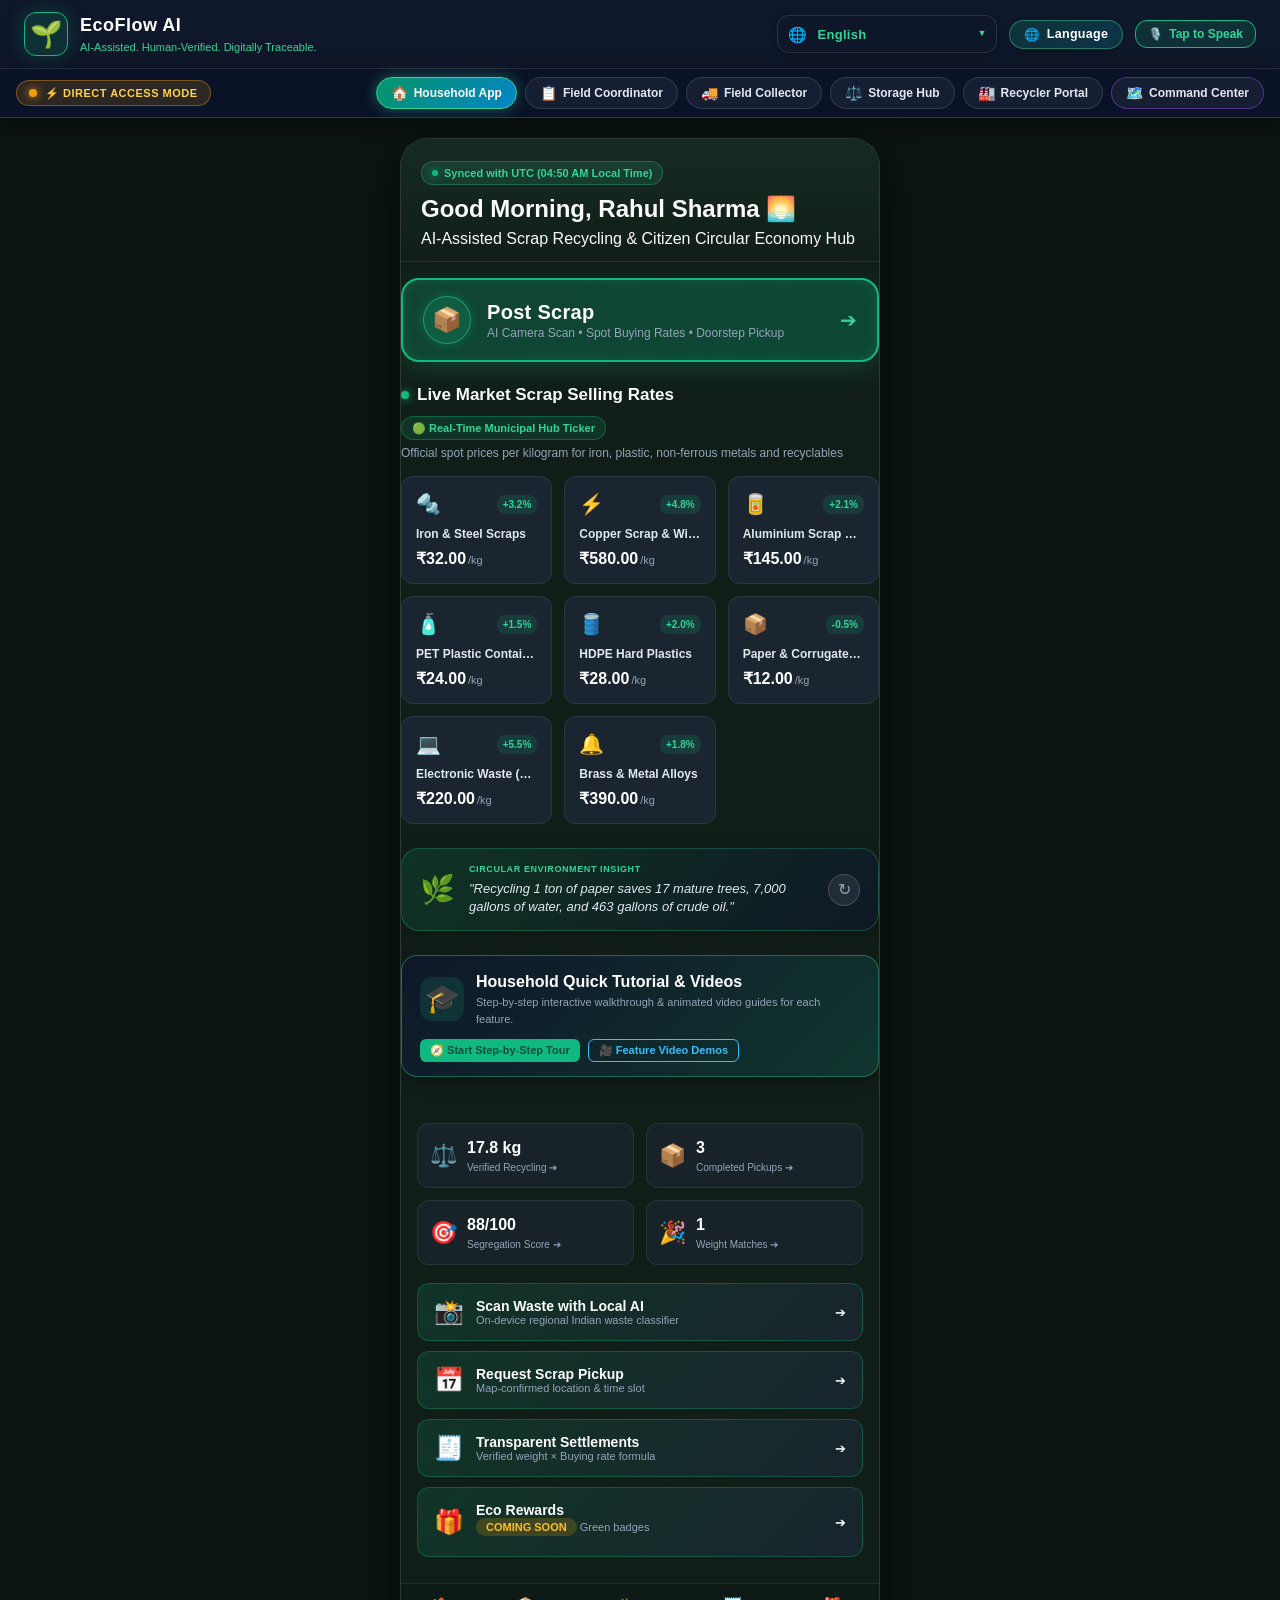
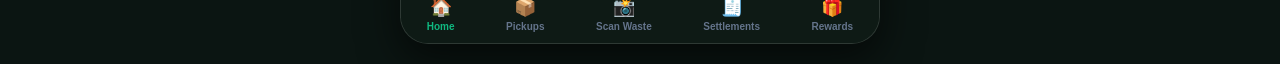
==== static/index.html @ bad87b67 "feat: update greeting schedule (Good Evening until 11:59pm, Good Morning from 12:00am) and display p" ====
<!DOCTYPE html>
<html lang="en">
<head>
  <meta charset="UTF-8" />
  <meta name="viewport" content="width=device-width, initial-scale=1.0" />
  <title>EcoFlow AI — AI-Assisted. Human-Verified. Digitally Traceable.</title>
  <meta name="description" content="AI-assisted, digitally managed recycling platform organizing the complete recyclable-waste journey from household to verified storage hub to authorized recycler." />
  <link rel="stylesheet" href="css/style.css" />
  <link rel="stylesheet" href="css/animations.css" />
</head>
<body>

  <!-- ==================================================
       SECTION 53: 26-STEP COMPLETE JUDGE TOUR BAR (Hidden per user request)
       ================================================== -->
  <aside class="tour-controller-bar" id="tour-bar" style="display: none !important;" aria-label="Demo Tour Controller">
    <div class="tour-left">
      <span class="tour-badge" id="tour-step-badge">Step 1 of 26</span>
      <div class="tour-info">
        <span class="tour-title" id="tour-step-title">Register / View Household Impact</span>
        <span class="tour-desc" id="tour-step-desc">View Household Dashboard with verified recycling impact counters.</span>
      </div>
    </div>
    <div class="tour-controls">
      <select class="tour-select" id="tour-step-select" onchange="judgeTour.goToStep(parseInt(this.value))">
        <!-- Injected via tour.js -->
      </select>
      <button class="btn btn-sm btn-outline" onclick="judgeTour.prevStep()">◀ Prev</button>
      <button class="btn btn-sm btn-primary" onclick="judgeTour.nextStep()">Next Step ▶</button>
    </div>
  </aside>

  <!-- ==================================================
       APP HEADER & ROLE PERSPECTIVE SWITCHER
       ================================================== -->
  <header class="app-header">
    <div class="brand-section">
      <div class="brand-logo-icon">🌱</div>
      <div class="brand-text">
        <h1 data-i18n="app.name">ECOFLOW AI</h1>
        <p class="brand-tagline" data-i18n="app.tagline">AI-Assisted. Human-Verified. Digitally Traceable.</p>
      </div>
    </div>

    <!-- Active Authenticated Session Badge (when logged in) -->
    <div class="active-session-badge" id="active-session-badge" style="display: none;">
      <span class="session-role-pill" id="session-role-pill">🏠 Household Portal</span>
      <span class="session-user-name" id="session-user-name">Rahul Sharma</span>
      <button type="button" class="btn-switch-portal" onclick="confirmSwitchPortal()" title="Switch Interface / Logout">
        <span data-i18n="header.switch_portal">🔒 Logout / Switch</span>
      </button>
    </div>

    <!-- Language Selector Box & AI Voice Assistant Trigger -->
    <div class="header-right">
      <div class="lang-selector-box" title="Choose Platform Language">
        <span class="lang-globe-icon" aria-hidden="true">🌐</span>
        <select id="lang-select" class="lang-dropdown-select" onchange="onLanguageSelectChange(this.value)" aria-label="Select Platform Language">
          <optgroup label="🇮🇳 Indian Regional Languages">
            <option value="en" selected>English</option>
            <option value="hi">हिन्दी (Hindi)</option>
            <option value="mr">मराठी (Marathi)</option>
            <option value="gu">ગુજરાતી (Gujarati)</option>
            <option value="mwr">मारवाड़ी (Marwari)</option>
            <option value="te">తెలుగు (Telugu)</option>
            <option value="ta">தமிழ் (Tamil)</option>
            <option value="kn">ಕನ್ನಡ (Kannada)</option>
            <option value="ml">മലയാളം (Malayalam)</option>
            <option value="pa">ਪੰਜਾਬੀ (Punjabi)</option>
            <option value="as">অসমীয়া (Assamese)</option>
            <option value="bn">বাংলা (Bengali)</option>
            <option value="or">ଓଡ଼ିଆ (Odia)</option>
            <option value="ur">اردو (Urdu)</option>
          </optgroup>
          <optgroup label="🌍 Foreign Languages">
            <option value="es">Español (Spanish)</option>
            <option value="fr">Français (French)</option>
            <option value="de">Deutsch (German)</option>
            <option value="ja">日本語 (Japanese)</option>
            <option value="ar">العربية (Arabic)</option>
          </optgroup>
        </select>
        <span class="lang-select-arrow" aria-hidden="true">▼</span>
      </div>

      <!-- Language Selection Button -->
      <button type="button" class="btn-lang-voice-detect" id="btn-lang-voice-detect" onclick="openLanguageVoiceModal()" title="Select Language">
        🌐 <span id="btn-lang-text">Language</span>
      </button>

      <button class="voice-btn-top" onclick="voiceAssistant.openVoiceModal('pickup-notes', 'pickup')" title="Multilingual Speech Recognition">
        🎙️ <span data-i18n="voice.tap_to_speak">Voice Assistant</span>
      </button>
    </div>
  </header>

  <!-- ==================================================
       BYPASS DIRECT ACCESS INTERFACE SELECTOR
       (Bypasses all login screens including Command Center)
       ================================================== -->
  <nav class="bypass-interface-nav" id="bypass-interface-nav" aria-label="Direct Interface Selector">
    <div class="bypass-nav-container">
      <div class="bypass-nav-badge">
        <span class="bypass-pulse-dot"></span>
        <span class="bypass-badge-text">⚡ Direct Access Mode</span>
      </div>
      <div class="bypass-role-buttons">
        <button type="button" class="bypass-role-btn active" data-role="household" onclick="bypassSwitchRole('household')">
          <span class="bypass-btn-icon">🏠</span> <span>Household App</span>
        </button>
        <button type="button" class="bypass-role-btn" data-role="coordinator" onclick="bypassSwitchRole('coordinator')">
          <span class="bypass-btn-icon">📋</span> <span>Field Coordinator</span>
        </button>
        <button type="button" class="bypass-role-btn" data-role="collector" onclick="bypassSwitchRole('collector')">
          <span class="bypass-btn-icon">🚚</span> <span>Field Collector</span>
        </button>
        <button type="button" class="bypass-role-btn" data-role="hub" onclick="bypassSwitchRole('hub')">
          <span class="bypass-btn-icon">⚖️</span> <span>Storage Hub</span>
        </button>
        <button type="button" class="bypass-role-btn" data-role="recycler" onclick="bypassSwitchRole('recycler')">
          <span class="bypass-btn-icon">🏭</span> <span>Recycler Portal</span>
        </button>
        <button type="button" class="bypass-role-btn btn-cmd-center" data-role="admin" onclick="bypassSwitchRole('admin')">
          <span class="bypass-btn-icon">🗺️</span> <span>Command Center</span>
        </button>
      </div>
    </div>
  </nav>

  <!-- ==================================================
       PORTAL GATEWAY & ONBOARDING AUTHENTICATION SCREEN
       (Bypassed for now per user request)
       ================================================== -->
  <section class="portal-gateway-screen" id="portal-gateway-screen" style="display: none;">
    <div class="gateway-hero">
      <span class="gateway-badge" data-i18n="gw.badge">🌱 Secure Multi-Stakeholder Node</span>
      <h2 data-i18n="gw.hero_title">Select Your Operating Interface</h2>
      <p data-i18n="gw.hero_desc">Choose your operational role and enter your credentials to authenticate and establish an encrypted session on this device.</p>
    </div>

    <!-- 6 Role Selection Cards -->
    <div class="gateway-role-grid">
      <div class="portal-role-card selected" data-role="household" onclick="selectGatewayRole('household')">
        <div class="portal-card-header">
          <span class="portal-card-icon">🏠</span>
          <span class="portal-selected-indicator">✓</span>
        </div>
        <div class="portal-card-title" data-i18n="gw.role_household_title">Household App</div>
        <div class="portal-card-desc" data-i18n="gw.role_household_desc">Citizen scrap scanner, preliminary AI assessment, pickup request & receipts.</div>
      </div>

      <div class="portal-role-card" data-role="coordinator" onclick="selectGatewayRole('coordinator')">
        <div class="portal-card-header">
          <span class="portal-card-icon">📋</span>
          <span class="portal-selected-indicator">✓</span>
        </div>
        <div class="portal-card-title" data-i18n="gw.role_coordinator_title">Field Coordinator</div>
        <div class="portal-card-desc" data-i18n="gw.role_coordinator_desc">Zonal dispatch management, collector assignment & load balancing.</div>
      </div>

      <div class="portal-role-card" data-role="collector" onclick="selectGatewayRole('collector')">
        <div class="portal-card-header">
          <span class="portal-card-icon">🚚</span>
          <span class="portal-selected-indicator">✓</span>
        </div>
        <div class="portal-card-title" data-i18n="gw.role_collector_title">Field Collector</div>
        <div class="portal-card-desc" data-i18n="gw.role_collector_desc">Mobile & offline collection, QR digital lot creation & transport.</div>
      </div>

      <div class="portal-role-card" data-role="hub" onclick="selectGatewayRole('hub')">
        <div class="portal-card-header">
          <span class="portal-card-icon">⚖️</span>
          <span class="portal-selected-indicator">✓</span>
        </div>
        <div class="portal-card-title" data-i18n="gw.role_hub_title">Storage Hub (Authority)</div>
        <div class="portal-card-desc" data-i18n="gw.role_hub_desc">Calibrated physical weighing, material quality verification & official settlements.</div>
      </div>

      <div class="portal-role-card" data-role="recycler" onclick="selectGatewayRole('recycler')">
        <div class="portal-card-header">
          <span class="portal-card-icon">🏭</span>
          <span class="portal-selected-indicator">✓</span>
        </div>
        <div class="portal-card-title" data-i18n="gw.role_recycler_title">Recycler Portal</div>
        <div class="portal-card-desc" data-i18n="gw.role_recycler_desc">B2B industrial catalog, aggregate batch bids, digital contract & gate-pass dispatch.</div>
      </div>

      <div class="portal-role-card" data-role="admin" onclick="selectGatewayRole('admin')">
        <div class="portal-card-header">
          <span class="portal-card-icon">🗺️</span>
          <span class="portal-selected-indicator">✓</span>
        </div>
        <div class="portal-card-title" data-i18n="gw.role_admin_title">Command Center</div>
        <div class="portal-card-desc" data-i18n="gw.role_admin_desc">Master executive GIS, neural models, encrypted registry & whitelist access.</div>
      </div>
    </div>

    <!-- Dynamic Credentials Form Box -->
    <div class="gateway-form-box">
      <div class="gateway-form-header">
        <span class="gateway-form-title" id="gateway-role-title">🏠 Household Citizen Portal</span>
        <span class="small text-muted" data-i18n="gw.vault_label">🔒 AES Encrypted Vault</span>
      </div>

      <!-- Sequential Text-To-Speech (TTS) Narrator Bar for Illiterate Users -->
      <div class="gateway-tts-bar" id="gateway-tts-bar">
        <div class="gateway-tts-left" style="display: flex; align-items: center; flex-wrap: wrap; gap: 8px;">
          <button type="button" class="btn-tts-toggle" id="btn-tts-toggle" onclick="toggleLoginTTS()">
            <span class="tts-icon">🔊</span>
            <span id="tts-toggle-text" data-i18n="tts.voice_guide_btn">Voice Guide: Read Out Aloud (Line by Line)</span>
          </button>
          <button type="button" class="btn-tts-speak-again" id="btn-tts-speak-again" onclick="loginTTSNarrator.replayCurrentField()" style="display: none;" title="Repeat active field instructions">
            <span id="tts-repeat-text" data-i18n="tts.repeat">🔄 Repeat</span>
          </button>
        </div>
        <div class="gateway-tts-right">
          <span class="tts-narrator-pill" id="tts-narrator-status" data-i18n="tts.status">Tap to activate automatic voice guidance for illiterate users</span>
        </div>
      </div>

      <!-- Specific Context Notices -->
      <div id="gf-admin-notice" data-i18n="gw.admin_notice" style="display: none; background: rgba(59, 130, 246, 0.15); border: 1px solid rgba(59, 130, 246, 0.35); border-radius: 8px; padding: 10px 14px; margin-bottom: 14px; font-size: 12px; color: #93C5FD;">
        🛡️ <strong>Restricted Executive Access:</strong> Only <code>dakssinghi@gmail.com</code> and authorized administrators on the whitelist have access to this portal. Phone number and address are not required.
      </div>

      <div id="gf-collector-notice" data-i18n="gw.collector_notice" style="display: none; background: rgba(16, 185, 129, 0.15); border: 1px solid rgba(16, 185, 129, 0.35); border-radius: 8px; padding: 10px 14px; margin-bottom: 14px; font-size: 12px; color: #A7F3D0;">
        🚚 <strong>Automated Identity:</strong> Upon entering your details, an individual, unique Collector ID (e.g. <code>COL-2026-XXXXX</code>) will be permanently generated for you and encrypted on the database.
      </div>

      <div class="gateway-fields-grid">
        <!-- Name -->
        <div class="gateway-field" id="gf-name-container">
          <label for="gw-name">
            <span data-i18n="gw.name_label">Full Name</span>
            <span class="field-tag field-tag-req" data-i18n="gw.mandatory">* Mandatory</span>
          </label>
          <input type="text" id="gw-name" class="form-input" placeholder="e.g. Rahul Sharma" data-i18n-placeholder="gw.name_placeholder" oninput="validateGatewayInputs()" />
        </div>

        <!-- Mobile Phone -->
        <div class="gateway-field" id="gf-phone-container">
          <label for="gw-phone">
            <span data-i18n="gw.phone_label">Mobile Number</span>
            <span class="field-tag field-tag-req" data-i18n="gw.mandatory">* Mandatory</span>
          </label>
          <input type="tel" id="gw-phone" class="form-input" placeholder="e.g. +91 98640 12345" data-i18n-placeholder="gw.phone_placeholder" oninput="validateGatewayInputs()" />
        </div>

        <!-- Email Address -->
        <div class="gateway-field" id="gf-email-container">
          <label for="gw-email">
            <span data-i18n="gw.email_label">Email Address</span>
            <span class="field-tag field-tag-req" data-i18n="gw.mandatory">* Mandatory</span>
          </label>
          <input type="email" id="gw-email" class="form-input" placeholder="e.g. user@example.com" data-i18n-placeholder="gw.email_placeholder" oninput="validateGatewayInputs()" />
        </div>

        <!-- Employee ID (Coordinator only) -->
        <div class="gateway-field" id="gf-employee-id-container" style="display: none;">
          <label for="gw-emp-id">
            <span data-i18n="gw.emp_id_label">Employee ID</span>
            <span class="field-tag field-tag-req" data-i18n="gw.mandatory">* Mandatory</span>
          </label>
          <input type="text" id="gw-emp-id" class="form-input" placeholder="e.g. EMP-2026-101" data-i18n-placeholder="gw.emp_id_placeholder" oninput="validateGatewayInputs()" />
          <small style="display: block; font-size: 10.5px; color: #94A3B8; margin-top: 4px;" data-i18n="gw.coord_id_hint">
            🛡️ <em>Strictly verified against Command Center Directory (e.g. <code>EMP-2026-101</code>, <code>EMP-2026-102</code>, <code>EMP-2026-103</code>, <code>EMP-2026-104</code>, <code>EMP-2026-904</code>)</em>
          </small>
        </div>

        <!-- Master Password (Admin only) -->
        <div class="gateway-field" id="gf-password-container" style="display: none;">
          <label for="gw-password">
            <span data-i18n="gw.password_label">Master Password</span>
            <span class="field-tag field-tag-req" data-i18n="gw.mandatory">* Mandatory</span>
          </label>
          <input type="password" id="gw-password" class="form-input" placeholder="Enter secure password" data-i18n-placeholder="gw.password_placeholder" oninput="validateGatewayInputs()" />
          <div style="text-align: right; margin-top: 4px;">
            <a href="javascript:void(0)" onclick="openForgotPasswordModal()" style="font-size: 11px; color: var(--primary-mint); text-decoration: underline;" data-i18n="gw.forgot_password">Forgot Password?</a>
          </div>
        </div>

        <!-- Physical Address -->
        <div class="gateway-field field-full" id="gf-address-container">
          <label for="gw-address">
            <span data-i18n="gw.address_label">Physical / Operating Address</span>
            <span class="field-tag field-tag-req" data-i18n="gw.mandatory">* Mandatory</span>
          </label>
          <textarea id="gw-address" class="form-input" rows="2" placeholder="e.g. House 42, Green Park Avenue, North Zone, Guwahati" data-i18n-placeholder="gw.address_placeholder" oninput="validateGatewayInputs()"></textarea>
        </div>
      </div>

      <!-- Dynamic Login Button (Reveals once all mandatory fields are filled) -->
      <div class="gateway-submit-container" id="gateway-submit-container">
        <button type="button" class="btn-gateway-submit" id="btn-gateway-submit" onclick="submitGatewayLogin()" data-i18n="gw.btn_submit">
          ✨ Authenticate & Enter Portal ▶
        </button>
        <div class="gateway-security-notice">
          <span data-i18n="gw.security_notice">🔒 Credentials encrypted & saved locally. Next time you open EcoFlow AI, you will enter directly without logging in.</span>
        </div>
      </div>
    </div>
  </section>

  <!-- ==================================================
       VIEW 1: HOUSEHOLD APPLICATION PERSPECTIVE
       Section 6: Mobile-first Household interface
       ================================================== -->
  <main class="perspective-view active" id="view-household">
    <div class="household-container">
      
      <!-- Top Household Bar with Timezone Synchronization -->
      <div class="household-app-bar">
        <div class="user-greeting-box">
          <div class="greeting-tz-tag" id="hh-timezone-sync-tag">
            <span class="tz-pulse-dot"></span>
            <span id="hh-timezone-name">Synced with Asia/Kolkata (IST • Local Time)</span>
          </div>
          <h2 id="hh-dynamic-greeting-title">Good Evening, Rahul Sharma 🌆</h2>
          <p id="hh-dynamic-greeting-sub">AI-Assisted Scrap Recycling & Citizen Circular Economy Hub</p>
        </div>
      </div>

      <!-- Post Scrap Primary Button Section -->
      <div class="post-scrap-hero-container" id="post-scrap-hero-container">
        <button type="button" class="btn-main-post-scrap" id="btn-main-post-scrap" onclick="openPostScrapScreen()">
          <div class="scrap-btn-icon-circle">📦</div>
          <div class="scrap-btn-info">
            <span class="scrap-btn-main-title">Post Scrap</span>
            <span class="scrap-btn-sub-title">AI Camera Scan • Spot Buying Rates • Doorstep Pickup</span>
          </div>
          <span class="scrap-btn-arrow">➔</span>
        </button>

        <div class="post-scrap-disabled-notice" id="post-scrap-disabled-notice" style="display: none;">
          <span class="lock-icon">🔒</span>
          <span id="post-scrap-disabled-msg"><strong>Active Scrap Pickup in Progress:</strong> Post Scrap is disabled until payment is received for active lot.</span>
        </div>
      </div>

      <!-- Real-Time 5-Step Lifecycle Progress Bar (Appears once pickup is accepted) -->
      <div class="household-live-progress-card" id="household-live-progress-card" style="display: none;">
        <div class="progress-card-top-row">
          <div class="progress-lot-badge">
            <span class="pulse-dot-green"></span>
            <span>Active Lot: <strong id="progress-lot-id-display">LOT-2026-00481</strong></span>
          </div>
          <div class="progress-radius-pill" id="progress-radius-tag">📍 Search Radius: 10 km • Locked</div>
        </div>
        
        <div class="stepper-track-5">
          <div class="stepper-step completed" id="step-node-1" data-step="1">
            <div class="step-circle">1</div>
            <div class="step-label">Pickup requested</div>
            <span class="step-time" id="step-time-1">Done ✓</span>
          </div>
          <div class="stepper-connector" id="step-conn-1"></div>

          <div class="stepper-step active" id="step-node-2" data-step="2">
            <div class="step-circle">2</div>
            <div class="step-label">Pickup Accepted</div>
            <span class="step-time" id="step-time-2">In Progress</span>
          </div>
          <div class="stepper-connector" id="step-conn-2"></div>

          <div class="stepper-step" id="step-node-3" data-step="3">
            <div class="step-circle">3</div>
            <div class="step-label">Scrap Verified</div>
            <span class="step-time" id="step-time-3">Pending</span>
          </div>
          <div class="stepper-connector" id="step-conn-3"></div>

          <div class="stepper-step" id="step-node-4" data-step="4">
            <div class="step-circle">4</div>
            <div class="step-label">Payment Confirmed</div>
            <span class="step-time" id="step-time-4">Pending</span>
          </div>
          <div class="stepper-connector" id="step-conn-4"></div>

          <div class="stepper-step" id="step-node-5" data-step="5">
            <div class="step-circle">5</div>
            <div class="step-label">Payment Received</div>
            <span class="step-time" id="step-time-5">Pending</span>
          </div>
        </div>

        <div class="progress-actions-strip">
          <div class="assigned-collector-info" id="progress-assigned-collector-info">
            🚚 Collector: <strong>Rameshwar Boro</strong> (COL-00142 • SMARTPHONE) • Locked
          </div>
          <button type="button" class="btn-advance-step-demo" id="btn-advance-step-demo" onclick="advancePickupStepDemo()">
            ⚡ Simulate Real-Time Step Advance ➔
          </button>
        </div>
      </div>

      <!-- Live Market Scrap Selling Rates Section -->
      <div class="live-market-price-section">
        <div class="section-title-row">
          <div class="live-title-group">
            <span class="live-ticker-pulse"></span>
            <h3 class="section-heading">Live Market Scrap Selling Rates</h3>
          </div>
          <span class="market-refresh-badge">🟢 Real-Time Municipal Hub Ticker</span>
        </div>
        <p class="section-subtext">Official spot prices per kilogram for iron, plastic, non-ferrous metals and recyclables</p>
        
        <div class="market-rates-grid" id="market-rates-grid">
          <!-- Populated dynamically via household_scrap.js -->
        </div>
      </div>

      <!-- Dynamic Environmental Impact Tagline -->
      <div class="environment-tagline-card" id="environment-tagline-card">
        <div class="tagline-icon">🌿</div>
        <div class="tagline-content">
          <span class="tagline-badge">CIRCULAR ENVIRONMENT INSIGHT</span>
          <p class="tagline-text" id="env-tagline-text">
            "Recycling 1 ton of plastic saves up to 5,774 kWh of electricity, 16.3 barrels of oil, and 30 cubic yards of landfill space."
          </p>
        </div>
        <button type="button" class="btn-refresh-tagline" onclick="refreshEnvironmentalTagline()" title="Refresh Environment Insight">↻</button>
      </div>

      <!-- ==================================================
           POST SCRAP DEDICATED SCREEN
           (Opens when 'Post Scrap' is clicked)
           ================================================== -->
      <section class="post-scrap-screen" id="hh-screen-post-scrap" style="display: none;">
        <!-- Top Header with Left Arrow Back Button -->
        <div class="post-scrap-top-bar">
          <button type="button" class="post-scrap-back-btn" onclick="onPostScrapBackClick()" title="Go Back">
            <span class="back-arrow-icon">←</span>
            <span>Back</span>
          </button>
          <div class="post-scrap-screen-title">
            <h2>📦 Post Recyclable Scrap</h2>
            <span class="post-scrap-badge">Step 1: Estimate & Photo Scan</span>
          </div>
          <div style="width: 70px;"></div>
        </div>

        <div class="post-scrap-body">
          <div class="post-scrap-guide-tip">
            <span class="tip-icon">ℹ️</span>
            <span>Upload or capture a clear photo of your scrap. The AI will scan for material types and estimated weights, then populate the table below.</span>
          </div>

          <!-- Two-Column Tabular Format: Material Category & Estimated Weight -->
          <div class="scrap-table-card">
            <div class="table-card-header">
              <h3>📋 Recyclable Materials & Estimated Weight</h3>
              <span class="table-auto-badge">✨ Auto-Filled by AI Photo Scan</span>
            </div>
            <div class="table-responsive">
              <table class="scrap-materials-table">
                <thead>
                  <tr>
                    <th style="width: 60%;">Material Category</th>
                    <th style="width: 40%; text-align: right;">Estimated Weight (kg)</th>
                  </tr>
                </thead>
                <tbody id="scrap-table-tbody">
                  <!-- Populated via household_scrap.js -->
                </tbody>
              </table>
            </div>
          </div>

          <!-- Photo Upload & Camera Option (1 Picture Only) -->
          <div class="scrap-photo-section-card">
            <div class="photo-card-header">
              <h3>📸 Upload a photo of the scrap</h3>
              <span class="photo-rule-badge">1 Picture Acceptable</span>
            </div>
            <p class="small text-muted">Click below to open your camera and capture your recyclable scrap pile. You will be asked to confirm if the photo is OK before AI scanning.</p>
            
            <input type="file" id="scrap-camera-input" accept="image/*" capture="environment" style="display: none;" onchange="handleScrapPhotoSelected(event)">

            <div class="photo-upload-actions-row" id="photo-upload-actions-row">
              <button type="button" class="btn btn-upload-photo" onclick="triggerScrapCamera()">
                <span class="cam-icon">📷</span>
                <span>Open Camera / Upload Scrap Photo</span>
              </button>
              <button type="button" class="btn btn-outline btn-sample-photo" onclick="simulateSampleScrapPhoto()">
                <span>⚡ Use Sample Scrap Pile Photo</span>
              </button>
            </div>

            <!-- Uploaded Photo Preview & Confirmation Container -->
            <div class="scrap-photo-preview-container" id="scrap-photo-preview-container" style="display: none;">
              <div class="photo-frame">
                <img id="scrap-photo-img" src="" alt="Captured Scrap Pile" />
                <div class="ai-scan-laser-line" id="photo-laser-scanner" style="display: none;"></div>
              </div>
              
              <div class="photo-confirm-card" id="photo-confirm-card">
                <p class="photo-confirm-question"><strong>Is this photo clear and OK?</strong></p>
                <div class="photo-confirm-btn-row">
                  <button type="button" class="btn btn-success btn-photo-ok" onclick="confirmScrapPhotoOk()">
                    ✓ Photo is OK (Scan Scrap)
                  </button>
                  <button type="button" class="btn btn-outline btn-photo-retake" onclick="retakeScrapPhoto()">
                    ↺ Retake Photo
                  </button>
                </div>
              </div>

              <!-- Scanning animation status message -->
              <div class="photo-scanning-msg" id="photo-scanning-msg" style="display: none;">
                <span class="spinner-inline"></span>
                <span>Local AI Scanning Materials & Computing Weights...</span>
              </div>
            </div>
          </div>

          <!-- AI Estimated Cost Section (Based on Live Market Price) -->
          <div class="ai-cost-estimation-card" id="ai-cost-estimation-card" style="display: none;">
            <div class="cost-header-row">
              <div>
                <h3>💡 AI Estimated Scrap Value</h3>
                <span class="cost-sub">Calculated directly from live market selling rates</span>
              </div>
              <div class="total-cost-badge">
                <span class="badge-sub">Estimated Payout</span>
                <strong class="badge-total" id="cost-grand-total">₹0.00</strong>
              </div>
            </div>
            
            <div class="cost-breakdown-table-wrapper">
              <table class="cost-breakdown-table">
                <thead>
                  <tr>
                    <th>Detected Material</th>
                    <th style="text-align: right;">Weight</th>
                    <th style="text-align: right;">Live Rate</th>
                    <th style="text-align: right;">Estimated Value</th>
                  </tr>
                </thead>
                <tbody id="cost-breakdown-tbody">
                  <!-- Populated dynamically -->
                </tbody>
              </table>
            </div>

            <div class="cost-environmental-pill">
              <span>🌿 Estimated Carbon Offset:</span>
              <strong id="cost-carbon-offset">0.0 kg CO₂ Saved</strong>
            </div>
          </div>

          <!-- Request Pickup Button -->
          <div class="post-scrap-submit-box">
            <button type="button" class="btn-request-pickup-submit" id="btn-request-pickup-submit" onclick="submitScrapPickupFlow()" disabled>
              <span class="pickup-btn-icon">🚚</span>
              <span>Request pickup</span>
              <span class="pickup-btn-sub" id="pickup-btn-sub">Confirm scrap photo to unlock pickup</span>
            </button>
          </div>
        </div>
      </section>

      <!-- Household Step-by-Step Interactive Tutorial & Feature Video Tutorials Banner -->
      <div class="tutorial-guide-banner">
        <div class="tut-banner-content">
          <div class="tut-banner-icon">🎓</div>
          <div>
            <h4 style="margin: 0; color: #FFFFFF;" data-i18n="tut.hh_banner_title">Household Quick Tutorial & Videos</h4>
            <p class="small text-muted mb-0" data-i18n="tut.hh_banner_desc">Step-by-step interactive walkthrough & animated video guides for each feature.</p>
          </div>
        </div>
        <div class="tut-banner-actions">
          <button type="button" class="btn btn-sm btn-primary" onclick="openStepTutorial('household')" data-i18n="tut.start_tour">
            🧭 Start Step-by-Step Tour
          </button>
          <button type="button" class="btn btn-sm btn-outline" style="border-color: #38BDF8; color: #38BDF8;" onclick="openVideoModal('hh_scanner')" data-i18n="tut.feature_videos">
            🎥 Feature Video Demos
          </button>
        </div>
      </div>

      <!-- TAB 1: HOME -->
      <section class="household-tab-pane active" id="hh-tab-home">
        <div class="impact-grid">
          <div class="impact-card" style="cursor: pointer;" onclick="switchHouseholdTab('settlement')" title="Click to view verified recycling settlement">
            <span class="impact-icon">⚖️</span>
            <div>
              <div class="impact-val" id="hh-stat-verified-kg">12.5 kg</div>
              <div class="impact-lbl" data-i18n="impact.verified_weight">Verified Recycling ➔</div>
            </div>
          </div>
          <div class="impact-card" style="cursor: pointer;" onclick="switchHouseholdTab('pickups')" title="Click to view pickup history">
            <span class="impact-icon">📦</span>
            <div>
              <div class="impact-val" id="hh-stat-pickups">4</div>
              <div class="impact-lbl" data-i18n="impact.pickups_count">Completed Pickups ➔</div>
            </div>
          </div>
          <div class="impact-card" style="cursor: pointer;" onclick="switchHouseholdTab('scan')" title="Click to open AI Scanner">
            <span class="impact-icon">🎯</span>
            <div>
              <div class="impact-val" id="hh-stat-segregation">88/100</div>
              <div class="impact-lbl" data-i18n="impact.segregation_score">Segregation Score ➔</div>
            </div>
          </div>
          <div class="impact-card" style="cursor: pointer;" onclick="switchHouseholdTab('settlement')" title="Click to view weight match settlements">
            <span class="impact-icon">🎉</span>
            <div>
              <div class="impact-val" id="hh-stat-matches">3</div>
              <div class="impact-lbl" data-i18n="impact.weight_matches">Weight Matches ➔</div>
            </div>
          </div>
        </div>

        <!-- Primary Action Cards -->
        <div class="home-actions-list">
          <button class="action-card-btn" onclick="switchHouseholdTab('scan')">
            <div class="action-btn-left">
              <span class="action-btn-icon">📸</span>
              <div>
                <div class="action-btn-title" data-i18n="action.scan_waste">Scan Waste with Local AI</div>
                <div class="action-btn-sub">On-device regional Indian waste classifier</div>
              </div>
            </div>
            <span>➔</span>
          </button>

          <button class="action-card-btn" onclick="openPickupModal()">
            <div class="action-btn-left">
              <span class="action-btn-icon">📅</span>
              <div>
                <div class="action-btn-title" data-i18n="action.request_pickup">Request Scrap Pickup</div>
                <div class="action-btn-sub">Map-confirmed location & time slot</div>
              </div>
            </div>
            <span>➔</span>
          </button>

          <button class="action-card-btn" onclick="switchHouseholdTab('settlement')">
            <div class="action-btn-left">
              <span class="action-btn-icon">🧾</span>
              <div>
                <div class="action-btn-title" data-i18n="action.view_settlements">Transparent Settlements</div>
                <div class="action-btn-sub">Verified weight × Buying rate formula</div>
              </div>
            </div>
            <span>➔</span>
          </button>

          <button class="action-card-btn" onclick="switchHouseholdTab('rewards')">
            <div class="action-btn-left">
              <span class="action-btn-icon">🎁</span>
              <div>
                <div class="action-btn-title">Eco Rewards</div>
                <div class="action-btn-sub"><span class="coming-soon-pill">COMING SOON</span> Green badges</div>
              </div>
            </div>
            <span>➔</span>
          </button>
        </div>
      </section>

      <!-- TAB 2: PICKUPS -->
      <section class="household-tab-pane" id="hh-tab-pickups">
        <div class="sub-interface-header">
          <button class="back-btn" onclick="switchHouseholdTab('home')">← Dashboard</button>
          <span class="sub-interface-title">📦 Your Scrap Pickups</span>
          <div style="display: flex; gap: 6px; align-items: center;">
            <button type="button" class="btn-feature-video-pill" onclick="openVideoModal('hh_pickup')">🎥 Video Demo</button>
            <button class="btn btn-sm btn-primary" onclick="openPickupModal()">+ New</button>
          </div>
        </div>
        <div id="household-pickups-list">
          <div class="queue-item-card">
            <div class="queue-item-header">
              <span class="queue-id">PR-2026-000842</span>
              <span class="status-pill status-verified">VERIFIED</span>
            </div>
            <p class="small text-muted mt-2">10 kg Copper & PCB • Paltan Bazaar, Guwahati</p>
            <div class="mt-2">
              <button class="btn btn-sm btn-outline" onclick="switchHouseholdTab('settlement'); loadSettlementDetails('LOT-2026-000184');">
                View Receipt (₹5,044) ➔
              </button>
            </div>
          </div>
          <div class="queue-item-card mt-2">
            <div class="queue-item-header">
              <span class="queue-id">PR-2026-000844</span>
              <span class="status-pill status-pending">PENDING</span>
            </div>
            <p class="small text-muted mt-2">25 kg Newspaper & Cardboard • Scheduled tomorrow</p>
          </div>
        </div>
      </section>

      <!-- TAB 3: SCAN WASTE (Section 9, 10, 11) -->
      <section class="household-tab-pane" id="hh-tab-scan">
        <div class="sub-interface-header">
          <button class="back-btn" onclick="switchHouseholdTab('home')">← Dashboard</button>
          <span class="sub-interface-title">📸 Local AI Waste Scanner</span>
          <button type="button" class="btn-feature-video-pill" onclick="openVideoModal('hh_scanner')">🎥 Video Demo</button>
        </div>
        <div class="scanner-viewport">
          <div class="laser-line"></div>
          <div class="scanner-preview-img" id="scanner-preview-img">
            <!-- Sample preview visual injected -->
          </div>
          <div class="scanner-loading-overlay" id="scanner-loading">
            <span class="pulse-dot"></span>
            <span>Local AI Analyzing Material Signatures...</span>
          </div>
        </div>

        <!-- Presets Bar for Instant Evaluation -->
        <div class="presets-selector-bar">
          <span class="presets-lbl" data-i18n="scanner.sample_presets">Select Sample Regional Scrap:</span>
          <div class="preset-buttons-row">
            <button type="button" class="scrap-preset-btn active" data-preset="COPPER_SCRAP" onclick="selectScannerPreset('COPPER_SCRAP')">
              🔌 Copper Wires
            </button>
            <button type="button" class="scrap-preset-btn" data-preset="EWASTE_PCB" onclick="selectScannerPreset('EWASTE_PCB')">
              💻 Circuit Boards
            </button>
            <button type="button" class="scrap-preset-btn" data-preset="NEWSPAPER" onclick="selectScannerPreset('NEWSPAPER')">
              📰 Newspapers
            </button>
            <button type="button" class="scrap-preset-btn" data-preset="PET_BOTTLE" onclick="selectScannerPreset('PET_BOTTLE')">
              🧴 PET Bottles
            </button>
            <button type="button" class="scrap-preset-btn" data-preset="ALUMINIUM_SCRAP" onclick="selectScannerPreset('ALUMINIUM_SCRAP')">
              🥫 Aluminium
            </button>
          </div>
        </div>

        <div class="scanner-upload-actions">
          <label class="btn btn-sm btn-outline btn-block" style="cursor: pointer;">
            📁 Upload Custom Photo
            <input type="file" accept="image/*" style="display: none;" onchange="handleCustomWasteUpload(event)" />
          </label>
        </div>

        <!-- Local AI Structured Assessment Card -->
        <div class="assessment-card" id="scanner-assessment-card">
          <!-- Injected via app.js -->
        </div>

        <div class="mt-2 mb-2">
          <button class="btn btn-primary btn-block" onclick="openPickupModal()">
            📅 Request Pickup for this Scrap ➔
          </button>
        </div>
      </section>

      <!-- TAB 4: SETTLEMENTS & DIGITAL RECEIPT (Section 28, 29, 32) -->
      <section class="household-tab-pane" id="hh-tab-settlement">
        <div class="sub-interface-header">
          <button class="back-btn" onclick="switchHouseholdTab('home')">← Dashboard</button>
          <span class="sub-interface-title">🧾 Transparent Settlement</span>
          <button type="button" class="btn-feature-video-pill" onclick="openVideoModal('hh_settlement')">🎥 Video Demo</button>
        </div>
        <div id="settlement-receipt-view">
          <!-- Injected via settlement.js -->
        </div>
      </section>

      <!-- TAB 5: REWARDS (Section 38: COMING SOON) -->
      <section class="household-tab-pane" id="hh-tab-rewards">
        <div class="sub-interface-header">
          <button class="back-btn" onclick="switchHouseholdTab('home')">← Dashboard</button>
          <span class="sub-interface-title">🎁 Eco Citizen Rewards</span>
          <button type="button" class="btn-feature-video-pill" onclick="openVideoModal('hh_rewards')">🎥 Video Demo</button>
        </div>
        <div class="rewards-header-banner">
          <span class="coming-soon-pill" data-i18n="rewards.coming_soon">COMING SOON</span>
          <h3>EcoFlow Citizen Rewards</h3>
          <p class="small text-muted" data-i18n="rewards.locked_msg">Rewards program launching soon across municipal zones.</p>
        </div>

        <div class="locked-reward-card">
          <div class="reward-lock-badge">🔒 Locked</div>
          <span class="reward-icon">🌱</span>
          <div>
            <div class="reward-title">GREEN STARTER</div>
            <div class="reward-desc">Recycle your first 5 kg of verified waste</div>
          </div>
        </div>

        <div class="locked-reward-card">
          <div class="reward-lock-badge">🔒 Locked</div>
          <span class="reward-icon">♻️</span>
          <div>
            <div class="reward-title">ECO REGULAR</div>
            <div class="reward-desc">Complete 10 verified household pickups</div>
          </div>
        </div>

        <div class="locked-reward-card">
          <div class="reward-lock-badge">🔒 Locked</div>
          <span class="reward-icon">🏆</span>
          <div>
            <div class="reward-title">WASTE WARRIOR</div>
            <div class="reward-desc">Reach 50 kg verified recycling milestone</div>
          </div>
        </div>
      </section>

      <!-- Mobile Bottom Navigation -->
      <nav class="household-bottom-nav" aria-label="Household Bottom Navigation">
        <button class="bottom-nav-item active" data-tab="home" onclick="switchHouseholdTab('home')">
          <span class="nav-icon">🏠</span>
          <span data-i18n="nav.home">Home</span>
        </button>
        <button class="bottom-nav-item" data-tab="pickups" onclick="switchHouseholdTab('pickups')">
          <span class="nav-icon">📦</span>
          <span data-i18n="nav.pickups">Pickups</span>
        </button>
        <button class="bottom-nav-item" data-tab="scan" onclick="switchHouseholdTab('scan')">
          <span class="nav-icon">📸</span>
          <span data-i18n="nav.scan">Scan</span>
        </button>
        <button class="bottom-nav-item" data-tab="settlement" onclick="switchHouseholdTab('settlement')">
          <span class="nav-icon">🧾</span>
          <span>Settlements</span>
        </button>
        <button class="bottom-nav-item" data-tab="rewards" onclick="switchHouseholdTab('rewards')">
          <span class="nav-icon">🎁</span>
          <span data-i18n="nav.rewards">Rewards</span>
        </button>
      </nav>

    </div>
  </main>

  <!-- ==================================================
       VIEW 2: FIELD OPERATIONS / COORDINATOR DASHBOARD
       Sections 17, 18, 19, 20
       ================================================== -->
  <main class="perspective-view" id="view-coordinator">
    <div class="page-header mb-2">
      <h2 data-i18n="coord.header_title">📋 Field Operations & Coordinator Dashboard</h2>
      <p class="text-muted" data-i18n="coord.header_desc">Manage collector assignments across Zone A, B, C, D with 3 collector communication modes.</p>
    </div>

    <div class="coordinator-metrics-row mb-2">
      <div class="impact-grid" style="grid-template-columns: repeat(4, 1fr);">
        <div class="impact-card" style="cursor: pointer;" onclick="switchCoordinatorTab('queue')">
          <span class="impact-icon">⏳</span>
          <div>
            <div class="impact-val">1</div>
            <div class="impact-lbl" data-i18n="coord.pending_requests">Pending Requests ➔</div>
          </div>
        </div>
        <div class="impact-card" style="cursor: pointer;" onclick="switchCoordinatorTab('fleet')">
          <span class="impact-icon">🚚</span>
          <div>
            <div class="impact-val">3</div>
            <div class="impact-lbl" data-i18n="coord.collectors_available">Collectors Available ➔</div>
          </div>
        </div>
        <div class="impact-card" style="cursor: pointer;" onclick="switchPerspective('collector')">
          <span class="impact-icon">📱</span>
          <div>
            <div class="impact-val">Mode 1/2/3</div>
            <div class="impact-lbl" data-i18n="coord.comm_modes">Smart / SMS / Physical ➔</div>
          </div>
        </div>
        <div class="impact-card" style="cursor: pointer;" onclick="switchCoordinatorTab('zones')">
          <span class="impact-icon">⏱️</span>
          <div>
            <div class="impact-val">15 min</div>
            <div class="impact-lbl" data-i18n="coord.timeout_policy">Zone Timeout Policy ➔</div>
          </div>
        </div>
      </div>
    </div>

    <!-- Coordinator Subnav Tabs -->
    <nav class="portal-subnav-bar">
      <button class="portal-subnav-btn active" data-coordtab="queue" onclick="switchCoordinatorTab('queue')" data-i18n="coord.tab_queue">📋 Operational Queue</button>
      <button class="portal-subnav-btn" data-coordtab="fleet" onclick="switchCoordinatorTab('fleet')" data-i18n="coord.tab_fleet">🚚 Collector Fleet & Workloads</button>
      <button class="portal-subnav-btn" data-coordtab="zones" onclick="switchCoordinatorTab('zones')" data-i18n="coord.tab_zones">📍 Municipal Service Zones</button>
      <button class="portal-subnav-btn" data-coordtab="proximity_sms" onclick="switchCoordinatorTab('proximity_sms')" data-i18n="coord.tab_sms">📡 10km Proximity SMS (No Smartphone)</button>
    </nav>

    <!-- Pane 1: Operational Queue -->
    <div class="portal-subpane active" id="coord-pane-queue">
      <div class="hub-card">
        <div style="display: flex; justify-content: space-between; align-items: center; margin-bottom: 12px;">
          <h3>Operational Pickup Queue</h3>
          <span class="status-pill status-pending">Auto-Dispatch Active</span>
        </div>
        <div id="coordinator-pending-list">
          <!-- Injected via app.js -->
        </div>
      </div>
    </div>

    <!-- Pane 2: Collector Fleet & Workloads -->
    <div class="portal-subpane" id="coord-pane-fleet">
      <div class="hub-card mb-2">
        <div style="display: flex; justify-content: space-between; align-items: center; margin-bottom: 14px; flex-wrap: wrap; gap: 10px;">
          <div>
            <h3 style="margin-bottom: 2px;">🚚 Field Collector Fleet & Workloads</h3>
            <p class="small text-muted mb-0">Direct Coordinator Authority: Manage active collector fleet and onboard new collectors directly in this terminal.</p>
          </div>
          <div style="display: flex; gap: 8px;">
            <button type="button" class="btn btn-outline" style="border-color: #34D399; color: #34D399; font-weight: 700;" onclick="openCoordinatorAddCollectorModal('no_phone')">
              📴 Add Phone-less Collector (COL-NP)
            </button>
            <button type="button" class="btn btn-primary" style="font-weight: 700;" onclick="openCoordinatorAddCollectorModal('smartphone')">
              ➕ Add New Collector
            </button>
          </div>
        </div>

        <!-- Dynamic Collector Fleet Grid -->
        <div class="inspector-grid" id="coordinator-fleet-list" style="grid-template-columns: repeat(3, 1fr); gap: 16px;">
          <!-- Injected dynamically via loadCoordinatorFleet() -->
        </div>
      </div>
    </div>

    <!-- Pane 3: Municipal Service Zones -->
    <div class="portal-subpane" id="coord-pane-zones">
      <div class="hub-card">
        <h3 class="mb-2">Kamrup Metro Operational Municipal Zones</h3>
        <div class="inspector-grid" style="grid-template-columns: repeat(2, 1fr); gap: 16px;">
          <div class="inspector-card">
            <h4>Zone A: North Kamrup Metro</h4>
            <p class="small text-muted mb-1">Coordinator: <strong>Vikram Goswami</strong></p>
            <p class="small text-muted mb-2">Coverage: Jalukbari, Maligaon, Pandu • Hub: HUB-002</p>
            <button class="btn btn-sm btn-outline" onclick="switchPerspective('admin'); switchAdminTab('map');">View Zone A on GIS Map ➔</button>
          </div>

          <div class="inspector-card">
            <h4>Zone B: Central Panbazar & Paltan Bazaar</h4>
            <p class="small text-muted mb-1">Coordinator: <strong>Priyanka Baruah</strong></p>
            <p class="small text-muted mb-2">Coverage: Paltan Bazaar, Panbazar, Fancy Bazaar • Hub: HUB-001</p>
            <button class="btn btn-sm btn-outline" onclick="switchPerspective('admin'); switchAdminTab('map');">View Zone B on GIS Map ➔</button>
          </div>

          <div class="inspector-card">
            <h4>Zone C: South Dispur Capital Complex</h4>
            <p class="small text-muted mb-1">Coordinator: <strong>Ramen Das</strong></p>
            <p class="small text-muted mb-2">Coverage: Secretariat, Ganeshguri, Beltola • Hub: HUB-001</p>
            <button class="btn btn-sm btn-outline" onclick="switchPerspective('admin'); switchAdminTab('map');">View Zone C on GIS Map ➔</button>
          </div>

          <div class="inspector-card">
            <h4>Zone D: East Narangi Industrial Belt</h4>
            <p class="small text-muted mb-1">Coordinator: <strong>Ananya Sharma</strong></p>
            <p class="small text-muted mb-2">Coverage: Narangi, Noonmati, Amingaon • Hub: HUB-002</p>
            <button class="btn btn-sm btn-outline" onclick="switchPerspective('admin'); switchAdminTab('map');">View Zone D on GIS Map ➔</button>
          </div>
        </div>
      </div>
    </div>

    <!-- Pane 4: 10km Radius Proximity SMS Invitations (No Smartphone) -->
    <div class="portal-subpane" id="coord-pane-proximity_sms">
      <div class="hub-card mb-2">
        <div style="display: flex; justify-content: space-between; align-items: center; margin-bottom: 10px;">
          <div>
            <h3>📡 10km Radius Proximity SMS Broadcast</h3>
            <p class="small text-muted">Field Coordinator permission to broadcast interactive SMS popups to nearby kabadiwalas operating basic feature phones (2G/GSM without smartphone).</p>
          </div>
          <span class="badge-green" style="font-size: 11px;">10 KM GEOFENCE RADAR ACTIVE</span>
        </div>

        <!-- Geofence Radar Info Banner -->
        <div style="background: rgba(16, 185, 129, 0.1); border: 1px solid rgba(16, 185, 129, 0.3); border-radius: 8px; padding: 12px 14px; margin-bottom: 16px; display: flex; align-items: center; gap: 12px;">
          <span style="font-size: 24px;">🌐</span>
          <div style="font-size: 12px; color: #D1FAE5; line-height: 1.4;">
            <strong>Interactive 2-Choice SMS Gateway:</strong> Candidates receive an instant flash SMS with options <code>1</code> (Accept) and <code>2</code> (Decline). Upon replying <code>1</code>, their unique <code>COL-NS-</code> ID is issued and registered to the database.
            <br/><span style="color: #FCD34D;">🔒 <strong>Privacy Assurance:</strong> Upon registration completion, candidate data is 100% erased from coordinator local storage and never readable by coordinators.</span>
          </div>
        </div>

        <!-- Nearby Candidate Kabadiwalas within 10km -->
        <h4 class="mb-2" style="font-size: 13px; color: #FFFFFF;">Detected Unregistered Informal Aggregators in 10 km Radius:</h4>
        <div class="inspector-grid" style="grid-template-columns: repeat(3, 1fr); gap: 14px; margin-bottom: 20px;" id="proximity-candidates-grid">
          <!-- Candidate 1 -->
          <div class="inspector-card" id="card-cand-shankar">
            <div style="display: flex; justify-content: space-between; align-items: center; margin-bottom: 4px;">
              <strong>Shankar Mandal</strong>
              <span class="status-pill status-pending" style="font-size: 9px;">3.2 KM AWAY</span>
            </div>
            <p class="small text-muted mb-1">Device: <strong>Nokia 105 (Basic 2G)</strong></p>
            <p class="small text-muted mb-1">Phone: <code>+91 98640 55123</code></p>
            <p class="small text-muted mb-2">Location: <strong>Panbazar Ward 4 Scrap Shed</strong></p>
            <button class="btn btn-sm btn-primary btn-block" onclick="triggerProximitySMS('Shankar Mandal', '+91 98640 55123', 'Panbazar Ward 4 Scrap Shed', '3.2 km', 'card-cand-shankar')">
              📲 Send 2-Choice SMS Popup
            </button>
          </div>

          <!-- Candidate 2 -->
          <div class="inspector-card" id="card-cand-mofidul">
            <div style="display: flex; justify-content: space-between; align-items: center; margin-bottom: 4px;">
              <strong>Mofidul Islam</strong>
              <span class="status-pill status-pending" style="font-size: 9px;">5.8 KM AWAY</span>
            </div>
            <p class="small text-muted mb-1">Device: <strong>Samsung Guru 1200</strong></p>
            <p class="small text-muted mb-1">Phone: <code>+91 98640 77412</code></p>
            <p class="small text-muted mb-2">Location: <strong>Fancy Bazaar Scrap Yard</strong></p>
            <button class="btn btn-sm btn-primary btn-block" onclick="triggerProximitySMS('Mofidul Islam', '+91 98640 77412', 'Fancy Bazaar Scrap Yard', '5.8 km', 'card-cand-mofidul')">
              📲 Send 2-Choice SMS Popup
            </button>
          </div>

          <!-- Candidate 3 -->
          <div class="inspector-card" id="card-cand-suraj">
            <div style="display: flex; justify-content: space-between; align-items: center; margin-bottom: 4px;">
              <strong>Suraj Prasad</strong>
              <span class="status-pill status-pending" style="font-size: 9px;">7.4 KM AWAY</span>
            </div>
            <p class="small text-muted mb-1">Device: <strong>Itel Magic 2 (Feature Phone)</strong></p>
            <p class="small text-muted mb-1">Phone: <code>+91 98640 88963</code></p>
            <p class="small text-muted mb-2">Location: <strong>Maligaon Railway Depot</strong></p>
            <button class="btn btn-sm btn-primary btn-block" onclick="triggerProximitySMS('Suraj Prasad', '+91 98640 88963', 'Maligaon Railway Depot', '7.4 km', 'card-cand-suraj')">
              📲 Send 2-Choice SMS Popup
            </button>
          </div>
        </div>

        <!-- Custom Direct Number Proximity Dispatch -->
        <div style="background: rgba(0, 0, 0, 0.3); border: 1px solid var(--border-glass); border-radius: 8px; padding: 14px;">
          <h4 class="mb-2" style="font-size: 13px;">📡 Custom 10km Radius Kabadiwala SMS Dispatch</h4>
          <div style="display: grid; grid-template-columns: 1fr 1fr 1fr auto; gap: 10px; align-items: end;">
            <div class="form-group mb-0">
              <label>Kabadiwala Mobile Number:</label>
              <input type="tel" id="custom-sms-phone" class="form-input" placeholder="+91 98640 XXXXX" value="+91 98640 99887" />
            </div>
            <div class="form-group mb-0">
              <label>Candidate Name (Optional):</label>
              <input type="text" id="custom-sms-name" class="form-input" placeholder="e.g. Kishore Boro" value="Kishore Boro" />
            </div>
            <div class="form-group mb-0">
              <label>Location / Proximity Radius:</label>
              <input type="text" id="custom-sms-location" class="form-input" value="Kamrup Metro (within 10km)" readonly style="background: rgba(255,255,255,0.05);" />
            </div>
            <div>
              <button type="button" class="btn btn-primary" onclick="triggerCustomProximitySMS()">
                🚀 Dispatch SMS Popup
              </button>
            </div>
          </div>
        </div>

        <!-- Coordinator Privacy Audit Banner -->
        <div class="privacy-sealed-banner" id="coord-privacy-banner" style="display: none;">
          <span class="privacy-sealed-icon">🔒</span>
          <div>
            <strong style="color: #34D399; font-size: 13px;">Zero-Knowledge Privacy Guaranteed:</strong>
            <p class="small text-muted mb-0">Candidate registration complete. All local candidate entries have been completely cleared and purged from your device storage. The new collector is operating anonymously under tokenized ID with database-level AES-256 encryption.</p>
          </div>
        </div>
      </div>
    </div>
  </main>

  <!-- ==================================================
       VIEW 3: FIELD COLLECTOR APPLICATION (Section 21, 22)
       ================================================== -->
  <main class="perspective-view" id="view-collector">
    <div class="page-header mb-2">
      <h2 data-i18n="col.header_title">🚚 Field Collector Multi-Mode Operations</h2>
      <p class="text-muted" data-i18n="col.header_desc">Inclusive workflows supporting Smartphone App (Mode 1), Two-Way SMS (Mode 2), and Coordinator Physical Logs (Mode 3).</p>
    </div>

    <!-- Field Collector Step-by-Step Interactive Tutorial & Feature Video Demos Banner -->
    <div class="tutorial-guide-banner">
      <div class="tut-banner-content">
        <div class="tut-banner-icon">🚚</div>
        <div>
          <h4 style="margin: 0; color: #FFFFFF;" data-i18n="tut.col_banner_title">Field Collector Operational Training</h4>
          <p class="small text-muted mb-0" data-i18n="tut.col_banner_desc">Guided tour and short feature video tutorials on Mode 1, Mode 2 SMS, and Lot Sealing.</p>
        </div>
      </div>
      <div class="tut-banner-actions">
        <button type="button" class="btn btn-sm btn-primary" onclick="openStepTutorial('collector')" data-i18n="tut.col_start_tour">
          🧭 Start Collector Tour
        </button>
        <button type="button" class="btn btn-sm btn-outline" style="border-color: #38BDF8; color: #38BDF8;" onclick="openVideoModal('col_modes')" data-i18n="tut.col_feature_videos">
          🎥 Collector Video Demos
        </button>
      </div>
    </div>

    <!-- Collector Mode Tabs -->
    <nav class="portal-subnav-bar">
      <button class="portal-subnav-btn active" data-mode="mode1" onclick="switchCollectorMode('mode1')" data-i18n="col.tab_mode1">📱 Mode 1: Smartphone App</button>
      <button class="portal-subnav-btn" data-mode="mode2" onclick="switchCollectorMode('mode2')" data-i18n="col.tab_mode2">💬 Mode 2: SMS Dispatch Terminal (Basic Phone)</button>
      <button class="portal-subnav-btn" data-mode="mode3" onclick="switchCollectorMode('mode3')" data-i18n="col.tab_mode3">📝 Mode 3: Physical Dispatch Sheet</button>
    </nav>

    <!-- Pane 1: Mode 1 Smartphone App -->
    <div class="portal-subpane active" id="collector-pane-mode1">
      <div class="household-container">
        <div class="household-app-bar">
          <div class="user-greeting">
            <h2>Rameshwar Boro (COL-00142)</h2>
            <p>Assigned Storage Hub: HUB-001 • Zone B</p>
          </div>
          <div class="mt-2">
            <button id="collector-connectivity-pill" class="connectivity-pill connectivity-online" onclick="toggleCollectorConnectivity()">
              ONLINE
            </button>
          </div>
        </div>

        <div style="padding: 16px;">
          <div class="hub-authority-banner" style="display: flex; justify-content: space-between; align-items: center;">
            <div>
              <strong>Active Collection Assignment</strong>
              <p class="small mt-1 mb-0">Pickup ID: PR-2026-000844 • 25 kg Newspaper & Cardboard</p>
            </div>
            <button type="button" class="btn-feature-video-pill" onclick="openVideoModal('col_assignment')">🎥 Video Demo</button>
          </div>

          <div class="assessment-card mb-2 text-center">
            <div style="display: flex; justify-content: space-between; align-items: center; margin-bottom: 4px;">
              <h4 style="margin: 0;">Digital Waste Lot QR</h4>
              <button type="button" class="btn-feature-video-pill" onclick="openVideoModal('col_seallot')">🎥 Video Demo</button>
            </div>
            <p class="small text-muted mb-2">Lot: <strong id="collector-lot-id-badge">LOT-2026-000184</strong></p>
            <div style="display: flex; justify-content: center; margin: 10px 0;">
              <canvas id="collector-active-qr" width="150" height="150" style="border: 1px solid var(--border-glass); border-radius: 8px;"></canvas>
            </div>
            <p class="small text-muted">Bound to Household, Collector ID, and Pickup ID.</p>
          </div>

          <button class="btn btn-primary btn-block mb-2" onclick="createDigitalLotFromCollector()">
            📦 Seal & Generate Waste Lot QR
          </button>

          <button class="btn btn-outline btn-block" onclick="switchPerspective('hub')">
            ⚖️ Transfer Lot to Storage Hub Station ➔
          </button>

          <!-- Grassroots Peer Onboarding (No Physical Phone) -->
          <div class="hub-card mt-2" style="background: rgba(16, 185, 129, 0.08); border: 1px dashed var(--primary-leaf); padding: 14px; border-radius: 8px;">
            <div style="display: flex; justify-content: space-between; align-items: center; margin-bottom: 6px;">
              <span style="font-weight: 700; color: #34D399; font-size: 13px;">📴 Grassroots Peer Registration</span>
              <div style="display: flex; gap: 6px; align-items: center;">
                <button type="button" class="btn-feature-video-pill" onclick="openVideoModal('col_grassroots')">🎥 Video Demo</button>
                <span class="badge-green" style="font-size: 10px;">COLLECTOR PERMISSION</span>
              </div>
            </div>
            <p class="small text-muted mb-2">Empower informal waste-pickers without phones. Register them to generate an official <strong>COL-NP-</strong> Collector ID with physical lot token.</p>
            <button type="button" class="btn btn-outline btn-block" style="border-color: var(--primary-leaf); color: #34D399; font-weight: 700;" onclick="openPhonelessCollectorModal()">
              ➕ Register Collector (No Physical Phone)
            </button>
          </div>
        </div>
      </div>
    </div>

    <!-- Pane 2: Mode 2 SMS Dispatch Simulator -->
    <div class="portal-subpane" id="collector-pane-mode2">
      <div class="sms-terminal-container">
        <div class="household-app-bar" style="border-radius: 20px 20px 0 0;">
          <div style="display: flex; justify-content: space-between; align-items: center;">
            <div>
              <h3>💬 SMS Gateway Simulator</h3>
              <p class="small text-muted">Collector: Abdul Karim (COL-00156) • Nokia 105</p>
            </div>
            <span class="badge-green">2G GSM ACTIVE</span>
          </div>
        </div>

        <div class="sms-messages-box" id="collector-sms-messages">
          <div class="sms-bubble sms-bubble-in">
            <strong>+91 80000 32635 (EcoFlow):</strong><br />
            [NEW DISPATCH] Pickup PR-2026-000844 assigned at House 8, Zoo Road. Est: 25kg Newspaper. Reply 'COL ACCEPT PR-2026-000844' to confirm.
          </div>
          <div class="sms-bubble sms-bubble-out">
            <strong>COL-00156:</strong><br />
            COL ACCEPT PR-2026-000844
          </div>
          <div class="sms-bubble sms-bubble-in">
            <strong>+91 80000 32635 (EcoFlow):</strong><br />
            ✅ Assignment confirmed! Digital lot token LOT-2026-000186 reserved. After weighing, reply 'COL SEAL [WEIGHT]'.
          </div>
        </div>

        <!-- Quick Action Commands -->
        <div class="sms-quick-btns">
          <span class="small text-muted" style="width: 100%; margin-bottom: 2px;">Quick Simulator Commands:</span>
          <button class="sms-quick-btn" onclick="sendCollectorSMS('COL ACCEPT PR-2026-000844')">COL ACCEPT</button>
          <button class="sms-quick-btn" onclick="sendCollectorSMS('COL SEAL 25KG')">COL SEAL 25KG</button>
          <button class="sms-quick-btn" onclick="sendCollectorSMS('COL STATUS')">COL STATUS</button>
          <button class="sms-quick-btn" onclick="sendCollectorSMS('COL HELP')">COL HELP</button>
        </div>

        <div class="sms-input-row">
          <input type="text" id="collector-sms-input" class="form-input" placeholder="Type SMS command (e.g. COL STATUS)..." onkeydown="if(event.key==='Enter') sendCollectorSMS()" />
          <button class="btn btn-sm btn-primary" onclick="sendCollectorSMS()">Send ➔</button>
        </div>
      </div>
    </div>

    <!-- Pane 3: Mode 3 Physical Dispatch Log Sheet -->
    <div class="portal-subpane" id="collector-pane-mode3">
      <div class="hub-card" style="max-width: 800px; margin: 0 auto; background: #13221C;">
        <div style="display: flex; justify-content: space-between; align-items: center; border-bottom: 1px solid var(--border-glass); padding-bottom: 12px; margin-bottom: 16px;">
          <div>
            <h3>📝 Mode 3: Coordinator Physical Dispatch Log Sheet</h3>
            <p class="small text-muted">For non-phone field collectors (Dhaniram Deka • COL-00173)</p>
          </div>
          <button class="btn btn-sm btn-outline" onclick="window.print()">🖨️ Print Log Sheet</button>
        </div>

        <div class="receipt-details-grid mb-2">
          <div><span class="lbl">Municipal Zone:</span> <strong>Zone B - Panbazar</strong></div>
          <div><span class="lbl">Dispatch Date:</span> <strong>27 Sep 2026</strong></div>
          <div><span class="lbl">Assigned Storage Hub:</span> <strong>HUB-001 (Central Sorting Hub)</strong></div>
          <div><span class="lbl">Supervising Coordinator:</span> <strong>Priyanka Baruah (COORD-02)</strong></div>
        </div>

        <table class="data-table mb-2">
          <thead>
            <tr>
              <th>Voucher #</th>
              <th>Pickup Address</th>
              <th>Material</th>
              <th>Est. Wt</th>
              <th>Physical Lot Stamp</th>
              <th>Collector Sign</th>
            </tr>
          </thead>
          <tbody>
            <tr>
              <td><strong>#VCH-0842</strong></td>
              <td>House 14, Peace Enclave</td>
              <td>Copper Wires & PCB</td>
              <td>10.0 kg</td>
              <td><span class="badge-green">#LOT-2026-000184</span></td>
              <td><em>D. Deka (Verified)</em></td>
            </tr>
            <tr>
              <td><strong>#VCH-0844</strong></td>
              <td>House 8, Zoo Road</td>
              <td>Newspapers</td>
              <td>25.0 kg</td>
              <td><span class="status-pill status-pending">#LOT-2026-000186</span></td>
              <td><em>Pending Weighment</em></td>
            </tr>
          </tbody>
        </table>

        <div class="hub-authority-banner">
          <strong>Coordinator Audit Stamping:</strong> All Mode 3 physical dispatch vouchers are digitally entered into the EcoFlow database by Field Coordinators upon daily lot hand-off at HUB-001.
        </div>
      </div>
    </div>
  </main>

  <!-- ==================================================
       VIEW 4: STORAGE HUB VERIFICATION STATION
       Section 23, 24, 25, 26, 27 (THE FINAL AUTHORITY!)
       ================================================== -->
  <main class="perspective-view" id="view-hub">
    <div class="page-header mb-2">
      <h2 data-i18n="hub.header_title">⚖️ Storage Hub Verification Station</h2>
      <p class="text-muted" data-i18n="hub.header_desc">The Storage Hub is the FINAL AUTHORITY for material classification, physical weight, and quality grading.</p>
    </div>

    <!-- Hub Subnav Tabs -->
    <nav class="portal-subnav-bar">
      <button class="portal-subnav-btn active" data-hubtab="scale" onclick="switchHubTab('scale')" data-i18n="hub.tab_scale">⚖️ Digital Scale Verification Station</button>
      <button class="portal-subnav-btn" data-hubtab="incoming" onclick="switchHubTab('incoming')" data-i18n="hub.tab_incoming">📦 Incoming Lots Queue</button>
      <button class="portal-subnav-btn" data-hubtab="inventory" onclick="switchHubTab('inventory')" data-i18n="hub.tab_inventory">🏭 Hub Aggregated Inventory</button>
    </nav>

    <!-- Pane 1: Scale Verification Station -->
    <div class="portal-subpane active" id="hub-pane-scale">
      <div class="hub-verification-grid">
        
        <!-- Left: Lot Physical Inspection Station -->
        <div class="hub-card">
          <div class="hub-authority-banner">
            <strong>CORE PRINCIPLE:</strong> AI assists. Employees collect. Storage hubs verify. EcoFlow AI records, calculates and traces. <em>AI never independently determines final settlement.</em>
          </div>

          <div class="form-group">
            <label>Select Incoming Lot to Inspect & Weigh:</label>
            <select id="hub-lot-selector" class="form-input" onchange="onHubLotSelected(this.value)">
              <!-- Injected via app.js -->
            </select>
          </div>

          <div class="receipt-details-grid mb-2">
            <div><span class="lbl">AI Preliminary Assessment:</span> <strong id="hub-ai-assessment-display">Copper Scrap (91% conf)</strong></div>
            <div><span class="lbl">User Estimated Weight:</span> <strong id="hub-user-est-weight-display">10.0 kg</strong></div>
          </div>

          <div style="display: flex; justify-content: space-between; align-items: center; margin-bottom: 8px;">
            <h4>Physical Segregation & Digital Scale Station</h4>
            <button type="button" class="btn btn-sm btn-outline" onclick="addHubMaterialRow()">
              ➕ Add Material Row
            </button>
          </div>

          <table class="data-table mb-2" id="hub-materials-table">
            <thead>
              <tr>
                <th>Material</th>
                <th>Quality Grade</th>
                <th>Scale Weight (kg)</th>
                <th>Rate (₹/kg)</th>
                <th class="text-right">Subtotal</th>
                <th></th>
              </tr>
            </thead>
            <tbody id="hub-materials-tbody">
              <!-- Dynamically populated and interactive -->
            </tbody>
            <tfoot>
              <tr>
                <th colspan="2">Total Physical Verified Weight:</th>
                <th id="hub-total-verified-weight" style="color: var(--primary-mint); font-size: 15px;">10.0 kg</th>
                <th>Total Amount:</th>
                <th class="text-right" id="hub-total-verified-amount" style="color: var(--primary-mint); font-size: 15px;">₹5,044.00</th>
                <th></th>
              </tr>
            </tfoot>
          </table>

          <!-- Live Weight Match Tolerance Meter -->
          <div class="tolerance-meter-box mb-2" style="background: rgba(15, 23, 42, 0.7); border: 1px solid var(--border-glass); border-radius: var(--radius-sm); padding: 12px;">
            <div style="display: flex; justify-content: space-between; align-items: center; margin-bottom: 6px;">
              <span class="small text-muted"><strong>Weight Match Tolerance Evaluation (±5%):</strong></span>
              <span id="hub-live-match-badge" class="status-pill status-verified">MATCH STATUS READY</span>
            </div>
            <div style="display: flex; justify-content: space-between; font-size: 12px; margin-bottom: 4px;">
              <span>Household Declared: <strong id="hub-meter-est">10.0 kg</strong></span>
              <span>Current Scale: <strong id="hub-meter-ver">10.0 kg</strong></span>
              <span>Variance: <strong id="hub-meter-diff">0.0 kg (0.0%)</strong></span>
            </div>
            <div style="height: 6px; background: rgba(255,255,255,0.1); border-radius: 3px; overflow: hidden; margin-top: 6px;">
              <div id="hub-tolerance-progress-bar" style="width: 100%; height: 100%; background: #10B981; transition: all 0.3s ease;"></div>
            </div>
          </div>

          <div class="form-group mb-2">
            <label>Inspector Verification Notes / Discrepancy Reason (if any):</label>
            <input type="text" id="hub-verification-notes" class="form-input" placeholder="e.g. Clean segregation, digital scale tare checked, insulation deducted..." value="Clean segregation, scale calibrated." />
          </div>

          <button class="btn btn-primary btn-block mb-2" style="padding: 12px; font-size: 14px;" onclick="executeLiveHubVerification()">
            ⚖️ Confirm Physical Verification & Weighment
          </button>

          <button class="btn btn-outline btn-block" onclick="switchPerspective('household'); switchHouseholdTab('settlement');">
            🧾 View Generated Household Settlement Receipt ➔
          </button>
        </div>

        <!-- Right: Lot Digital Passport & QR Preview -->
        <div class="hub-card text-center">
          <h4>Digital Lot Scanned Passport</h4>
          <p class="small text-muted mb-2">Immutable digital chain verification token</p>
          <div style="display: flex; justify-content: center; margin: 16px 0;">
            <canvas id="hub-lot-qr-preview" width="120" height="120" style="border: 1px solid var(--border-glass); border-radius: 8px;"></canvas>
          </div>
          <div class="inspector-card text-left mt-2">
            <div class="inspector-grid">
              <div><span class="lbl">Assigned Hub:</span> <strong>HUB-001 (Central Sorting Hub)</strong></div>
              <div><span class="lbl">Weighing Scale Calibrated:</span> <span class="badge-green">ISO-9001 Certified Digital Scale</span></div>
              <div><span class="lbl">Tolerance Configured:</span> <strong>±5.0% Acceptable Variance</strong></div>
              <div><span class="lbl">Chief Inspector:</span> <strong>Manoj Kalita</strong></div>
            </div>
          </div>
        </div>

      </div>
    </div>

    <!-- Pane 2: Incoming Lots Queue -->
    <div class="portal-subpane" id="hub-pane-incoming">
      <div class="hub-card">
        <h3 class="mb-2">Incoming Digital Waste Lots at HUB-001</h3>
        <table class="data-table mb-2">
          <thead>
            <tr>
              <th>Lot ID</th>
              <th>Pickup Reference</th>
              <th>Household</th>
              <th>Collector</th>
              <th>Est. Weight</th>
              <th>Action</th>
            </tr>
          </thead>
          <tbody>
            <tr>
              <td><span class="badge-green">LOT-2026-000184</span></td>
              <td>PR-2026-000842</td>
              <td>Rahul Sharma (Peace Enclave)</td>
              <td>Rameshwar Boro (COL-00142)</td>
              <td>10.0 kg (Copper & PCB)</td>
              <td>
                <button class="btn btn-sm btn-primary" onclick="switchHubTab('scale'); onHubLotSelected('LOT-2026-000184');">Weigh on Scale ➔</button>
              </td>
            </tr>
            <tr>
              <td><span class="status-pill status-pending">LOT-2026-000185</span></td>
              <td>PR-2026-000843</td>
              <td>Ananya Baruah (Panbazar)</td>
              <td>Rameshwar Boro (COL-00142)</td>
              <td>10.0 kg (Discrepancy test)</td>
              <td>
                <button class="btn btn-sm btn-primary" onclick="switchHubTab('scale'); onHubLotSelected('LOT-2026-000185');">Weigh on Scale ➔</button>
              </td>
            </tr>
          </tbody>
        </table>
      </div>
    </div>

    <!-- Pane 3: Hub Aggregated Inventory -->
    <div class="portal-subpane" id="hub-pane-inventory">
      <div class="hub-card">
        <div style="display: flex; justify-content: space-between; align-items: center; margin-bottom: 12px;">
          <h3>Aggregated Recyclable Inventory Batches</h3>
          <button class="btn btn-sm btn-primary" onclick="switchPerspective('recycler')">Open Recycler Marketplace ➔</button>
        </div>
        <div class="inspector-grid" style="grid-template-columns: repeat(2, 1fr); gap: 16px;">
          <div class="inspector-card">
            <h4>Batch #BAT-CU-2026-001 (Copper Grade A)</h4>
            <div class="inspector-grid mb-2">
              <div><span class="lbl">Material:</span> <strong>Pure Copper Scrap</strong></div>
              <div><span class="lbl">Total Weight:</span> <strong>500.0 kg</strong></div>
              <div><span class="lbl">Storage Bay:</span> <strong>Bay 4A (Vault)</strong></div>
              <div><span class="lbl">Status:</span> <span class="badge-green">READY FOR RECYCLER BID</span></div>
            </div>
            <button class="btn btn-sm btn-outline btn-block" onclick="switchPerspective('recycler'); switchRecyclerTab('offers');">View Industrial Recycler Bids ➔</button>
          </div>

          <div class="inspector-card">
            <h4>Batch #BAT-PET-2026-004 (PET Flakes Grade B)</h4>
            <div class="inspector-grid mb-2">
              <div><span class="lbl">Material:</span> <strong>Cleaned PET Bottles</strong></div>
              <div><span class="lbl">Total Weight:</span> <strong>1,200.0 kg</strong></div>
              <div><span class="lbl">Storage Bay:</span> <strong>Bale Storage 2</strong></div>
              <div><span class="lbl">Status:</span> <span class="badge-green">READY FOR DISPATCH</span></div>
            </div>
            <button class="btn btn-sm btn-outline btn-block" onclick="switchPerspective('recycler'); switchRecyclerTab('gatepass');">Generate Gate Pass ➔</button>
          </div>
        </div>
      </div>
    </div>
  </main>

  <!-- ==================================================
       VIEW 5: RECYCLER PORTAL & INVENTORY AGGREGATION
       Sections 33, 34, 35, 36, 37
       ================================================== -->
  <main class="perspective-view" id="view-recycler">
    <div class="page-header mb-2">
      <h2 data-i18n="rec.header_title">🏭 Authorized Recycler Marketplace & Dispatch</h2>
      <p class="text-muted" data-i18n="rec.header_desc">Industrial recyclers bid on aggregated lots. Household settlements remain strictly decoupled from downstream recycler pricing.</p>
    </div>

    <div class="hub-authority-banner mb-2">
      <strong>CRITICAL BUSINESS PRINCIPLE (Section 37):</strong> Household → Organization uses <em>Verified Weight × Company Buying Rate</em>. Organization → Recycler uses <em>Aggregated Inventory × Recycler Offer</em>. Recycler prices NEVER retroactively modify completed household settlements.
    </div>

    <!-- Recycler Subnav Tabs -->
    <nav class="portal-subnav-bar">
      <button class="portal-subnav-btn active" data-rectab="offers" onclick="switchRecyclerTab('offers')" data-i18n="rec.tab_offers">🛒 Purchase Offers & Bidding</button>
      <button class="portal-subnav-btn" data-rectab="directory" onclick="switchRecyclerTab('directory')" data-i18n="rec.tab_directory">🏢 Authorized Recycler Directory</button>
      <button class="portal-subnav-btn" data-rectab="gatepass" onclick="switchRecyclerTab('gatepass')" data-i18n="rec.tab_gatepass">🎫 Gate Pass & Dispatch QR</button>
    </nav>

    <!-- Pane 1: Purchase Offers -->
    <div class="portal-subpane active" id="recycler-pane-offers">
      <div class="hub-verification-grid">
        <div class="hub-card">
          <h3 class="mb-2">Active Recycler Purchase Offers</h3>
          <div id="recycler-offers-list">
            <!-- Injected via app.js -->
          </div>
        </div>

        <div class="hub-card">
          <h3 class="mb-2">Recent Dispatch Settlements</h3>
          <div class="inspector-card mb-2">
            <h4>Pragati Metal Refiners Ltd.</h4>
            <p class="small text-muted">Contract #CON-2026-9921 • Copper Wire Batch</p>
            <div class="inspector-grid">
              <div><span class="lbl">Contract Volume:</span> <strong>500.0 kg</strong></div>
              <div><span class="lbl">Settlement Rate:</span> <strong>₹480.00 / kg</strong></div>
              <div><span class="lbl">Invoice Total:</span> <strong>₹2,40,000.00</strong></div>
              <div><span class="lbl">Decoupled Rule:</span> <span class="badge-green">PASSED</span></div>
            </div>
          </div>
        </div>
      </div>
    </div>

    <!-- Pane 2: Recycler Directory -->
    <div class="portal-subpane" id="recycler-pane-directory">
      <div class="hub-card">
        <h3 class="mb-2">State Pollution Control Board Authorized Facilities</h3>
        <div class="inspector-grid" style="grid-template-columns: repeat(2, 1fr); gap: 16px;">
          <div class="inspector-card">
            <h4>GreenPlast Circular Solutions</h4>
            <p class="small text-muted">Amingaon Logistics Park • Auth: PCB-AS-AUTH-2025-4102</p>
            <div class="inspector-grid mb-2">
              <div><span class="lbl">Monthly Capacity:</span> <strong>400 Tonnes</strong></div>
              <div><span class="lbl">Accepted:</span> <strong>PET, HDPE, LDPE</strong></div>
              <div><span class="lbl">Compliance:</span> <span class="badge-green">EPR Certified</span></div>
            </div>
            <button class="btn btn-sm btn-outline btn-block" onclick="switchRecyclerTab('offers')">View Active Bids ➔</button>
          </div>

          <div class="inspector-card">
            <h4>Pragati Metal Refiners Ltd.</h4>
            <p class="small text-muted">Narangi Industrial Estate • Auth: PCB-AS-AUTH-2024-8891</p>
            <div class="inspector-grid mb-2">
              <div><span class="lbl">Monthly Capacity:</span> <strong>250 Tonnes</strong></div>
              <div><span class="lbl">Accepted:</span> <strong>Copper, Brass, Aluminium</strong></div>
              <div><span class="lbl">Compliance:</span> <span class="badge-green">ISO 14001</span></div>
            </div>
            <button class="btn btn-sm btn-outline btn-block" onclick="switchRecyclerTab('offers')">View Active Bids ➔</button>
          </div>
        </div>
      </div>
    </div>

    <!-- Pane 3: Gate Pass & Dispatch QR -->
    <div class="portal-subpane" id="recycler-pane-gatepass">
      <div class="hub-card" style="max-width: 600px; margin: 0 auto; text-align: center;">
        <h3>🎫 Industrial Logistics Gate Pass</h3>
        <p class="small text-muted mb-2">Issued by EcoFlow AI Storage Hub for outbound freight</p>
        <div style="display: flex; justify-content: center; margin: 16px 0;">
          <canvas id="recycler-gate-pass-qr" width="140" height="140" style="border: 1px solid var(--border-glass); border-radius: 8px;"></canvas>
        </div>
        <div class="inspector-card text-left mt-2">
          <div class="inspector-grid">
            <div><span class="lbl">Pass Token:</span> <strong>GP-2026-000492</strong></div>
            <div><span class="lbl">Authorized Recycler:</span> <strong>GreenPlast Solutions</strong></div>
            <div><span class="lbl">Vehicle Number:</span> <strong>AS-01-EC-9482 (E-Truck)</strong></div>
            <div><span class="lbl">Gross Tare:</span> <strong>1,450 kg (Net: 500 kg PET)</strong></div>
          </div>
        </div>
        <button class="btn btn-primary mt-2" onclick="window.print()">🖨️ Print Dispatch Gate Pass</button>
      </div>
    </div>
  </main>

  <!-- ==================================================
       VIEW 6: ADMIN COMMAND CENTER & GIS MAP
       Sections 16, 40, 41, 46, 48, 50
       ================================================== -->
  <main class="perspective-view" id="view-admin">
    <div class="page-header mb-2">
      <h2 data-i18n="admin.header_title">🗺️ EcoFlow Command Center & AI Management</h2>
      <p class="text-muted" data-i18n="admin.header_desc">Real-time geospatial operations, AI model versioning, feedback dataset, and end-to-end digital traceability.</p>
    </div>

    <!-- Admin Nav Tabs -->
    <nav class="role-switcher-bar mb-2" style="background: rgba(15, 23, 42, 0.6);" aria-label="Admin Navigation">
      <button class="admin-nav-item role-btn active" data-tab="map" onclick="switchAdminTab('map')" data-i18n="admin.tab_map">🗺️ Command Map (GIS)</button>
      <button class="admin-nav-item role-btn" data-tab="registry" onclick="switchAdminTab('registry')" data-i18n="admin.tab_registry">🔒 Encrypted User Registry</button>
      <button class="admin-nav-item role-btn" data-tab="whitelist" onclick="switchAdminTab('whitelist')" data-i18n="admin.tab_whitelist">🛡️ Admin Whitelist (Daksh)</button>
      <button class="admin-nav-item role-btn" data-tab="coordinators" onclick="switchAdminTab('coordinators')" data-i18n="admin.tab_coordinators">📋 Verified Coordinators</button>
      <button class="admin-nav-item role-btn" data-tab="ai_models" onclick="switchAdminTab('ai_models')" data-i18n="admin.tab_ai_models">🤖 AI Models & Testing</button>
      <button class="admin-nav-item role-btn" data-tab="feedback" onclick="switchAdminTab('feedback')" data-i18n="admin.tab_feedback">📊 AI Feedback Dataset</button>
      <button class="admin-nav-item role-btn" data-tab="traceability" onclick="switchAdminTab('traceability')" data-i18n="admin.tab_traceability">🔗 Traceability Explorer</button>
      <button class="admin-nav-item role-btn" data-tab="taxonomy" onclick="switchAdminTab('taxonomy')" data-i18n="admin.tab_taxonomy">📋 Material Taxonomy</button>
      <button class="admin-nav-item role-btn" data-tab="audit" onclick="switchAdminTab('audit')" data-i18n="admin.tab_audit">📜 Audit Logs</button>
    </nav>

    <!-- ADMIN TAB 1: GIS COMMAND MAP (Section 41) -->
    <div class="admin-tab-pane active" id="admin-tab-map">
      <div class="command-center-layout">
        
        <!-- Left: Operational Statistics -->
        <aside class="map-sidebar-left">
          <h4>Operational Statistics</h4>
          <div class="impact-grid" style="grid-template-columns: 1fr; margin-top: 10px;">
            <div class="impact-card">
              <span class="impact-icon">📦</span>
              <div>
                <div class="impact-val" id="adm-stat-pickups">3</div>
                <div class="impact-lbl">Total Pickups Tracked</div>
              </div>
            </div>
            <div class="impact-card">
              <span class="impact-icon">⏳</span>
              <div>
                <div class="impact-val" id="adm-stat-pending">1</div>
                <div class="impact-lbl">Pending Pickups</div>
              </div>
            </div>
            <div class="impact-card">
              <span class="impact-icon">⚖️</span>
              <div>
                <div class="impact-val" id="adm-stat-weight">17.8 kg</div>
                <div class="impact-lbl">Verified Scrap Weight</div>
              </div>
            </div>
            <div class="impact-card">
              <span class="impact-icon">🏢</span>
              <div>
                <div class="impact-val" id="adm-stat-inventory">17.8 kg</div>
                <div class="impact-lbl">Hub Inventory Weight</div>
              </div>
            </div>
            <div class="impact-card">
              <span class="impact-icon">💵</span>
              <div>
                <div class="impact-val" id="adm-stat-revenue">₹9,568.00</div>
                <div class="impact-lbl">Disbursed to Households</div>
              </div>
            </div>
          </div>
        </aside>

        <!-- Center: Interactive Canvas GIS Map -->
        <section class="map-viewport-container">
          <div class="map-toolbar">
            <button class="map-tool-btn" onclick="appState.commandMap.zoomIn()">➕ Zoom In</button>
            <button class="map-tool-btn" onclick="appState.commandMap.zoomOut()">➖ Zoom Out</button>
            <button class="map-tool-btn" onclick="appState.commandMap.resetView()">🎯 Reset Center</button>
          </div>

          <div class="map-layer-toggles">
            <label><input type="checkbox" checked onchange="appState.commandMap.toggleLayer('zones', this.checked)"> Zones</label>
            <label><input type="checkbox" checked onchange="appState.commandMap.toggleLayer('routes', this.checked)"> Routes</label>
            <label><input type="checkbox" checked onchange="appState.commandMap.toggleLayer('collectors', this.checked)"> Collectors</label>
            <label><input type="checkbox" checked onchange="appState.commandMap.toggleLayer('pickups', this.checked)"> Pickups</label>
            <label><input type="checkbox" checked onchange="appState.commandMap.toggleLayer('hubs', this.checked)"> Hubs</label>
            <label><input type="checkbox" onchange="appState.commandMap.toggleLayer('heatmap', this.checked)"> Heatmap</label>
          </div>

          <canvas id="command-map-canvas"></canvas>
        </section>

        <!-- Right: Click Inspector -->
        <aside class="map-sidebar-right">
          <h4>Inspector</h4>
          <p class="small text-muted mb-2">Click any marker on the map to inspect details.</p>
          <div id="map-inspector-content">
            <div class="inspector-card">
              <p class="small text-muted">Select a collector, pickup request, storage hub, or recycler marker to view full live operational properties.</p>
            </div>
          </div>
        </aside>

      </div>
    </div>

    <!-- ADMIN TAB 2: AI MODEL MANAGEMENT (Section 5) -->
    <div class="admin-tab-pane" id="admin-tab-ai_models">
      <div class="hub-card">
        <h3 class="mb-2">AI Model Versioning & Deployment</h3>
        <p class="text-muted small mb-2">Deploy, test, roll back, or activate regional Indian waste inference models.</p>
        <div id="ai-models-list">
          <!-- Injected via app.js -->
        </div>
      </div>
    </div>

    <!-- ADMIN TAB 3: AI FEEDBACK DATASET (Section 4, 46) -->
    <div class="admin-tab-pane" id="admin-tab-feedback">
      <div class="hub-card">
        <h3 class="mb-2">AI + Human Verification Feedback Dataset</h3>
        <p class="text-muted small mb-2">Storage hub physical verifications matched against AI predictions for validation and retraining datasets.</p>
        <table class="data-table">
          <thead>
            <tr>
              <th>Lot ID</th>
              <th>AI Prediction</th>
              <th>Hub Verified Material</th>
              <th>Grade</th>
              <th>Status</th>
              <th>Model Version</th>
            </tr>
          </thead>
          <tbody id="ai-feedback-tbody">
            <!-- Injected via app.js -->
          </tbody>
        </table>
      </div>
    </div>

    <!-- ADMIN TAB 4: TRACEABILITY EXPLORER (Section 50) -->
    <div class="admin-tab-pane" id="admin-tab-traceability">
      <div class="hub-card">
        <div class="form-group mb-2">
          <label>Query Digital Traceability Token (Lot ID / Pickup ID):</label>
          <div style="display: flex; gap: 8px;">
            <input type="text" id="trace-input-id" class="form-input" value="LOT-2026-000184" />
            <button class="btn btn-primary" onclick="loadTraceabilityChain(document.getElementById('trace-input-id').value)">
              Trace Provenance
            </button>
          </div>
        </div>
        <div id="traceability-chain-view">
          <!-- Injected via app.js -->
        </div>
      </div>
    </div>

    <!-- ADMIN TAB 5: MATERIAL TAXONOMY -->
    <div class="admin-tab-pane" id="admin-tab-taxonomy">
      <div class="hub-card">
        <h3 class="mb-2">Configurable Material Taxonomy & Official Buying Rates</h3>
        <table class="data-table">
          <thead>
            <tr>
              <th>Category</th>
              <th>Subcategory</th>
              <th>Code</th>
              <th>Official Rate</th>
              <th>Segregation Guideline</th>
            </tr>
          </thead>
          <tbody id="taxonomy-tbody">
            <!-- Injected via app.js -->
          </tbody>
        </table>
      </div>
    </div>

    <!-- ADMIN TAB 6: AUDIT LOGS (Section 48) -->
    <div class="admin-tab-pane" id="admin-tab-audit">
      <div class="hub-card">
        <h3 class="mb-2">Immutable Chronological Audit Trail</h3>
        <table class="data-table">
          <thead>
            <tr>
              <th>Event</th>
              <th>Previous Value</th>
              <th>New Value</th>
              <th>Actor & Role</th>
              <th>Reason</th>
              <th>Timestamp</th>
            </tr>
          </thead>
          <tbody id="audit-logs-tbody">
            <!-- Injected via app.js -->
          </tbody>
        </table>
      </div>
    </div>
    <!-- ADMIN TAB 7: ENCRYPTED CITIZEN & WORKFORCE REGISTRY -->
    <div class="admin-tab-pane" id="admin-tab-registry">
      <div class="hub-card">
        <div style="display: flex; justify-content: space-between; align-items: center; margin-bottom: 12px; flex-wrap: wrap; gap: 8px;">
          <div>
            <h3 class="mb-1">🔒 Encrypted Citizen & Workforce Registry</h3>
            <p class="text-muted small">All household, collector, coordinator and recycler credentials are encrypted at rest with military-grade PBKDF2/AES and decrypted strictly for Command Center.</p>
          </div>
          <span class="status-badge status-verified" id="registry-count-badge">Encrypted Database Storage</span>
        </div>
        <div style="overflow-x: auto;">
          <table class="data-table">
            <thead>
              <tr>
                <th>User ID</th>
                <th>Role</th>
                <th>Name (Decrypted)</th>
                <th>Phone</th>
                <th>Email</th>
                <th>Address</th>
                <th>Custom / Collector ID</th>
                <th>Raw Ciphertext in SQLite</th>
              </tr>
            </thead>
            <tbody id="encrypted-registry-tbody">
              <!-- Injected via auth.js -->
            </tbody>
          </table>
        </div>
      </div>
    </div>

    <!-- ADMIN TAB 8: COMMAND CENTER ACCESS & WHITELIST MANAGEMENT -->
    <div class="admin-tab-pane" id="admin-tab-whitelist">
      <div class="hub-card mb-2">
        <h3 class="mb-1">🛡️ Command Center Whitelist & Access Control</h3>
        <p class="text-muted small mb-2">Root Owner: <strong style="color:#34D399;">Daksh Singhi (dakssinghi@gmail.com)</strong>. Only the root owner has permission to authorize or revoke Command Center access.</p>
        
        <div class="form-group mb-2" style="background: rgba(0, 0, 0, 0.35); padding: 14px; border-radius: 8px; border: 1px solid var(--border-glass);">
          <label><strong>Authorize New Administrator:</strong></label>
          <div style="display: flex; gap: 8px; margin-top: 6px; flex-wrap: wrap;">
            <input type="email" id="new-admin-email" class="form-input" placeholder="Officer Email (e.g. supervisor@ecoflow.ai)" style="flex: 2; min-width: 220px;" />
            <input type="text" id="new-admin-name" class="form-input" placeholder="Designation (e.g. Operations Director)" style="flex: 2; min-width: 200px;" />
            <button class="btn btn-primary" onclick="addWhitelistEmail()">+ Authorize Email</button>
          </div>
        </div>

        <div style="overflow-x: auto;">
          <table class="data-table">
            <thead>
              <tr>
                <th>Authorized Email</th>
                <th>Designated Name</th>
                <th>Encryption & Security Status</th>
                <th>Registered At</th>
                <th>Action</th>
              </tr>
            </thead>
            <tbody id="admin-whitelist-tbody">
              <!-- Injected via auth.js -->
            </tbody>
          </table>
        </div>
      </div>
    </div>

    <!-- ADMIN TAB 9: AUTHORIZED FIELD COORDINATORS DIRECTORY -->
    <div class="admin-tab-pane" id="admin-tab-coordinators">
      <div class="hub-card mb-2">
        <div style="display: flex; justify-content: space-between; align-items: center; margin-bottom: 12px; flex-wrap: wrap; gap: 8px;">
          <div>
            <h3 class="mb-1">📋 Command Center Authorized Field Coordinators Directory</h3>
            <p class="text-muted small">Field Coordinators authenticating at the login gateway must strictly match an active Employee ID registered in this directory.</p>
          </div>
          <span class="badge-green" id="admin-coord-count-badge">7 Verified Officers</span>
        </div>

        <!-- Add Coordinator Form -->
        <div style="background: rgba(0, 0, 0, 0.35); border: 1px solid var(--border-glass); border-radius: 8px; padding: 14px; margin-bottom: 16px;">
          <h4 class="mb-2" style="font-size: 13px;">➕ Authorize New Field Coordinator Employee ID</h4>
          <div style="display: grid; grid-template-columns: 1fr 1.2fr 1fr 1fr auto; gap: 10px; align-items: end;">
            <div class="form-group mb-0">
              <label>Employee ID:</label>
              <input type="text" id="new-coord-empid" class="form-input" placeholder="e.g. EMP-2026-105" />
            </div>
            <div class="form-group mb-0">
              <label>Full Name:</label>
              <input type="text" id="new-coord-name" class="form-input" placeholder="e.g. Dipankar Sarma" />
            </div>
            <div class="form-group mb-0">
              <label>Assigned Zone:</label>
              <select id="new-coord-zone" class="form-input">
                <option value="ZONE A">ZONE A - North Kamrup</option>
                <option value="ZONE B" selected>ZONE B - Central Panbazar</option>
                <option value="ZONE C">ZONE C - Dispur Capital</option>
                <option value="ZONE D">ZONE D - East Narangi</option>
              </select>
            </div>
            <div class="form-group mb-0">
              <label>Official Email:</label>
              <input type="email" id="new-coord-email" class="form-input" placeholder="officer@ecoflow.ai" />
            </div>
            <div>
              <button type="button" class="btn btn-primary" onclick="adminAuthorizeCoordinator()">
                Authorize ID ▶
              </button>
            </div>
          </div>
        </div>

        <!-- Table of Authorized Coordinators -->
        <div style="overflow-x: auto;">
          <table class="data-table">
            <thead>
              <tr>
                <th>Employee ID</th>
                <th>Coordinator Name</th>
                <th>Service Zone</th>
                <th>Official Email</th>
                <th>Contact</th>
                <th>Status</th>
              </tr>
            </thead>
            <tbody id="admin-coordinators-tbody">
              <!-- Injected dynamically via loadAdminCoordinators() -->
            </tbody>
          </table>
        </div>
      </div>
    </div>

  </main>

  <!-- ==================================================
       MODAL 1: PICKUP REQUEST & HOUSEHOLD MAP (Section 12, 14)
       ================================================== -->
  <div class="modal-backdrop" id="pickup-modal">
    <div class="modal-dialog">
      <div style="display: flex; justify-content: space-between; align-items: center; margin-bottom: 14px;">
        <h3 data-i18n="pickup.title">Confirm Pickup & Schedule</h3>
        <button class="btn btn-sm btn-outline" onclick="closePickupModal()">✕</button>
      </div>

      <form onsubmit="submitPickupRequest(event)">
        <!-- Household Private Interactive Map (Section 14) -->
        <div class="form-group">
          <label><strong>Confirm Location on Interactive Map:</strong> (Click map to move pin)</label>
          <div style="height: 180px; border-radius: 8px; overflow: hidden; border: 1px solid var(--border-glass); margin-bottom: 8px;">
            <canvas id="household-map-canvas" style="width: 100%; height: 100%; cursor: pointer;"></canvas>
          </div>
          <p class="disclaimer-note" style="margin-top: 2px;">
            🔒 <em>Privacy Rule: Your household location is confidential and never exposed publicly.</em>
          </p>
        </div>

        <input type="hidden" id="pickup-lat" value="26.1792" />
        <input type="hidden" id="pickup-lng" value="91.7695" />
        <input type="hidden" id="pickup-material-input" value="Copper Scrap" />
        <input type="hidden" id="pickup-weight-input" value="10" />
        <input type="hidden" id="pickup-rate-input" value="580" />

        <div class="form-group">
          <label data-i18n="pickup.address">Address:</label>
          <input type="text" id="pickup-address" class="form-input" value="House 14, Peace Enclave, Paltan Bazaar, Guwahati" />
        </div>

        <div class="form-group">
          <label data-i18n="pickup.landmark">Landmark:</label>
          <input type="text" id="pickup-landmark" class="form-input" value="Opposite State Library" />
        </div>

        <div class="form-group">
          <label data-i18n="pickup.zone">Service Zone:</label>
          <select id="pickup-zone" class="form-input">
            <option value="ZONE B">ZONE B - Central Paltan & Panbazar</option>
            <option value="ZONE A">ZONE A - North Kamrup</option>
            <option value="ZONE C">ZONE C - Dispur Capital</option>
            <option value="ZONE D">ZONE D - East Narangi Industrial</option>
          </select>
        </div>

        <div style="display: grid; grid-template-columns: 1fr 1fr; gap: 10px;">
          <div class="form-group">
            <label data-i18n="pickup.date">Date:</label>
            <input type="date" id="pickup-date" class="form-input" value="2026-09-28" />
          </div>
          <div class="form-group">
            <label data-i18n="pickup.slot">Time Slot:</label>
            <select id="pickup-slot" class="form-input">
              <option>10:00 AM - 12:00 PM</option>
              <option>02:00 PM - 04:00 PM</option>
              <option>04:00 PM - 06:00 PM</option>
            </select>
          </div>
        </div>

        <div class="form-group">
          <label data-i18n="pickup.notes">Instructions for Collector:</label>
          <input type="text" id="pickup-notes" class="form-input" value="Scrap copper cable bundles bundled in study carton." />
        </div>

        <button type="submit" class="btn btn-primary btn-block" data-i18n="pickup.submit">
          📅 Submit Pickup Request
        </button>
      </form>
    </div>
  </div>

  <!-- ==================================================
       MODAL 2: WEIGHT MATCH CELEBRATION (Section 25, 26)
       ================================================== -->
  <div class="modal-backdrop" id="weight-match-modal">
    <div class="modal-dialog celebration-dialog">
      <canvas id="celebration-canvas"></canvas>
      <div class="celebration-icon float-leaf">🌱</div>
      <h3 class="celebration-title" data-i18n="settlement.weight_match_celebration">
        Congratulations! You are making a Cleaner and Greener Environment.
      </h3>
      <p class="celebration-subtext" data-i18n="settlement.weight_match_subtext">
        Your estimated weight matched the verified weight within acceptable tolerance.
      </p>

      <div class="celebration-weights-comparison">
        <div>
          <span class="lbl small text-muted">Household Declared:</span>
          <div class="weight-val" id="match-est-weight">10.0 kg</div>
        </div>
        <div>
          <span class="lbl small text-muted">Hub Scale Verified:</span>
          <div class="weight-val text-success" id="match-ver-weight">10.0 kg</div>
        </div>
      </div>

      <!-- Live Environmental Impact Achievements -->
      <div style="display: grid; grid-template-columns: 1fr 1fr; gap: 10px; margin-bottom: 14px;">
        <div style="background: rgba(16, 185, 129, 0.15); border: 1px solid rgba(16, 185, 129, 0.4); padding: 8px; border-radius: var(--radius-sm);">
          <span class="small" style="color: #A7F3D0;">🌍 Net CO₂ Offset:</span>
          <div style="font-weight: 800; font-size: 15px; color: #FFFFFF;" id="match-co2-saved">24.5 kg CO₂</div>
        </div>
        <div style="background: rgba(245, 158, 11, 0.15); border: 1px solid rgba(245, 158, 11, 0.4); padding: 8px; border-radius: var(--radius-sm);">
          <span class="small" style="color: #FDE68A;">⭐ Citizen Rewards:</span>
          <div style="font-weight: 800; font-size: 15px; color: #FFFFFF;" id="match-eco-points">+100 pts</div>
        </div>
      </div>

      <div class="disclaimer-note mb-2">
        <small id="match-tolerance-used">±5.0% tolerance match</small><br />
        <small style="color: #94A3B8;"><em>💡 Click or tap anywhere to burst fresh leaves & sparkles!</em></small>
      </div>

      <div style="display: flex; gap: 8px; margin-bottom: 10px;">
        <button type="button" class="btn btn-outline btn-block" onclick="settlementEngine.burstLeavesAt(200, 150); settlementEngine.playEcoChime();">
          🌿 Burst Leaves
        </button>
        <button type="button" class="btn btn-secondary btn-block" onclick="settlementEngine.downloadEcoCertificate()">
          📜 Download Certificate
        </button>
      </div>

      <button class="btn btn-primary btn-block" onclick="settlementEngine.closeCelebrationModal()">
        View Final Verified Settlement Receipt ➔
      </button>
    </div>
  </div>

  <!-- ==================================================
       MODAL 3: MULTILINGUAL AI SPEECH RECOGNITION (Section 8)
       ================================================== -->
  <div class="modal-backdrop" id="voice-modal">
    <div class="modal-dialog text-center">
      <div style="display: flex; justify-content: space-between; align-items: center; margin-bottom: 10px;">
        <h3>🎙️ Multilingual Speech Assistant</h3>
        <button class="btn btn-sm btn-outline" onclick="voiceAssistant.closeVoiceModal()">✕</button>
      </div>

      <p class="small text-muted mb-2">Speak in English, Hindi, Assamese or Bengali to describe your waste or request a pickup.</p>

      <div class="voice-waves" id="voice-waves">
        <div class="voice-wave-bar"></div>
        <div class="voice-wave-bar"></div>
        <div class="voice-wave-bar"></div>
        <div class="voice-wave-bar"></div>
        <div class="voice-wave-bar"></div>
        <div class="voice-wave-bar"></div>
      </div>

      <div style="margin: 14px 0;">
        <button id="voice-mic-btn" class="btn btn-primary" style="border-radius: 50%; width: 56px; height: 56px; font-size: 22px;" onclick="voiceAssistant.startListening()">
          🎙️
        </button>
      </div>

      <p id="voice-status-text" class="small mb-2" data-i18n="voice.tap_to_speak">Tap to Speak</p>

      <div class="form-group text-left">
        <label>Recognized Speech Text:</label>
        <textarea id="voice-recognized-text" class="form-input" rows="3" placeholder="Recognized speech will appear here..."></textarea>
      </div>

      <!-- Quick sample chips -->
      <div class="mb-2 text-left">
        <span class="small text-muted">Or pick a quick phrase:</span>
        <div id="voice-sample-chips" style="display: flex; flex-wrap: wrap; gap: 6px; margin-top: 4px;"></div>
      </div>

      <p class="disclaimer-note mb-2" style="font-size: 10px;">
        ⚠️ <strong>Security Rule:</strong> Important financial or operational actions are never executed purely from speech without explicit confirmation.
      </p>

      <div id="voice-confirm-actions" style="display: flex; gap: 8px; justify-content: center;">
        <button class="btn btn-primary" onclick="voiceAssistant.confirmSpeech()" data-i18n="voice.confirm">
          Confirm
        </button>
        <button class="btn btn-secondary" onclick="voiceAssistant.closeVoiceModal()" data-i18n="voice.cancel">
          Cancel
        </button>
      </div>
    </div>
  </div>

  <!-- Collector Celebration & Unique ID Modal -->
  <div class="security-modal-overlay" id="collector-celebration-modal" role="dialog" aria-modal="true">
    <div class="security-modal-box">
      <div style="font-size: 42px; margin-bottom: 8px;">🎉</div>
      <h3 style="color: #FFFFFF; font-size: 20px; font-weight: 800; margin-bottom: 6px;">Field Collector Onboarded!</h3>
      <p class="text-muted small">Welcome, <strong id="modal-collector-name" style="color: #34D399;">Field Collector</strong>. Your unique digital identity token has been created:</p>
      <div class="collector-id-badge-large" id="modal-collector-id">COL-2026-00000</div>
      <p class="small text-muted mb-2">This ID has been saved to your device and securely encrypted in the master database. All collections, digital QR lots, and daily tasks will be automatically stamped with this ID.</p>
      <button class="btn btn-primary" style="width: 100%; padding: 10px; font-weight: 700;" onclick="closeCollectorCelebrationModal()">
        Continue to Field Collector Portal ▶
      </button>
    </div>
  </div>

  <!-- Command Center First-Time Password Setup Modal -->
  <div class="security-modal-overlay" id="admin-setup-password-modal" role="dialog" aria-modal="true">
    <div class="security-modal-box text-left">
      <h3 style="color: #FFFFFF; font-size: 18px; font-weight: 800; margin-bottom: 4px;">🔐 Configure Master Security Password</h3>
      <p class="small text-muted mb-2">First-time access detected for <strong id="admin-setup-email-display" style="color: #34D399;">dakssinghi@gmail.com</strong>. Create your secure master password to lock the Command Center and encrypted registry.</p>
      <div class="form-group mb-2">
        <label>Master Password (min 6 characters):</label>
        <input type="password" id="admin-new-password" class="form-input" placeholder="Create strong password" />
      </div>
      <div class="form-group mb-2">
        <label>Confirm Master Password:</label>
        <input type="password" id="admin-confirm-password" class="form-input" placeholder="Re-type password" />
      </div>
      <p class="disclaimer-note mb-2" style="font-size: 10px;">
        🛡️ <strong>Irreversible Encryption:</strong> Your password is protected via PBKDF2-HMAC-SHA256 with 600,000 iterations and a 32-byte salt. It is never stored in plaintext and cannot be viewed by anyone.
      </p>
      <div style="display: flex; gap: 8px;">
        <button class="btn btn-primary" style="flex: 1;" onclick="submitAdminMasterPassword()">Set Master Password & Enter</button>
        <button class="btn btn-secondary" onclick="closeAdminSetupPasswordModal()">Cancel</button>
      </div>
    </div>
  </div>

  <!-- Command Center Forgot Password Modal -->
  <div class="security-modal-overlay" id="admin-forgot-password-modal" role="dialog" aria-modal="true">
    <div class="security-modal-box text-left">
      <h3 style="color: #FFFFFF; font-size: 18px; font-weight: 800; margin-bottom: 4px;">🔑 Reset Master Security Password</h3>
      <p class="small text-muted mb-2">Enter your registered administrator email to verify your identity and reset your encrypted password.</p>
      <div class="form-group mb-2">
        <label>Administrator Email:</label>
        <div style="display: flex; gap: 8px;">
          <input type="email" id="admin-forgot-email" class="form-input" value="dakssinghi@gmail.com" />
          <button class="btn btn-outline" onclick="requestPasswordResetCode()">Send Code</button>
        </div>
      </div>
      <div id="forgot-token-alert" style="display: none; background: rgba(16, 185, 129, 0.15); border: 1px solid var(--primary-leaf); padding: 8px 12px; border-radius: 6px; margin-bottom: 12px;"></div>
      <div id="forgot-password-step2" style="display: none;">
        <div class="form-group mb-2">
          <label>6-Digit Verification Code:</label>
          <input type="text" id="admin-reset-token" class="form-input" placeholder="e.g. 849201" />
        </div>
        <div class="form-group mb-2">
          <label>New Master Password:</label>
          <input type="password" id="admin-reset-new-password" class="form-input" placeholder="Enter new master password" />
        </div>
        <button class="btn btn-primary" style="width: 100%; margin-top: 6px;" onclick="submitResetPassword()">Confirm Password Reset</button>
      </div>
      <div style="text-align: right; margin-top: 10px;">
        <button class="btn btn-sm btn-secondary" onclick="closeForgotPasswordModal()">Close</button>
      </div>
    </div>
  </div>

  <!-- Modal 4: Field Collector Peer Registration (No Physical Phone) -->
  <div class="security-modal-overlay" id="phoneless-collector-modal" role="dialog" aria-modal="true" style="display: none;">
    <div class="security-modal-box text-left" style="max-width: 520px;">
      <div style="display: flex; justify-content: space-between; align-items: center; margin-bottom: 8px;">
        <h3 style="color: #FFFFFF; font-size: 18px; font-weight: 800;">📴 Register Collector (No Physical Phone)</h3>
        <button class="btn btn-sm btn-outline" onclick="closePhonelessCollectorModal()">✕</button>
      </div>
      <p class="small text-muted mb-2">Field Collector Grassroots Authority: Issue an official encrypted identity to a peer waste picker or kabadiwala who has <strong>no physical phone</strong>. The platform assigns an ID featuring the permanent <code>NP</code> special code.</p>

      <div id="phoneless-form-body">
        <div class="form-group mb-2">
          <label>Full Name: <span class="text-danger" style="color: #EF4444;">* Mandatory</span></label>
          <input type="text" id="np-collector-name" class="form-input" placeholder="e.g. Mantu Baishya" />
        </div>
        <div class="form-group mb-2">
          <label>Operating Address / Scrap Cluster: <span class="text-danger" style="color: #EF4444;">* Mandatory</span></label>
          <input type="text" id="np-collector-address" class="form-input" placeholder="e.g. Brahmaputra Riverside Scrap Shed 2, Guwahati" />
        </div>
        <div class="form-group mb-2">
          <label>Assigned Storage Hub:</label>
          <select id="np-collector-hub" class="form-input">
            <option value="HUB-001">HUB-001 - Central Sorting Hub (Paltan Bazaar)</option>
            <option value="HUB-002">HUB-002 - North Kamrup Sorting Hub (Jalukbari)</option>
          </select>
        </div>
        <div class="form-group mb-2">
          <label>Primary Material Focus (Optional):</label>
          <input type="text" id="np-collector-materials" class="form-input" placeholder="e.g. Iron & Steel, PET Bottles, Cardboard" />
        </div>
        <div class="form-group mb-2">
          <label>Community Lead / Emergency Contact (Optional):</label>
          <input type="text" id="np-collector-contact" class="form-input" placeholder="e.g. Ward 4 Mukhiya (+91 98640 00111)" />
        </div>

        <p class="disclaimer-note mb-2" style="font-size: 10px;">
          🏷️ <strong>Identification Protocol:</strong> ID will be generated with code <code>COL-NP-2026-XXXXX</code> where <code>NP</code> explicitly certifies no physical phone. A physical QR token pass is generated for weighment settlement.
        </p>

        <button type="button" class="btn btn-primary btn-block" style="padding: 10px; font-weight: 700;" onclick="submitPhonelessRegistration()">
          ✨ Generate Official NP Collector ID & Token Pass ▶
        </button>
      </div>

      <!-- Result Card with Printable Token Pass -->
      <div id="phoneless-pass-result" style="display: none;">
        <div class="offline-token-pass">
          <div style="font-size: 11px; text-transform: uppercase; color: #94A3B8; font-weight: 700;">EcoFlow AI • Grassroots Collector Identity Pass</div>
          <div class="offline-token-id" id="np-result-id">COL-NP-2026-00000</div>
          <div style="display: inline-block; background: rgba(16, 185, 129, 0.2); border: 1px solid #10B981; color: #34D399; font-size: 11px; font-weight: 800; padding: 2px 10px; border-radius: 20px; margin-bottom: 12px;">
            📴 SPECIAL CODE 'NP': NO PHYSICAL PHONE VERIFIED
          </div>
          <p class="small text-muted" style="margin-bottom: 10px;">Name: <strong id="np-result-name" style="color: #FFFFFF;">—</strong> • Hub: <strong id="np-result-hub" style="color: #FFFFFF;">HUB-001</strong></p>
          <div style="display: flex; justify-content: center; margin: 12px 0;">
            <canvas id="np-pass-qr" width="140" height="140" style="border: 1px solid var(--border-glass); border-radius: 8px; background: #FFFFFF; padding: 4px;"></canvas>
          </div>
          <p class="small text-muted" style="font-size: 10.5px;">Present this physical token or QR at any EcoFlow Storage Hub scale for verified material weighment and cash settlements.</p>
        </div>
        <div style="display: flex; gap: 8px;">
          <button type="button" class="btn btn-outline" style="flex: 1;" onclick="window.print()">🖨️ Print Token Pass</button>
          <button type="button" class="btn btn-primary" style="flex: 1;" onclick="closePhonelessCollectorModal()">Done</button>
        </div>
      </div>
    </div>
  </div>

  <!-- Modal 5: Field Coordinator 10km Radius Interactive Feature Phone SMS Popup -->
  <div class="security-modal-overlay" id="sms-invite-modal" role="dialog" aria-modal="true" style="display: none;">
    <div class="security-modal-box" style="max-width: 440px; background: transparent; box-shadow: none; border: none; padding: 0;">
      
      <!-- Retro Feature Phone Simulator Body -->
      <div class="feature-phone-wrapper">
        <div style="display: flex; justify-content: space-between; align-items: center; margin-bottom: 10px;">
          <div style="font-size: 11px; font-weight: 800; color: #94A3B8; letter-spacing: 1px;">KABADIWALA 2G GSM RECEIVER (10KM ZONE)</div>
          <button type="button" class="btn btn-sm btn-outline" style="color: #F87171; border-color: rgba(239,68,68,0.4);" onclick="closeSMSInviteModal()">✕</button>
        </div>

        <!-- Phone Screen -->
        <div class="feature-phone-screen">
          <div class="feature-phone-status-bar">
            <span>📶 10km Cell Tower</span>
            <span id="phone-brand-clock">21:55</span>
            <span>🔋 96%</span>
          </div>

          <!-- Incoming Message Screen -->
          <div id="phone-screen-invite">
            <div class="feature-phone-msg-body" id="phone-msg-text">
[FLASH SMS POPUP]
From: +91 80000 32635
ECOFLOW AI RECYCLING NETWORK

Nearby collection opportunity within 10 km radius of your location. Guaranteed daily payouts at verified Hub-001.

Interactive choices:
Press 1 to ACCEPT & get ID
Press 2 to DECLINE
            </div>

            <!-- Choice buttons on screen -->
            <div class="feature-phone-choices">
              <button type="button" class="btn-phone-choice btn-phone-accept" onclick="respondToSMSInvite('1')">
                [1] Accept & Register
              </button>
              <button type="button" class="btn-phone-choice btn-phone-decline" onclick="respondToSMSInvite('2')">
                [2] Decline
              </button>
            </div>
          </div>

          <!-- Onboarding Accepted Screen -->
          <div id="phone-screen-accepted" style="display: none;">
            <div class="feature-phone-msg-body" style="color: #34D399;">
[INCOMING SMS]
From: +91 80000 32635

✅ REGISTRATION CONFIRMED!
Your Official Collector ID:
<strong id="phone-registered-id" style="font-size: 14px; color: #FFFFFF; background: rgba(16,185,129,0.3); padding: 2px 6px; border-radius: 4px;">COL-NS-2026-00000</strong>

Special Code 'NS': Basic Phone (No Smartphone) Verified.

Registered to Kamrup Metro Hub-001. Show this ID or reply 'STATUS' anytime. Welcome!
            </div>
          </div>

          <!-- Declined Screen -->
          <div id="phone-screen-declined" style="display: none;">
            <div class="feature-phone-msg-body" style="color: #FCA5A5;">
[SMS SENT]
To: +91 80000 32635
Reply: 2

Invitation declined. You will not receive further alerts today.
            </div>
          </div>
        </div>

        <!-- Interactive Numeric Keypad -->
        <div class="feature-phone-keypad">
          <button type="button" class="phone-key-btn" onclick="respondToSMSInvite('1')">1 <span style="font-size: 9px; display: block; color: #34D399;">ACCEPT</span></button>
          <button type="button" class="phone-key-btn" onclick="respondToSMSInvite('2')">2 <span style="font-size: 9px; display: block; color: #F87171;">DECLINE</span></button>
          <button type="button" class="phone-key-btn">3 <span style="font-size: 9px; display: block; color: #64748B;">DEF</span></button>
          <button type="button" class="phone-key-btn">4 <span style="font-size: 9px; display: block; color: #64748B;">GHI</span></button>
          <button type="button" class="phone-key-btn">5 <span style="font-size: 9px; display: block; color: #64748B;">JKL</span></button>
          <button type="button" class="phone-key-btn">6 <span style="font-size: 9px; display: block; color: #64748B;">MNO</span></button>
          <button type="button" class="phone-key-btn">7 <span style="font-size: 9px; display: block; color: #64748B;">PQRS</span></button>
          <button type="button" class="phone-key-btn">8 <span style="font-size: 9px; display: block; color: #64748B;">TUV</span></button>
          <button type="button" class="phone-key-btn">9 <span style="font-size: 9px; display: block; color: #64748B;">WXYZ</span></button>
          <button type="button" class="phone-key-btn">*</button>
          <button type="button" class="phone-key-btn">0</button>
          <button type="button" class="phone-key-btn">#</button>
        </div>

        <div style="margin-top: 10px; text-align: center;">
          <small class="text-muted" style="font-size: 10px;">💡 Tip: Press Key <strong>1</strong> to simulate kabadiwala accepting and generating <strong>COL-NS-</strong> ID</small>
        </div>
      </div>
    </div>
  </div>

  <!-- Modal 6: Field Coordinator Directly Onboards New Collector -->
  <div class="security-modal-overlay" id="coord-add-collector-modal" role="dialog" aria-modal="true" style="display: none;">
    <div class="security-modal-box text-left" style="max-width: 520px;">
      <div style="display: flex; justify-content: space-between; align-items: center; margin-bottom: 8px;">
        <h3 style="color: #FFFFFF; font-size: 18px; font-weight: 800;">🚚 Onboard Field Collector (Coordinator Direct)</h3>
        <button class="btn btn-sm btn-outline" onclick="closeCoordinatorAddCollectorModal()">✕</button>
      </div>
      <p class="small text-muted mb-2">Field Coordinator Authority: Register a new municipal waste collector directly into the fleet across Smartphone, Basic 2G SMS, or Grassroots No-Phone modes.</p>

      <div id="coord-add-collector-form-body">
        <div class="form-group mb-2">
          <label>Operating Hardware / Communication Mode:</label>
          <select id="coord-col-mode" class="form-input" onchange="onCoordinatorModeChange(this.value)">
            <option value="smartphone">📱 Mode 1: Smartphone App (COL-2026-XXXXX)</option>
            <option value="basic_phone">💬 Mode 2: Basic Feature Phone / SMS (COL-NS-2026-XXXXX)</option>
            <option value="no_phone">📴 Mode 3: No Physical Phone / Grassroots (COL-NP-2026-XXXXX)</option>
          </select>
        </div>

        <div class="form-group mb-2">
          <label>Collector Full Name: <span class="text-danger" style="color: #EF4444;">* Mandatory</span></label>
          <input type="text" id="coord-col-name" class="form-input" placeholder="e.g. Biren Das" />
        </div>

        <div class="form-group mb-2" id="coord-col-phone-group">
          <label id="coord-col-phone-label">Mobile Number: <span class="text-danger" style="color: #EF4444;">* Mandatory</span></label>
          <input type="tel" id="coord-col-phone" class="form-input" placeholder="e.g. +91 98640 77112" />
        </div>

        <div class="form-group mb-2">
          <label>Operating Address / Scrap Depot: <span class="text-danger" style="color: #EF4444;">* Mandatory</span></label>
          <input type="text" id="coord-col-address" class="form-input" placeholder="e.g. Silpukhuri Ward 3 Scrap Shed, Guwahati" />
        </div>

        <div style="display: grid; grid-template-columns: 1fr 1fr; gap: 10px;">
          <div class="form-group mb-2">
            <label>Municipal Service Zone:</label>
            <select id="coord-col-zone" class="form-input">
              <option value="ZONE B" selected>ZONE B - Central Paltan & Panbazar</option>
              <option value="ZONE A">ZONE A - North Kamrup</option>
              <option value="ZONE C">ZONE C - Dispur Capital</option>
              <option value="ZONE D">ZONE D - East Narangi</option>
            </select>
          </div>
          <div class="form-group mb-2">
            <label>Assigned Storage Hub:</label>
            <select id="coord-col-hub" class="form-input">
              <option value="HUB-001" selected>HUB-001 - Central Sorting Hub</option>
              <option value="HUB-002">HUB-002 - North Kamrup Station</option>
              <option value="HUB-003">HUB-003 - Dispur Eco Depot</option>
            </select>
          </div>
        </div>

        <div class="form-group mb-2">
          <label>Material Specialization (Optional):</label>
          <input type="text" id="coord-col-materials" class="form-input" placeholder="e.g. Copper Wires, PET Plastic, Newspaper" value="Mixed Recyclables" />
        </div>

        <p class="disclaimer-note mb-2" style="font-size: 10px;" id="coord-col-id-note">
          🔒 <strong>Privacy Assurance:</strong> Upon registration, personal contact details are encrypted in the master database and cleared from your device. You can dispatch and track this collector by ID without retaining personal records.
        </p>

        <button type="button" class="btn btn-primary btn-block" style="padding: 10px; font-weight: 700;" onclick="submitCoordinatorAddCollector()">
          ✨ Register Collector to Fleet ▶
        </button>
      </div>

      <!-- Result for Phone-less Collector (Printable Pass) -->
      <div id="coord-collector-pass-result" style="display: none;">
        <div class="offline-token-pass">
          <div style="font-size: 11px; text-transform: uppercase; color: #94A3B8; font-weight: 700;">EcoFlow AI • Official Collector Identity Token</div>
          <div class="offline-token-id" id="coord-col-result-id">COL-NP-2026-00000</div>
          <div id="coord-col-result-badge" style="display: inline-block; background: rgba(16, 185, 129, 0.2); border: 1px solid #10B981; color: #34D399; font-size: 11px; font-weight: 800; padding: 2px 10px; border-radius: 20px; margin-bottom: 12px;">
            📴 SPECIAL CODE 'NP': NO PHYSICAL PHONE VERIFIED
          </div>
          <p class="small text-muted" style="margin-bottom: 10px;">Name: <strong id="coord-col-result-name" style="color: #FFFFFF;">—</strong> • Zone: <strong id="coord-col-result-zone" style="color: #FFFFFF;">ZONE B</strong></p>
          <div style="display: flex; justify-content: center; margin: 12px 0;">
            <canvas id="coord-col-pass-qr" width="140" height="140" style="border: 1px solid var(--border-glass); border-radius: 8px; background: #FFFFFF; padding: 4px;"></canvas>
          </div>
          <p class="small text-muted" style="font-size: 10.5px;">Present this physical token or QR at any EcoFlow Storage Hub scale for verified material weighment and cash settlements.</p>
        </div>
        <div style="display: flex; gap: 8px;">
          <button type="button" class="btn btn-outline" style="flex: 1;" onclick="window.print()">🖨️ Print Token Pass</button>
          <button type="button" class="btn btn-primary" style="flex: 1;" onclick="closeCoordinatorAddCollectorModal()">Done & View Fleet</button>
        </div>
      </div>

    </div>
  </div>

  <!-- Voice Language Auto-Detection Modal (For Illiterate / Speaking Users) -->
  <div class="voice-lang-modal" id="voice-lang-modal">
    <div class="voice-lang-card">
      <div style="display: flex; justify-content: space-between; align-items: center; margin-bottom: 6px;">
        <span style="font-size: 11px; font-weight: 800; color: #38BDF8; letter-spacing: 1px; text-transform: uppercase;">🌐 Language Selection & Voice Recognition</span>
        <button type="button" class="modal-close-btn" onclick="closeLanguageVoiceModal()" style="background: none; border: none; color: #94A3B8; font-size: 20px; cursor: pointer;">✕</button>
      </div>
      <h3 style="margin-bottom: 4px; color: #FFFFFF;" data-i18n="voice.modal_title">Speak or Choose Your Language</h3>
      <p class="small text-muted" style="margin-bottom: 12px;" data-i18n="voice.modal_desc">Tap the microphone and say your language (e.g. "Marathi", "Gujarati", "Marwari", "Tamil", "Telugu", "Kannada", "Malayalam", "Punjabi", "Bengali", "English", "Hindi"...), or tap any language card below.</p>

      <div class="voice-mic-circle" id="lang-voice-mic-circle" onclick="voiceLangDetector.startListening()" title="Click to speak">
        🎙️
      </div>

      <div class="voice-wave-container" id="lang-voice-waves">
        <div class="voice-wave-bar"></div>
        <div class="voice-wave-bar"></div>
        <div class="voice-wave-bar"></div>
        <div class="voice-wave-bar"></div>
        <div class="voice-wave-bar"></div>
        <div class="voice-wave-bar"></div>
      </div>

      <div id="lang-voice-status" style="font-size: 13px; font-weight: 700; color: #38BDF8; margin-bottom: 6px;">
        Tap the microphone and say your language
      </div>

      <div class="voice-transcript-box" id="lang-voice-transcript">
        "Say: 'Marathi', 'Gujarati', 'Marwari', 'Tamil', 'Telugu', 'English', 'Hindi'..."
      </div>

      <div id="lang-voice-result" style="margin: 8px 0; font-size: 13px; color: #34D399; font-weight: 700;"></div>

      <div style="margin-top: 14px; border-top: 1px solid rgba(255, 255, 255, 0.08); padding-top: 10px;">
        <span class="small text-muted" style="display: block; margin-bottom: 6px;">Or tap any language card for instant audio setup:</span>
        <div class="voice-chip-grid">
          <button type="button" class="voice-lang-chip" onclick="voiceLangDetector.selectByChip('mr')">🇮🇳 मराठी (Marathi)</button>
          <button type="button" class="voice-lang-chip" onclick="voiceLangDetector.selectByChip('gu')">🇮🇳 ગુજરાતી (Gujarati)</button>
          <button type="button" class="voice-lang-chip" onclick="voiceLangDetector.selectByChip('mwr')">🇮🇳 मारवाड़ी (Marwari)</button>
          <button type="button" class="voice-lang-chip" onclick="voiceLangDetector.selectByChip('ta')">🇮🇳 தமிழ் (Tamil)</button>
          <button type="button" class="voice-lang-chip" onclick="voiceLangDetector.selectByChip('te')">🇮🇳 తెలుగు (Telugu)</button>
          <button type="button" class="voice-lang-chip" onclick="voiceLangDetector.selectByChip('kn')">🇮🇳 ಕನ್ನಡ (Kannada)</button>
          <button type="button" class="voice-lang-chip" onclick="voiceLangDetector.selectByChip('ml')">🇮🇳 മലയാളം (Malayalam)</button>
          <button type="button" class="voice-lang-chip" onclick="voiceLangDetector.selectByChip('pa')">🇮🇳 ਪੰਜਾਬੀ (Punjabi)</button>
          <button type="button" class="voice-lang-chip" onclick="voiceLangDetector.selectByChip('as')">🇮🇳 অসমীয়া (Assamese)</button>
          <button type="button" class="voice-lang-chip" onclick="voiceLangDetector.selectByChip('bn')">🇮🇳 বাংলা (Bengali)</button>
          <button type="button" class="voice-lang-chip" onclick="voiceLangDetector.selectByChip('or')">🇮🇳 ଓଡ଼ିଆ (Odia)</button>
          <button type="button" class="voice-lang-chip" onclick="voiceLangDetector.selectByChip('ur')">🇮🇳 اردو (Urdu)</button>
          <button type="button" class="voice-lang-chip" onclick="voiceLangDetector.selectByChip('hi')">🇮🇳 हिन्दी (Hindi)</button>
          <button type="button" class="voice-lang-chip" onclick="voiceLangDetector.selectByChip('en')">🇬🇧 English</button>
          <button type="button" class="voice-lang-chip" onclick="voiceLangDetector.selectByChip('es')">🇪🇸 Español</button>
          <button type="button" class="voice-lang-chip" onclick="voiceLangDetector.selectByChip('fr')">🇫🇷 Français</button>
          <button type="button" class="voice-lang-chip" onclick="voiceLangDetector.selectByChip('de')">🇩🇪 Deutsch</button>
          <button type="button" class="voice-lang-chip" onclick="voiceLangDetector.selectByChip('ja')">🇯🇵 日本語</button>
          <button type="button" class="voice-lang-chip" onclick="voiceLangDetector.selectByChip('ar')">🇸🇦 العربية</button>
        </div>
      </div>

      <div style="margin-top: 16px;">
        <button type="button" class="btn btn-outline btn-sm" onclick="closeLanguageVoiceModal()">Close</button>
      </div>
    </div>
  </div>

  <!-- Step-by-Step Interactive Tutorial Guide Modal -->
  <div class="tutorial-guide-modal" id="tutorial-guide-modal">
    <div class="tut-guide-header">
      <span class="tut-guide-badge" id="tut-guide-badge">🏠 Household Recycling Guide</span>
      <div class="tut-guide-dots" id="tut-guide-dots"></div>
      <button type="button" onclick="closeStepTutorial()" style="background: none; border: none; color: #94A3B8; font-size: 18px; cursor: pointer;">✕</button>
    </div>
    <h4 id="tut-guide-title" style="margin: 8px 0 6px 0; color: #FFFFFF;">1. Title</h4>
    <p id="tut-guide-desc" class="small text-muted" style="line-height: 1.5; min-height: 60px; margin-bottom: 8px;">Description text</p>
    <div style="display: flex; justify-content: space-between; align-items: center;">
      <span class="small text-muted" id="tut-guide-counter">Step 1 of 5</span>
      <div style="display: flex; gap: 6px;">
        <button type="button" class="btn btn-sm btn-outline" id="tut-guide-btn-speak" onclick="tutorialController.speakCurrentStep()" title="Read Step Aloud in your language">
          🔊 Speak
        </button>
        <button type="button" class="btn btn-sm btn-outline" id="tut-guide-btn-video" style="border-color: #38BDF8; color: #38BDF8;" title="Watch Short Feature Video">
          🎥 Watch Video
        </button>
      </div>
    </div>
    <div class="tut-guide-actions">
      <button type="button" class="btn btn-sm btn-outline" id="tut-guide-btn-prev" onclick="tutorialController.prevStep()" style="display: none;">◀ Previous</button>
      <button type="button" class="btn btn-sm btn-primary" id="tut-guide-btn-next" onclick="tutorialController.nextStep()" style="margin-left: auto;">Next Step ▶</button>
    </div>
  </div>

  <!-- Feature Video Demonstration Modal Player -->
  <div class="tutorial-video-modal" id="tutorial-video-modal">
    <div class="tut-video-card">
      <div class="tut-video-header">
        <div>
          <div style="display: flex; align-items: center; gap: 8px;">
            <span style="font-size: 11px; background: rgba(56, 189, 248, 0.2); color: #38BDF8; font-weight: 800; padding: 2px 8px; border-radius: 10px;">FEATURE VIDEO TUTORIAL</span>
            <h3 id="tut-video-title" style="margin: 0; color: #FFFFFF; font-size: 16px;">Feature Title</h3>
          </div>
          <p class="small text-muted mb-0" id="tut-video-sub" style="margin-top: 2px;">Feature subtitle and workflow context</p>
        </div>
        <button type="button" onclick="closeVideoModal()" style="background: none; border: none; color: #94A3B8; font-size: 22px; cursor: pointer;">✕</button>
      </div>

      <div class="tut-video-body">
        <!-- Main Player Viewport & Controls -->
        <div class="tut-video-main">
          <div class="tut-video-viewport">
            <canvas id="tut-video-canvas" width="680" height="380"></canvas>
          </div>

          <!-- Video Controls Bar -->
          <div class="tut-video-controls">
            <div class="tut-video-progress-bar" id="tut-video-progress-bar" onclick="const rect = this.getBoundingClientRect(); const pct = ((event.clientX - rect.left) / rect.width) * 100; tutorialController.seekVideo(pct);">
              <div class="tut-video-progress-fill" id="tut-video-progress-fill"></div>
            </div>

            <div class="tut-video-ctrl-row">
              <div class="tut-ctrl-left">
                <button type="button" class="tut-icon-btn" id="tut-video-play-btn" onclick="tutorialController.toggleVideoPlay()">❚❚</button>
                <button type="button" class="tut-icon-btn" id="tut-video-restart-btn" onclick="tutorialController.restartVideo()" title="Restart">↺</button>
                <button type="button" class="tut-icon-btn active" id="tut-video-voice-btn" onclick="tutorialController.toggleVoiceover()" title="Voiceover Audio Narration">🔊</button>
                <span class="small" id="tut-video-time-display" style="font-family: monospace; color: #94A3B8; margin-left: 6px;">0:00 / 0:20</span>
              </div>
              <div class="tut-ctrl-right">
                <span class="small text-muted" style="font-size: 10px;">Speed:</span>
                <button type="button" class="tut-speed-btn" data-speed="0.75" onclick="tutorialController.setSpeed(0.75)">0.75x</button>
                <button type="button" class="tut-speed-btn active" data-speed="1.0" onclick="tutorialController.setSpeed(1.0)">1.0x</button>
                <button type="button" class="tut-speed-btn" data-speed="1.5" onclick="tutorialController.setSpeed(1.5)">1.5x</button>
              </div>
            </div>
          </div>

          <!-- Synchronized Captions & Audio Narration -->
          <div class="tut-video-caption-box">
            <span id="tut-video-caption-text">Loading feature animation...</span>
          </div>
        </div>

        <!-- Sidebar Feature Playlist -->
        <div class="tut-video-sidebar">
          <div class="tut-sidebar-title">Interface Feature Videos</div>
          <div class="tut-video-playlist-items" id="tut-video-playlist-items">
            <!-- Injected via tutorialController.renderVideoPlaylist() -->
          </div>
        </div>
      </div>
    </div>
  </div>

  <!-- ==================================================
       HOUSEHOLD POST SCRAP INTERACTIVE MODALS
       ================================================== -->

  <!-- 1. Exit Confirmation Modal (Red Warning Message) -->
  <div id="post-scrap-exit-modal" class="modal-overlay" style="display: none;">
    <div class="modal-card post-scrap-exit-dialog">
      <div class="exit-dialog-icon">⚠️</div>
      <p class="exit-dialog-text" style="color: #EF4444; font-weight: 700; font-size: 17px; margin-bottom: 20px; line-height: 1.5; text-align: center;">
        Are you Sure you want to Exit? Doing so will reset your progress
      </p>
      <div class="exit-dialog-buttons" style="display: flex; gap: 14px; justify-content: center; width: 100%;">
        <button type="button" class="btn btn-danger" style="flex: 1; padding: 12px; font-weight: 700;" onclick="confirmExitPostScrap(true)">Yes</button>
        <button type="button" class="btn btn-outline" style="flex: 1; padding: 12px; font-weight: 700;" onclick="confirmExitPostScrap(false)">No</button>
      </div>
    </div>
  </div>

  <!-- 2. Radius Search & Multi-Stakeholder Distribution HUD Modal -->
  <div id="radius-search-hud-modal" class="modal-overlay" style="display: none;">
    <div class="modal-card radius-hud-card">
      <div class="radius-radar-wrapper">
        <div class="radar-circle radar-c1"></div>
        <div class="radar-circle radar-c2"></div>
        <div class="radar-circle radar-c3"></div>
        <div class="radar-sweep"></div>
        <div class="radar-center-dot">🌱</div>
      </div>

      <div class="radius-hud-title">
        <h3>Dispatching to Municipal Collectors</h3>
        <span class="hud-radius-badge">Initial Radius: <strong id="hud-radius-num">10 km</strong></span>
      </div>

      <div class="hud-search-status-log" id="hud-search-status-log">
        <div class="hud-log-line">📡 Initiating multi-stakeholder pickup broadcast...</div>
      </div>
    </div>
  </div>

  <!-- 3. 7-Second "Pickup confirmed" Modal in Household Interface -->
  <div id="pickup-confirmed-toast" class="modal-overlay" style="display: none;">
    <div class="modal-card pickup-confirmed-modal">
      <div class="toast-conf-icon">🎉</div>
      <h3 class="toast-conf-title">Pickup confirmed</h3>
      <p class="toast-conf-sub">Your recyclable scrap lot has been created, verified with local buying rates, and locked to the assigned collector.</p>
      <div class="toast-lot-badge">
        <span>Lot ID:</span> <strong id="toast-lot-id">LOT-2026-00481</strong>
      </div>
      <div class="toast-countdown-wrapper">
        <span>Returning to Household Dashboard in </span>
        <strong id="toast-countdown-seconds" class="countdown-num">7</strong>
        <span> seconds...</span>
      </div>
    </div>
  </div>

  <!-- Scripts -->
  <script src="js/i18n.js"></script>
  <script src="js/voice.js"></script>
  <script src="js/voice_lang.js"></script>
  <script src="js/login_tts.js"></script>
  <script src="js/tutorial.js"></script>
  <script src="js/gis_map.js"></script>
  <script src="js/qr_engine.js"></script>
  <script src="js/settlement.js"></script>
  <script src="js/tour.js"></script>
  <script src="js/app.js"></script>
  <script src="js/auth.js"></script>
  <script src="js/household_scrap.js"></script>
</body>
</html>
---- static/css/style.css ----
/**
 * EcoFlow AI - Master Design System
 * "AI-Assisted. Human-Verified. Digitally Traceable."
 */

:root {
  --primary-emerald: #0D5C3A;
  --primary-leaf: #10B981;
  --primary-mint: #34D399;
  --primary-light: #E6F7F0;
  --accent-amber: #F59E0B;
  --accent-blue: #3B82F6;
  --accent-purple: #8B5CF6;
  --accent-red: #EF4444;
  --bg-slate: #0B1512;
  --bg-dark: #0F172A;
  --bg-card: #1E293B;
  --bg-card-subtle: rgba(30, 41, 59, 0.7);
  --bg-glass: rgba(15, 23, 42, 0.75);
  --border-glass: rgba(255, 255, 255, 0.12);
  --border-focus: rgba(16, 185, 129, 0.5);
  --text-main: #F8FAFC;
  --text-muted: #94A3B8;
  --text-dim: #64748B;
  --font-family: -apple-system, BlinkMacSystemFont, "Segoe UI", Roboto, "Helvetica Neue", Arial, sans-serif;
  --radius-sm: 6px;
  --radius-md: 12px;
  --radius-lg: 18px;
  --radius-full: 9999px;
  --shadow-sm: 0 2px 4px rgba(0, 0, 0, 0.2);
  --shadow-md: 0 4px 12px rgba(0, 0, 0, 0.3);
  --shadow-lg: 0 10px 25px rgba(0, 0, 0, 0.45);
  --shadow-glow: 0 0 20px rgba(16, 185, 129, 0.25);
}

* {
  box-sizing: border-box;
  margin: 0;
  padding: 0;
}

body {
  font-family: var(--font-family);
  background-color: var(--bg-slate);
  color: var(--text-main);
  line-height: 1.5;
  overflow-x: hidden;
  -webkit-font-smoothing: antialiased;
}

/* ----------------------------------------------------
   TOP DEMO TOUR CONTROLLER (Hidden per user request)
---------------------------------------------------- */
.tour-controller-bar {
  display: none !important;
}

.tour-left {
  display: flex;
  align-items: center;
  gap: 12px;
}

.tour-badge {
  background: #10B981;
  color: #064E3B;
  font-weight: 700;
  font-size: 11px;
  padding: 3px 8px;
  border-radius: var(--radius-full);
  text-transform: uppercase;
  letter-spacing: 0.5px;
}

.tour-info {
  display: flex;
  flex-direction: column;
}

.tour-title {
  font-size: 13px;
  font-weight: 600;
  color: #FFFFFF;
}

.tour-desc {
  font-size: 11px;
  color: #A7F3D0;
}

.tour-controls {
  display: flex;
  align-items: center;
  gap: 8px;
}

.tour-select {
  background: rgba(0, 0, 0, 0.4);
  color: #FFFFFF;
  border: 1px solid rgba(255, 255, 255, 0.2);
  padding: 4px 8px;
  border-radius: var(--radius-sm);
  font-size: 12px;
  outline: none;
}

/* ----------------------------------------------------
   HEADER & ROLE PERSPECTIVE SWITCHER
---------------------------------------------------- */
.app-header {
  background: var(--bg-dark);
  border-bottom: 1px solid var(--border-glass);
  padding: 12px 24px;
  display: flex;
  align-items: center;
  justify-content: space-between;
  flex-wrap: wrap;
  gap: 16px;
}

.brand-section {
  display: flex;
  align-items: center;
  gap: 12px;
}

.brand-logo-icon {
  font-size: 26px;
  background: rgba(16, 185, 129, 0.15);
  border: 1px solid var(--primary-leaf);
  width: 44px;
  height: 44px;
  display: flex;
  align-items: center;
  justify-content: center;
  border-radius: var(--radius-md);
  box-shadow: var(--shadow-glow);
}

.brand-text h1 {
  font-size: 18px;
  font-weight: 800;
  letter-spacing: 0.5px;
  color: #FFFFFF;
}

.brand-tagline {
  font-size: 11px;
  color: var(--primary-mint);
  font-weight: 500;
}

.role-switcher-bar {
  display: flex;
  align-items: center;
  background: rgba(0, 0, 0, 0.35);
  padding: 4px;
  border-radius: var(--radius-lg);
  border: 1px solid var(--border-glass);
  gap: 4px;
  overflow-x: auto;
}

.role-btn {
  background: transparent;
  border: none;
  color: var(--text-muted);
  font-size: 12px;
  font-weight: 600;
  padding: 6px 14px;
  border-radius: var(--radius-md);
  cursor: pointer;
  transition: all 0.2s ease;
  white-space: nowrap;
}

.role-btn:hover {
  color: #FFFFFF;
  background: rgba(255, 255, 255, 0.05);
}

.role-btn.active {
  background: var(--primary-leaf);
  color: #064E3B;
  box-shadow: 0 2px 8px rgba(16, 185, 129, 0.4);
}

/* ----------------------------------------------------
   ACTIVE SESSION BADGE (Replaces Role Switcher on Interfaces)
---------------------------------------------------- */
.active-session-badge {
  display: flex;
  align-items: center;
  background: rgba(15, 23, 42, 0.8);
  border: 1px solid rgba(16, 185, 129, 0.4);
  padding: 4px 12px;
  border-radius: var(--radius-full);
  gap: 10px;
  backdrop-filter: blur(10px);
  box-shadow: 0 2px 8px rgba(0, 0, 0, 0.3);
}

.session-role-pill {
  background: var(--primary-leaf);
  color: #064E3B;
  font-size: 11px;
  font-weight: 800;
  padding: 3px 10px;
  border-radius: var(--radius-full);
  letter-spacing: 0.4px;
}

.session-user-name {
  color: #FFFFFF;
  font-size: 12px;
  font-weight: 600;
  max-width: 260px;
  white-space: nowrap;
  overflow: hidden;
  text-overflow: ellipsis;
}

.btn-switch-portal {
  background: rgba(255, 255, 255, 0.08);
  border: 1px solid rgba(255, 255, 255, 0.15);
  color: var(--text-muted);
  font-size: 11px;
  font-weight: 600;
  padding: 3px 8px;
  border-radius: var(--radius-sm);
  cursor: pointer;
  transition: all 0.2s ease;
}

.btn-switch-portal:hover {
  background: rgba(239, 68, 68, 0.25);
  color: #FCA5A5;
  border-color: rgba(239, 68, 68, 0.4);
}

.header-right {
  display: flex;
  align-items: center;
  gap: 12px;
}

/* ----------------------------------------------------
   RESPONSIVE LANGUAGE SELECTOR BOX & DROPDOWN
---------------------------------------------------- */
.lang-selector-box {
  position: relative;
  display: inline-flex;
  align-items: center;
  background: rgba(15, 23, 42, 0.85);
  border: 1px solid var(--border-glass);
  border-radius: var(--radius-md);
  padding: 2px 10px 2px 10px;
  height: 38px;
  gap: 6px;
  transition: all 0.2s cubic-bezier(0.16, 1, 0.3, 1);
  backdrop-filter: blur(12px);
  -webkit-backdrop-filter: blur(12px);
  box-shadow: 0 2px 6px rgba(0, 0, 0, 0.3);
  cursor: pointer;
  max-width: 220px;
}

.lang-selector-box:hover,
.lang-selector-box:focus-within {
  background: rgba(16, 185, 129, 0.15);
  border-color: var(--primary-leaf);
  box-shadow: 0 0 16px rgba(16, 185, 129, 0.35);
}

.lang-globe-icon {
  font-size: 15px;
  line-height: 1;
  flex-shrink: 0;
  pointer-events: none;
}

.lang-dropdown-select {
  appearance: none;
  -webkit-appearance: none;
  -moz-appearance: none;
  background: transparent;
  border: none;
  outline: none;
  color: var(--primary-mint);
  font-size: 13px;
  font-weight: 700;
  font-family: inherit;
  cursor: pointer;
  padding: 4px 18px 4px 4px;
  width: 100%;
  letter-spacing: 0.3px;
  text-overflow: ellipsis;
}

.lang-dropdown-select optgroup {
  background-color: #0B1512;
  color: #34D399;
  font-weight: 800;
  font-size: 12px;
  padding: 6px 4px;
}

.lang-dropdown-select option {
  background-color: #0F172A;
  color: #F8FAFC;
  font-weight: 600;
  font-size: 13px;
  padding: 8px 12px;
}

.lang-dropdown-select option:checked {
  background-color: #10B981;
  color: #064E3B;
  font-weight: 700;
}

.lang-select-arrow {
  position: absolute;
  right: 10px;
  font-size: 9px;
  color: var(--primary-mint);
  pointer-events: none;
  transition: transform 0.2s ease;
}

.lang-selector-box:focus-within .lang-select-arrow {
  transform: rotate(180deg);
}


.voice-btn-top {
  background: rgba(16, 185, 129, 0.15);
  border: 1px solid var(--primary-leaf);
  color: var(--primary-mint);
  padding: 6px 12px;
  border-radius: var(--radius-md);
  font-size: 12px;
  font-weight: 600;
  cursor: pointer;
  display: flex;
  align-items: center;
  gap: 6px;
  transition: all 0.2s ease;
}

.voice-btn-top:hover {
  background: var(--primary-leaf);
  color: #064E3B;
}

/* ----------------------------------------------------
   PERSPECTIVE VIEWS & INTERFACE TRANSITIONS
---------------------------------------------------- */
@keyframes interface-enter {
  0% {
    opacity: 0;
    transform: translateY(8px) scale(0.995);
  }
  100% {
    opacity: 1;
    transform: translateY(0) scale(1);
  }
}

.perspective-view {
  display: none;
  padding: 20px;
  max-width: 1400px;
  margin: 0 auto;
}

.perspective-view.active {
  display: block;
  animation: interface-enter 0.28s cubic-bezier(0.16, 1, 0.3, 1) forwards;
}

/* Sub-interface Header & Back Navigation */
.sub-interface-header {
  display: flex;
  align-items: center;
  justify-content: space-between;
  padding: 10px 14px;
  background: rgba(0, 0, 0, 0.3);
  border-bottom: 1px solid rgba(255, 255, 255, 0.08);
  margin-bottom: 14px;
  border-radius: var(--radius-sm);
}

.sub-interface-title {
  font-size: 13px;
  font-weight: 700;
  color: #FFFFFF;
  display: flex;
  align-items: center;
  gap: 6px;
}

.back-btn {
  padding: 4px 10px;
  font-size: 11px;
  font-weight: 600;
  border-radius: 6px;
  cursor: pointer;
  background: rgba(255, 255, 255, 0.08);
  border: 1px solid var(--border-glass);
  color: var(--primary-mint);
  transition: all 0.2s ease;
}

.back-btn:hover {
  background: var(--primary-leaf);
  color: #064E3B;
}

/* Sub-interface Tabs in Coordinator, Hub, Collector, Recycler */
.portal-subnav-bar {
  display: flex;
  align-items: center;
  gap: 8px;
  background: rgba(15, 23, 42, 0.7);
  padding: 6px;
  border-radius: var(--radius-md);
  border: 1px solid var(--border-glass);
  margin-bottom: 20px;
  overflow-x: auto;
}

.portal-subnav-btn {
  background: transparent;
  border: none;
  color: var(--text-muted);
  font-size: 13px;
  font-weight: 600;
  padding: 8px 16px;
  border-radius: var(--radius-sm);
  cursor: pointer;
  transition: all 0.2s ease;
  white-space: nowrap;
}

.portal-subnav-btn:hover {
  color: #FFFFFF;
  background: rgba(255, 255, 255, 0.05);
}

.portal-subnav-btn.active {
  background: var(--primary-leaf);
  color: #064E3B;
  font-weight: 700;
  box-shadow: 0 2px 8px rgba(16, 185, 129, 0.35);
}

.portal-subpane {
  display: none;
}

.portal-subpane.active {
  display: block;
  animation: interface-enter 0.25s cubic-bezier(0.16, 1, 0.3, 1) forwards;
}

/* SMS Mobile Terminal Simulator (Mode 2) */
.sms-terminal-container {
  max-width: 480px;
  margin: 0 auto;
  background: #0B1410;
  border: 1px solid var(--border-glass);
  border-radius: 20px;
  overflow: hidden;
  box-shadow: var(--shadow-lg);
}

.sms-messages-box {
  height: 280px;
  overflow-y: auto;
  padding: 16px;
  display: flex;
  flex-direction: column;
  gap: 10px;
}

.sms-bubble {
  max-width: 85%;
  padding: 10px 14px;
  border-radius: 12px;
  font-size: 12px;
  line-height: 1.4;
  word-break: break-word;
}

.sms-bubble-in {
  background: rgba(255, 255, 255, 0.08);
  color: #E2E8F0;
  align-self: flex-start;
  border-bottom-left-radius: 2px;
  border: 1px solid rgba(255, 255, 255, 0.08);
}

.sms-bubble-out {
  background: #064E3B;
  color: #A7F3D0;
  align-self: flex-end;
  border-bottom-right-radius: 2px;
  border: 1px solid rgba(16, 185, 129, 0.4);
}

.sms-quick-btns {
  display: flex;
  flex-wrap: wrap;
  gap: 6px;
  padding: 10px 16px;
  background: rgba(0, 0, 0, 0.3);
  border-top: 1px solid var(--border-glass);
}

.sms-quick-btn {
  background: rgba(16, 185, 129, 0.15);
  border: 1px solid var(--border-glass);
  color: var(--primary-mint);
  font-size: 11px;
  font-weight: 600;
  padding: 4px 8px;
  border-radius: 4px;
  cursor: pointer;
}

.sms-quick-btn:hover {
  background: var(--primary-leaf);
  color: #064E3B;
}

.sms-input-row {
  display: flex;
  padding: 10px 16px;
  background: rgba(0, 0, 0, 0.4);
  gap: 8px;
}


/* ----------------------------------------------------
   HOUSEHOLD APPLICATION PERSPECTIVE (Mobile-First)
---------------------------------------------------- */
.household-container {
  max-width: 480px;
  margin: 0 auto;
  background: #111E18;
  border: 1px solid var(--border-glass);
  border-radius: 28px;
  overflow: hidden;
  box-shadow: 0 15px 40px rgba(0, 0, 0, 0.6);
  position: relative;
  min-height: 780px;
  padding-bottom: 70px;
}

.household-app-bar {
  background: linear-gradient(180deg, #162B22, #111E18);
  padding: 20px 20px 10px;
  border-bottom: 1px solid rgba(255, 255, 255, 0.06);
}

.user-greeting h2 {
  font-size: 18px;
  font-weight: 700;
  color: #FFFFFF;
}

.user-greeting p {
  font-size: 12px;
  color: var(--primary-mint);
}

.household-tab-pane {
  display: none;
  padding: 16px;
}

.household-tab-pane.active {
  display: block;
}

/* Impact Dashboard Cards */
.impact-grid {
  display: grid;
  grid-template-columns: repeat(2, 1fr);
  gap: 12px;
  margin-top: 14px;
}

.impact-card {
  background: rgba(30, 41, 59, 0.5);
  border: 1px solid rgba(255, 255, 255, 0.08);
  border-radius: var(--radius-md);
  padding: 12px;
  display: flex;
  align-items: center;
  gap: 10px;
}

.impact-icon {
  font-size: 22px;
}

.impact-val {
  font-size: 16px;
  font-weight: 700;
  color: #FFFFFF;
}

.impact-lbl {
  font-size: 10px;
  color: var(--text-muted);
}

/* Primary Action Buttons */
.home-actions-list {
  display: flex;
  flex-direction: column;
  gap: 10px;
  margin-top: 18px;
}

.action-card-btn {
  background: linear-gradient(135deg, rgba(16, 185, 129, 0.15), rgba(30, 41, 59, 0.6));
  border: 1px solid rgba(16, 185, 129, 0.3);
  border-radius: var(--radius-md);
  padding: 14px 16px;
  display: flex;
  align-items: center;
  justify-content: space-between;
  color: #FFFFFF;
  cursor: pointer;
  transition: all 0.2s ease;
  text-align: left;
}

.action-card-btn:hover {
  transform: translateY(-2px);
  border-color: var(--primary-leaf);
  box-shadow: var(--shadow-glow);
}

.action-btn-left {
  display: flex;
  align-items: center;
  gap: 12px;
}

.action-btn-icon {
  font-size: 24px;
}

.action-btn-title {
  font-size: 14px;
  font-weight: 600;
}

.action-btn-sub {
  font-size: 11px;
  color: var(--text-muted);
}

/* Mobile Bottom Navigation */
.household-bottom-nav {
  position: absolute;
  bottom: 0;
  left: 0;
  right: 0;
  height: 60px;
  background: #0E1A15;
  border-top: 1px solid rgba(255, 255, 255, 0.08);
  display: flex;
  align-items: center;
  justify-content: space-around;
  z-index: 50;
}

.bottom-nav-item {
  background: transparent;
  border: none;
  color: var(--text-dim);
  display: flex;
  flex-direction: column;
  align-items: center;
  font-size: 10px;
  font-weight: 600;
  cursor: pointer;
  gap: 3px;
  transition: color 0.2s;
}

.bottom-nav-item .nav-icon {
  font-size: 18px;
}

.bottom-nav-item.active {
  color: var(--primary-leaf);
}

/* ----------------------------------------------------
   LOCAL AI WASTE SCANNER UI (Section 9, 10, 11)
---------------------------------------------------- */
.scanner-viewport {
  position: relative;
  background: #000000;
  border: 1px solid var(--border-glass);
  border-radius: var(--radius-lg);
  overflow: hidden;
  height: 220px;
  display: flex;
  align-items: center;
  justify-content: center;
}

.scanner-preview-img {
  width: 100%;
  height: 100%;
  display: flex;
  align-items: center;
  justify-content: center;
}

.preset-visual-badge {
  width: 100%;
  height: 100%;
  display: flex;
  flex-direction: column;
  align-items: center;
  justify-content: center;
  gap: 8px;
}

.preset-visual-badge .preset-icon {
  font-size: 54px;
}

.preset-visual-badge .preset-label {
  font-size: 16px;
  font-weight: 700;
  color: #FFFFFF;
}

.scanner-loading-overlay {
  position: absolute;
  top: 0;
  left: 0;
  right: 0;
  bottom: 0;
  background: rgba(0, 0, 0, 0.7);
  display: none;
  flex-direction: column;
  align-items: center;
  justify-content: center;
  color: #FFFFFF;
  font-size: 13px;
  gap: 10px;
}

.presets-selector-bar {
  margin: 14px 0 10px;
}

.presets-lbl {
  font-size: 11px;
  color: var(--text-muted);
  margin-bottom: 6px;
  display: block;
}

.preset-buttons-row {
  display: flex;
  gap: 6px;
  overflow-x: auto;
  padding-bottom: 4px;
}

.scrap-preset-btn {
  background: rgba(255, 255, 255, 0.06);
  border: 1px solid var(--border-glass);
  color: var(--text-muted);
  font-size: 11px;
  padding: 6px 10px;
  border-radius: var(--radius-sm);
  cursor: pointer;
  white-space: nowrap;
}

.scrap-preset-btn.active {
  background: var(--primary-leaf);
  color: #064E3B;
  font-weight: 700;
}

.scanner-upload-actions {
  display: flex;
  gap: 8px;
  margin-bottom: 14px;
}

/* Assessment Card */
.assessment-card {
  background: rgba(30, 41, 59, 0.6);
  border: 1px solid rgba(16, 185, 129, 0.25);
  border-radius: var(--radius-md);
  padding: 14px;
  box-shadow: var(--shadow-sm);
}

.assessment-header {
  display: flex;
  align-items: center;
  justify-content: space-between;
  margin-bottom: 10px;
}

.model-badge {
  font-size: 11px;
  color: var(--primary-mint);
  display: flex;
  align-items: center;
}

.confidence-pill {
  background: rgba(16, 185, 129, 0.2);
  color: var(--primary-mint);
  font-size: 11px;
  font-weight: 700;
  padding: 2px 8px;
  border-radius: var(--radius-full);
}

.material-title-row {
  display: flex;
  align-items: flex-start;
  justify-content: space-between;
  margin-bottom: 12px;
}

.category-tag {
  font-size: 10px;
  font-weight: 700;
  padding: 2px 6px;
  border-radius: 4px;
  text-transform: uppercase;
}

.tag-metal { background: #92400E; color: #FEF3C7; }
.tag-plastic { background: #0369A1; color: #E0F2FE; }
.tag-paper { background: #475569; color: #F1F5F9; }
.tag-e-waste { background: #065F46; color: #D1FAE5; }

.detected-name {
  font-size: 16px;
  font-weight: 700;
  color: #FFFFFF;
  margin-top: 2px;
}

.segregation-score-badge {
  background: rgba(0, 0, 0, 0.35);
  border: 1px solid rgba(255, 255, 255, 0.1);
  padding: 4px 10px;
  border-radius: var(--radius-sm);
  text-align: center;
}

.score-num {
  font-size: 16px;
  font-weight: 800;
  color: var(--primary-mint);
}

.score-lbl {
  font-size: 9px;
  color: var(--text-dim);
}

.recommendation-box {
  background: rgba(16, 185, 129, 0.08);
  border-left: 3px solid var(--primary-leaf);
  padding: 8px 10px;
  border-radius: 4px;
  margin-bottom: 12px;
  display: flex;
  gap: 8px;
}

.rec-text {
  font-size: 11px;
  color: #E2E8F0;
}

.candidates-row {
  margin-bottom: 14px;
}

.candidates-lbl {
  font-size: 10px;
  color: var(--text-dim);
  display: block;
  margin-bottom: 4px;
}

.candidates-chips {
  display: flex;
  flex-wrap: wrap;
  gap: 4px;
}

.candidate-chip {
  background: rgba(0, 0, 0, 0.3);
  font-size: 10px;
  padding: 2px 6px;
  border-radius: 4px;
  color: var(--text-muted);
}

/* Estimated Weight Input */
.weight-estimation-section {
  background: rgba(0, 0, 0, 0.25);
  border: 1px solid rgba(255, 255, 255, 0.08);
  border-radius: var(--radius-sm);
  padding: 10px;
  margin-bottom: 12px;
}

.weight-input-header {
  display: flex;
  align-items: center;
  justify-content: space-between;
  margin-bottom: 6px;
  font-size: 12px;
}

.weight-input-group {
  display: flex;
  align-items: center;
}

.weight-input-group input {
  flex: 1;
  background: #0F172A;
  border: 1px solid var(--border-glass);
  color: #FFFFFF;
  padding: 8px 12px;
  font-size: 16px;
  font-weight: 700;
  border-radius: var(--radius-sm) 0 0 var(--radius-sm);
  outline: none;
}

.unit-addon {
  background: #334155;
  color: #FFFFFF;
  padding: 8px 14px;
  font-weight: 600;
  border-radius: 0 var(--radius-sm) var(--radius-sm) 0;
}

.disclaimer-note {
  font-size: 10px;
  color: var(--accent-amber);
  margin-top: 6px;
}

/* Indicative Pricing Card */
.indicative-pricing-card {
  background: linear-gradient(135deg, rgba(30, 41, 59, 0.8), rgba(15, 23, 42, 0.9));
  border: 1px dashed rgba(52, 211, 153, 0.4);
  border-radius: var(--radius-sm);
  padding: 10px;
  margin-bottom: 12px;
}

.pricing-row {
  display: flex;
  justify-content: space-between;
  font-size: 12px;
  color: var(--text-muted);
  margin-bottom: 4px;
}

.pricing-row.total-row {
  font-size: 14px;
  color: #FFFFFF;
  font-weight: 700;
  border-top: 1px solid rgba(255, 255, 255, 0.08);
  padding-top: 4px;
}

.indicative-amount {
  color: var(--primary-mint);
  font-size: 16px;
}

.pricing-disclaimer {
  font-size: 10px;
  color: var(--text-dim);
  margin-top: 6px;
}

.mandatory-trust-disclaimer {
  background: rgba(239, 68, 68, 0.1);
  border: 1px solid rgba(239, 68, 68, 0.3);
  padding: 8px 10px;
  border-radius: var(--radius-sm);
  font-size: 10.5px;
  color: #FECACA;
  display: flex;
  gap: 8px;
  margin-bottom: 14px;
}

/* ----------------------------------------------------
   INTERACTIVE MAP COMMAND CENTER (Section 41)
---------------------------------------------------- */
.command-center-layout {
  display: grid;
  grid-template-columns: 280px 1fr 320px;
  gap: 16px;
  height: 640px;
}

@media (max-width: 1024px) {
  .command-center-layout {
    grid-template-columns: 1fr;
    height: auto;
  }
}

.map-sidebar-left, .map-sidebar-right {
  background: var(--bg-card);
  border: 1px solid var(--border-glass);
  border-radius: var(--radius-md);
  padding: 16px;
  overflow-y: auto;
}

.map-viewport-container {
  background: #000000;
  border: 1px solid var(--border-glass);
  border-radius: var(--radius-md);
  overflow: hidden;
  position: relative;
  display: flex;
  flex-direction: column;
}

.map-toolbar {
  position: absolute;
  top: 12px;
  left: 12px;
  z-index: 10;
  display: flex;
  gap: 6px;
}

.map-tool-btn {
  background: rgba(15, 23, 42, 0.85);
  border: 1px solid var(--border-glass);
  color: #FFFFFF;
  padding: 6px 10px;
  border-radius: var(--radius-sm);
  font-size: 11px;
  cursor: pointer;
}

.map-tool-btn:hover {
  background: var(--primary-leaf);
  color: #064E3B;
}

.map-layer-toggles {
  position: absolute;
  top: 12px;
  right: 12px;
  z-index: 10;
  background: rgba(15, 23, 42, 0.9);
  border: 1px solid var(--border-glass);
  border-radius: var(--radius-sm);
  padding: 6px 10px;
  display: flex;
  gap: 10px;
  font-size: 11px;
}

.map-layer-toggles label {
  display: flex;
  align-items: center;
  gap: 4px;
  color: var(--text-muted);
  cursor: pointer;
}

#command-map-canvas {
  width: 100%;
  height: 100%;
  cursor: grab;
}

#command-map-canvas:active {
  cursor: grabbing;
}

/* Inspector Card */
.inspector-card {
  background: rgba(15, 23, 42, 0.8);
  border: 1px solid var(--border-glass);
  border-radius: var(--radius-sm);
  padding: 12px;
}

.inspector-grid {
  display: grid;
  grid-template-columns: 1fr;
  gap: 6px;
  font-size: 11px;
  margin: 10px 0;
}

.inspector-grid .lbl {
  color: var(--text-dim);
}

/* ----------------------------------------------------
   STORAGE HUB PHYSICAL VERIFICATION STATION
---------------------------------------------------- */
.hub-verification-grid {
  display: grid;
  grid-template-columns: 1fr 1fr;
  gap: 20px;
}

@media (max-width: 850px) {
  .hub-verification-grid {
    grid-template-columns: 1fr;
  }
}

.hub-card {
  background: var(--bg-card);
  border: 1px solid var(--border-glass);
  border-radius: var(--radius-md);
  padding: 18px;
}

.hub-authority-banner {
  background: rgba(139, 92, 246, 0.15);
  border: 1px solid var(--accent-purple);
  padding: 10px 14px;
  border-radius: var(--radius-sm);
  font-size: 12px;
  color: #DDD6FE;
  margin-bottom: 16px;
}

.hub-authority-banner strong {
  color: #FFFFFF;
}

/* ----------------------------------------------------
   TRANSPARENT SETTLEMENT RECEIPT (Section 29, 32)
---------------------------------------------------- */
.receipt-card {
  background: #FFFFFF;
  color: #0F172A;
  border-radius: var(--radius-md);
  padding: 24px;
  box-shadow: var(--shadow-lg);
  max-width: 600px;
  margin: 0 auto;
}

.receipt-header {
  display: flex;
  align-items: center;
  justify-content: space-between;
  border-bottom: 2px solid #E2E8F0;
  padding-bottom: 14px;
  margin-bottom: 16px;
}

.receipt-logo {
  display: flex;
  align-items: center;
  gap: 10px;
}

.receipt-icon {
  font-size: 28px;
}

.receipt-sub {
  font-size: 11px;
  color: #64748B;
  font-weight: 600;
}

.receipt-meta {
  text-align: right;
  font-size: 11px;
  color: #64748B;
}

.receipt-trust-banner {
  background: #F0FDF4;
  border: 1px solid #BBF7D0;
  padding: 10px;
  border-radius: 6px;
  margin-bottom: 16px;
}

.trust-badge {
  font-size: 11px;
  font-weight: 700;
  color: #166534;
  margin-bottom: 4px;
}

.trust-text {
  font-size: 10.5px;
  color: #14532D;
}

.receipt-details-grid {
  display: grid;
  grid-template-columns: 1fr 1fr;
  gap: 8px;
  font-size: 11px;
  margin-bottom: 16px;
}

.receipt-details-grid .lbl {
  color: #64748B;
}

.receipt-table {
  width: 100%;
  border-collapse: collapse;
  font-size: 12px;
  margin-bottom: 16px;
}

.receipt-table th {
  background: #F8FAFC;
  text-align: left;
  padding: 8px;
  border-bottom: 2px solid #E2E8F0;
}

.receipt-table td {
  padding: 8px;
  border-bottom: 1px solid #F1F5F9;
}

.receipt-table tfoot th {
  padding: 10px 8px;
  border-top: 2px solid #E2E8F0;
  font-size: 14px;
}

.receipt-audit-box {
  background: #F8FAFC;
  border: 1px solid #E2E8F0;
  padding: 10px;
  border-radius: 6px;
  font-size: 11px;
  margin-bottom: 18px;
}

.audit-row {
  display: flex;
  justify-content: space-between;
  margin-bottom: 4px;
}

.receipt-actions {
  display: flex;
  gap: 10px;
  justify-content: flex-end;
}

/* ----------------------------------------------------
   REWARDS COMING SOON CARDS (Section 38)
---------------------------------------------------- */
.rewards-header-banner {
  text-align: center;
  margin-bottom: 18px;
}

.coming-soon-pill {
  background: rgba(245, 158, 11, 0.2);
  color: #FBBF24;
  font-size: 11px;
  font-weight: 700;
  padding: 3px 10px;
  border-radius: var(--radius-full);
  display: inline-block;
  margin-bottom: 6px;
}

.locked-reward-card {
  background: rgba(30, 41, 59, 0.4);
  border: 1px dashed rgba(255, 255, 255, 0.15);
  border-radius: var(--radius-md);
  padding: 16px;
  display: flex;
  align-items: center;
  gap: 14px;
  margin-bottom: 12px;
  position: relative;
  overflow: hidden;
}

.reward-lock-badge {
  position: absolute;
  top: 10px;
  right: 12px;
  font-size: 10px;
  font-weight: 700;
  color: #94A3B8;
  display: flex;
  align-items: center;
  gap: 4px;
}

.reward-icon {
  font-size: 32px;
}

.reward-title {
  font-size: 14px;
  font-weight: 700;
  color: #FFFFFF;
}

.reward-desc {
  font-size: 11px;
  color: var(--text-muted);
}

/* ----------------------------------------------------
   FULL DIGITAL TRACEABILITY VISUALIZER (Section 50)
---------------------------------------------------- */
.chain-steps-list {
  display: flex;
  flex-direction: column;
  gap: 10px;
  margin-top: 16px;
}

.chain-step-node {
  background: var(--bg-card);
  border: 1px solid var(--border-glass);
  border-radius: var(--radius-md);
  padding: 14px;
  display: flex;
  align-items: center;
  gap: 14px;
  position: relative;
}

.node-icon {
  font-size: 26px;
  background: rgba(255, 255, 255, 0.05);
  width: 48px;
  height: 48px;
  display: flex;
  align-items: center;
  justify-content: center;
  border-radius: var(--radius-md);
}

.node-content h5 {
  font-size: 14px;
  color: #FFFFFF;
}

.node-id code {
  color: var(--primary-mint);
  font-size: 12px;
}

.node-desc {
  font-size: 11px;
  color: var(--text-muted);
}

.chain-arrow {
  position: absolute;
  bottom: -18px;
  left: 36px;
  font-size: 18px;
  color: var(--primary-leaf);
  z-index: 2;
}

/* ----------------------------------------------------
   MODALS & POPUPS
---------------------------------------------------- */
.modal-backdrop {
  position: fixed;
  top: 0;
  left: 0;
  right: 0;
  bottom: 0;
  background: rgba(0, 0, 0, 0.75);
  backdrop-filter: blur(4px);
  display: none;
  align-items: center;
  justify-content: center;
  z-index: 2000;
}

.modal-backdrop.active {
  display: flex;
}

.modal-dialog {
  background: var(--bg-dark);
  border: 1px solid var(--border-glass);
  border-radius: var(--radius-lg);
  width: 90%;
  max-width: 520px;
  padding: 24px;
  position: relative;
  animation: modal-scale-in 0.25s ease;
  max-height: 90vh;
  overflow-y: auto;
}

/* Celebration Modal (Section 25) */
.celebration-dialog {
  text-align: center;
  background: linear-gradient(180deg, #064E3B, #0F172A);
  border: 2px solid var(--primary-mint);
  box-shadow: 0 0 40px rgba(16, 185, 129, 0.4);
}

.celebration-icon {
  font-size: 48px;
  margin-bottom: 8px;
}

.celebration-title {
  font-size: 20px;
  font-weight: 800;
  color: #A7F3D0;
  margin-bottom: 6px;
}

.celebration-subtext {
  font-size: 13px;
  color: #E2E8F0;
  margin-bottom: 18px;
}

.celebration-weights-comparison {
  display: grid;
  grid-template-columns: 1fr 1fr;
  gap: 12px;
  background: rgba(0, 0, 0, 0.4);
  padding: 12px;
  border-radius: var(--radius-md);
  margin-bottom: 16px;
}

.celebration-weights-comparison .weight-val {
  font-size: 18px;
  font-weight: 800;
  color: #FFFFFF;
}

/* Form Styles */
.form-group {
  margin-bottom: 12px;
}

.form-group label {
  display: block;
  font-size: 11px;
  color: var(--text-muted);
  margin-bottom: 4px;
}

.form-input {
  width: 100%;
  background: rgba(0, 0, 0, 0.35);
  border: 1px solid var(--border-glass);
  color: #FFFFFF;
  padding: 8px 12px;
  border-radius: var(--radius-sm);
  font-size: 13px;
  outline: none;
}

.form-input:focus {
  border-color: var(--primary-leaf);
}

/* Buttons */
.btn {
  display: inline-flex;
  align-items: center;
  justify-content: center;
  font-weight: 600;
  padding: 8px 16px;
  border-radius: var(--radius-sm);
  border: none;
  cursor: pointer;
  transition: all 0.2s ease;
  font-size: 12px;
  gap: 6px;
}

.btn-primary {
  background: var(--primary-leaf);
  color: #064E3B;
}

.btn-primary:hover {
  background: var(--primary-mint);
}

.btn-secondary {
  background: #334155;
  color: #FFFFFF;
}

.btn-secondary:hover {
  background: #475569;
}

.btn-outline {
  background: transparent;
  border: 1px solid var(--border-glass);
  color: #FFFFFF;
}

.btn-outline:hover {
  border-color: var(--primary-leaf);
  color: var(--primary-mint);
}

.btn-block {
  width: 100%;
}

.btn-sm {
  padding: 4px 10px;
  font-size: 11px;
}

/* Status Pills */
.status-pill {
  font-size: 10px;
  font-weight: 700;
  padding: 2px 8px;
  border-radius: var(--radius-full);
  text-transform: uppercase;
  display: inline-block;
}

.status-pending { background: rgba(249, 115, 22, 0.2); color: #FB923C; }
.status-assigned { background: rgba(59, 130, 246, 0.2); color: #60A5FA; }
.status-verified { background: rgba(16, 185, 129, 0.2); color: #34D399; }
.status-active { background: rgba(16, 185, 129, 0.2); color: #34D399; }
.status-available { background: rgba(16, 185, 129, 0.2); color: #34D399; }
.status-inactive { background: rgba(100, 116, 139, 0.2); color: #94A3B8; }

/* Utilities */
.text-success { color: var(--primary-mint) !important; }
.text-muted { color: var(--text-muted) !important; }
.mt-2 { margin-top: 8px; }
.small { font-size: 11px; }

/* Data Tables */
.data-table {
  width: 100%;
  border-collapse: collapse;
  font-size: 12px;
}

.data-table th {
  background: rgba(0, 0, 0, 0.35);
  text-align: left;
  padding: 8px 10px;
  color: var(--text-muted);
  border-bottom: 1px solid var(--border-glass);
}

.data-table td {
  padding: 8px 10px;
  border-bottom: 1px solid rgba(255, 255, 255, 0.05);
}

/* ----------------------------------------------------
   PORTAL GATEWAY & ONBOARDING AUTHENTICATION
---------------------------------------------------- */
.portal-gateway-screen {
  max-width: 1040px;
  margin: 28px auto;
  padding: 0 20px 60px;
  animation: interface-enter 0.3s cubic-bezier(0.16, 1, 0.3, 1) forwards;
}

.gateway-hero {
  text-align: center;
  margin-bottom: 24px;
}

.gateway-badge {
  display: inline-block;
  background: rgba(16, 185, 129, 0.15);
  border: 1px solid var(--primary-leaf);
  color: var(--primary-mint);
  font-size: 11px;
  font-weight: 700;
  padding: 4px 14px;
  border-radius: var(--radius-full);
  margin-bottom: 10px;
  letter-spacing: 0.8px;
  text-transform: uppercase;
}

.gateway-hero h2 {
  font-size: 26px;
  font-weight: 800;
  color: #FFFFFF;
  letter-spacing: 0.5px;
  margin-bottom: 6px;
}

.gateway-hero p {
  color: var(--text-muted);
  font-size: 13px;
  max-width: 620px;
  margin: 0 auto;
}

.gateway-role-grid {
  display: grid;
  grid-template-columns: repeat(3, 1fr);
  gap: 14px;
  margin-bottom: 26px;
}

@media (max-width: 860px) {
  .gateway-role-grid {
    grid-template-columns: repeat(2, 1fr);
  }
}

@media (max-width: 560px) {
  .gateway-role-grid {
    grid-template-columns: 1fr;
  }
}

.portal-role-card {
  background: rgba(30, 41, 59, 0.7);
  border: 2px solid var(--border-glass);
  border-radius: var(--radius-lg);
  padding: 16px;
  cursor: pointer;
  transition: all 0.22s cubic-bezier(0.16, 1, 0.3, 1);
  backdrop-filter: blur(14px);
  display: flex;
  flex-direction: column;
  gap: 8px;
}

.portal-role-card:hover {
  transform: translateY(-3px);
  border-color: rgba(52, 211, 153, 0.45);
  box-shadow: 0 10px 20px rgba(0, 0, 0, 0.4), 0 0 14px rgba(16, 185, 129, 0.2);
}

.portal-role-card.selected {
  background: rgba(13, 92, 58, 0.28);
  border-color: var(--primary-leaf);
  box-shadow: 0 0 20px rgba(16, 185, 129, 0.35);
}

.portal-card-header {
  display: flex;
  align-items: center;
  justify-content: space-between;
}

.portal-card-icon {
  font-size: 28px;
  width: 44px;
  height: 44px;
  border-radius: var(--radius-md);
  background: rgba(255, 255, 255, 0.05);
  display: flex;
  align-items: center;
  justify-content: center;
}

.portal-selected-indicator {
  width: 20px;
  height: 20px;
  border-radius: 50%;
  border: 2px solid var(--border-glass);
  display: flex;
  align-items: center;
  justify-content: center;
  font-size: 11px;
  color: transparent;
  transition: all 0.2s ease;
}

.portal-role-card.selected .portal-selected-indicator {
  background: var(--primary-leaf);
  border-color: var(--primary-leaf);
  color: #064E3B;
  font-weight: 900;
}

.portal-card-title {
  font-size: 15px;
  font-weight: 700;
  color: #FFFFFF;
}

.portal-card-desc {
  font-size: 11px;
  color: var(--text-muted);
  line-height: 1.4;
}

.gateway-form-box {
  background: rgba(15, 23, 42, 0.92);
  border: 1px solid var(--border-glass);
  border-radius: var(--radius-lg);
  padding: 24px;
  backdrop-filter: blur(20px);
  box-shadow: 0 20px 50px rgba(0, 0, 0, 0.5);
  max-width: 660px;
  margin: 0 auto;
}

.gateway-form-header {
  display: flex;
  align-items: center;
  justify-content: space-between;
  margin-bottom: 18px;
  padding-bottom: 12px;
  border-bottom: 1px solid rgba(255, 255, 255, 0.08);
}

.gateway-form-title {
  font-size: 16px;
  font-weight: 800;
  color: var(--primary-mint);
  display: flex;
  align-items: center;
  gap: 8px;
}

.gateway-fields-grid {
  display: grid;
  grid-template-columns: repeat(2, 1fr);
  gap: 12px;
  margin-bottom: 12px;
}

@media (max-width: 580px) {
  .gateway-fields-grid {
    grid-template-columns: 1fr;
  }
}

.gateway-fields-grid .field-full {
  grid-column: 1 / -1;
}

.gateway-field label {
  display: flex;
  align-items: center;
  justify-content: space-between;
  font-size: 11px;
  font-weight: 600;
  color: var(--text-main);
  margin-bottom: 5px;
}

.field-tag-req {
  color: #EF4444;
  font-size: 10px;
  font-weight: 700;
}

.field-tag-opt {
  color: var(--text-dim);
  font-size: 10px;
}

.gateway-submit-container {
  margin-top: 20px;
  display: none;
  animation: interface-enter 0.22s ease-out forwards;
}

.btn-gateway-submit {
  width: 100%;
  padding: 13px 20px;
  background: linear-gradient(135deg, #10B981 0%, #0D5C3A 100%);
  color: #FFFFFF;
  border: 1px solid var(--primary-mint);
  border-radius: var(--radius-md);
  font-size: 14px;
  font-weight: 800;
  letter-spacing: 0.5px;
  cursor: pointer;
  box-shadow: 0 4px 20px rgba(16, 185, 129, 0.4);
  transition: all 0.2s cubic-bezier(0.16, 1, 0.3, 1);
  display: flex;
  align-items: center;
  justify-content: center;
  gap: 8px;
}

.btn-gateway-submit:hover {
  transform: translateY(-2px);
  box-shadow: 0 6px 26px rgba(16, 185, 129, 0.6);
  filter: brightness(1.1);
}

.btn-gateway-submit:active {
  transform: translateY(0);
}

.gateway-security-notice {
  text-align: center;
  font-size: 11px;
  color: var(--text-dim);
  margin-top: 10px;
  display: flex;
  align-items: center;
  justify-content: center;
  gap: 6px;
}

/* ----------------------------------------------------
   CELEBRATION & AUTH MODALS
---------------------------------------------------- */
.security-modal-overlay {
  position: fixed;
  inset: 0;
  background: rgba(0, 0, 0, 0.85);
  backdrop-filter: blur(16px);
  z-index: 9999;
  display: none;
  align-items: center;
  justify-content: center;
  padding: 20px;
}

.security-modal-overlay.open {
  display: flex;
  animation: interface-enter 0.2s ease-out forwards;
}

.security-modal-box {
  background: #0F172A;
  border: 1px solid var(--border-glass);
  border-radius: var(--radius-lg);
  max-width: 500px;
  width: 100%;
  padding: 26px;
  box-shadow: 0 24px 60px rgba(0, 0, 0, 0.9), 0 0 30px rgba(16, 185, 129, 0.3);
  text-align: center;
}

.collector-id-badge-large {
  background: rgba(16, 185, 129, 0.15);
  border: 2px dashed var(--primary-leaf);
  color: var(--primary-mint);
  font-size: 24px;
  font-weight: 900;
  letter-spacing: 2px;
  padding: 12px 18px;
  border-radius: var(--radius-md);
  margin: 14px 0;
  display: inline-block;
  box-shadow: 0 0 20px rgba(16, 185, 129, 0.3);
  font-family: monospace;
}

.registry-encrypted-pill {
  display: inline-block;
  font-family: monospace;
  font-size: 10px;
  background: rgba(0, 0, 0, 0.5);
  border: 1px solid rgba(16, 185, 129, 0.3);
  color: var(--primary-mint);
  padding: 2px 6px;
  border-radius: 4px;
}

/* ----------------------------------------------------
   FEATURE PHONE SMS SIMULATOR (BASIC PHONE UI)
---------------------------------------------------- */
.feature-phone-wrapper {
  background: #1E293B;
  border: 4px solid #475569;
  border-radius: 28px;
  width: 320px;
  margin: 0 auto;
  padding: 16px 14px 20px;
  box-shadow: 0 20px 50px rgba(0, 0, 0, 0.8), inset 0 2px 4px rgba(255, 255, 255, 0.15);
  display: flex;
  flex-direction: column;
  gap: 12px;
}

.feature-phone-speaker {
  width: 50px;
  height: 4px;
  background: #475569;
  border-radius: 2px;
  margin: 0 auto 4px;
}

.feature-phone-screen {
  background: #091A14;
  border: 2px solid #064E3B;
  border-radius: 12px;
  padding: 12px;
  min-height: 230px;
  display: flex;
  flex-direction: column;
  justify-content: space-between;
  font-family: -apple-system, BlinkMacSystemFont, "Segoe UI", Roboto, monospace;
  box-shadow: inset 0 0 16px rgba(16, 185, 129, 0.15);
}

.feature-phone-status-bar {
  display: flex;
  justify-content: space-between;
  align-items: center;
  font-size: 10px;
  color: #34D399;
  border-bottom: 1px solid rgba(52, 211, 153, 0.25);
  padding-bottom: 4px;
  margin-bottom: 8px;
}

.feature-phone-msg-body {
  font-size: 11.5px;
  line-height: 1.45;
  color: #F8FAFC;
  flex-grow: 1;
  overflow-y: auto;
  max-height: 180px;
  text-align: left;
  white-space: pre-line;
}

.feature-phone-choices {
  display: flex;
  gap: 8px;
  margin-top: 10px;
}

.btn-phone-choice {
  flex: 1;
  padding: 8px 6px;
  border-radius: 6px;
  font-size: 11px;
  font-weight: 800;
  cursor: pointer;
  border: 1px solid transparent;
  transition: all 0.15s ease;
}

.btn-phone-accept {
  background: #10B981;
  color: #064E3B;
}

.btn-phone-accept:hover {
  background: #34D399;
}

.btn-phone-decline {
  background: rgba(239, 68, 68, 0.2);
  color: #FCA5A5;
  border-color: rgba(239, 68, 68, 0.4);
}

.btn-phone-decline:hover {
  background: rgba(239, 68, 68, 0.35);
}

.feature-phone-keypad {
  display: grid;
  grid-template-columns: repeat(3, 1fr);
  gap: 6px;
  margin-top: 4px;
}

.phone-key-btn {
  background: #0F172A;
  border: 1px solid rgba(255, 255, 255, 0.1);
  color: #FFFFFF;
  border-radius: 8px;
  padding: 8px 4px;
  font-size: 13px;
  font-weight: 700;
  cursor: pointer;
  transition: all 0.15s ease;
  box-shadow: 0 2px 4px rgba(0, 0, 0, 0.4);
}

.phone-key-btn:hover {
  background: rgba(16, 185, 129, 0.2);
  border-color: #10B981;
}

.phone-key-btn:active {
  transform: translateY(1px);
}

/* Privacy Protocol Seal Banner */
.privacy-sealed-banner {
  background: rgba(16, 185, 129, 0.12);
  border: 1px solid var(--primary-leaf);
  border-radius: var(--radius-md);
  padding: 12px 16px;
  margin-top: 14px;
  display: flex;
  align-items: center;
  gap: 12px;
}

.privacy-sealed-icon {
  font-size: 22px;
  flex-shrink: 0;
}

/* Offline Token Pass Display */
.offline-token-pass {
  background: #0B1512;
  border: 2px dashed var(--primary-leaf);
  border-radius: var(--radius-lg);
  padding: 18px;
  text-align: center;
  margin: 14px 0;
}

.offline-token-id {
  font-family: monospace;
  font-size: 22px;
  font-weight: 900;
  color: #34D399;
  letter-spacing: 1.5px;
  margin: 8px 0;
}

/* ==================================================
   VOICE LANGUAGE AUTO-DETECTION MODAL & COMPONENTS
   ================================================== */
.btn-lang-voice-detect {
  background: linear-gradient(135deg, rgba(16, 185, 129, 0.18), rgba(6, 182, 212, 0.18));
  border: 1px solid rgba(52, 211, 153, 0.45);
  color: #FFFFFF;
  border-radius: 20px;
  padding: 6px 14px;
  font-size: 12.5px;
  font-weight: 700;
  cursor: pointer;
  display: inline-flex;
  align-items: center;
  gap: 6px;
  transition: all 0.2s ease;
  letter-spacing: 0.3px;
  box-shadow: 0 2px 6px rgba(0, 0, 0, 0.25);
}

.btn-lang-voice-detect:hover {
  background: linear-gradient(135deg, rgba(16, 185, 129, 0.35), rgba(6, 182, 212, 0.35));
  border-color: #34D399;
  color: #34D399;
  box-shadow: 0 0 14px rgba(52, 211, 153, 0.45);
  transform: translateY(-1px);
}

.voice-lang-modal {
  position: fixed;
  top: 0;
  left: 0;
  right: 0;
  bottom: 0;
  background: rgba(3, 7, 18, 0.85);
  backdrop-filter: blur(10px);
  -webkit-backdrop-filter: blur(10px);
  z-index: 99999;
  display: none;
  align-items: center;
  justify-content: center;
  padding: 16px;
}

.voice-lang-modal.active {
  display: flex;
}

.voice-lang-card {
  background: linear-gradient(165deg, #111E2E 0%, #0B1321 100%);
  border: 1px solid rgba(56, 189, 248, 0.35);
  border-radius: 20px;
  max-width: 540px;
  width: 100%;
  padding: 24px;
  box-shadow: 0 25px 60px rgba(0, 0, 0, 0.7), 0 0 35px rgba(56, 189, 248, 0.2);
  text-align: center;
  position: relative;
  animation: modalFadeIn 0.25s ease-out;
}

@keyframes modalFadeIn {
  from { opacity: 0; transform: scale(0.95); }
  to { opacity: 1; transform: scale(1); }
}

.voice-mic-circle {
  width: 86px;
  height: 86px;
  border-radius: 50%;
  background: linear-gradient(135deg, #059669, #0284C7);
  border: 3px solid rgba(255, 255, 255, 0.25);
  color: #FFFFFF;
  font-size: 38px;
  display: inline-flex;
  align-items: center;
  justify-content: center;
  margin: 14px auto;
  cursor: pointer;
  transition: all 0.2s ease;
  box-shadow: 0 0 20px rgba(16, 185, 129, 0.4);
}

.voice-mic-circle:hover {
  transform: scale(1.06);
  box-shadow: 0 0 30px rgba(56, 189, 248, 0.6);
}

.voice-mic-circle.active-pulse {
  animation: micPulse 1.2s infinite ease-in-out;
  background: linear-gradient(135deg, #EF4444, #DC2626);
  box-shadow: 0 0 35px rgba(239, 68, 68, 0.7);
}

@keyframes micPulse {
  0% { transform: scale(1); box-shadow: 0 0 0 0 rgba(239, 68, 68, 0.7); }
  50% { transform: scale(1.12); box-shadow: 0 0 0 16px rgba(239, 68, 68, 0); }
  100% { transform: scale(1); box-shadow: 0 0 0 0 rgba(239, 68, 68, 0); }
}

.voice-wave-container {
  display: flex;
  justify-content: center;
  align-items: center;
  gap: 5px;
  height: 28px;
  margin: 10px 0;
  opacity: 0.35;
  transition: opacity 0.2s ease;
}

.voice-wave-container.active {
  opacity: 1;
}

.voice-wave-bar {
  width: 4px;
  height: 8px;
  background: #38BDF8;
  border-radius: 3px;
}

.voice-wave-container.active .voice-wave-bar {
  animation: waveBarAnim 1s ease-in-out infinite alternate;
}

.voice-wave-container.active .voice-wave-bar:nth-child(2) { animation-delay: 0.15s; }
.voice-wave-container.active .voice-wave-bar:nth-child(3) { animation-delay: 0.3s; }
.voice-wave-container.active .voice-wave-bar:nth-child(4) { animation-delay: 0.45s; }
.voice-wave-container.active .voice-wave-bar:nth-child(5) { animation-delay: 0.2s; }
.voice-wave-container.active .voice-wave-bar:nth-child(6) { animation-delay: 0.35s; }

@keyframes waveBarAnim {
  0% { height: 6px; background: #38BDF8; }
  100% { height: 26px; background: #34D399; }
}

.voice-transcript-box {
  background: rgba(15, 23, 42, 0.75);
  border: 1px dashed rgba(56, 189, 248, 0.3);
  border-radius: 12px;
  padding: 12px;
  font-size: 13.5px;
  color: #E2E8F0;
  margin: 12px 0;
  min-height: 48px;
  display: flex;
  align-items: center;
  justify-content: center;
  text-align: center;
}

.voice-chip-grid {
  display: flex;
  flex-wrap: wrap;
  gap: 6px;
  justify-content: center;
  margin-top: 14px;
  max-height: 120px;
  overflow-y: auto;
}

.voice-lang-chip {
  background: rgba(30, 41, 59, 0.7);
  border: 1px solid rgba(255, 255, 255, 0.1);
  color: #CBD5E1;
  padding: 4px 10px;
  border-radius: 14px;
  font-size: 11.5px;
  cursor: pointer;
  transition: all 0.15s ease;
}

.voice-lang-chip:hover {
  background: rgba(16, 185, 129, 0.25);
  border-color: #34D399;
  color: #FFFFFF;
}

/* ==================================================
   LOGIN PAGE TEXT-TO-SPEECH (TTS) NARRATOR BAR & GLOW
   ================================================== */
.gateway-tts-bar {
  background: linear-gradient(135deg, rgba(30, 41, 59, 0.7), rgba(15, 23, 42, 0.85));
  border: 1px solid rgba(56, 189, 248, 0.25);
  border-radius: 12px;
  padding: 10px 14px;
  margin-bottom: 16px;
  display: flex;
  align-items: center;
  justify-content: space-between;
  flex-wrap: wrap;
  gap: 10px;
  transition: all 0.25s ease;
}

.gateway-tts-bar.active-narration {
  border-color: #38BDF8;
  box-shadow: 0 0 16px rgba(56, 189, 248, 0.35);
  background: linear-gradient(135deg, rgba(14, 116, 144, 0.25), rgba(15, 23, 42, 0.9));
}

.btn-tts-toggle {
  background: rgba(255, 255, 255, 0.08);
  border: 1px solid rgba(255, 255, 255, 0.18);
  color: #FFFFFF;
  border-radius: 20px;
  padding: 6px 14px;
  font-size: 12px;
  font-weight: 700;
  cursor: pointer;
  display: inline-flex;
  align-items: center;
  gap: 6px;
  transition: all 0.2s ease;
}

.btn-tts-toggle:hover {
  background: rgba(56, 189, 248, 0.25);
  border-color: #38BDF8;
}

.btn-tts-toggle.active {
  background: linear-gradient(135deg, #0284C7, #0D9488);
  border-color: #38BDF8;
  color: #FFFFFF;
  box-shadow: 0 0 12px rgba(56, 189, 248, 0.5);
}

.btn-tts-speak-again {
  background: rgba(52, 211, 153, 0.15);
  border: 1px solid rgba(52, 211, 153, 0.4);
  color: #34D399;
  border-radius: 16px;
  padding: 4px 10px;
  font-size: 11px;
  font-weight: 700;
  cursor: pointer;
  display: inline-flex;
  align-items: center;
  gap: 4px;
  margin-left: 8px;
}

.btn-tts-speak-again:hover {
  background: rgba(52, 211, 153, 0.3);
}

.tts-narrator-pill {
  font-size: 11.5px;
  color: #94A3B8;
  font-style: italic;
}

/* Field highlight when reading out aloud */
.tts-field-highlight {
  border-color: #38BDF8 !important;
  box-shadow: 0 0 0 3px rgba(56, 189, 248, 0.35), 0 0 14px rgba(56, 189, 248, 0.3) !important;
  animation: fieldGlowPulse 1.4s infinite alternate;
  position: relative;
}

@keyframes fieldGlowPulse {
  0% { box-shadow: 0 0 0 2px rgba(56, 189, 248, 0.25); }
  100% { box-shadow: 0 0 0 5px rgba(56, 189, 248, 0.55), 0 0 16px rgba(56, 189, 248, 0.4); }
}

.tts-field-done {
  border-color: #10B981 !important;
}

/* ==================================================
   INTERACTIVE STEP-BY-STEP TUTORIAL (HOUSEHOLD & COLLECTOR ONLY)
   ================================================== */
.tutorial-guide-banner {
  background: linear-gradient(135deg, rgba(15, 23, 42, 0.95), rgba(13, 148, 136, 0.2));
  border: 1px solid rgba(52, 211, 153, 0.4);
  border-radius: 16px;
  padding: 14px 18px;
  margin-bottom: 16px;
  display: flex;
  align-items: center;
  justify-content: space-between;
  flex-wrap: wrap;
  gap: 12px;
  box-shadow: 0 4px 16px rgba(0, 0, 0, 0.3);
}

.tut-banner-content {
  display: flex;
  align-items: center;
  gap: 12px;
}

.tut-banner-icon {
  font-size: 28px;
  width: 44px;
  height: 44px;
  border-radius: 12px;
  background: rgba(16, 185, 129, 0.15);
  display: flex;
  align-items: center;
  justify-content: center;
  flex-shrink: 0;
}

.tut-banner-actions {
  display: flex;
  gap: 8px;
  flex-wrap: wrap;
}

.btn-feature-video-pill {
  background: linear-gradient(135deg, rgba(56, 189, 248, 0.15), rgba(14, 165, 233, 0.25));
  border: 1px solid rgba(56, 189, 248, 0.4);
  color: #38BDF8;
  border-radius: 16px;
  padding: 4px 10px;
  font-size: 11px;
  font-weight: 700;
  cursor: pointer;
  display: inline-flex;
  align-items: center;
  gap: 5px;
  transition: all 0.2s ease;
}

.btn-feature-video-pill:hover {
  background: linear-gradient(135deg, rgba(56, 189, 248, 0.3), rgba(14, 165, 233, 0.4));
  border-color: #38BDF8;
  color: #FFFFFF;
  box-shadow: 0 0 10px rgba(56, 189, 248, 0.4);
}

/* Spotlight element highlight */
.tut-spotlight-active {
  outline: 3px solid #38BDF8 !important;
  outline-offset: 4px;
  box-shadow: 0 0 25px rgba(56, 189, 248, 0.6) !important;
  position: relative !important;
  z-index: 1000 !important;
  transition: all 0.3s ease;
  animation: spotlightBreath 1.8s infinite alternate;
}

@keyframes spotlightBreath {
  0% { outline-color: #38BDF8; box-shadow: 0 0 15px rgba(56, 189, 248, 0.4); }
  100% { outline-color: #34D399; box-shadow: 0 0 30px rgba(52, 211, 153, 0.7); }
}

/* Step-by-Step Guide Modal Card */
.tutorial-guide-modal {
  position: fixed;
  bottom: 24px;
  right: 24px;
  max-width: 440px;
  width: calc(100vw - 48px);
  background: linear-gradient(165deg, #111E2E 0%, #0F172A 100%);
  border: 1.5px solid rgba(56, 189, 248, 0.45);
  border-radius: 18px;
  padding: 20px;
  box-shadow: 0 20px 50px rgba(0, 0, 0, 0.8), 0 0 25px rgba(56, 189, 248, 0.3);
  z-index: 99998;
  display: none;
  animation: slideUpGuide 0.25s ease-out;
}

.tutorial-guide-modal.active {
  display: block;
}

@keyframes slideUpGuide {
  from { opacity: 0; transform: translateY(20px); }
  to { opacity: 1; transform: translateY(0); }
}

.tut-guide-header {
  display: flex;
  justify-content: space-between;
  align-items: center;
  margin-bottom: 8px;
}

.tut-guide-badge {
  background: rgba(56, 189, 248, 0.15);
  border: 1px solid rgba(56, 189, 248, 0.3);
  color: #38BDF8;
  font-size: 11px;
  font-weight: 800;
  padding: 3px 8px;
  border-radius: 12px;
}

.tut-guide-dots {
  display: flex;
  gap: 5px;
  align-items: center;
}

.tut-dot {
  width: 7px;
  height: 7px;
  border-radius: 50%;
  background: rgba(255, 255, 255, 0.2);
  cursor: pointer;
  transition: all 0.2s ease;
}

.tut-dot.active {
  width: 18px;
  border-radius: 6px;
  background: #34D399;
}

.tut-guide-actions {
  display: flex;
  justify-content: space-between;
  align-items: center;
  margin-top: 14px;
}

/* ==================================================
   FEATURE VIDEO DEMO PLAYER MODAL
   ================================================== */
.tutorial-video-modal {
  position: fixed;
  top: 0;
  left: 0;
  right: 0;
  bottom: 0;
  background: rgba(3, 7, 18, 0.9);
  backdrop-filter: blur(12px);
  -webkit-backdrop-filter: blur(12px);
  z-index: 99999;
  display: none;
  align-items: center;
  justify-content: center;
  padding: 16px;
}

.tutorial-video-modal.active {
  display: flex;
}

.tut-video-card {
  background: #0B1321;
  border: 1.5px solid rgba(56, 189, 248, 0.35);
  border-radius: 20px;
  max-width: 980px;
  width: 100%;
  box-shadow: 0 25px 70px rgba(0, 0, 0, 0.8), 0 0 35px rgba(56, 189, 248, 0.2);
  display: flex;
  flex-direction: column;
  overflow: hidden;
  max-height: 92vh;
}

.tut-video-header {
  padding: 16px 20px;
  background: #111E2E;
  border-bottom: 1px solid rgba(255, 255, 255, 0.08);
  display: flex;
  justify-content: space-between;
  align-items: center;
}

.tut-video-body {
  display: grid;
  grid-template-columns: 1fr 280px;
  overflow: hidden;
  flex: 1;
}

@media (max-width: 860px) {
  .tut-video-body {
    grid-template-columns: 1fr;
    overflow-y: auto;
  }
}

.tut-video-main {
  padding: 16px;
  display: flex;
  flex-direction: column;
  background: #060B12;
}

.tut-video-viewport {
  position: relative;
  background: #030712;
  border-radius: 12px;
  border: 1px solid rgba(255, 255, 255, 0.1);
  overflow: hidden;
  display: flex;
  align-items: center;
  justify-content: center;
}

#tut-video-canvas {
  width: 100%;
  height: auto;
  display: block;
  background: #080E1A;
}

.tut-video-controls {
  margin-top: 10px;
  background: #0F172A;
  border-radius: 10px;
  padding: 10px 14px;
}

.tut-video-progress-bar {
  width: 100%;
  height: 6px;
  background: rgba(255, 255, 255, 0.15);
  border-radius: 4px;
  cursor: pointer;
  position: relative;
  margin-bottom: 10px;
}

.tut-video-progress-fill {
  height: 100%;
  background: linear-gradient(90deg, #0284C7, #10B981);
  border-radius: 4px;
  width: 0%;
  transition: width 0.1s linear;
}

.tut-video-ctrl-row {
  display: flex;
  align-items: center;
  justify-content: space-between;
}

.tut-ctrl-left, .tut-ctrl-right {
  display: flex;
  align-items: center;
  gap: 8px;
}

.tut-icon-btn {
  background: rgba(255, 255, 255, 0.08);
  border: 1px solid rgba(255, 255, 255, 0.15);
  color: #FFFFFF;
  border-radius: 8px;
  padding: 5px 10px;
  font-size: 13px;
  cursor: pointer;
  transition: all 0.15s ease;
}

.tut-icon-btn:hover {
  background: rgba(56, 189, 248, 0.25);
  border-color: #38BDF8;
}

.tut-icon-btn.active {
  background: rgba(16, 185, 129, 0.3);
  border-color: #34D399;
  color: #34D399;
}

.tut-speed-btn {
  background: transparent;
  border: 1px solid rgba(255, 255, 255, 0.12);
  color: #94A3B8;
  font-size: 11px;
  padding: 3px 6px;
  border-radius: 6px;
  cursor: pointer;
}

.tut-speed-btn.active {
  background: #38BDF8;
  color: #030712;
  font-weight: 800;
  border-color: #38BDF8;
}

.tut-video-caption-box {
  margin-top: 10px;
  background: rgba(15, 23, 42, 0.8);
  border-left: 3px solid #38BDF8;
  border-radius: 0 8px 8px 0;
  padding: 10px 14px;
  font-size: 12.5px;
  color: #E2E8F0;
  line-height: 1.45;
  min-height: 48px;
  display: flex;
  align-items: center;
}

.tut-video-sidebar {
  background: #0E1624;
  border-left: 1px solid rgba(255, 255, 255, 0.08);
  display: flex;
  flex-direction: column;
}

.tut-sidebar-title {
  padding: 12px 14px;
  font-size: 12px;
  font-weight: 700;
  color: #94A3B8;
  border-bottom: 1px solid rgba(255, 255, 255, 0.06);
  text-transform: uppercase;
  letter-spacing: 0.5px;
}

.tut-video-playlist-items {
  overflow-y: auto;
  flex: 1;
  padding: 8px;
  display: flex;
  flex-direction: column;
  gap: 6px;
}

.tut-playlist-item {
  background: rgba(255, 255, 255, 0.03);
  border: 1px solid rgba(255, 255, 255, 0.06);
  border-radius: 10px;
  padding: 10px 12px;
  cursor: pointer;
  display: flex;
  align-items: center;
  gap: 10px;
  transition: all 0.15s ease;
}

.tut-playlist-item:hover {
  background: rgba(56, 189, 248, 0.1);
  border-color: rgba(56, 189, 248, 0.3);
}

.tut-playlist-item.active {
  background: linear-gradient(135deg, rgba(2, 132, 199, 0.25), rgba(16, 185, 129, 0.2));
  border-color: #38BDF8;
}

.tut-pl-icon {
  font-size: 18px;
  flex-shrink: 0;
}

.tut-pl-text {
  display: flex;
  flex-direction: column;
}

.tut-pl-text strong {
  font-size: 12px;
  color: #FFFFFF;
}

/* ==================================================
   GATEWAY SEQUENTIAL VOICE GUIDE (TTS)
   ================================================== */
.gateway-tts-bar {
  display: flex;
  align-items: center;
  justify-content: space-between;
  flex-wrap: wrap;
  gap: 10px;
  background: rgba(15, 23, 42, 0.65);
  border: 1px solid rgba(56, 189, 248, 0.22);
  border-radius: 12px;
  padding: 8px 12px;
  margin-bottom: 16px;
  transition: all 0.3s ease;
}

.gateway-tts-bar.active-narration {
  background: linear-gradient(135deg, rgba(16, 185, 129, 0.12), rgba(6, 182, 212, 0.12));
  border-color: rgba(52, 211, 153, 0.45);
  box-shadow: 0 0 15px rgba(16, 185, 129, 0.15);
}

.btn-tts-toggle {
  display: inline-flex;
  align-items: center;
  gap: 8px;
  padding: 6px 14px;
  border-radius: 20px;
  border: 1px solid rgba(56, 189, 248, 0.3);
  background: rgba(56, 189, 248, 0.1);
  color: #38BDF8;
  font-size: 12px;
  font-weight: 600;
  cursor: pointer;
  transition: all 0.2s ease;
}

.btn-tts-toggle:hover {
  background: rgba(56, 189, 248, 0.2);
  border-color: #38BDF8;
}

.btn-tts-toggle.active {
  background: linear-gradient(135deg, #059669, #0284C7);
  border-color: #34D399;
  color: #FFFFFF;
  box-shadow: 0 0 12px rgba(52, 211, 153, 0.4);
  animation: ttsPulse 2s infinite ease-in-out;
}

@keyframes ttsPulse {
  0%, 100% { box-shadow: 0 0 12px rgba(52, 211, 153, 0.4); }
  50% { box-shadow: 0 0 20px rgba(52, 211, 153, 0.7); }
}

.btn-tts-speak-again {
  display: inline-flex;
  align-items: center;
  gap: 6px;
  padding: 6px 12px;
  border-radius: 20px;
  border: 1px solid rgba(245, 158, 11, 0.4);
  background: rgba(245, 158, 11, 0.12);
  color: #FBBF24;
  font-size: 11px;
  font-weight: 600;
  cursor: pointer;
  transition: all 0.15s ease;
}

.btn-tts-speak-again:hover {
  background: rgba(245, 158, 11, 0.25);
}

.tts-narrator-pill {
  font-size: 11px;
  color: #94A3B8;
  background: rgba(255, 255, 255, 0.04);
  padding: 4px 10px;
  border-radius: 12px;
  border: 1px solid rgba(255, 255, 255, 0.08);
}

.tts-field-highlight {
  border-color: #10B981 !important;
  box-shadow: 0 0 14px rgba(16, 185, 129, 0.35) !important;
  background: rgba(16, 185, 129, 0.06) !important;
  transition: all 0.3s ease;
}

.tts-field-done {
  border-color: rgba(56, 189, 248, 0.5) !important;
}

#tut-guide-btn-speak.active {
  background: rgba(16, 185, 129, 0.2);
  border-color: #34D399;
  color: #34D399;
  animation: speakPulse 1.2s infinite ease-in-out;
}

@keyframes speakPulse {
  0%, 100% { transform: scale(1); }
  50% { transform: scale(1.05); }
}

/* ==================================================
   BYPASS DIRECT ACCESS INTERFACE SELECTOR NAV
   ================================================== */
.bypass-interface-nav {
  background: rgba(11, 19, 43, 0.92);
  border-bottom: 1px solid rgba(56, 189, 248, 0.25);
  backdrop-filter: blur(14px);
  -webkit-backdrop-filter: blur(14px);
  padding: 8px 16px;
  position: sticky;
  top: 0;
  z-index: 1000;
  box-shadow: 0 4px 20px rgba(0, 0, 0, 0.4);
}

.bypass-nav-container {
  max-width: 1400px;
  margin: 0 auto;
  display: flex;
  align-items: center;
  justify-content: space-between;
  flex-wrap: wrap;
  gap: 10px;
}

.bypass-nav-badge {
  display: inline-flex;
  align-items: center;
  gap: 8px;
  background: rgba(245, 158, 11, 0.15);
  border: 1px solid rgba(245, 158, 11, 0.4);
  padding: 4px 12px;
  border-radius: 20px;
}

.bypass-pulse-dot {
  width: 8px;
  height: 8px;
  border-radius: 50%;
  background: #F59E0B;
  box-shadow: 0 0 8px #F59E0B;
  animation: pulseAmber 1.8s infinite;
}

@keyframes pulseAmber {
  0%, 100% { opacity: 1; transform: scale(1); }
  50% { opacity: 0.4; transform: scale(1.3); }
}

.bypass-badge-text {
  font-size: 11px;
  font-weight: 700;
  color: #FCD34D;
  text-transform: uppercase;
  letter-spacing: 0.5px;
}

.bypass-role-buttons {
  display: flex;
  align-items: center;
  flex-wrap: wrap;
  gap: 8px;
}

.bypass-role-btn {
  display: inline-flex;
  align-items: center;
  gap: 6px;
  padding: 7px 14px;
  border-radius: 20px;
  border: 1px solid rgba(255, 255, 255, 0.12);
  background: rgba(255, 255, 255, 0.05);
  color: #E2E8F0;
  font-size: 12px;
  font-weight: 600;
  cursor: pointer;
  transition: all 0.2s ease;
}

.bypass-role-btn:hover {
  background: rgba(56, 189, 248, 0.15);
  border-color: rgba(56, 189, 248, 0.4);
  color: #FFFFFF;
  transform: translateY(-1px);
}

.bypass-role-btn.active {
  background: linear-gradient(135deg, #059669, #0284C7);
  border-color: #34D399;
  color: #FFFFFF;
  box-shadow: 0 0 14px rgba(52, 211, 153, 0.4);
  font-weight: 700;
}

.bypass-role-btn.btn-cmd-center {
  border-color: rgba(168, 85, 247, 0.4);
}

.bypass-role-btn.btn-cmd-center:hover {
  background: rgba(168, 85, 247, 0.2);
  border-color: #C084FC;
}

.bypass-role-btn.btn-cmd-center.active {
  background: linear-gradient(135deg, #7C3AED, #2563EB);
  border-color: #C084FC;
  box-shadow: 0 0 16px rgba(192, 132, 252, 0.5);
  color: #FFFFFF;
}

.bypass-btn-icon {
  font-size: 14px;
}

/* ----------------------------------------------------
   HOUSEHOLD DYNAMIC GREETING & POST SCRAP HERO
---------------------------------------------------- */
.greeting-tz-tag {
  display: inline-flex;
  align-items: center;
  gap: 6px;
  background: rgba(52, 211, 153, 0.12);
  border: 1px solid rgba(52, 211, 153, 0.3);
  color: #34D399;
  font-size: 11px;
  font-weight: 700;
  padding: 3px 10px;
  border-radius: 20px;
  margin-bottom: 6px;
}

.tz-pulse-dot {
  width: 6px;
  height: 6px;
  background: #10B981;
  border-radius: 50%;
  box-shadow: 0 0 8px #10B981;
  animation: pulse-dot 1.5s infinite;
}

.post-scrap-hero-container {
  margin: 16px 0 20px;
}

.btn-main-post-scrap {
  width: 100%;
  display: flex;
  align-items: center;
  justify-content: space-between;
  gap: 16px;
  background: linear-gradient(135deg, rgba(16, 185, 129, 0.25), rgba(5, 150, 105, 0.35));
  border: 2px solid #10B981;
  padding: 16px 20px;
  border-radius: var(--radius-lg);
  color: #FFFFFF;
  cursor: pointer;
  box-shadow: 0 8px 24px rgba(16, 185, 129, 0.2), inset 0 0 12px rgba(52, 211, 153, 0.15);
  transition: all 0.3s cubic-bezier(0.16, 1, 0.3, 1);
  text-align: left;
}

.btn-main-post-scrap:hover:not(:disabled) {
  background: linear-gradient(135deg, rgba(16, 185, 129, 0.4), rgba(5, 150, 105, 0.5));
  box-shadow: 0 12px 30px rgba(16, 185, 129, 0.35), inset 0 0 18px rgba(52, 211, 153, 0.25);
  transform: translateY(-2px);
  border-color: #34D399;
}

.btn-main-post-scrap.disabled,
.btn-main-post-scrap:disabled {
  opacity: 0.55;
  cursor: not-allowed;
  filter: grayscale(0.5);
  border-color: rgba(255, 255, 255, 0.15);
  background: rgba(30, 41, 59, 0.6);
  box-shadow: none;
}

.scrap-btn-icon-circle {
  width: 48px;
  height: 48px;
  background: rgba(16, 185, 129, 0.2);
  border: 1px solid rgba(52, 211, 153, 0.5);
  border-radius: 50%;
  display: flex;
  align-items: center;
  justify-content: center;
  font-size: 24px;
  flex-shrink: 0;
  box-shadow: 0 0 12px rgba(16, 185, 129, 0.3);
}

.scrap-btn-info {
  flex: 1;
}

.scrap-btn-main-title {
  display: block;
  font-size: 20px;
  font-weight: 800;
  color: #FFFFFF;
  letter-spacing: 0.3px;
}

.scrap-btn-sub-title {
  display: block;
  font-size: 12px;
  color: #94A3B8;
  margin-top: 2px;
}

.scrap-btn-arrow {
  font-size: 20px;
  color: #34D399;
  transition: transform 0.2s ease;
}

.btn-main-post-scrap:hover:not(:disabled) .scrap-btn-arrow {
  transform: translateX(4px);
}

.post-scrap-disabled-notice {
  margin-top: 8px;
  display: flex;
  align-items: center;
  gap: 8px;
  padding: 8px 14px;
  border-radius: var(--radius-sm);
  background: rgba(245, 158, 11, 0.12);
  border: 1px solid rgba(245, 158, 11, 0.3);
  color: #FBBF24;
  font-size: 12px;
}

/* ----------------------------------------------------
   REAL-TIME 5-STEP LIFECYCLE PROGRESS BAR
---------------------------------------------------- */
.household-live-progress-card {
  background: rgba(15, 23, 42, 0.85);
  border: 1px solid rgba(52, 211, 153, 0.35);
  border-radius: var(--radius-lg);
  padding: 18px 20px;
  margin-bottom: 24px;
  box-shadow: 0 8px 25px rgba(0, 0, 0, 0.35), 0 0 15px rgba(16, 185, 129, 0.15);
}

.progress-card-top-row {
  display: flex;
  justify-content: space-between;
  align-items: center;
  flex-wrap: wrap;
  gap: 8px;
  margin-bottom: 16px;
}

.progress-lot-badge {
  display: inline-flex;
  align-items: center;
  gap: 8px;
  font-size: 13px;
  color: #F8FAFC;
}

.pulse-dot-green {
  width: 8px;
  height: 8px;
  background: #10B981;
  border-radius: 50%;
  box-shadow: 0 0 10px #10B981;
  animation: pulse-dot 1.5s infinite;
}

.progress-radius-pill {
  font-size: 11px;
  font-weight: 700;
  padding: 4px 10px;
  border-radius: 12px;
  background: rgba(56, 189, 248, 0.15);
  border: 1px solid rgba(56, 189, 248, 0.3);
  color: #38BDF8;
}

.stepper-track-5 {
  display: flex;
  align-items: center;
  justify-content: space-between;
  position: relative;
  margin: 10px 0 18px;
  gap: 4px;
}

.stepper-step {
  display: flex;
  flex-direction: column;
  align-items: center;
  text-align: center;
  position: relative;
  z-index: 2;
  flex: 1;
}

.stepper-step .step-circle {
  width: 32px;
  height: 32px;
  border-radius: 50%;
  background: #1E293B;
  border: 2px solid #64748B;
  color: #94A3B8;
  font-size: 13px;
  font-weight: 700;
  display: flex;
  align-items: center;
  justify-content: center;
  transition: all 0.3s ease;
}

.stepper-step .step-label {
  font-size: 11px;
  font-weight: 600;
  color: #94A3B8;
  margin-top: 6px;
  line-height: 1.2;
}

.stepper-step .step-time {
  font-size: 9px;
  color: #64748B;
  margin-top: 2px;
}

.stepper-step.active .step-circle {
  border-color: #38BDF8;
  background: rgba(56, 189, 248, 0.2);
  color: #38BDF8;
  box-shadow: 0 0 12px rgba(56, 189, 248, 0.5);
  transform: scale(1.1);
}

.stepper-step.active .step-label {
  color: #38BDF8;
  font-weight: 700;
}

.stepper-step.completed .step-circle {
  border-color: #10B981;
  background: #10B981;
  color: #FFFFFF;
  box-shadow: 0 0 10px rgba(16, 185, 129, 0.4);
}

.stepper-step.completed .step-label {
  color: #10B981;
}

.stepper-connector {
  flex: 1;
  height: 2px;
  background: #334155;
  margin: -18px 4px 0;
  position: relative;
  z-index: 1;
  transition: background 0.3s ease;
}

.stepper-connector.completed {
  background: #10B981;
  box-shadow: 0 0 6px #10B981;
}

.progress-actions-strip {
  display: flex;
  justify-content: space-between;
  align-items: center;
  flex-wrap: wrap;
  gap: 10px;
  padding-top: 12px;
  border-top: 1px solid rgba(255, 255, 255, 0.08);
}

.assigned-collector-info {
  font-size: 12px;
  color: #CBD5E1;
}

.btn-advance-step-demo {
  background: rgba(56, 189, 248, 0.15);
  border: 1px solid rgba(56, 189, 248, 0.4);
  color: #38BDF8;
  font-size: 11px;
  font-weight: 700;
  padding: 5px 12px;
  border-radius: 14px;
  cursor: pointer;
  transition: all 0.2s ease;
}

.btn-advance-step-demo:hover {
  background: rgba(56, 189, 248, 0.3);
  color: #FFFFFF;
}

/* ----------------------------------------------------
   LIVE MARKET SCRAP RATES SECTION
---------------------------------------------------- */
.live-market-price-section {
  margin-bottom: 24px;
}

.section-title-row {
  display: flex;
  justify-content: space-between;
  align-items: center;
  flex-wrap: wrap;
  gap: 8px;
}

.live-title-group {
  display: flex;
  align-items: center;
  gap: 8px;
}

.live-ticker-pulse {
  width: 8px;
  height: 8px;
  background: #10B981;
  border-radius: 50%;
  box-shadow: 0 0 10px #10B981;
  animation: pulse-dot 1.2s infinite;
}

.section-heading {
  font-size: 17px;
  font-weight: 800;
  color: #F8FAFC;
  margin: 0;
}

.market-refresh-badge {
  font-size: 11px;
  font-weight: 700;
  background: rgba(16, 185, 129, 0.15);
  border: 1px solid rgba(16, 185, 129, 0.35);
  color: #34D399;
  padding: 3px 10px;
  border-radius: 12px;
}

.section-subtext {
  font-size: 12px;
  color: #94A3B8;
  margin: 4px 0 14px;
}

.market-rates-grid {
  display: grid;
  grid-template-columns: repeat(auto-fill, minmax(150px, 1fr));
  gap: 12px;
}

.market-rate-card {
  background: rgba(30, 41, 59, 0.7);
  border: 1px solid rgba(255, 255, 255, 0.08);
  border-radius: var(--radius-md);
  padding: 12px 14px;
  cursor: pointer;
  transition: all 0.2s ease;
  backdrop-filter: blur(8px);
}

.market-rate-card:hover {
  border-color: rgba(52, 211, 153, 0.4);
  background: rgba(30, 41, 59, 0.9);
  transform: translateY(-2px);
  box-shadow: 0 6px 16px rgba(0, 0, 0, 0.3);
}

.rate-card-top {
  display: flex;
  justify-content: space-between;
  align-items: center;
  margin-bottom: 6px;
}

.rate-icon {
  font-size: 20px;
}

.rate-trend {
  font-size: 10px;
  font-weight: 700;
  padding: 2px 6px;
  border-radius: 8px;
}

.trend-up {
  background: rgba(16, 185, 129, 0.15);
  color: #34D399;
}

.trend-down {
  background: rgba(239, 68, 68, 0.15);
  color: #F87171;
}

.rate-name {
  font-size: 12px;
  font-weight: 600;
  color: #E2E8F0;
  margin-bottom: 4px;
  white-space: nowrap;
  overflow: hidden;
  text-overflow: ellipsis;
}

.rate-val-row {
  display: flex;
  align-items: baseline;
  gap: 2px;
}

.rate-price {
  font-size: 16px;
  font-weight: 800;
  color: #FFFFFF;
}

.rate-unit {
  font-size: 11px;
  color: #94A3B8;
}

/* ----------------------------------------------------
   DYNAMIC ENVIRONMENTAL TAGLINE CARD
---------------------------------------------------- */
.environment-tagline-card {
  display: flex;
  align-items: center;
  gap: 14px;
  background: linear-gradient(135deg, rgba(13, 92, 58, 0.35), rgba(15, 23, 42, 0.7));
  border: 1px solid rgba(52, 211, 153, 0.25);
  border-radius: var(--radius-lg);
  padding: 14px 18px;
  margin-bottom: 24px;
  box-shadow: 0 4px 15px rgba(0, 0, 0, 0.25);
}

.tagline-icon {
  font-size: 28px;
  flex-shrink: 0;
}

.tagline-content {
  flex: 1;
}

.tagline-badge {
  font-size: 9px;
  font-weight: 800;
  letter-spacing: 0.6px;
  color: #34D399;
  display: block;
  margin-bottom: 3px;
}

.tagline-text {
  font-size: 13px;
  color: #E2E8F0;
  font-style: italic;
  line-height: 1.4;
  margin: 0;
}

.btn-refresh-tagline {
  background: rgba(255, 255, 255, 0.08);
  border: 1px solid rgba(255, 255, 255, 0.15);
  color: #94A3B8;
  width: 32px;
  height: 32px;
  border-radius: 50%;
  font-size: 16px;
  display: flex;
  align-items: center;
  justify-content: center;
  cursor: pointer;
  flex-shrink: 0;
  transition: all 0.2s ease;
}

.btn-refresh-tagline:hover {
  background: rgba(52, 211, 153, 0.2);
  color: #34D399;
  transform: rotate(180deg);
}

/* ----------------------------------------------------
   POST SCRAP SCREEN & TABLE
---------------------------------------------------- */
.post-scrap-screen {
  background: var(--bg-slate);
  border-radius: var(--radius-lg);
  margin-bottom: 40px;
  animation: fadeIn 0.3s ease;
}

.post-scrap-top-bar {
  display: flex;
  align-items: center;
  justify-content: space-between;
  padding: 16px 20px;
  border-bottom: 1px solid var(--border-glass);
  background: rgba(15, 23, 42, 0.8);
  border-radius: var(--radius-lg) var(--radius-lg) 0 0;
}

.post-scrap-back-btn {
  display: inline-flex;
  align-items: center;
  gap: 6px;
  background: rgba(255, 255, 255, 0.08);
  border: 1px solid rgba(255, 255, 255, 0.15);
  color: #F8FAFC;
  font-size: 14px;
  font-weight: 700;
  padding: 8px 16px;
  border-radius: var(--radius-md);
  cursor: pointer;
  transition: all 0.2s ease;
}

.post-scrap-back-btn:hover {
  background: rgba(239, 68, 68, 0.15);
  border-color: #EF4444;
  color: #EF4444;
}

.back-arrow-icon {
  font-size: 18px;
}

.post-scrap-screen-title h2 {
  font-size: 18px;
  font-weight: 800;
  color: #FFFFFF;
  margin: 0;
  text-align: center;
}

.post-scrap-badge {
  font-size: 11px;
  color: #34D399;
  display: block;
  text-align: center;
}

.post-scrap-body {
  padding: 20px;
}

.post-scrap-guide-tip {
  display: flex;
  align-items: center;
  gap: 10px;
  background: rgba(56, 189, 248, 0.1);
  border: 1px solid rgba(56, 189, 248, 0.25);
  padding: 10px 14px;
  border-radius: var(--radius-md);
  color: #BAE6FD;
  font-size: 12px;
  margin-bottom: 20px;
}

.scrap-table-card,
.scrap-photo-section-card,
.ai-cost-estimation-card {
  background: rgba(30, 41, 59, 0.7);
  border: 1px solid rgba(255, 255, 255, 0.1);
  border-radius: var(--radius-lg);
  padding: 18px 20px;
  margin-bottom: 20px;
  backdrop-filter: blur(8px);
}

.table-card-header,
.photo-card-header,
.cost-header-row {
  display: flex;
  justify-content: space-between;
  align-items: center;
  margin-bottom: 14px;
  flex-wrap: wrap;
  gap: 8px;
}

.table-card-header h3,
.photo-card-header h3,
.cost-header-row h3 {
  font-size: 16px;
  font-weight: 700;
  color: #FFFFFF;
  margin: 0;
}

.table-auto-badge,
.photo-rule-badge {
  font-size: 11px;
  font-weight: 700;
  padding: 3px 10px;
  border-radius: 12px;
  background: rgba(16, 185, 129, 0.15);
  border: 1px solid rgba(16, 185, 129, 0.3);
  color: #34D399;
}

.scrap-materials-table {
  width: 100%;
  border-collapse: collapse;
}

.scrap-materials-table th {
  padding: 10px 14px;
  font-size: 12px;
  font-weight: 700;
  color: #94A3B8;
  border-bottom: 1px solid rgba(255, 255, 255, 0.1);
}

.scrap-materials-table td {
  padding: 12px 14px;
  border-bottom: 1px solid rgba(255, 255, 255, 0.05);
  vertical-align: middle;
}

.category-name-group {
  display: flex;
  align-items: center;
  gap: 12px;
}

.category-icon {
  font-size: 22px;
}

.weight-input-wrapper {
  display: inline-flex;
  align-items: center;
  gap: 6px;
  background: rgba(15, 23, 42, 0.7);
  border: 1px solid rgba(255, 255, 255, 0.15);
  border-radius: var(--radius-sm);
  padding: 4px 10px;
}

.scrap-weight-input {
  width: 70px;
  background: transparent;
  border: none;
  color: #34D399;
  font-size: 15px;
  font-weight: 800;
  text-align: right;
  outline: none;
}

.weight-unit {
  font-size: 12px;
  color: #94A3B8;
  font-weight: 600;
}

.highlight-pulse {
  animation: pulse-border 1.5s ease;
}

@keyframes pulse-border {
  0% { transform: scale(1); box-shadow: 0 0 0 rgba(52, 211, 153, 0); }
  50% { transform: scale(1.08); box-shadow: 0 0 15px rgba(52, 211, 153, 0.6); }
  100% { transform: scale(1); box-shadow: 0 0 0 rgba(52, 211, 153, 0); }
}

/* Photo Section */
.photo-upload-actions-row {
  display: flex;
  gap: 12px;
  margin-top: 14px;
  flex-wrap: wrap;
}

.btn-upload-photo {
  flex: 1;
  min-width: 220px;
  display: flex;
  align-items: center;
  justify-content: center;
  gap: 10px;
  background: linear-gradient(135deg, #10B981, #059669);
  color: #FFFFFF;
  border: none;
  padding: 14px 20px;
  border-radius: var(--radius-md);
  font-size: 14px;
  font-weight: 700;
  cursor: pointer;
  transition: all 0.2s ease;
  box-shadow: 0 4px 14px rgba(16, 185, 129, 0.3);
}

.btn-upload-photo:hover {
  background: linear-gradient(135deg, #059669, #047857);
  transform: translateY(-1px);
}

.btn-sample-photo {
  padding: 14px 18px;
  font-size: 13px;
  font-weight: 600;
  border-color: rgba(56, 189, 248, 0.4);
  color: #38BDF8;
}

.scrap-photo-preview-container {
  margin-top: 18px;
  background: rgba(15, 23, 42, 0.8);
  border: 1px solid rgba(52, 211, 153, 0.3);
  border-radius: var(--radius-md);
  padding: 16px;
}

.photo-frame {
  position: relative;
  max-width: 500px;
  margin: 0 auto;
  border-radius: var(--radius-md);
  overflow: hidden;
  border: 1px solid rgba(255, 255, 255, 0.15);
}

.photo-frame img {
  width: 100%;
  height: auto;
  display: block;
}

.ai-scan-laser-line {
  position: absolute;
  top: 0;
  left: 0;
  width: 100%;
  height: 3px;
  background: #34D399;
  box-shadow: 0 0 15px #34D399, 0 0 25px #10B981;
  animation: scan-laser 1.2s infinite alternate ease-in-out;
}

@keyframes scan-laser {
  0% { top: 0%; }
  100% { top: 96%; }
}

.photo-confirm-card {
  margin-top: 14px;
  padding: 14px;
  background: rgba(30, 41, 59, 0.85);
  border-radius: var(--radius-md);
  text-align: center;
}

.photo-confirm-question {
  font-size: 14px;
  color: #F8FAFC;
  margin-bottom: 12px;
}

.photo-confirm-btn-row {
  display: flex;
  gap: 12px;
  justify-content: center;
  flex-wrap: wrap;
}

.btn-photo-ok {
  background: #10B981;
  color: #FFFFFF;
  border: none;
  font-weight: 700;
  padding: 10px 22px;
  border-radius: var(--radius-sm);
  cursor: pointer;
}

.btn-photo-retake {
  border-color: rgba(239, 68, 68, 0.4);
  color: #EF4444;
  font-weight: 600;
  padding: 10px 18px;
}

.photo-scanning-msg {
  display: flex;
  align-items: center;
  justify-content: center;
  gap: 10px;
  margin-top: 14px;
  color: #34D399;
  font-weight: 600;
  font-size: 13px;
}

/* AI Cost Estimation Card */
.total-cost-badge {
  text-align: right;
}

.badge-sub {
  display: block;
  font-size: 10px;
  color: #94A3B8;
  font-weight: 600;
}

.badge-total {
  font-size: 22px;
  color: #34D399;
  font-weight: 800;
}

.cost-breakdown-table {
  width: 100%;
  border-collapse: collapse;
  margin: 10px 0;
}

.cost-breakdown-table th {
  font-size: 11px;
  color: #94A3B8;
  padding: 6px 10px;
  border-bottom: 1px solid rgba(255, 255, 255, 0.08);
}

.cost-breakdown-table td {
  padding: 8px 10px;
  font-size: 13px;
  border-bottom: 1px solid rgba(255, 255, 255, 0.04);
}

.cost-item-icon {
  margin-right: 6px;
}

.cost-environmental-pill {
  display: flex;
  justify-content: space-between;
  align-items: center;
  padding: 8px 14px;
  background: rgba(16, 185, 129, 0.12);
  border: 1px solid rgba(16, 185, 129, 0.25);
  border-radius: var(--radius-sm);
  color: #34D399;
  font-size: 12px;
  margin-top: 12px;
}

/* Request Pickup Button */
.post-scrap-submit-box {
  margin-top: 24px;
}

.btn-request-pickup-submit {
  width: 100%;
  display: flex;
  flex-direction: column;
  align-items: center;
  justify-content: center;
  background: linear-gradient(135deg, #10B981, #0284C7);
  color: #FFFFFF;
  border: 2px solid #34D399;
  padding: 16px 20px;
  border-radius: var(--radius-lg);
  font-size: 18px;
  font-weight: 800;
  cursor: pointer;
  box-shadow: 0 8px 24px rgba(16, 185, 129, 0.35);
  transition: all 0.3s ease;
}

.btn-request-pickup-submit:hover:not(:disabled) {
  background: linear-gradient(135deg, #059669, #0369A1);
  box-shadow: 0 12px 32px rgba(16, 185, 129, 0.5);
  transform: translateY(-2px);
}

.btn-request-pickup-submit:disabled {
  opacity: 0.5;
  cursor: not-allowed;
  border-color: rgba(255, 255, 255, 0.15);
  background: #334155;
  box-shadow: none;
}

.pickup-btn-icon {
  font-size: 26px;
  margin-bottom: 2px;
}

.pickup-btn-sub {
  font-size: 11px;
  font-weight: 500;
  color: rgba(255, 255, 255, 0.85);
  margin-top: 4px;
}

/* Modals */
.post-scrap-exit-dialog {
  max-width: 440px;
  border: 1px solid rgba(239, 68, 68, 0.4);
  box-shadow: 0 0 30px rgba(239, 68, 68, 0.25);
  text-align: center;
  padding: 28px 24px;
}

.exit-dialog-icon {
  font-size: 40px;
  margin-bottom: 12px;
}

/* Radius Search HUD */
.radius-hud-card {
  max-width: 500px;
  text-align: center;
  padding: 30px 24px;
  border: 1px solid rgba(56, 189, 248, 0.4);
  box-shadow: 0 0 35px rgba(56, 189, 248, 0.25);
}

.radius-radar-wrapper {
  position: relative;
  width: 140px;
  height: 140px;
  margin: 0 auto 16px;
}

.radar-circle {
  position: absolute;
  top: 50%;
  left: 50%;
  transform: translate(-50%, -50%);
  border-radius: 50%;
  border: 1px solid rgba(56, 189, 248, 0.4);
}

.radar-c1 { width: 50px; height: 50px; }
.radar-c2 { width: 95px; height: 95px; }
.radar-c3 { width: 140px; height: 140px; }

.radar-sweep {
  position: absolute;
  top: 0;
  left: 0;
  width: 100%;
  height: 100%;
  border-radius: 50%;
  background: conic-gradient(from 0deg, transparent 0deg, rgba(56, 189, 248, 0.35) 90deg, transparent 91deg);
  animation: radar-spin 2s linear infinite;
}

@keyframes radar-spin {
  from { transform: rotate(0deg); }
  to { transform: rotate(360deg); }
}

.radar-center-dot {
  position: absolute;
  top: 50%;
  left: 50%;
  transform: translate(-50%, -50%);
  font-size: 20px;
}

.hud-radius-badge {
  display: inline-block;
  font-size: 13px;
  color: #38BDF8;
  margin-top: 4px;
}

.hud-search-status-log {
  margin-top: 18px;
  background: rgba(15, 23, 42, 0.8);
  border: 1px solid rgba(255, 255, 255, 0.1);
  border-radius: var(--radius-md);
  padding: 14px;
  text-align: left;
  font-size: 12px;
  display: flex;
  flex-direction: column;
  gap: 8px;
  max-height: 160px;
  overflow-y: auto;
}

/* 7-Second Confirmation Modal */
.pickup-confirmed-modal {
  max-width: 440px;
  text-align: center;
  padding: 30px 24px;
  border: 2px solid #10B981;
  box-shadow: 0 0 35px rgba(16, 185, 129, 0.35);
  animation: zoomIn 0.3s ease;
}

.toast-conf-icon {
  font-size: 50px;
  margin-bottom: 12px;
}

.toast-conf-title {
  font-size: 24px;
  font-weight: 800;
  color: #FFFFFF;
  margin-bottom: 6px;
}

.toast-conf-sub {
  font-size: 13px;
  color: #CBD5E1;
  line-height: 1.4;
  margin-bottom: 16px;
}

.toast-lot-badge {
  display: inline-block;
  background: rgba(16, 185, 129, 0.15);
  border: 1px solid rgba(16, 185, 129, 0.4);
  padding: 6px 16px;
  border-radius: 20px;
  font-size: 14px;
  color: #34D399;
  margin-bottom: 18px;
}

.toast-countdown-wrapper {
  font-size: 13px;
  color: #94A3B8;
}

.countdown-num {
  font-size: 18px;
  color: #38BDF8;
  font-weight: 800;
}
---- static/css/animations.css ----
/**
 * EcoFlow AI - Animation System
 * Subtle green animations, leaf particles, pulse rings, and micro-interactions
 */

@keyframes pulse-ring {
  0% {
    transform: scale(0.95);
    box-shadow: 0 0 0 0 rgba(16, 185, 129, 0.6);
  }
  70% {
    transform: scale(1);
    box-shadow: 0 0 0 10px rgba(16, 185, 129, 0);
  }
  100% {
    transform: scale(0.95);
    box-shadow: 0 0 0 0 rgba(16, 185, 129, 0);
  }
}

@keyframes float-gentle {
  0%, 100% {
    transform: translateY(0px) rotate(0deg);
  }
  50% {
    transform: translateY(-6px) rotate(3deg);
  }
}

@keyframes wave-bar {
  0%, 100% {
    height: 6px;
  }
  50% {
    height: 28px;
  }
}

@keyframes scan-laser {
  0% {
    top: 0%;
    opacity: 0.8;
  }
  50% {
    top: 96%;
    opacity: 1;
  }
  100% {
    top: 0%;
    opacity: 0.8;
  }
}

@keyframes modal-scale-in {
  from {
    transform: scale(0.92);
    opacity: 0;
  }
  to {
    transform: scale(1);
    opacity: 1;
  }
}

.pulse-dot {
  display: inline-block;
  width: 8px;
  height: 8px;
  background-color: #10B981;
  border-radius: 50%;
  animation: pulse-ring 2s infinite;
  vertical-align: middle;
  margin-right: 6px;
}

.float-leaf {
  animation: float-gentle 4s ease-in-out infinite;
}

.laser-line {
  position: absolute;
  left: 0;
  right: 0;
  height: 3px;
  background: linear-gradient(90deg, transparent, #10B981, #34D399, transparent);
  box-shadow: 0 0 12px #10B981;
  animation: scan-laser 2.4s ease-in-out infinite;
  z-index: 5;
}

/* Voice Visualizer Wave Bars */
.voice-waves {
  display: flex;
  align-items: center;
  justify-content: center;
  gap: 5px;
  height: 36px;
  margin: 12px 0;
}

.voice-wave-bar {
  width: 4px;
  height: 6px;
  background: #10B981;
  border-radius: 3px;
  transition: height 0.2s ease;
}

.voice-waves.active .voice-wave-bar:nth-child(1) { animation: wave-bar 0.9s ease-in-out infinite 0.1s; }
.voice-waves.active .voice-wave-bar:nth-child(2) { animation: wave-bar 0.8s ease-in-out infinite 0.3s; }
.voice-waves.active .voice-wave-bar:nth-child(3) { animation: wave-bar 1.1s ease-in-out infinite 0.2s; }
.voice-waves.active .voice-wave-bar:nth-child(4) { animation: wave-bar 0.7s ease-in-out infinite 0.4s; }
.voice-waves.active .voice-wave-bar:nth-child(5) { animation: wave-bar 1.0s ease-in-out infinite 0.25s; }
.voice-waves.active .voice-wave-bar:nth-child(6) { animation: wave-bar 0.85s ease-in-out infinite 0.35s; }

/* Weight Match Celebration Canvas */
#celebration-canvas {
  position: absolute;
  top: 0;
  left: 0;
  width: 100%;
  height: 100%;
  pointer-events: none;
  z-index: 10;
}
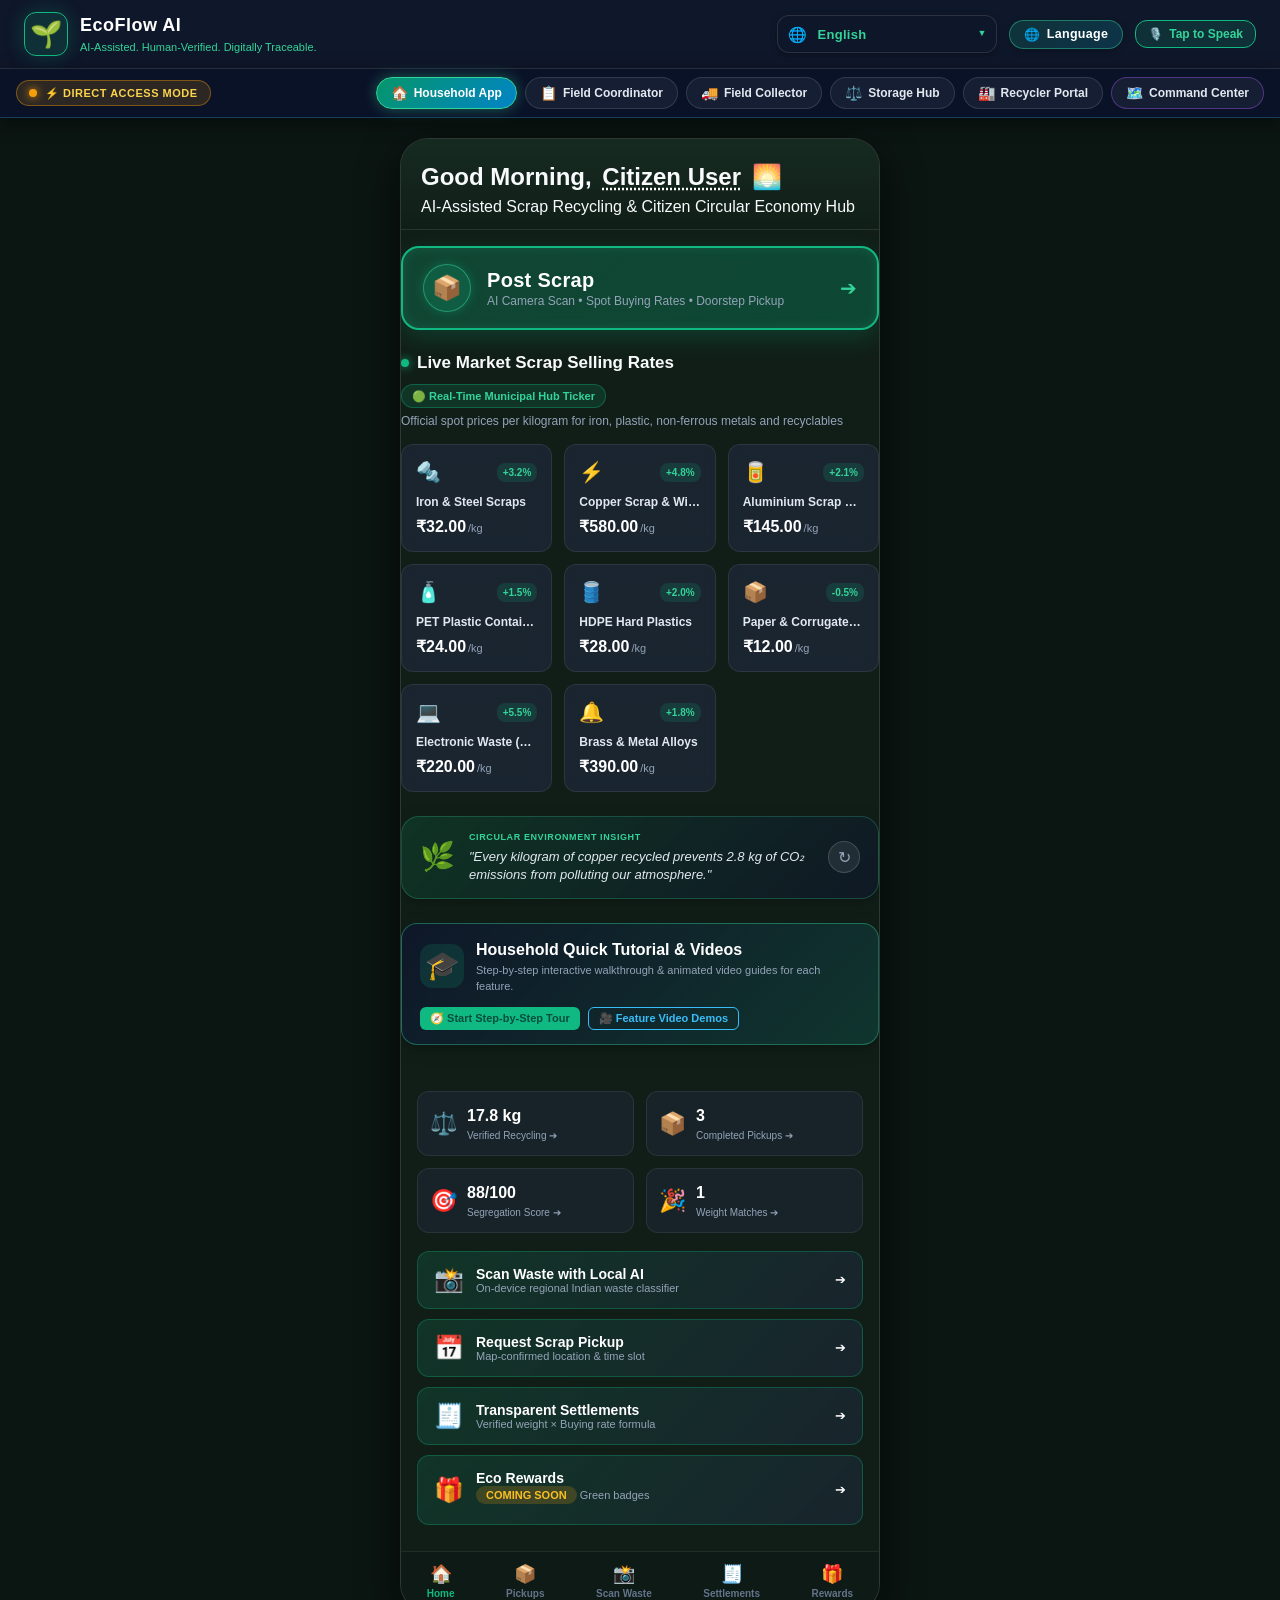
==== commit d7504618: "feat: single smartphone view in collector, coordinator minimal verify modal, multilingual video demo" ====
--- a/static/index.html
+++ b/static/index.html
@@ -308,14 +308,10 @@
   <main class="perspective-view active" id="view-household">
     <div class="household-container">
       
-      <!-- Top Household Bar with Timezone Synchronization -->
+      <!-- Top Household Bar -->
       <div class="household-app-bar">
         <div class="user-greeting-box">
-          <div class="greeting-tz-tag" id="hh-timezone-sync-tag">
-            <span class="tz-pulse-dot"></span>
-            <span id="hh-timezone-name">Synced with Asia/Kolkata (IST • Local Time)</span>
-          </div>
-          <h2 id="hh-dynamic-greeting-title">Good Evening, Rahul Sharma 🌆</h2>
+          <h2 id="hh-dynamic-greeting-title">Good Morning, <span class="editable-user-name" id="hh-user-display-name" onclick="promptChangeUserName()" title="Click to change name">User</span> 🌅</h2>
           <p id="hh-dynamic-greeting-sub">AI-Assisted Scrap Recycling & Citizen Circular Economy Hub</p>
         </div>
       </div>
@@ -857,11 +853,11 @@
             <div class="impact-lbl" data-i18n="coord.collectors_available">Collectors Available ➔</div>
           </div>
         </div>
-        <div class="impact-card" style="cursor: pointer;" onclick="switchPerspective('collector')">
-          <span class="impact-icon">📱</span>
+        <div class="impact-card" style="cursor: pointer;" onclick="openCollectorIdVerifyModal()" title="Register & Verify for basic phone / no phone collectors">
+          <span class="impact-icon">🔍</span>
           <div>
-            <div class="impact-val">Mode 1/2/3</div>
-            <div class="impact-lbl" data-i18n="coord.comm_modes">Smart / SMS / Physical ➔</div>
+            <div class="impact-val" style="color: #34D399; font-size: 16px;">Verify ID</div>
+            <div class="impact-lbl">Register & Verify Data ➔</div>
           </div>
         </div>
         <div class="impact-card" style="cursor: pointer;" onclick="switchCoordinatorTab('zones')">
@@ -871,6 +867,19 @@
             <div class="impact-lbl" data-i18n="coord.timeout_policy">Zone Timeout Policy ➔</div>
           </div>
         </div>
+      </div>
+    </div>
+
+    <!-- Coordinator Fast Actions Bar -->
+    <div style="display: flex; justify-content: space-between; align-items: center; margin-bottom: 14px; flex-wrap: wrap; gap: 10px; background: rgba(15, 23, 42, 0.6); border: 1px solid var(--border-glass); border-radius: 8px; padding: 10px 14px;">
+      <div style="display: flex; align-items: center; gap: 8px;">
+        <span style="font-weight: 600; color: #E2E8F0;">Active Coordinator: <strong id="coord-user-name" style="color: #38BDF8;">Priyanka Baruah</strong></span>
+        <button type="button" class="btn btn-sm btn-outline" style="font-size: 11px; padding: 2px 8px;" onclick="promptChangeUserName()" title="Edit Name">✏️ Edit Name</button>
+      </div>
+      <div style="display: flex; gap: 8px;">
+        <button type="button" class="btn btn-primary" id="btn-coord-verify-collector-id" onclick="openCollectorIdVerifyModal()" style="background: linear-gradient(135deg, #10B981, #059669); font-weight: 700; box-shadow: 0 4px 12px rgba(16, 185, 129, 0.25);">
+          🔍 Register & Verify Data via Collector ID
+        </button>
       </div>
     </div>
 
@@ -903,7 +912,10 @@
             <h3 style="margin-bottom: 2px;">🚚 Field Collector Fleet & Workloads</h3>
             <p class="small text-muted mb-0">Direct Coordinator Authority: Manage active collector fleet and onboard new collectors directly in this terminal.</p>
           </div>
-          <div style="display: flex; gap: 8px;">
+          <div style="display: flex; gap: 8px; flex-wrap: wrap;">
+            <button type="button" class="btn btn-primary" style="background: linear-gradient(135deg, #10B981, #059669); font-weight: 700;" onclick="openCollectorIdVerifyModal()">
+              🔍 Register & Verify via Collector ID
+            </button>
             <button type="button" class="btn btn-outline" style="border-color: #34D399; color: #34D399; font-weight: 700;" onclick="openCoordinatorAddCollectorModal('no_phone')">
               📴 Add Phone-less Collector (COL-NP)
             </button>
@@ -1063,8 +1075,8 @@
        ================================================== -->
   <main class="perspective-view" id="view-collector">
     <div class="page-header mb-2">
-      <h2 data-i18n="col.header_title">🚚 Field Collector Multi-Mode Operations</h2>
-      <p class="text-muted" data-i18n="col.header_desc">Inclusive workflows supporting Smartphone App (Mode 1), Two-Way SMS (Mode 2), and Coordinator Physical Logs (Mode 3).</p>
+      <h2 data-i18n="col.header_title">🚚 Field Collector Smartphone Operations</h2>
+      <p class="text-muted" data-i18n="col.header_desc">Digital field operations, doorstep collection and cryptographic QR lot generation.</p>
     </div>
 
     <!-- Field Collector Step-by-Step Interactive Tutorial & Feature Video Demos Banner -->
@@ -1073,7 +1085,7 @@
         <div class="tut-banner-icon">🚚</div>
         <div>
           <h4 style="margin: 0; color: #FFFFFF;" data-i18n="tut.col_banner_title">Field Collector Operational Training</h4>
-          <p class="small text-muted mb-0" data-i18n="tut.col_banner_desc">Guided tour and short feature video tutorials on Mode 1, Mode 2 SMS, and Lot Sealing.</p>
+          <p class="small text-muted mb-0" data-i18n="tut.col_banner_desc">Guided tour and short feature video tutorials on doorstep collection and lot sealing.</p>
         </div>
       </div>
       <div class="tut-banner-actions">
@@ -1086,19 +1098,15 @@
       </div>
     </div>
 
-    <!-- Collector Mode Tabs -->
-    <nav class="portal-subnav-bar">
-      <button class="portal-subnav-btn active" data-mode="mode1" onclick="switchCollectorMode('mode1')" data-i18n="col.tab_mode1">📱 Mode 1: Smartphone App</button>
-      <button class="portal-subnav-btn" data-mode="mode2" onclick="switchCollectorMode('mode2')" data-i18n="col.tab_mode2">💬 Mode 2: SMS Dispatch Terminal (Basic Phone)</button>
-      <button class="portal-subnav-btn" data-mode="mode3" onclick="switchCollectorMode('mode3')" data-i18n="col.tab_mode3">📝 Mode 3: Physical Dispatch Sheet</button>
-    </nav>
-
-    <!-- Pane 1: Mode 1 Smartphone App -->
+    <!-- Pane 1: Smartphone App (The exclusive operational interface for Field Collectors) -->
     <div class="portal-subpane active" id="collector-pane-mode1">
       <div class="household-container">
         <div class="household-app-bar">
           <div class="user-greeting">
-            <h2>Rameshwar Boro (COL-00142)</h2>
+            <h2 style="display: flex; align-items: center; justify-content: space-between; flex-wrap: wrap; gap: 8px;">
+              <span><span id="collector-user-name">Field Collector</span> (<span id="collector-id-badge-hdr">COL-00142</span>)</span>
+              <button type="button" class="btn btn-sm btn-outline" style="font-size: 11px; padding: 2px 8px; border-color: rgba(255,255,255,0.2);" onclick="promptChangeUserName()" title="Edit Name">✏️ Edit Name</button>
+            </h2>
             <p>Assigned Storage Hub: HUB-001 • Zone B</p>
           </div>
           <div class="mt-2">
@@ -1106,6 +1114,17 @@
               ONLINE
             </button>
           </div>
+        </div>
+
+        <!-- Restore / Join using Smartphone Card -->
+        <div class="restore-work-card" style="background: rgba(59, 130, 246, 0.1); border: 1px solid rgba(59, 130, 246, 0.35); border-radius: 8px; padding: 12px 14px; margin: 12px 16px 0 16px; display: flex; align-items: center; justify-content: space-between; flex-wrap: wrap; gap: 10px;">
+          <div>
+            <strong style="color: #60A5FA; font-size: 13px;">📱 Joined using a Smartphone?</strong>
+            <p class="small text-muted mb-0">Previously working on basic feature phone SMS or physical coordinator sheets? Enter your Collector ID to restore all work to this smartphone.</p>
+          </div>
+          <button type="button" class="btn btn-sm btn-primary" onclick="openJoinSmartphoneModal()">
+            🔄 Restore Work via Collector ID
+          </button>
         </div>
 
         <div style="padding: 16px;">
@@ -1155,8 +1174,8 @@
       </div>
     </div>
 
-    <!-- Pane 2: Mode 2 SMS Dispatch Simulator -->
-    <div class="portal-subpane" id="collector-pane-mode2">
+    <!-- Pane 2: Mode 2 SMS Dispatch Simulator (Hidden in Field Collector view; data preserved in server) -->
+    <div class="portal-subpane" id="collector-pane-mode2" style="display: none !important;">
       <div class="sms-terminal-container">
         <div class="household-app-bar" style="border-radius: 20px 20px 0 0;">
           <div style="display: flex; justify-content: space-between; align-items: center;">
@@ -1199,8 +1218,8 @@
       </div>
     </div>
 
-    <!-- Pane 3: Mode 3 Physical Dispatch Log Sheet -->
-    <div class="portal-subpane" id="collector-pane-mode3">
+    <!-- Pane 3: Mode 3 Physical Dispatch Log Sheet (Hidden in Field Collector view; data preserved in server) -->
+    <div class="portal-subpane" id="collector-pane-mode3" style="display: none !important;">
       <div class="hub-card" style="max-width: 800px; margin: 0 auto; background: #13221C;">
         <div style="display: flex; justify-content: space-between; align-items: center; border-bottom: 1px solid var(--border-glass); padding-bottom: 12px; margin-bottom: 16px;">
           <div>
@@ -2384,6 +2403,128 @@
     </div>
   </div>
 
+  <!-- Modal 7: Coordinator Register & Verify Data via Collector ID (Minimal Data View) -->
+  <div class="security-modal-overlay" id="collector-id-verify-modal" role="dialog" aria-modal="true" style="display: none;">
+    <div class="security-modal-box text-left" style="max-width: 640px;">
+      <div style="display: flex; justify-content: space-between; align-items: center; margin-bottom: 8px;">
+        <h3 style="color: #FFFFFF; font-size: 18px; font-weight: 800;">🔍 Register & Verify Data via Collector ID</h3>
+        <button class="btn btn-sm btn-outline" onclick="closeCollectorIdVerifyModal()">✕</button>
+      </div>
+      <p class="small text-muted mb-2">For field collectors operating basic keypad phones (SMS) or without a smartphone who have not yet logged into a smartphone. Displays <strong>strictly only</strong> collector's name and past successful pickups.</p>
+
+      <!-- Step A: Enter Collector ID -->
+      <div style="display: flex; gap: 8px; margin-bottom: 12px;">
+        <input type="text" id="coord-lookup-col-id" class="form-input" placeholder="Enter Collector ID (e.g. COL-00156, COL-00173, COL-NP-0024)" style="font-family: monospace; font-weight: 700;" onkeydown="if(event.key==='Enter') lookupCollectorMinimalData()" />
+        <button type="button" class="btn btn-primary" onclick="lookupCollectorMinimalData()" style="white-space: nowrap;">
+          🔎 Lookup
+        </button>
+      </div>
+
+      <!-- Loading / Error states -->
+      <div id="coord-col-lookup-msg" style="display: none; padding: 8px 12px; border-radius: 6px; font-size: 12px; margin-bottom: 10px;"></div>
+
+      <!-- Step B: Minimal Details Card (Strict Privacy: ONLY Name and Past Successful Pickups) -->
+      <div id="coord-col-minimal-card" style="display: none;">
+        <div style="background: rgba(15, 23, 42, 0.85); border: 1px solid rgba(16, 185, 129, 0.4); border-radius: 8px; padding: 14px; margin-bottom: 14px;">
+          <div style="display: flex; justify-content: space-between; align-items: center; margin-bottom: 8px; border-bottom: 1px solid rgba(255,255,255,0.08); padding-bottom: 8px;">
+            <div>
+              <span class="small text-muted" style="font-size: 11px; text-transform: uppercase; letter-spacing: 0.5px;">Collector Name</span>
+              <h4 id="coord-min-name" style="margin: 2px 0 0 0; color: #34D399; font-size: 17px;">-</h4>
+            </div>
+            <div style="text-align: right;">
+              <span class="small text-muted" style="font-size: 11px; text-transform: uppercase; letter-spacing: 0.5px;">Past Successful Pickups</span>
+              <div id="coord-min-pickups-count" style="font-size: 18px; font-weight: 800; color: #60A5FA;">0</div>
+            </div>
+          </div>
+
+          <!-- Strict Privacy Notice -->
+          <div style="background: rgba(16, 185, 129, 0.08); border: 1px solid rgba(16, 185, 129, 0.25); border-radius: 6px; padding: 8px 12px; margin-bottom: 12px; font-size: 11px; color: #A7F3D0; line-height: 1.4;">
+            🔒 <strong>Strict Privacy Guard:</strong> Only the collector's name and past successful pickups are accessible. All other personal data (phone number, home address, earnings, personal notes) are withheld and encrypted on the server.
+          </div>
+
+          <!-- Table of Past Successful Pickups -->
+          <h5 style="color: #E2E8F0; font-size: 12px; margin: 0 0 6px 0;">Past Successful Pickups Record:</h5>
+          <div style="max-height: 140px; overflow-y: auto; border: 1px solid rgba(255,255,255,0.06); border-radius: 6px;">
+            <table class="data-table" style="font-size: 11px; margin: 0;">
+              <thead>
+                <tr>
+                  <th>#</th>
+                  <th>Pickup ID</th>
+                  <th>Material</th>
+                  <th>Verified Weight</th>
+                  <th>Date</th>
+                </tr>
+              </thead>
+              <tbody id="coord-min-pickups-tbody">
+                <!-- Dynamically injected -->
+              </tbody>
+            </table>
+          </div>
+        </div>
+
+        <!-- Step C: Register & Verify New Scrap Data for this Collector -->
+        <div style="background: rgba(0, 0, 0, 0.35); border: 1px solid var(--border-glass); border-radius: 8px; padding: 14px;">
+          <h4 style="font-size: 13px; color: #FFFFFF; margin: 0 0 10px 0;">⚖️ Register & Verify Data for this Collector</h4>
+          <div style="display: grid; grid-template-columns: 1fr 1fr; gap: 10px; margin-bottom: 10px;">
+            <div>
+              <label class="small text-muted" style="display: block; margin-bottom: 4px;">Material Category:</label>
+              <select id="coord-verify-material" class="form-input" onchange="onCoordVerifyMaterialChange(this.value)">
+                <option value="Iron Scrap">Iron Scrap (₹26.50/kg)</option>
+                <option value="Newspaper & Cardboard">Newspaper & Cardboard (₹14.00/kg)</option>
+                <option value="Copper Scrap">Copper Scrap (₹504.40/kg)</option>
+                <option value="PET Plastic Bottles">PET Plastic Bottles (₹22.00/kg)</option>
+                <option value="Aluminium Cans">Aluminium Cans (₹105.00/kg)</option>
+                <option value="Electronic Scrap (PCB)">Electronic Scrap (PCB) (₹180.00/kg)</option>
+              </select>
+            </div>
+            <div>
+              <label class="small text-muted" style="display: block; margin-bottom: 4px;">Verified Scale Weight (kg):</label>
+              <input type="number" id="coord-verify-weight" class="form-input" placeholder="e.g. 15.5" step="0.1" min="0.1" value="10.0" />
+            </div>
+          </div>
+          <div style="display: grid; grid-template-columns: 1fr 1fr; gap: 10px; margin-bottom: 12px;">
+            <div>
+              <label class="small text-muted" style="display: block; margin-bottom: 4px;">Rate Applied (₹/kg):</label>
+              <input type="number" id="coord-verify-rate" class="form-input" value="26.50" step="0.5" />
+            </div>
+            <div>
+              <label class="small text-muted" style="display: block; margin-bottom: 4px;">Source Address / Ward:</label>
+              <input type="text" id="coord-verify-address" class="form-input" placeholder="e.g. Panbazar Ward 4" value="Panbazar Ward 4" />
+            </div>
+          </div>
+          <button type="button" class="btn btn-primary btn-block" style="background: linear-gradient(135deg, #10B981, #059669); font-weight: 700; padding: 10px;" onclick="submitCoordinatorVerifyForCollector()">
+            ✅ Register & Confirm Verification
+          </button>
+        </div>
+      </div>
+    </div>
+  </div>
+
+  <!-- Modal 8: Field Collector Restore Work on Smartphone -->
+  <div class="security-modal-overlay" id="collector-restore-modal" role="dialog" aria-modal="true" style="display: none;">
+    <div class="security-modal-box text-left" style="max-width: 500px;">
+      <div style="display: flex; justify-content: space-between; align-items: center; margin-bottom: 8px;">
+        <h3 style="color: #FFFFFF; font-size: 18px; font-weight: 800;">📱 Restore Work via Collector ID</h3>
+        <button class="btn btn-sm btn-outline" onclick="closeJoinSmartphoneModal()">✕</button>
+      </div>
+      <p class="small text-muted mb-2">If you previously collected using a basic feature phone (SMS) or physical coordinator vouchers and now have logged in using a smartphone, enter your Collector ID below to restore all your assignments, completed pickups, and digital lot history.</p>
+
+      <div class="form-group mb-2">
+        <label>Enter Collector ID:</label>
+        <input type="text" id="col-restore-id-input" class="form-input" placeholder="e.g. COL-00156, COL-00173, COL-NP-0024" style="font-family: monospace; font-weight: 700;" />
+      </div>
+
+      <div id="col-restore-status-msg" style="display: none; padding: 8px 12px; border-radius: 6px; font-size: 12px; margin-bottom: 10px;"></div>
+
+      <div style="display: flex; gap: 8px; justify-content: flex-end;">
+        <button type="button" class="btn btn-outline btn-sm" onclick="closeJoinSmartphoneModal()">Cancel</button>
+        <button type="button" class="btn btn-primary btn-sm" onclick="submitRestoreSmartphoneWork()">
+          🔄 Restore My Work
+        </button>
+      </div>
+    </div>
+  </div>
+
   <!-- Voice Language Auto-Detection Modal (For Illiterate / Speaking Users) -->
   <div class="voice-lang-modal" id="voice-lang-modal">
     <div class="voice-lang-card">
@@ -2596,6 +2737,7 @@
   <script src="js/voice.js"></script>
   <script src="js/voice_lang.js"></script>
   <script src="js/login_tts.js"></script>
+  <script src="js/video_translations.js"></script>
   <script src="js/tutorial.js"></script>
   <script src="js/gis_map.js"></script>
   <script src="js/qr_engine.js"></script>
--- a/static/css/style.css
+++ b/static/css/style.css
@@ -3982,5 +3982,40 @@
   font-weight: 800;
 }
 
-
-
+/* ==================================================
+   DYNAMIC PERSONALIZATION & COLLECTOR RESTORE STYLES
+   ================================================== */
+.editable-user-name {
+  cursor: pointer;
+  transition: all 0.2s ease;
+  border-radius: 4px;
+  padding: 1px 4px;
+}
+
+.editable-user-name:hover {
+  background: rgba(56, 189, 248, 0.18);
+  color: #38BDF8;
+}
+
+.restore-work-card {
+  transition: transform 0.2s ease, border-color 0.2s ease, box-shadow 0.2s ease;
+}
+
+.restore-work-card:hover {
+  transform: translateY(-1px);
+  border-color: rgba(59, 130, 246, 0.6) !important;
+  box-shadow: 0 4px 16px rgba(59, 130, 246, 0.15);
+}
+
+.privacy-sealed-banner {
+  background: rgba(16, 185, 129, 0.08);
+  border: 1px solid rgba(16, 185, 129, 0.3);
+  border-radius: 8px;
+  padding: 10px 14px;
+  display: flex;
+  align-items: center;
+  gap: 10px;
+}
+
+
+
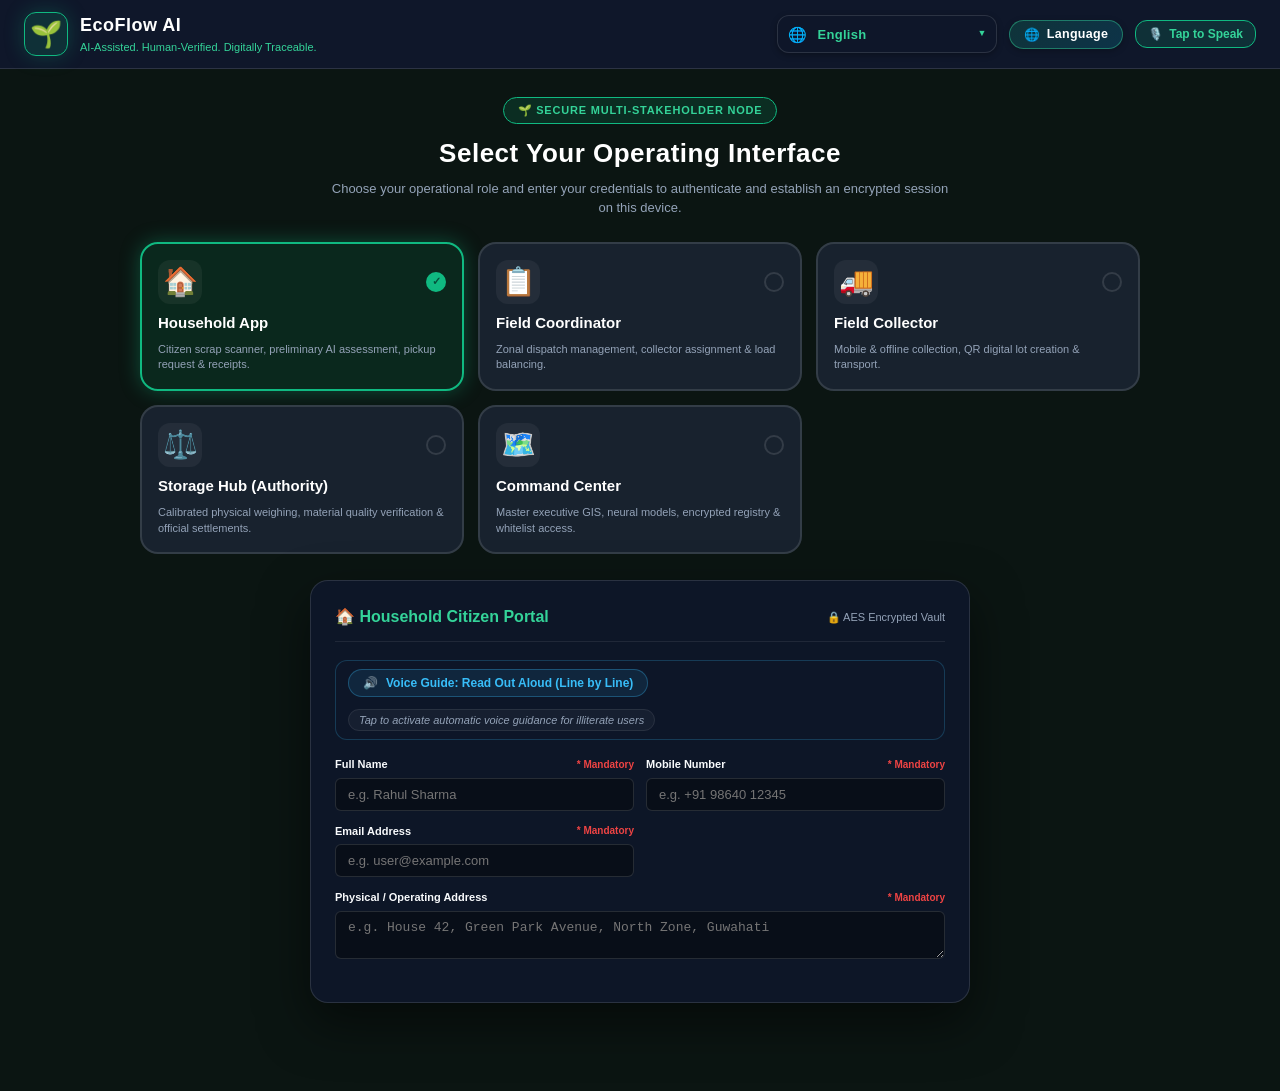
==== commit 9f2b7886: "Your update message" ====
--- a/static/index.html
+++ b/static/index.html
@@ -96,9 +96,9 @@
 
   <!-- ==================================================
        BYPASS DIRECT ACCESS INTERFACE SELECTOR
-       (Bypasses all login screens including Command Center)
+       (Disabled - Authentic Authentication & Encryption Enforced)
        ================================================== -->
-  <nav class="bypass-interface-nav" id="bypass-interface-nav" aria-label="Direct Interface Selector">
+  <nav class="bypass-interface-nav" id="bypass-interface-nav" aria-label="Direct Interface Selector" style="display: none;">
     <div class="bypass-nav-container">
       <div class="bypass-nav-badge">
         <span class="bypass-pulse-dot"></span>
@@ -117,9 +117,6 @@
         <button type="button" class="bypass-role-btn" data-role="hub" onclick="bypassSwitchRole('hub')">
           <span class="bypass-btn-icon">⚖️</span> <span>Storage Hub</span>
         </button>
-        <button type="button" class="bypass-role-btn" data-role="recycler" onclick="bypassSwitchRole('recycler')">
-          <span class="bypass-btn-icon">🏭</span> <span>Recycler Portal</span>
-        </button>
         <button type="button" class="bypass-role-btn btn-cmd-center" data-role="admin" onclick="bypassSwitchRole('admin')">
           <span class="bypass-btn-icon">🗺️</span> <span>Command Center</span>
         </button>
@@ -129,9 +126,9 @@
 
   <!-- ==================================================
        PORTAL GATEWAY & ONBOARDING AUTHENTICATION SCREEN
-       (Bypassed for now per user request)
+       (Authentic Multi-Stakeholder Cryptographic Gateway)
        ================================================== -->
-  <section class="portal-gateway-screen" id="portal-gateway-screen" style="display: none;">
+  <section class="portal-gateway-screen" id="portal-gateway-screen">
     <div class="gateway-hero">
       <span class="gateway-badge" data-i18n="gw.badge">🌱 Secure Multi-Stakeholder Node</span>
       <h2 data-i18n="gw.hero_title">Select Your Operating Interface</h2>
@@ -176,14 +173,6 @@
         <div class="portal-card-desc" data-i18n="gw.role_hub_desc">Calibrated physical weighing, material quality verification & official settlements.</div>
       </div>
 
-      <div class="portal-role-card" data-role="recycler" onclick="selectGatewayRole('recycler')">
-        <div class="portal-card-header">
-          <span class="portal-card-icon">🏭</span>
-          <span class="portal-selected-indicator">✓</span>
-        </div>
-        <div class="portal-card-title" data-i18n="gw.role_recycler_title">Recycler Portal</div>
-        <div class="portal-card-desc" data-i18n="gw.role_recycler_desc">B2B industrial catalog, aggregate batch bids, digital contract & gate-pass dispatch.</div>
-      </div>
 
       <div class="portal-role-card" data-role="admin" onclick="selectGatewayRole('admin')">
         <div class="portal-card-header">
@@ -267,6 +256,18 @@
           </small>
         </div>
 
+        <!-- Collector ID (Collector only - restore previous non-smartphone data) -->
+        <div class="gateway-field" id="gf-collector-id-container" style="display: none;">
+          <label for="gw-collector-id">
+            <span>Collector ID (If previously registered)</span>
+            <span class="field-tag" style="background: rgba(16, 185, 129, 0.2); color: #34D399;">Auto-Restore</span>
+          </label>
+          <input type="text" id="gw-collector-id" class="form-input" placeholder="e.g. COL-00156 or COL-NP-0024" oninput="validateGatewayInputs()" />
+          <small style="display: block; font-size: 10.5px; color: #94A3B8; margin-top: 4px;">
+            🚚 <em>Entering your Collector ID will instantly restore all your past pickups, lots, and profile data directly into this device's local storage.</em>
+          </small>
+        </div>
+
         <!-- Master Password (Admin only) -->
         <div class="gateway-field" id="gf-password-container" style="display: none;">
           <label for="gw-password">
@@ -308,8 +309,11 @@
   <main class="perspective-view active" id="view-household">
     <div class="household-container">
       
-      <!-- Top Household Bar -->
-      <div class="household-app-bar">
+      <!-- Household Main Dashboard (Visible on Home view; hidden when Post Scrap screen opens) -->
+      <div class="household-dashboard-view" id="household-dashboard-view">
+        
+        <!-- Top Household Bar -->
+        <div class="household-app-bar">
         <div class="user-greeting-box">
           <h2 id="hh-dynamic-greeting-title">Good Morning, <span class="editable-user-name" id="hh-user-display-name" onclick="promptChangeUserName()" title="Click to change name">User</span> 🌅</h2>
           <p id="hh-dynamic-greeting-sub">AI-Assisted Scrap Recycling & Citizen Circular Economy Hub</p>
@@ -383,9 +387,10 @@
           <div class="assigned-collector-info" id="progress-assigned-collector-info">
             🚚 Collector: <strong>Rameshwar Boro</strong> (COL-00142 • SMARTPHONE) • Locked
           </div>
-          <button type="button" class="btn-advance-step-demo" id="btn-advance-step-demo" onclick="advancePickupStepDemo()">
-            ⚡ Simulate Real-Time Step Advance ➔
-          </button>
+          <div class="progress-dynamic-sync-pill" id="progress-dynamic-sync-pill">
+            <span class="pulse-dot-green"></span>
+            <span id="progress-live-sync-text">Live Dynamic Sync Active</span>
+          </div>
         </div>
       </div>
 
@@ -417,144 +422,6 @@
         <button type="button" class="btn-refresh-tagline" onclick="refreshEnvironmentalTagline()" title="Refresh Environment Insight">↻</button>
       </div>
 
-      <!-- ==================================================
-           POST SCRAP DEDICATED SCREEN
-           (Opens when 'Post Scrap' is clicked)
-           ================================================== -->
-      <section class="post-scrap-screen" id="hh-screen-post-scrap" style="display: none;">
-        <!-- Top Header with Left Arrow Back Button -->
-        <div class="post-scrap-top-bar">
-          <button type="button" class="post-scrap-back-btn" onclick="onPostScrapBackClick()" title="Go Back">
-            <span class="back-arrow-icon">←</span>
-            <span>Back</span>
-          </button>
-          <div class="post-scrap-screen-title">
-            <h2>📦 Post Recyclable Scrap</h2>
-            <span class="post-scrap-badge">Step 1: Estimate & Photo Scan</span>
-          </div>
-          <div style="width: 70px;"></div>
-        </div>
-
-        <div class="post-scrap-body">
-          <div class="post-scrap-guide-tip">
-            <span class="tip-icon">ℹ️</span>
-            <span>Upload or capture a clear photo of your scrap. The AI will scan for material types and estimated weights, then populate the table below.</span>
-          </div>
-
-          <!-- Two-Column Tabular Format: Material Category & Estimated Weight -->
-          <div class="scrap-table-card">
-            <div class="table-card-header">
-              <h3>📋 Recyclable Materials & Estimated Weight</h3>
-              <span class="table-auto-badge">✨ Auto-Filled by AI Photo Scan</span>
-            </div>
-            <div class="table-responsive">
-              <table class="scrap-materials-table">
-                <thead>
-                  <tr>
-                    <th style="width: 60%;">Material Category</th>
-                    <th style="width: 40%; text-align: right;">Estimated Weight (kg)</th>
-                  </tr>
-                </thead>
-                <tbody id="scrap-table-tbody">
-                  <!-- Populated via household_scrap.js -->
-                </tbody>
-              </table>
-            </div>
-          </div>
-
-          <!-- Photo Upload & Camera Option (1 Picture Only) -->
-          <div class="scrap-photo-section-card">
-            <div class="photo-card-header">
-              <h3>📸 Upload a photo of the scrap</h3>
-              <span class="photo-rule-badge">1 Picture Acceptable</span>
-            </div>
-            <p class="small text-muted">Click below to open your camera and capture your recyclable scrap pile. You will be asked to confirm if the photo is OK before AI scanning.</p>
-            
-            <input type="file" id="scrap-camera-input" accept="image/*" capture="environment" style="display: none;" onchange="handleScrapPhotoSelected(event)">
-
-            <div class="photo-upload-actions-row" id="photo-upload-actions-row">
-              <button type="button" class="btn btn-upload-photo" onclick="triggerScrapCamera()">
-                <span class="cam-icon">📷</span>
-                <span>Open Camera / Upload Scrap Photo</span>
-              </button>
-              <button type="button" class="btn btn-outline btn-sample-photo" onclick="simulateSampleScrapPhoto()">
-                <span>⚡ Use Sample Scrap Pile Photo</span>
-              </button>
-            </div>
-
-            <!-- Uploaded Photo Preview & Confirmation Container -->
-            <div class="scrap-photo-preview-container" id="scrap-photo-preview-container" style="display: none;">
-              <div class="photo-frame">
-                <img id="scrap-photo-img" src="" alt="Captured Scrap Pile" />
-                <div class="ai-scan-laser-line" id="photo-laser-scanner" style="display: none;"></div>
-              </div>
-              
-              <div class="photo-confirm-card" id="photo-confirm-card">
-                <p class="photo-confirm-question"><strong>Is this photo clear and OK?</strong></p>
-                <div class="photo-confirm-btn-row">
-                  <button type="button" class="btn btn-success btn-photo-ok" onclick="confirmScrapPhotoOk()">
-                    ✓ Photo is OK (Scan Scrap)
-                  </button>
-                  <button type="button" class="btn btn-outline btn-photo-retake" onclick="retakeScrapPhoto()">
-                    ↺ Retake Photo
-                  </button>
-                </div>
-              </div>
-
-              <!-- Scanning animation status message -->
-              <div class="photo-scanning-msg" id="photo-scanning-msg" style="display: none;">
-                <span class="spinner-inline"></span>
-                <span>Local AI Scanning Materials & Computing Weights...</span>
-              </div>
-            </div>
-          </div>
-
-          <!-- AI Estimated Cost Section (Based on Live Market Price) -->
-          <div class="ai-cost-estimation-card" id="ai-cost-estimation-card" style="display: none;">
-            <div class="cost-header-row">
-              <div>
-                <h3>💡 AI Estimated Scrap Value</h3>
-                <span class="cost-sub">Calculated directly from live market selling rates</span>
-              </div>
-              <div class="total-cost-badge">
-                <span class="badge-sub">Estimated Payout</span>
-                <strong class="badge-total" id="cost-grand-total">₹0.00</strong>
-              </div>
-            </div>
-            
-            <div class="cost-breakdown-table-wrapper">
-              <table class="cost-breakdown-table">
-                <thead>
-                  <tr>
-                    <th>Detected Material</th>
-                    <th style="text-align: right;">Weight</th>
-                    <th style="text-align: right;">Live Rate</th>
-                    <th style="text-align: right;">Estimated Value</th>
-                  </tr>
-                </thead>
-                <tbody id="cost-breakdown-tbody">
-                  <!-- Populated dynamically -->
-                </tbody>
-              </table>
-            </div>
-
-            <div class="cost-environmental-pill">
-              <span>🌿 Estimated Carbon Offset:</span>
-              <strong id="cost-carbon-offset">0.0 kg CO₂ Saved</strong>
-            </div>
-          </div>
-
-          <!-- Request Pickup Button -->
-          <div class="post-scrap-submit-box">
-            <button type="button" class="btn-request-pickup-submit" id="btn-request-pickup-submit" onclick="submitScrapPickupFlow()" disabled>
-              <span class="pickup-btn-icon">🚚</span>
-              <span>Request pickup</span>
-              <span class="pickup-btn-sub" id="pickup-btn-sub">Confirm scrap photo to unlock pickup</span>
-            </button>
-          </div>
-        </div>
-      </section>
-
       <!-- Household Step-by-Step Interactive Tutorial & Feature Video Tutorials Banner -->
       <div class="tutorial-guide-banner">
         <div class="tut-banner-content">
@@ -580,28 +447,28 @@
           <div class="impact-card" style="cursor: pointer;" onclick="switchHouseholdTab('settlement')" title="Click to view verified recycling settlement">
             <span class="impact-icon">⚖️</span>
             <div>
-              <div class="impact-val" id="hh-stat-verified-kg">12.5 kg</div>
+              <div class="impact-val" id="hh-stat-verified-kg">0.0 kg</div>
               <div class="impact-lbl" data-i18n="impact.verified_weight">Verified Recycling ➔</div>
             </div>
           </div>
           <div class="impact-card" style="cursor: pointer;" onclick="switchHouseholdTab('pickups')" title="Click to view pickup history">
             <span class="impact-icon">📦</span>
             <div>
-              <div class="impact-val" id="hh-stat-pickups">4</div>
+              <div class="impact-val" id="hh-stat-pickups">0</div>
               <div class="impact-lbl" data-i18n="impact.pickups_count">Completed Pickups ➔</div>
             </div>
           </div>
           <div class="impact-card" style="cursor: pointer;" onclick="switchHouseholdTab('scan')" title="Click to open AI Scanner">
             <span class="impact-icon">🎯</span>
             <div>
-              <div class="impact-val" id="hh-stat-segregation">88/100</div>
+              <div class="impact-val" id="hh-stat-segregation">—</div>
               <div class="impact-lbl" data-i18n="impact.segregation_score">Segregation Score ➔</div>
             </div>
           </div>
           <div class="impact-card" style="cursor: pointer;" onclick="switchHouseholdTab('settlement')" title="Click to view weight match settlements">
             <span class="impact-icon">🎉</span>
             <div>
-              <div class="impact-val" id="hh-stat-matches">3</div>
+              <div class="impact-val" id="hh-stat-matches">0</div>
               <div class="impact-lbl" data-i18n="impact.weight_matches">Weight Matches ➔</div>
             </div>
           </div>
@@ -666,24 +533,11 @@
           </div>
         </div>
         <div id="household-pickups-list">
-          <div class="queue-item-card">
-            <div class="queue-item-header">
-              <span class="queue-id">PR-2026-000842</span>
-              <span class="status-pill status-verified">VERIFIED</span>
-            </div>
-            <p class="small text-muted mt-2">10 kg Copper & PCB • Paltan Bazaar, Guwahati</p>
-            <div class="mt-2">
-              <button class="btn btn-sm btn-outline" onclick="switchHouseholdTab('settlement'); loadSettlementDetails('LOT-2026-000184');">
-                View Receipt (₹5,044) ➔
-              </button>
-            </div>
-          </div>
-          <div class="queue-item-card mt-2">
-            <div class="queue-item-header">
-              <span class="queue-id">PR-2026-000844</span>
-              <span class="status-pill status-pending">PENDING</span>
-            </div>
-            <p class="small text-muted mt-2">25 kg Newspaper & Cardboard • Scheduled tomorrow</p>
+          <div class="empty-state-notice" id="household-pickups-empty" style="text-align: center; padding: 40px 20px; color: #94A3B8;">
+            <div class="empty-state-icon" style="font-size: 36px; margin-bottom: 8px;">📦</div>
+            <h4 style="margin: 0 0 6px 0; color: #F8FAFC;">No Pickups Scheduled</h4>
+            <p class="small text-muted" style="margin: 0 0 16px 0;">You have no active or completed scrap pickups. Tap "+ New" or "Sell Scrap" to schedule your first eco-collection.</p>
+            <button type="button" class="btn btn-sm btn-primary" onclick="openPickupModal()">+ Request Scrap Pickup</button>
           </div>
         </div>
       </section>
@@ -755,7 +609,13 @@
           <button type="button" class="btn-feature-video-pill" onclick="openVideoModal('hh_settlement')">🎥 Video Demo</button>
         </div>
         <div id="settlement-receipt-view">
-          <!-- Injected via settlement.js -->
+          <div class="empty-state-notice" id="settlement-empty-notice" style="text-align: center; padding: 40px 20px; color: #94A3B8;">
+            <div class="empty-state-icon" style="font-size: 40px; margin-bottom: 10px;">🧾</div>
+            <h4 style="margin: 0 0 6px 0; color: #F8FAFC;">No Settlement Receipts Yet</h4>
+            <p class="small text-muted" style="margin: 0; max-width: 420px; margin-inline: auto;">
+              Digital receipts and transparent weighment calculations will appear here automatically after your scrap is physically verified and paid at the hub.
+            </p>
+          </div>
         </div>
       </section>
 
@@ -823,6 +683,145 @@
           <span data-i18n="nav.rewards">Rewards</span>
         </button>
       </nav>
+      </div><!-- /#household-dashboard-view -->
+
+      <!-- ==================================================
+           POST SCRAP DEDICATED SCREEN
+           (Opens as a full, dedicated clean new screen)
+           ================================================== -->
+      <section class="post-scrap-screen" id="hh-screen-post-scrap" style="display: none;">
+        <!-- Top Header with Left Arrow Back Button -->
+        <div class="post-scrap-top-bar">
+          <button type="button" class="post-scrap-back-btn" onclick="onPostScrapBackClick()" title="Go Back">
+            <span class="back-arrow-icon">←</span>
+            <span>Back</span>
+          </button>
+          <div class="post-scrap-screen-title">
+            <h2>📦 Post Recyclable Scrap</h2>
+            <span class="post-scrap-badge">Step 1: Estimate & Photo Scan</span>
+          </div>
+          <div style="width: 70px;"></div>
+        </div>
+
+        <div class="post-scrap-body">
+          <div class="post-scrap-guide-tip">
+            <span class="tip-icon">ℹ️</span>
+            <span>Upload or capture a clear photo of your scrap. The AI will scan for material types and estimated weights, then populate the table below.</span>
+          </div>
+
+          <!-- Two-Column Tabular Format: Material Category & Estimated Weight -->
+          <div class="scrap-table-card">
+            <div class="table-card-header">
+              <h3>📋 Recyclable Materials & Estimated Weight</h3>
+              <span class="table-auto-badge">✨ Auto-Filled by AI Photo Scan</span>
+            </div>
+            <div class="table-responsive">
+              <table class="scrap-materials-table">
+                <thead>
+                  <tr>
+                    <th style="width: 60%;">Material Category</th>
+                    <th style="width: 40%; text-align: right;">Estimated Weight (kg)</th>
+                  </tr>
+                </thead>
+                <tbody id="scrap-table-tbody">
+                  <!-- Populated via household_scrap.js -->
+                </tbody>
+              </table>
+            </div>
+          </div>
+
+          <!-- Photo Upload & Camera Option (1 Picture Only) -->
+          <div class="scrap-photo-section-card">
+            <div class="photo-card-header">
+              <h3>📸 Upload a photo of the scrap</h3>
+              <span class="photo-rule-badge">1 Picture Acceptable</span>
+            </div>
+            <p class="small text-muted">Click below to open your camera and capture your recyclable scrap pile. You will be asked to confirm if the photo is OK before AI scanning.</p>
+            
+            <input type="file" id="scrap-camera-input" accept="image/*" capture="environment" style="display: none;" onchange="handleScrapPhotoSelected(event)">
+
+            <div class="photo-upload-actions-row" id="photo-upload-actions-row">
+              <button type="button" class="btn btn-upload-photo" onclick="triggerScrapCamera()">
+                <span class="cam-icon">📷</span>
+                <span>Open Camera / Upload Scrap Photo</span>
+              </button>
+              <button type="button" class="btn btn-outline btn-sample-photo" onclick="simulateSampleScrapPhoto()">
+                <span>⚡ Use Sample Scrap Pile Photo</span>
+              </button>
+            </div>
+
+            <!-- Uploaded Photo Preview & Confirmation Container -->
+            <div class="scrap-photo-preview-container" id="scrap-photo-preview-container" style="display: none;">
+              <div class="photo-frame">
+                <img id="scrap-photo-img" src="" alt="Captured Scrap Pile" />
+                <div class="ai-scan-laser-line" id="photo-laser-scanner" style="display: none;"></div>
+              </div>
+              
+              <div class="photo-confirm-card" id="photo-confirm-card">
+                <p class="photo-confirm-question"><strong>Is this photo clear and OK?</strong></p>
+                <div class="photo-confirm-btn-row">
+                  <button type="button" class="btn btn-success btn-photo-ok" onclick="confirmScrapPhotoOk()">
+                    ✓ Photo is OK (Scan Scrap)
+                  </button>
+                  <button type="button" class="btn btn-outline btn-photo-retake" onclick="retakeScrapPhoto()">
+                    ↺ Retake Photo
+                  </button>
+                </div>
+              </div>
+
+              <!-- Scanning animation status message -->
+              <div class="photo-scanning-msg" id="photo-scanning-msg" style="display: none;">
+                <span class="spinner-inline"></span>
+                <span>Local AI Scanning Materials & Computing Weights...</span>
+              </div>
+            </div>
+          </div>
+
+          <!-- AI Estimated Cost Section (Based on Live Market Price) -->
+          <div class="ai-cost-estimation-card" id="ai-cost-estimation-card" style="display: none;">
+            <div class="cost-header-row">
+              <div>
+                <h3>💡 AI Estimated Scrap Value</h3>
+                <span class="cost-sub">Calculated directly from live market selling rates</span>
+              </div>
+              <div class="total-cost-badge">
+                <span class="badge-sub">Estimated Payout</span>
+                <strong class="badge-total" id="cost-grand-total">₹0.00</strong>
+              </div>
+            </div>
+            
+            <div class="cost-breakdown-table-wrapper">
+              <table class="cost-breakdown-table">
+                <thead>
+                  <tr>
+                    <th>Detected Material</th>
+                    <th style="text-align: right;">Weight</th>
+                    <th style="text-align: right;">Live Rate</th>
+                    <th style="text-align: right;">Estimated Value</th>
+                  </tr>
+                </thead>
+                <tbody id="cost-breakdown-tbody">
+                  <!-- Populated dynamically -->
+                </tbody>
+              </table>
+            </div>
+
+            <div class="cost-environmental-pill">
+              <span>🌿 Estimated Carbon Offset:</span>
+              <strong id="cost-carbon-offset">0.0 kg CO₂ Saved</strong>
+            </div>
+          </div>
+
+          <!-- Request Pickup Button -->
+          <div class="post-scrap-submit-box">
+            <button type="button" class="btn-request-pickup-submit" id="btn-request-pickup-submit" onclick="submitScrapPickupFlow()" disabled>
+              <span class="pickup-btn-icon">🚚</span>
+              <span>Request pickup</span>
+              <span class="pickup-btn-sub" id="pickup-btn-sub">Confirm scrap photo to unlock pickup</span>
+            </button>
+          </div>
+        </div>
+      </section>
 
     </div>
   </main>
@@ -1105,7 +1104,10 @@
           <div class="user-greeting">
             <h2 style="display: flex; align-items: center; justify-content: space-between; flex-wrap: wrap; gap: 8px;">
               <span><span id="collector-user-name">Field Collector</span> (<span id="collector-id-badge-hdr">COL-00142</span>)</span>
-              <button type="button" class="btn btn-sm btn-outline" style="font-size: 11px; padding: 2px 8px; border-color: rgba(255,255,255,0.2);" onclick="promptChangeUserName()" title="Edit Name">✏️ Edit Name</button>
+              <div style="display: flex; gap: 6px; align-items: center;">
+                <button type="button" class="btn btn-sm btn-outline" style="font-size: 11px; padding: 2px 8px; border-color: rgba(56, 189, 248, 0.5); color: #38BDF8;" onclick="openJoinSmartphoneModal()" title="Login with Collector ID to restore data">🔑 Login with Collector ID</button>
+                <button type="button" class="btn btn-sm btn-outline" style="font-size: 11px; padding: 2px 8px; border-color: rgba(255,255,255,0.2);" onclick="promptChangeUserName()" title="Edit Name">✏️ Edit Name</button>
+              </div>
             </h2>
             <p>Assigned Storage Hub: HUB-001 • Zone B</p>
           </div>
@@ -1116,24 +1118,50 @@
           </div>
         </div>
 
-        <!-- Restore / Join using Smartphone Card -->
-        <div class="restore-work-card" style="background: rgba(59, 130, 246, 0.1); border: 1px solid rgba(59, 130, 246, 0.35); border-radius: 8px; padding: 12px 14px; margin: 12px 16px 0 16px; display: flex; align-items: center; justify-content: space-between; flex-wrap: wrap; gap: 10px;">
-          <div>
-            <strong style="color: #60A5FA; font-size: 13px;">📱 Joined using a Smartphone?</strong>
-            <p class="small text-muted mb-0">Previously working on basic feature phone SMS or physical coordinator sheets? Enter your Collector ID to restore all work to this smartphone.</p>
-          </div>
-          <button type="button" class="btn btn-sm btn-primary" onclick="openJoinSmartphoneModal()">
-            🔄 Restore Work via Collector ID
-          </button>
-        </div>
-
         <div style="padding: 16px;">
-          <div class="hub-authority-banner" style="display: flex; justify-content: space-between; align-items: center;">
-            <div>
-              <strong>Active Collection Assignment</strong>
-              <p class="small mt-1 mb-0">Pickup ID: PR-2026-000844 • 25 kg Newspaper & Cardboard</p>
-            </div>
-            <button type="button" class="btn-feature-video-pill" onclick="openVideoModal('col_assignment')">🎥 Video Demo</button>
+          <!-- Empty State when Collector Has No Active Assignment (Initial First Login) -->
+          <div id="collector-no-assignment-notice" style="display: block; background: rgba(30, 41, 59, 0.7); border: 1px dashed rgba(148, 163, 184, 0.3); border-radius: var(--radius-md); padding: 28px 20px; text-align: center; margin-bottom: 12px;">
+            <span style="font-size: 32px; display: block; margin-bottom: 8px;">📭</span>
+            <h4 style="margin: 0 0 6px 0; color: #F8FAFC;">No Active Pickup Assignment</h4>
+            <p class="small text-muted" style="margin: 0;">You have no active collection assignments. Once a field coordinator assigns a scrap pickup in your zone, collection details and navigation will appear here in real-time.</p>
+          </div>
+
+          <!-- Household Pickup Assignment & Destination Address Card for Field Collector -->
+          <div class="collector-assignment-card mb-2" id="collector-assignment-card" style="display: none; background: rgba(30, 41, 59, 0.7); border: 1px solid var(--border-glass); border-radius: var(--radius-md); padding: 14px;">
+            <div style="display: flex; justify-content: space-between; align-items: center; margin-bottom: 10px;">
+              <div style="display: flex; align-items: center; gap: 8px;">
+                <span class="status-pill status-active" style="font-size: 10px;">ACTIVE PICKUP ASSIGNMENT</span>
+                <span style="font-size: 11px; color: #94A3B8;" id="collector-active-pickup-id">—</span>
+              </div>
+              <button type="button" class="btn-feature-video-pill" onclick="openVideoModal('col_assignment')">🎥 Video Demo</button>
+            </div>
+
+            <!-- Household Doorstep Address Block (Clearly Displayed for Collector) -->
+            <div class="household-address-badge-block" style="background: rgba(15, 23, 42, 0.85); border: 1px solid rgba(56, 189, 248, 0.35); border-radius: 8px; padding: 12px; margin-bottom: 10px;">
+              <div style="display: flex; align-items: flex-start; gap: 10px;">
+                <span style="font-size: 22px; line-height: 1;">📍</span>
+                <div style="flex: 1;">
+                  <div style="display: flex; justify-content: space-between; align-items: center; flex-wrap: wrap; gap: 4px;">
+                    <span style="font-size: 11px; font-weight: 700; color: #38BDF8; text-transform: uppercase; letter-spacing: 0.5px;">Household Destination & Doorstep Address</span>
+                    <span class="badge-blue" id="collector-address-zone" style="font-size: 10px;">ZONE B</span>
+                  </div>
+                  <h4 style="margin: 4px 0 2px 0; color: #F8FAFC; font-size: 15px; font-weight: 700;" id="collector-household-address">
+                    —
+                  </h4>
+                  <div style="display: flex; gap: 14px; flex-wrap: wrap; font-size: 12px; color: #CBD5E1; margin-top: 4px;">
+                    <span>👤 Citizen: <strong id="collector-household-name" style="color: #FFFFFF;">—</strong></span>
+                    <span>📞 Phone: <strong id="collector-household-phone" style="color: #34D399;">—</strong></span>
+                    <span id="collector-household-landmark-wrap" style="color: #94A3B8;">🏛️ Landmark: <span id="collector-household-landmark" style="color: #CBD5E1;">—</span></span>
+                  </div>
+                </div>
+              </div>
+            </div>
+
+            <!-- Scrap Details Summary -->
+            <div style="display: flex; justify-content: space-between; align-items: center; font-size: 12px; color: #94A3B8; background: rgba(255, 255, 255, 0.03); padding: 8px 12px; border-radius: 6px;" id="collector-active-assignment-info">
+              <span>📦 Expected Scrap: <strong id="collector-scrap-material" style="color: #E2E8F0;">No active scrap</strong></span>
+              <span>Est. Value: <strong id="collector-scrap-value" style="color: #FBBF24;">—</strong></span>
+            </div>
           </div>
 
           <div class="assessment-card mb-2 text-center">
@@ -1141,20 +1169,74 @@
               <h4 style="margin: 0;">Digital Waste Lot QR</h4>
               <button type="button" class="btn-feature-video-pill" onclick="openVideoModal('col_seallot')">🎥 Video Demo</button>
             </div>
-            <p class="small text-muted mb-2">Lot: <strong id="collector-lot-id-badge">LOT-2026-000184</strong></p>
+            <p class="small text-muted mb-2">Lot: <strong id="collector-lot-id-badge">—</strong></p>
             <div style="display: flex; justify-content: center; margin: 10px 0;">
               <canvas id="collector-active-qr" width="150" height="150" style="border: 1px solid var(--border-glass); border-radius: 8px;"></canvas>
             </div>
-            <p class="small text-muted">Bound to Household, Collector ID, and Pickup ID.</p>
-          </div>
-
-          <button class="btn btn-primary btn-block mb-2" onclick="createDigitalLotFromCollector()">
-            📦 Seal & Generate Waste Lot QR
+            <p class="small text-muted mb-1">Bound to Household, Collector ID, and Pickup ID.</p>
+            <div id="collector-lot-lock-badge" style="display: none; background: rgba(16, 185, 129, 0.15); border: 1px solid #10B981; color: #34D399; font-size: 11px; font-weight: 700; padding: 6px 12px; border-radius: 6px; margin-top: 6px;">
+              🔒 Cryptographically Sealed & Locked to Server • Immutable
+            </div>
+          </div>
+
+          <button class="btn btn-primary btn-block mb-2" id="btn-collector-seal-lot" disabled onclick="createDigitalLotFromCollector()">
+            📦 No Active Lot to Seal
           </button>
 
-          <button class="btn btn-outline btn-block" onclick="switchPerspective('hub')">
-            ⚖️ Transfer Lot to Storage Hub Station ➔
-          </button>
+          <!-- Field Collector 5-Step Lifecycle Progress Stepper (Replaces Transfer Lot button) -->
+          <div class="collector-lifecycle-progress-card mb-2" id="collector-lifecycle-progress-card" style="background: rgba(15, 23, 42, 0.75); border: 1px solid var(--border-glass); border-radius: var(--radius-md); padding: 14px; margin-top: 12px;">
+            <div style="display: flex; justify-content: space-between; align-items: center; margin-bottom: 12px;">
+              <div style="display: flex; align-items: center; gap: 8px;">
+                <span class="pulse-dot-green"></span>
+                <span style="font-size: 13px; font-weight: 700; color: #FFFFFF;">Collection Lifecycle Progress</span>
+              </div>
+              <span class="status-pill status-active" id="col-lifecycle-status-tag" style="font-size: 10px;">PICKUP ACCEPTED</span>
+            </div>
+
+            <div class="stepper-track-5" id="col-stepper-track">
+              <div class="stepper-step completed" id="col-step-node-1" data-step="1">
+                <div class="step-circle">1</div>
+                <div class="step-label">Pickup accepted</div>
+                <span class="step-time" id="col-step-time-1">Done ✓</span>
+              </div>
+              <div class="stepper-connector" id="col-step-conn-1"></div>
+              <div class="stepper-step" id="col-step-node-2" data-step="2">
+                <div class="step-circle">2</div>
+                <div class="step-label">Pickup completed</div>
+                <span class="step-time" id="col-step-time-2">Pending</span>
+              </div>
+              <div class="stepper-connector" id="col-step-conn-2"></div>
+              <div class="stepper-step" id="col-step-node-3" data-step="3">
+                <div class="step-circle">3</div>
+                <div class="step-label">Lot generated</div>
+                <span class="step-time" id="col-step-time-3">Pending</span>
+              </div>
+              <div class="stepper-connector" id="col-step-conn-3"></div>
+              <div class="stepper-step" id="col-step-node-4" data-step="4">
+                <div class="step-circle">4</div>
+                <div class="step-label">Storage hub verified</div>
+                <span class="step-time" id="col-step-time-4">Pending</span>
+              </div>
+              <div class="stepper-connector" id="col-step-conn-4"></div>
+              <div class="stepper-step" id="col-step-node-5" data-step="5">
+                <div class="step-circle">5</div>
+                <div class="step-label">Payment received</div>
+                <span class="step-time" id="col-step-time-5">Pending</span>
+              </div>
+            </div>
+
+            <div style="display: flex; justify-content: space-between; align-items: center; margin-top: 14px; padding-top: 10px; border-top: 1px solid rgba(255, 255, 255, 0.08); font-size: 11px; flex-wrap: wrap; gap: 8px;">
+              <span id="col-step-action-desc" style="color: #94A3B8;">Doorstep collection in progress</span>
+              <div style="display: flex; gap: 6px;">
+                <button type="button" class="btn btn-sm btn-outline" id="btn-col-mark-collected" onclick="advanceCollectorProgress(2)" style="font-size: 11px; padding: 3px 10px; border-color: #38BDF8; color: #38BDF8;">
+                  ✓ Mark Pickup Completed
+                </button>
+              </div>
+            </div>
+
+            <!-- Dynamic Live Status Banner (Awaiting Storage Hub Scan, Hub Verified, Payout Complete) -->
+            <div id="col-dynamic-status-banner" style="display: none; width: 100%; margin-top: 10px; padding: 10px 14px; border-radius: 8px; font-size: 12px; line-height: 1.4;"></div>
+          </div>
 
           <!-- Grassroots Peer Onboarding (No Physical Phone) -->
           <div class="hub-card mt-2" style="background: rgba(16, 185, 129, 0.08); border: 1px dashed var(--primary-leaf); padding: 14px; border-radius: 8px;">
@@ -1301,6 +1383,51 @@
             <strong>CORE PRINCIPLE:</strong> AI assists. Employees collect. Storage hubs verify. EcoFlow AI records, calculates and traces. <em>AI never independently determines final settlement.</em>
           </div>
 
+          <!-- BUILT-IN QR SCANNER STATION FOR STORAGE HUB -->
+          <div class="hub-qr-scanner-card" id="hub-built-in-scanner">
+            <div style="display: flex; justify-content: space-between; align-items: center; margin-bottom: 8px;">
+              <h4 style="margin: 0; color: #FFFFFF; font-size: 14px; display: flex; align-items: center; gap: 6px;">
+                <span>📷</span> Built-in Digital QR Scanner
+              </h4>
+              <span class="badge-green" style="font-size: 10px;">DIRECT HUB AUTHORITY</span>
+            </div>
+            <p class="small text-muted mb-2">Scan incoming Field Collector lot QR code to instantly fetch digital lot passport & materials for physical scale verification.</p>
+            
+            <!-- Scanner Viewport with animated laser reticle -->
+            <div class="scanner-viewport-box" id="hub-scanner-viewport">
+              <video id="hub-scanner-video" playsinline style="display: none; width: 100%; border-radius: 6px; max-height: 180px; object-fit: cover;"></video>
+              <canvas id="hub-scanner-canvas" style="display: none;"></canvas>
+              <div class="scanner-reticle" id="hub-scanner-reticle">
+                <div class="reticle-laser"></div>
+                <span class="reticle-hint">Align Collector Lot QR in Frame</span>
+              </div>
+            </div>
+
+            <!-- Controls row: Camera scan, Quick scan active collector lot, File upload -->
+            <div style="display: flex; gap: 8px; flex-wrap: wrap; margin-bottom: 8px;">
+              <button type="button" class="btn btn-sm btn-primary" id="btn-hub-toggle-camera" onclick="toggleHubCameraScanner()" style="font-size: 11px; padding: 4px 10px;">
+                📹 Start Camera Scan
+              </button>
+              <button type="button" class="btn btn-sm btn-outline" id="btn-hub-quick-scan" onclick="quickScanActiveCollectorLot()" style="font-size: 11px; padding: 4px 10px; border-color: #38BDF8; color: #38BDF8; font-weight: 700;" title="Instantly scan the active field collector's sealed QR lot">
+                ⚡ Quick Scan Collector QR
+              </button>
+              <label class="btn btn-sm btn-outline" style="font-size: 11px; padding: 4px 10px; margin: 0; cursor: pointer;">
+                📁 Scan QR File
+                <input type="file" accept="image/*" style="display: none;" onchange="handleHubQRFileUpload(event)">
+              </label>
+            </div>
+
+            <!-- Manual input or scan paste -->
+            <div style="display: flex; gap: 8px;">
+              <input type="text" id="hub-manual-qr-input" class="form-input" placeholder="Or enter / paste Lot ID (e.g. LOT-2026-000184)" style="font-family: monospace; font-size: 12px; font-weight: 700;" onkeydown="if(event.key==='Enter') scanLotQR(this.value)" />
+              <button type="button" class="btn btn-primary btn-sm" onclick="scanLotQR(document.getElementById('hub-manual-qr-input').value)" style="white-space: nowrap; font-size: 11px;">
+                🔍 Fetch Lot
+              </button>
+            </div>
+
+            <div id="hub-scan-status-alert" style="display: none; margin-top: 8px; padding: 8px 12px; border-radius: 6px; font-size: 11px;"></div>
+          </div>
+
           <div class="form-group">
             <label>Select Incoming Lot to Inspect & Weigh:</label>
             <select id="hub-lot-selector" class="form-input" onchange="onHubLotSelected(this.value)">
@@ -1323,6 +1450,7 @@
           <table class="data-table mb-2" id="hub-materials-table">
             <thead>
               <tr>
+                <th style="width: 80px;">Verify</th>
                 <th>Material</th>
                 <th>Quality Grade</th>
                 <th>Scale Weight (kg)</th>
@@ -1336,7 +1464,7 @@
             </tbody>
             <tfoot>
               <tr>
-                <th colspan="2">Total Physical Verified Weight:</th>
+                <th colspan="3">Total Physical Verified Weight:</th>
                 <th id="hub-total-verified-weight" style="color: var(--primary-mint); font-size: 15px;">10.0 kg</th>
                 <th>Total Amount:</th>
                 <th class="text-right" id="hub-total-verified-amount" style="color: var(--primary-mint); font-size: 15px;">₹5,044.00</th>
@@ -1370,7 +1498,20 @@
             ⚖️ Confirm Physical Verification & Weighment
           </button>
 
-          <button class="btn btn-outline btn-block" onclick="switchPerspective('household'); switchHouseholdTab('settlement');">
+          <!-- Instant Payment Settlement Box (Revealed upon Storage Hub Verification) -->
+          <div class="hub-payment-settlement-box" id="hub-payment-settlement-box" style="display: none;">
+            <div style="display: flex; align-items: center; justify-content: center; gap: 8px; margin-bottom: 6px;">
+              <span class="pulse-dot-green"></span>
+              <strong style="color: #34D399; font-size: 14px;">Instant Settlement Payout Authorized</strong>
+            </div>
+            <p class="small text-muted mb-2">Physical weights and materials verified. Disburse verified funds directly to Collector & Household via UPI / Direct Transfer.</p>
+            <button type="button" class="btn btn-primary btn-block" id="btn-hub-release-payment" onclick="processHubPaymentRelease()" style="background: linear-gradient(135deg, #10B981, #059669); font-weight: 800; font-size: 14px; padding: 12px; box-shadow: 0 4px 16px rgba(16, 185, 129, 0.4);">
+              💳 Release & Settle Instant Payment
+            </button>
+            <div id="hub-payment-disbursed-msg" style="display: none; margin-top: 8px; color: #A7F3D0; font-size: 12px; font-weight: 700;"></div>
+          </div>
+
+          <button class="btn btn-outline btn-block mt-2" onclick="switchPerspective('household'); switchHouseholdTab('settlement');">
             🧾 View Generated Household Settlement Receipt ➔
           </button>
         </div>
@@ -1410,26 +1551,9 @@
               <th>Action</th>
             </tr>
           </thead>
-          <tbody>
+          <tbody id="hub-incoming-lots-tbody">
             <tr>
-              <td><span class="badge-green">LOT-2026-000184</span></td>
-              <td>PR-2026-000842</td>
-              <td>Rahul Sharma (Peace Enclave)</td>
-              <td>Rameshwar Boro (COL-00142)</td>
-              <td>10.0 kg (Copper & PCB)</td>
-              <td>
-                <button class="btn btn-sm btn-primary" onclick="switchHubTab('scale'); onHubLotSelected('LOT-2026-000184');">Weigh on Scale ➔</button>
-              </td>
-            </tr>
-            <tr>
-              <td><span class="status-pill status-pending">LOT-2026-000185</span></td>
-              <td>PR-2026-000843</td>
-              <td>Ananya Baruah (Panbazar)</td>
-              <td>Rameshwar Boro (COL-00142)</td>
-              <td>10.0 kg (Discrepancy test)</td>
-              <td>
-                <button class="btn btn-sm btn-primary" onclick="switchHubTab('scale'); onHubLotSelected('LOT-2026-000185');">Weigh on Scale ➔</button>
-              </td>
+              <td colspan="6" class="text-center text-muted" style="padding: 24px;">No incoming lots at this hub station yet.</td>
             </tr>
           </tbody>
         </table>
@@ -1441,129 +1565,15 @@
       <div class="hub-card">
         <div style="display: flex; justify-content: space-between; align-items: center; margin-bottom: 12px;">
           <h3>Aggregated Recyclable Inventory Batches</h3>
-          <button class="btn btn-sm btn-primary" onclick="switchPerspective('recycler')">Open Recycler Marketplace ➔</button>
-        </div>
-        <div class="inspector-grid" style="grid-template-columns: repeat(2, 1fr); gap: 16px;">
-          <div class="inspector-card">
-            <h4>Batch #BAT-CU-2026-001 (Copper Grade A)</h4>
-            <div class="inspector-grid mb-2">
-              <div><span class="lbl">Material:</span> <strong>Pure Copper Scrap</strong></div>
-              <div><span class="lbl">Total Weight:</span> <strong>500.0 kg</strong></div>
-              <div><span class="lbl">Storage Bay:</span> <strong>Bay 4A (Vault)</strong></div>
-              <div><span class="lbl">Status:</span> <span class="badge-green">READY FOR RECYCLER BID</span></div>
-            </div>
-            <button class="btn btn-sm btn-outline btn-block" onclick="switchPerspective('recycler'); switchRecyclerTab('offers');">View Industrial Recycler Bids ➔</button>
-          </div>
-
-          <div class="inspector-card">
-            <h4>Batch #BAT-PET-2026-004 (PET Flakes Grade B)</h4>
-            <div class="inspector-grid mb-2">
-              <div><span class="lbl">Material:</span> <strong>Cleaned PET Bottles</strong></div>
-              <div><span class="lbl">Total Weight:</span> <strong>1,200.0 kg</strong></div>
-              <div><span class="lbl">Storage Bay:</span> <strong>Bale Storage 2</strong></div>
-              <div><span class="lbl">Status:</span> <span class="badge-green">READY FOR DISPATCH</span></div>
-            </div>
-            <button class="btn btn-sm btn-outline btn-block" onclick="switchPerspective('recycler'); switchRecyclerTab('gatepass');">Generate Gate Pass ➔</button>
-          </div>
-        </div>
-      </div>
-    </div>
-  </main>
-
-  <!-- ==================================================
-       VIEW 5: RECYCLER PORTAL & INVENTORY AGGREGATION
-       Sections 33, 34, 35, 36, 37
-       ================================================== -->
-  <main class="perspective-view" id="view-recycler">
-    <div class="page-header mb-2">
-      <h2 data-i18n="rec.header_title">🏭 Authorized Recycler Marketplace & Dispatch</h2>
-      <p class="text-muted" data-i18n="rec.header_desc">Industrial recyclers bid on aggregated lots. Household settlements remain strictly decoupled from downstream recycler pricing.</p>
-    </div>
-
-    <div class="hub-authority-banner mb-2">
-      <strong>CRITICAL BUSINESS PRINCIPLE (Section 37):</strong> Household → Organization uses <em>Verified Weight × Company Buying Rate</em>. Organization → Recycler uses <em>Aggregated Inventory × Recycler Offer</em>. Recycler prices NEVER retroactively modify completed household settlements.
-    </div>
-
-    <!-- Recycler Subnav Tabs -->
-    <nav class="portal-subnav-bar">
-      <button class="portal-subnav-btn active" data-rectab="offers" onclick="switchRecyclerTab('offers')" data-i18n="rec.tab_offers">🛒 Purchase Offers & Bidding</button>
-      <button class="portal-subnav-btn" data-rectab="directory" onclick="switchRecyclerTab('directory')" data-i18n="rec.tab_directory">🏢 Authorized Recycler Directory</button>
-      <button class="portal-subnav-btn" data-rectab="gatepass" onclick="switchRecyclerTab('gatepass')" data-i18n="rec.tab_gatepass">🎫 Gate Pass & Dispatch QR</button>
-    </nav>
-
-    <!-- Pane 1: Purchase Offers -->
-    <div class="portal-subpane active" id="recycler-pane-offers">
-      <div class="hub-verification-grid">
-        <div class="hub-card">
-          <h3 class="mb-2">Active Recycler Purchase Offers</h3>
-          <div id="recycler-offers-list">
-            <!-- Injected via app.js -->
-          </div>
-        </div>
-
-        <div class="hub-card">
-          <h3 class="mb-2">Recent Dispatch Settlements</h3>
-          <div class="inspector-card mb-2">
-            <h4>Pragati Metal Refiners Ltd.</h4>
-            <p class="small text-muted">Contract #CON-2026-9921 • Copper Wire Batch</p>
-            <div class="inspector-grid">
-              <div><span class="lbl">Contract Volume:</span> <strong>500.0 kg</strong></div>
-              <div><span class="lbl">Settlement Rate:</span> <strong>₹480.00 / kg</strong></div>
-              <div><span class="lbl">Invoice Total:</span> <strong>₹2,40,000.00</strong></div>
-              <div><span class="lbl">Decoupled Rule:</span> <span class="badge-green">PASSED</span></div>
-            </div>
-          </div>
-        </div>
-      </div>
-    </div>
-
-    <!-- Pane 2: Recycler Directory -->
-    <div class="portal-subpane" id="recycler-pane-directory">
-      <div class="hub-card">
-        <h3 class="mb-2">State Pollution Control Board Authorized Facilities</h3>
-        <div class="inspector-grid" style="grid-template-columns: repeat(2, 1fr); gap: 16px;">
-          <div class="inspector-card">
-            <h4>GreenPlast Circular Solutions</h4>
-            <p class="small text-muted">Amingaon Logistics Park • Auth: PCB-AS-AUTH-2025-4102</p>
-            <div class="inspector-grid mb-2">
-              <div><span class="lbl">Monthly Capacity:</span> <strong>400 Tonnes</strong></div>
-              <div><span class="lbl">Accepted:</span> <strong>PET, HDPE, LDPE</strong></div>
-              <div><span class="lbl">Compliance:</span> <span class="badge-green">EPR Certified</span></div>
-            </div>
-            <button class="btn btn-sm btn-outline btn-block" onclick="switchRecyclerTab('offers')">View Active Bids ➔</button>
-          </div>
-
-          <div class="inspector-card">
-            <h4>Pragati Metal Refiners Ltd.</h4>
-            <p class="small text-muted">Narangi Industrial Estate • Auth: PCB-AS-AUTH-2024-8891</p>
-            <div class="inspector-grid mb-2">
-              <div><span class="lbl">Monthly Capacity:</span> <strong>250 Tonnes</strong></div>
-              <div><span class="lbl">Accepted:</span> <strong>Copper, Brass, Aluminium</strong></div>
-              <div><span class="lbl">Compliance:</span> <span class="badge-green">ISO 14001</span></div>
-            </div>
-            <button class="btn btn-sm btn-outline btn-block" onclick="switchRecyclerTab('offers')">View Active Bids ➔</button>
-          </div>
-        </div>
-      </div>
-    </div>
-
-    <!-- Pane 3: Gate Pass & Dispatch QR -->
-    <div class="portal-subpane" id="recycler-pane-gatepass">
-      <div class="hub-card" style="max-width: 600px; margin: 0 auto; text-align: center;">
-        <h3>🎫 Industrial Logistics Gate Pass</h3>
-        <p class="small text-muted mb-2">Issued by EcoFlow AI Storage Hub for outbound freight</p>
-        <div style="display: flex; justify-content: center; margin: 16px 0;">
-          <canvas id="recycler-gate-pass-qr" width="140" height="140" style="border: 1px solid var(--border-glass); border-radius: 8px;"></canvas>
-        </div>
-        <div class="inspector-card text-left mt-2">
-          <div class="inspector-grid">
-            <div><span class="lbl">Pass Token:</span> <strong>GP-2026-000492</strong></div>
-            <div><span class="lbl">Authorized Recycler:</span> <strong>GreenPlast Solutions</strong></div>
-            <div><span class="lbl">Vehicle Number:</span> <strong>AS-01-EC-9482 (E-Truck)</strong></div>
-            <div><span class="lbl">Gross Tare:</span> <strong>1,450 kg (Net: 500 kg PET)</strong></div>
-          </div>
-        </div>
-        <button class="btn btn-primary mt-2" onclick="window.print()">🖨️ Print Dispatch Gate Pass</button>
+          <span class="badge-green" style="font-size: 11px;">EPR Certified Aggregate</span>
+        </div>
+        <div class="inspector-grid" id="hub-inventory-batches-list" style="grid-template-columns: repeat(auto-fit, minmax(280px, 1fr)); gap: 16px;">
+          <div class="empty-state-notice" style="grid-column: 1 / -1; text-align: center; padding: 36px 20px; color: #94A3B8;">
+            <span style="font-size: 32px; display: block; margin-bottom: 8px;">📦</span>
+            <h4 style="margin: 0 0 6px 0; color: #F8FAFC;">No Aggregated Batches Yet</h4>
+            <p class="small text-muted" style="margin: 0;">Inventory batches will be generated as verified lots are aggregated at the hub.</p>
+          </div>
+        </div>
       </div>
     </div>
   </main>
@@ -1573,22 +1583,85 @@
        Sections 16, 40, 41, 46, 48, 50
        ================================================== -->
   <main class="perspective-view" id="view-admin">
-    <div class="page-header mb-2">
-      <h2 data-i18n="admin.header_title">🗺️ EcoFlow Command Center & AI Management</h2>
-      <p class="text-muted" data-i18n="admin.header_desc">Real-time geospatial operations, AI model versioning, feedback dataset, and end-to-end digital traceability.</p>
-    </div>
-
-    <!-- Admin Nav Tabs -->
+    <div class="page-header mb-2" style="display: flex; justify-content: space-between; align-items: center; flex-wrap: wrap; gap: 12px;">
+      <div>
+        <h2 data-i18n="admin.header_title">🗺️ EcoFlow Command Center & AI Management</h2>
+        <p class="text-muted" data-i18n="admin.header_desc">Real-time geospatial operations, AI model versioning, feedback dataset, and end-to-end digital traceability.</p>
+      </div>
+
+      <!-- Command Center Session Identity & Access Control Simulator -->
+      <div id="admin-session-identity-box" style="display: flex; align-items: center; gap: 10px; background: rgba(15, 23, 42, 0.85); padding: 8px 14px; border-radius: 8px; border: 1px solid rgba(56, 189, 248, 0.3);">
+        <span id="admin-logged-in-label" style="font-size: 12px; color: #34D399; font-weight: 700;">👑 Logged in as: Daksh Singhi (Owner - dakssinghi@gmail.com)</span>
+        <button type="button" id="btn-toggle-admin-session" class="btn btn-sm btn-outline" style="font-size: 11px; padding: 3px 10px; border-color: rgba(56, 189, 248, 0.4); color: #38BDF8;" onclick="toggleAdminSessionIdentity()">
+          🔄 Simulate Other Officer Login
+        </button>
+      </div>
+    </div>
+
+    <!-- ==================================================
+         TOP ADMIN WHITELIST & ROOT ACCESS CONTROL PANEL
+         (Strictly displayed at the TOP of Command Center if logged in as Root Owner 'me')
+         ================================================== -->
+    <div id="admin-whitelist-top-panel" class="hub-card mb-2" style="background: linear-gradient(135deg, rgba(15, 23, 42, 0.95), rgba(30, 41, 59, 0.9)); border: 1px solid rgba(16, 185, 129, 0.45); box-shadow: 0 4px 20px rgba(0, 0, 0, 0.4); border-radius: 10px; padding: 18px;">
+      <div style="display: flex; justify-content: space-between; align-items: flex-start; margin-bottom: 12px; flex-wrap: wrap; gap: 8px;">
+        <div>
+          <div style="display: flex; align-items: center; gap: 8px; margin-bottom: 4px;">
+            <span style="font-size: 18px;">🛡️</span>
+            <h3 style="margin: 0; font-size: 16px; color: #F8FAFC;">Command Center Whitelist & Root Access Control</h3>
+            <span class="badge-green" style="font-size: 10px;">ROOT OWNER ONLY</span>
+          </div>
+          <p class="text-muted small" style="margin: 0;">
+            Logged in Root Owner: <strong style="color: #34D399;">Daksh Singhi (dakssinghi@gmail.com)</strong>. Only the root owner has sovereign authority to authorize or revoke Command Center administrative access.
+          </p>
+        </div>
+        <button type="button" class="btn btn-sm btn-outline" onclick="toggleWhitelistCollapse()" id="btn-toggle-whitelist-collapse" style="font-size: 11px; padding: 3px 8px;">
+          ▼ Minimize Whitelist
+        </button>
+      </div>
+
+      <div id="admin-whitelist-panel-body">
+        <!-- Authorize New Administrator Form -->
+        <div class="form-group mb-2" style="background: rgba(0, 0, 0, 0.35); padding: 12px 14px; border-radius: 8px; border: 1px solid var(--border-glass);">
+          <label style="font-size: 12px; font-weight: 700; color: #E2E8F0; margin-bottom: 6px; display: block;">Authorize New Administrator for Command Center:</label>
+          <div style="display: flex; gap: 8px; flex-wrap: wrap;">
+            <input type="email" id="new-admin-email" class="form-input" placeholder="Officer Email (e.g. supervisor@ecoflow.ai)" style="flex: 2; min-width: 220px;" />
+            <input type="text" id="new-admin-name" class="form-input" placeholder="Officer Designation (e.g. Zonal Operations Director)" style="flex: 2; min-width: 200px;" />
+            <button type="button" class="btn btn-primary" onclick="addWhitelistEmail()">+ Authorize Access</button>
+          </div>
+        </div>
+
+        <!-- Table of Authorized Administrators -->
+        <div style="overflow-x: auto;">
+          <table class="data-table">
+            <thead>
+              <tr>
+                <th>Authorized Officer Email</th>
+                <th>Designated Name</th>
+                <th>Encryption & Credential Security</th>
+                <th>Registered At</th>
+                <th>Access Privilege</th>
+                <th>Action</th>
+              </tr>
+            </thead>
+            <tbody id="admin-whitelist-tbody">
+              <!-- Injected via auth.js -->
+            </tbody>
+          </table>
+        </div>
+      </div>
+    </div>
+
+    <!-- Admin Nav Tabs (Notice: Whitelist is NOT an option here; Verified Coordinators is only shown to Root Owner) -->
     <nav class="role-switcher-bar mb-2" style="background: rgba(15, 23, 42, 0.6);" aria-label="Admin Navigation">
       <button class="admin-nav-item role-btn active" data-tab="map" onclick="switchAdminTab('map')" data-i18n="admin.tab_map">🗺️ Command Map (GIS)</button>
       <button class="admin-nav-item role-btn" data-tab="registry" onclick="switchAdminTab('registry')" data-i18n="admin.tab_registry">🔒 Encrypted User Registry</button>
-      <button class="admin-nav-item role-btn" data-tab="whitelist" onclick="switchAdminTab('whitelist')" data-i18n="admin.tab_whitelist">🛡️ Admin Whitelist (Daksh)</button>
-      <button class="admin-nav-item role-btn" data-tab="coordinators" onclick="switchAdminTab('coordinators')" data-i18n="admin.tab_coordinators">📋 Verified Coordinators</button>
+      <button class="admin-nav-item role-btn" id="admin-nav-btn-coordinators" data-tab="coordinators" onclick="switchAdminTab('coordinators')" data-i18n="admin.tab_coordinators">📋 Verified Coordinators</button>
       <button class="admin-nav-item role-btn" data-tab="ai_models" onclick="switchAdminTab('ai_models')" data-i18n="admin.tab_ai_models">🤖 AI Models & Testing</button>
       <button class="admin-nav-item role-btn" data-tab="feedback" onclick="switchAdminTab('feedback')" data-i18n="admin.tab_feedback">📊 AI Feedback Dataset</button>
       <button class="admin-nav-item role-btn" data-tab="traceability" onclick="switchAdminTab('traceability')" data-i18n="admin.tab_traceability">🔗 Traceability Explorer</button>
       <button class="admin-nav-item role-btn" data-tab="taxonomy" onclick="switchAdminTab('taxonomy')" data-i18n="admin.tab_taxonomy">📋 Material Taxonomy</button>
       <button class="admin-nav-item role-btn" data-tab="audit" onclick="switchAdminTab('audit')" data-i18n="admin.tab_audit">📜 Audit Logs</button>
+      <button class="admin-nav-item role-btn" data-tab="security" onclick="switchAdminTab('security')">🛡️ Traffic Shield & NVD Security</button>
     </nav>
 
     <!-- ADMIN TAB 1: GIS COMMAND MAP (Section 41) -->
@@ -1602,35 +1675,35 @@
             <div class="impact-card">
               <span class="impact-icon">📦</span>
               <div>
-                <div class="impact-val" id="adm-stat-pickups">3</div>
+                <div class="impact-val" id="adm-stat-pickups">0</div>
                 <div class="impact-lbl">Total Pickups Tracked</div>
               </div>
             </div>
             <div class="impact-card">
               <span class="impact-icon">⏳</span>
               <div>
-                <div class="impact-val" id="adm-stat-pending">1</div>
+                <div class="impact-val" id="adm-stat-pending">0</div>
                 <div class="impact-lbl">Pending Pickups</div>
               </div>
             </div>
             <div class="impact-card">
               <span class="impact-icon">⚖️</span>
               <div>
-                <div class="impact-val" id="adm-stat-weight">17.8 kg</div>
+                <div class="impact-val" id="adm-stat-weight">0.0 kg</div>
                 <div class="impact-lbl">Verified Scrap Weight</div>
               </div>
             </div>
             <div class="impact-card">
               <span class="impact-icon">🏢</span>
               <div>
-                <div class="impact-val" id="adm-stat-inventory">17.8 kg</div>
+                <div class="impact-val" id="adm-stat-inventory">0.0 kg</div>
                 <div class="impact-lbl">Hub Inventory Weight</div>
               </div>
             </div>
             <div class="impact-card">
               <span class="impact-icon">💵</span>
               <div>
-                <div class="impact-val" id="adm-stat-revenue">₹9,568.00</div>
+                <div class="impact-val" id="adm-stat-revenue">₹0.00</div>
                 <div class="impact-lbl">Disbursed to Households</div>
               </div>
             </div>
@@ -1671,13 +1744,28 @@
       </div>
     </div>
 
-    <!-- ADMIN TAB 2: AI MODEL MANAGEMENT (Section 5) -->
+    <!-- ADMIN TAB 2: AI MODEL MANAGEMENT (All 5 AI Models Used in App) -->
     <div class="admin-tab-pane" id="admin-tab-ai_models">
-      <div class="hub-card">
-        <h3 class="mb-2">AI Model Versioning & Deployment</h3>
-        <p class="text-muted small mb-2">Deploy, test, roll back, or activate regional Indian waste inference models.</p>
+      <div class="hub-card mb-2">
+        <div style="display: flex; justify-content: space-between; align-items: center; margin-bottom: 12px; flex-wrap: wrap; gap: 8px;">
+          <div>
+            <h3 class="mb-1">🤖 EcoFlow AI Models & Multi-Tier Testing Sandbox</h3>
+            <p class="text-muted small">Comprehensive catalog of all 5 operational AI models deployed across EcoFlow AI, documenting machine learning architectures, real-time application touchpoints, input/output specifications, and live diagnostic test runners.</p>
+          </div>
+          <span class="badge-green" id="ai-active-models-badge">5 Operational AI Systems</span>
+        </div>
+
         <div id="ai-models-list">
-          <!-- Injected via app.js -->
+          <!-- Injected via app.js with rich where-used, how-used, and test runners -->
+        </div>
+
+        <!-- Interactive AI Model Testing Modal / Output Console -->
+        <div id="ai-test-console-modal" style="display: none; margin-top: 16px; background: rgba(15, 23, 42, 0.95); border: 1px solid rgba(56, 189, 248, 0.4); border-radius: 8px; padding: 16px;">
+          <div style="display: flex; justify-content: space-between; align-items: center; margin-bottom: 8px;">
+            <strong style="color: #38BDF8; font-size: 14px;" id="ai-console-title">🧪 Model Diagnostic Test Console</strong>
+            <button type="button" class="btn btn-sm btn-outline" onclick="closeAITestConsole()" style="font-size: 11px; padding: 2px 8px;">✕ Close</button>
+          </div>
+          <pre id="ai-console-output" style="background: rgba(0, 0, 0, 0.5); padding: 12px; border-radius: 6px; color: #A7F3D0; font-size: 12px; max-height: 250px; overflow-y: auto; white-space: pre-wrap; font-family: monospace;"></pre>
         </div>
       </div>
     </div>
@@ -1685,8 +1773,13 @@
     <!-- ADMIN TAB 3: AI FEEDBACK DATASET (Section 4, 46) -->
     <div class="admin-tab-pane" id="admin-tab-feedback">
       <div class="hub-card">
-        <h3 class="mb-2">AI + Human Verification Feedback Dataset</h3>
-        <p class="text-muted small mb-2">Storage hub physical verifications matched against AI predictions for validation and retraining datasets.</p>
+        <div style="display: flex; justify-content: space-between; align-items: center; margin-bottom: 12px; flex-wrap: wrap; gap: 8px;">
+          <div>
+            <h3 class="mb-1">📊 AI + Human Verification Feedback Dataset</h3>
+            <p class="text-muted small">Storage hub certified scale physical verifications matched against AI predictions for validation and retraining datasets.</p>
+          </div>
+          <span class="badge-green">Continuous Active Learning</span>
+        </div>
         <table class="data-table">
           <thead>
             <tr>
@@ -1705,193 +1798,475 @@
       </div>
     </div>
 
-    <!-- ADMIN TAB 4: TRACEABILITY EXPLORER (Section 50) -->
+    <!-- ADMIN TAB 4: TRACEABILITY EXPLORER (End-to-End Cryptographic Chain) -->
     <div class="admin-tab-pane" id="admin-tab-traceability">
-      <div class="hub-card">
-        <div class="form-group mb-2">
-          <label>Query Digital Traceability Token (Lot ID / Pickup ID):</label>
-          <div style="display: flex; gap: 8px;">
-            <input type="text" id="trace-input-id" class="form-input" value="LOT-2026-000184" />
-            <button class="btn btn-primary" onclick="loadTraceabilityChain(document.getElementById('trace-input-id').value)">
-              Trace Provenance
-            </button>
-          </div>
-        </div>
-        <div id="traceability-chain-view">
-          <!-- Injected via app.js -->
-        </div>
-      </div>
-    </div>
-
-    <!-- ADMIN TAB 5: MATERIAL TAXONOMY -->
-    <div class="admin-tab-pane" id="admin-tab-taxonomy">
-      <div class="hub-card">
-        <h3 class="mb-2">Configurable Material Taxonomy & Official Buying Rates</h3>
-        <table class="data-table">
-          <thead>
-            <tr>
-              <th>Category</th>
-              <th>Subcategory</th>
-              <th>Code</th>
-              <th>Official Rate</th>
-              <th>Segregation Guideline</th>
-            </tr>
-          </thead>
-          <tbody id="taxonomy-tbody">
-            <!-- Injected via app.js -->
-          </tbody>
-        </table>
-      </div>
-    </div>
-
-    <!-- ADMIN TAB 6: AUDIT LOGS (Section 48) -->
-    <div class="admin-tab-pane" id="admin-tab-audit">
-      <div class="hub-card">
-        <h3 class="mb-2">Immutable Chronological Audit Trail</h3>
-        <table class="data-table">
-          <thead>
-            <tr>
-              <th>Event</th>
-              <th>Previous Value</th>
-              <th>New Value</th>
-              <th>Actor & Role</th>
-              <th>Reason</th>
-              <th>Timestamp</th>
-            </tr>
-          </thead>
-          <tbody id="audit-logs-tbody">
-            <!-- Injected via app.js -->
-          </tbody>
-        </table>
-      </div>
-    </div>
-    <!-- ADMIN TAB 7: ENCRYPTED CITIZEN & WORKFORCE REGISTRY -->
-    <div class="admin-tab-pane" id="admin-tab-registry">
-      <div class="hub-card">
+      <div class="hub-card mb-2">
         <div style="display: flex; justify-content: space-between; align-items: center; margin-bottom: 12px; flex-wrap: wrap; gap: 8px;">
           <div>
-            <h3 class="mb-1">🔒 Encrypted Citizen & Workforce Registry</h3>
-            <p class="text-muted small">All household, collector, coordinator and recycler credentials are encrypted at rest with military-grade PBKDF2/AES and decrypted strictly for Command Center.</p>
-          </div>
-          <span class="status-badge status-verified" id="registry-count-badge">Encrypted Database Storage</span>
-        </div>
+            <h3 class="mb-1">🔗 End-to-End Digital Traceability & Provenance Explorer</h3>
+            <p class="text-muted small">Immutable cryptographic provenance visualizer tracking recyclable waste lots from citizen doorstep, through municipal collection, certified hub scale weighment, batch aggregation, to secondary industrial smelters.</p>
+          </div>
+          <span class="badge-green" id="trace-merkle-status-badge">✅ Cryptographic Chain Validated</span>
+        </div>
+
+        <!-- Query Form & Live Lot Quick Selector -->
+        <div style="background: rgba(15, 23, 42, 0.7); border: 1px solid var(--border-glass); border-radius: 8px; padding: 14px; margin-bottom: 16px;">
+          <div style="display: flex; justify-content: space-between; align-items: center; flex-wrap: wrap; gap: 8px; margin-bottom: 10px;">
+            <label style="font-size: 12px; font-weight: 700; color: #E2E8F0; margin: 0;">Query Digital Waste Lot Token or Pickup Reference:</label>
+          <div style="display: flex; gap: 8px; flex-wrap: wrap;">
+            <input type="text" id="trace-input-id" class="form-input" value="" style="flex: 2; min-width: 200px;" placeholder="Enter active Lot ID or Pickup Reference (e.g. LOT-2026-...)" />
+            <button class="btn btn-primary" onclick="loadTraceabilityChain(document.getElementById('trace-input-id').value)">
+              🔍 Trace Full Provenance Chain
+            </button>
+            <button class="btn btn-outline" onclick="downloadTraceabilityCertificate()">
+              📜 Download EPR Certificate
+            </button>
+          </div>
+        </div>
+
+        <div id="traceability-chain-view">
+          <div class="empty-state-notice" style="text-align: center; padding: 40px 20px; color: #94A3B8;">
+            <span style="font-size: 32px; display: block; margin-bottom: 8px;">🔍</span>
+            <h4 style="margin: 0 0 6px 0; color: #F8FAFC;">Traceability Provenance Search</h4>
+            <p class="small text-muted" style="margin: 0;">Enter an active Lot ID or Pickup Reference above to inspect its verified 10-stage end-to-end cryptographic lifecycle.</p>
+          </div>
+        </div>
+      </div>
+    </div>
+
+    <!-- ADMIN TAB 5: MATERIAL TAXONOMY & CIRCULAR SPECIFICATIONS -->
+    <div class="admin-tab-pane" id="admin-tab-taxonomy">
+      <div class="hub-card mb-2">
+        <div style="display: flex; justify-content: space-between; align-items: center; margin-bottom: 12px; flex-wrap: wrap; gap: 8px;">
+          <div>
+            <h3 class="mb-1">📋 Configurable Material Taxonomy & Spot Market Rate Card</h3>
+            <p class="text-muted small">Municipal secondary commodity classifications, official buying rates, quality grade multipliers, carbon offsets, and registered industrial off-take partners.</p>
+          </div>
+          <span class="badge-green">CPCB & BIS Standardized</span>
+        </div>
+
+        <!-- Dynamic Regional Market Rate Adjustment Tool -->
+        <div style="background: rgba(15, 23, 42, 0.7); border: 1px solid rgba(56, 189, 248, 0.25); border-radius: 8px; padding: 14px; margin-bottom: 16px;">
+          <div style="display: flex; justify-content: space-between; align-items: center; flex-wrap: wrap; gap: 8px; margin-bottom: 8px;">
+            <strong style="color: #38BDF8; font-size: 13px;">📊 Zonal Commodity Price Engine (Live Guwahati Mandi Adjuster)</strong>
+            <span class="small text-muted">Simulate seasonal market fluctuation (+/- %) across all buying rates</span>
+          </div>
+          <div style="display: flex; gap: 8px; align-items: center; flex-wrap: wrap;">
+            <button type="button" class="btn btn-sm btn-outline" onclick="adjustRegionalRates(-10)" style="font-size: 11px; padding: 4px 10px;">📉 -10% Monsoon Drop</button>
+            <button type="button" class="btn btn-sm btn-outline" onclick="adjustRegionalRates(-5)" style="font-size: 11px; padding: 4px 10px;">📉 -5% Low Demand</button>
+            <button type="button" class="btn btn-sm btn-primary active" id="btn-rate-baseline" onclick="adjustRegionalRates(0)" style="font-size: 11px; padding: 4px 10px;">⚖️ Baseline Mandi Standard (0%)</button>
+            <button type="button" class="btn btn-sm btn-outline" onclick="adjustRegionalRates(5)" style="font-size: 11px; padding: 4px 10px;">📈 +5% Peak Demand</button>
+            <button type="button" class="btn btn-sm btn-outline" onclick="adjustRegionalRates(10)" style="font-size: 11px; padding: 4px 10px;">📈 +10% Copper/Metal Surge</button>
+            <span id="rate-adjustment-indicator" style="font-size: 11px; color: #34D399; font-weight: 700; margin-left: 6px;">Status: Current Official Mandi Benchmark Active</span>
+          </div>
+        </div>
+
+        <!-- Official Material Taxonomy Table -->
+        <div style="overflow-x: auto; margin-bottom: 16px;">
+          <table class="data-table">
+            <thead>
+              <tr>
+                <th>Category</th>
+                <th>Subcategory</th>
+                <th>Material Code</th>
+                <th>Official Buying Rate</th>
+                <th>CO2 Offset / kg</th>
+                <th>Segregation & Cleanliness Guideline</th>
+                <th>Industrial Recycling Off-Taker</th>
+              </tr>
+            </thead>
+            <tbody id="taxonomy-tbody">
+              <!-- Injected via app.js -->
+            </tbody>
+          </table>
+        </div>
+
+        <!-- Quality Grading Standards Matrix -->
+        <div style="background: rgba(0, 0, 0, 0.35); border: 1px solid var(--border-glass); border-radius: 8px; padding: 14px;">
+          <h4 style="margin: 0 0 10px 0; color: #F8FAFC; font-size: 13px;">🏅 CPCB / BIS Quality Grading Matrix & Price Multipliers</h4>
+          <div style="display: grid; grid-template-columns: repeat(3, 1fr); gap: 12px;">
+            <div style="background: rgba(16, 185, 129, 0.08); border: 1px solid rgba(16, 185, 129, 0.3); border-radius: 6px; padding: 10px;">
+              <span class="badge-green" style="font-size: 10px; margin-bottom: 4px; display: inline-block;">GRADE A (100% - 105% Value)</span>
+              <p style="font-size: 11px; color: #CBD5E1; margin: 4px 0 0 0;">Zero contamination, bare bright copper (>99% purity), clean dry rinsed PET bottles, crisp unsoiled newsprint.</p>
+            </div>
+            <div style="background: rgba(56, 189, 248, 0.08); border: 1px solid rgba(56, 189, 248, 0.3); border-radius: 6px; padding: 10px;">
+              <span class="badge-blue" style="font-size: 10px; margin-bottom: 4px; display: inline-block;">GRADE B (85% - 100% Value)</span>
+              <p style="font-size: 11px; color: #CBD5E1; margin: 4px 0 0 0;">Light oxidation, standard desktop motherboards, colored rinsed PET, minor label adhesives, clean packaging cartons.</p>
+            </div>
+            <div style="background: rgba(245, 158, 11, 0.08); border: 1px solid rgba(245, 158, 11, 0.3); border-radius: 6px; padding: 10px;">
+              <span class="badge-gold" style="font-size: 10px; margin-bottom: 4px; display: inline-block;">GRADE C (70% - 85% Value)</span>
+              <p style="font-size: 11px; color: #CBD5E1; margin: 4px 0 0 0;">Mixed offcuts with light solder residue, aged paper inserts, low-grade power supply boards, pressed mixed alloys.</p>
+            </div>
+          </div>
+        </div>
+      </div>
+    </div>
+
+    <!-- ADMIN TAB 6: AUDIT LOGS & COMPLIANCE LEDGER -->
+    <div class="admin-tab-pane" id="admin-tab-audit">
+      <div class="hub-card mb-2">
+        <div style="display: flex; justify-content: space-between; align-items: center; margin-bottom: 12px; flex-wrap: wrap; gap: 8px;">
+          <div>
+            <h3 class="mb-1">📜 Immutable Chronological Audit Trail & Compliance Ledger</h3>
+            <p class="text-muted small">Tamper-evident, cryptographically sequenced record of all municipal operations, pricing adjustments, physical weight verifications, model version deployments, and access permissions.</p>
+          </div>
+          <div style="display: flex; gap: 8px; align-items: center;">
+            <button type="button" class="btn btn-sm btn-outline" onclick="exportAuditLogsCSV()" style="font-size: 11px; padding: 4px 10px;">
+              💾 Export CSV
+            </button>
+            <span class="badge-green">Tamper-Evident SHA-256 Ledger</span>
+          </div>
+        </div>
+
+        <!-- Filter & Search Bar for Audit Trail -->
+        <div style="display: flex; gap: 8px; margin-bottom: 14px; flex-wrap: wrap; align-items: center;">
+          <input type="text" id="audit-search-input" class="form-input" placeholder="Search event, actor, or lot ID..." oninput="filterAuditLogsTable()" style="max-width: 260px; font-size: 12px;" />
+          <button type="button" class="btn btn-sm btn-primary active" id="btn-audit-all" onclick="filterAuditCategory('all')" style="font-size: 11px; padding: 4px 10px;">All Events</button>
+          <button type="button" class="btn btn-sm btn-outline" id="btn-audit-model" onclick="filterAuditCategory('AI_MODEL')" style="font-size: 11px; padding: 4px 10px;">🤖 AI Models</button>
+          <button type="button" class="btn btn-sm btn-outline" id="btn-audit-weight" onclick="filterAuditCategory('WEIGHT')" style="font-size: 11px; padding: 4px 10px;">⚖️ Weight Verifications</button>
+          <button type="button" class="btn btn-sm btn-outline" id="btn-audit-access" onclick="filterAuditCategory('WHITELIST')" style="font-size: 11px; padding: 4px 10px;">🛡️ Whitelist & Access</button>
+          <button type="button" class="btn btn-sm btn-outline" id="btn-audit-pickup" onclick="filterAuditCategory('PICKUP')" style="font-size: 11px; padding: 4px 10px;">📦 Pickups & Dispatches</button>
+        </div>
+
+        <!-- Audit Logs Table -->
         <div style="overflow-x: auto;">
           <table class="data-table">
             <thead>
               <tr>
-                <th>User ID</th>
-                <th>Role</th>
-                <th>Name (Decrypted)</th>
-                <th>Phone</th>
-                <th>Email</th>
-                <th>Address</th>
-                <th>Custom / Collector ID</th>
-                <th>Raw Ciphertext in SQLite</th>
+                <th>Event Identifier</th>
+                <th>Previous System State</th>
+                <th>Updated Value / State</th>
+                <th>Actor & Organizational Role</th>
+                <th>Operational Reason & Justification</th>
+                <th>Cryptographic Timestamp</th>
               </tr>
             </thead>
-            <tbody id="encrypted-registry-tbody">
-              <!-- Injected via auth.js -->
+            <tbody id="audit-logs-tbody">
+              <!-- Injected via app.js -->
             </tbody>
           </table>
         </div>
       </div>
     </div>
-
-    <!-- ADMIN TAB 8: COMMAND CENTER ACCESS & WHITELIST MANAGEMENT -->
-    <div class="admin-tab-pane" id="admin-tab-whitelist">
+    <!-- ADMIN TAB 7: ENCRYPTED CITIZEN & WORKFORCE REGISTRY (Categorized by Role) -->
+    <div class="admin-tab-pane" id="admin-tab-registry">
       <div class="hub-card mb-2">
-        <h3 class="mb-1">🛡️ Command Center Whitelist & Access Control</h3>
-        <p class="text-muted small mb-2">Root Owner: <strong style="color:#34D399;">Daksh Singhi (dakssinghi@gmail.com)</strong>. Only the root owner has permission to authorize or revoke Command Center access.</p>
-        
-        <div class="form-group mb-2" style="background: rgba(0, 0, 0, 0.35); padding: 14px; border-radius: 8px; border: 1px solid var(--border-glass);">
-          <label><strong>Authorize New Administrator:</strong></label>
-          <div style="display: flex; gap: 8px; margin-top: 6px; flex-wrap: wrap;">
-            <input type="email" id="new-admin-email" class="form-input" placeholder="Officer Email (e.g. supervisor@ecoflow.ai)" style="flex: 2; min-width: 220px;" />
-            <input type="text" id="new-admin-name" class="form-input" placeholder="Designation (e.g. Operations Director)" style="flex: 2; min-width: 200px;" />
-            <button class="btn btn-primary" onclick="addWhitelistEmail()">+ Authorize Email</button>
-          </div>
-        </div>
-
+        <div style="display: flex; justify-content: space-between; align-items: center; margin-bottom: 12px; flex-wrap: wrap; gap: 8px;">
+          <div>
+            <h3 class="mb-1">🔒 Categorized Encrypted User Registry</h3>
+            <p class="text-muted small">All user data is stored encrypted in SQLite using military-grade PBKDF2/AES-256-HMAC keystreams, segregated into dedicated role categories.</p>
+          </div>
+          <div style="display: flex; gap: 8px; align-items: center; flex-wrap: wrap;">
+            <button type="button" class="btn btn-sm btn-outline" id="btn-toggle-cipher-view" onclick="toggleRegistryCipherDisplay()" style="font-size: 11px; padding: 4px 10px; border-color: #38BDF8; color: #38BDF8;">
+              👁️ Toggle Raw Ciphertext / Decrypted
+            </button>
+            <span class="status-badge status-verified" id="registry-count-badge">Encrypted Database Storage</span>
+          </div>
+        </div>
+
+        <!-- Category Quick-Filter Navigation Pills -->
+        <div style="display: flex; gap: 8px; margin-bottom: 16px; flex-wrap: wrap;">
+          <button type="button" class="btn btn-sm btn-primary active" id="btn-filter-reg-all" onclick="filterRegistryCategory('all')" style="font-size: 11px; padding: 4px 10px;">
+            🌐 All Users (<span id="reg-count-all">0</span>)
+          </button>
+          <button type="button" class="btn btn-sm btn-outline" id="btn-filter-reg-household" onclick="filterRegistryCategory('household')" style="font-size: 11px; padding: 4px 10px;">
+            🏠 Household Users (<span id="reg-count-hh">0</span>)
+          </button>
+          <button type="button" class="btn btn-sm btn-outline" id="btn-filter-reg-coordinator" onclick="filterRegistryCategory('coordinator')" style="font-size: 11px; padding: 4px 10px;">
+            📋 Field Coordinators (<span id="reg-count-coord">0</span>)
+          </button>
+          <button type="button" class="btn btn-sm btn-outline" id="btn-filter-reg-collector" onclick="filterRegistryCategory('collector')" style="font-size: 11px; padding: 4px 10px;">
+            🚚 Field Collectors (<span id="reg-count-col">0</span>)
+          </button>
+          <button type="button" class="btn btn-sm btn-outline" id="btn-filter-reg-hub" onclick="filterRegistryCategory('hub')" style="font-size: 11px; padding: 4px 10px;">
+            🏢 Storage Hubs & Recyclers (<span id="reg-count-hub">0</span>)
+          </button>
+        </div>
+
+        <!-- SECTION 1: HOUSEHOLD CITIZEN USERS -->
+        <div class="registry-category-card mb-2" id="reg-cat-section-household" style="background: rgba(15, 23, 42, 0.7); border: 1px solid rgba(56, 189, 248, 0.25); border-radius: 8px; padding: 14px; margin-bottom: 16px;">
+          <div style="display: flex; justify-content: space-between; align-items: center; margin-bottom: 10px;">
+            <div style="display: flex; align-items: center; gap: 8px;">
+              <span style="font-size: 18px;">🏠</span>
+              <h4 style="margin: 0; color: #38BDF8; font-size: 14px;">Household Citizens Encrypted Registry</h4>
+              <span class="badge-blue" id="cat-badge-hh" style="font-size: 10px;">Citizens</span>
+            </div>
+            <span class="small text-muted">Doorstep scrap generators • Zero-knowledge address tokens</span>
+          </div>
+          <div style="overflow-x: auto;">
+            <table class="data-table">
+              <thead>
+                <tr>
+                  <th>User ID</th>
+                  <th>Citizen Name</th>
+                  <th>Phone Number</th>
+                  <th>Email</th>
+                  <th>Household Destination Address</th>
+                  <th>Household Ref ID</th>
+                  <th>Raw AES-256 Ciphertext (SQLite)</th>
+                </tr>
+              </thead>
+              <tbody id="registry-households-tbody">
+                <!-- Injected via auth.js -->
+              </tbody>
+            </table>
+          </div>
+        </div>
+
+        <!-- SECTION 2: FIELD COORDINATORS -->
+        <div class="registry-category-card mb-2" id="reg-cat-section-coordinator" style="background: rgba(15, 23, 42, 0.7); border: 1px solid rgba(16, 185, 129, 0.25); border-radius: 8px; padding: 14px; margin-bottom: 16px;">
+          <div style="display: flex; justify-content: space-between; align-items: center; margin-bottom: 10px;">
+            <div style="display: flex; align-items: center; gap: 8px;">
+              <span style="font-size: 18px;">📋</span>
+              <h4 style="margin: 0; color: #34D399; font-size: 14px;">Field Coordinators Encrypted Registry</h4>
+              <span class="badge-green" id="cat-badge-coord" style="font-size: 10px;">Supervisory Officers</span>
+            </div>
+            <span class="small text-muted">Zonal dispatch supervisors • Municipal command cleared</span>
+          </div>
+          <div style="overflow-x: auto;">
+            <table class="data-table">
+              <thead>
+                <tr>
+                  <th>User ID</th>
+                  <th>Coordinator Name</th>
+                  <th>Official Phone</th>
+                  <th>Official Email</th>
+                  <th>Zonal Operations Office Address</th>
+                  <th>Employee / Coord ID</th>
+                  <th>Raw AES-256 Ciphertext (SQLite)</th>
+                </tr>
+              </thead>
+              <tbody id="registry-coordinators-tbody">
+                <!-- Injected via auth.js -->
+              </tbody>
+            </table>
+          </div>
+        </div>
+
+        <!-- SECTION 3: FIELD COLLECTORS -->
+        <div class="registry-category-card mb-2" id="reg-cat-section-collector" style="background: rgba(15, 23, 42, 0.7); border: 1px solid rgba(245, 158, 11, 0.25); border-radius: 8px; padding: 14px; margin-bottom: 16px;">
+          <div style="display: flex; justify-content: space-between; align-items: center; margin-bottom: 10px;">
+            <div style="display: flex; align-items: center; gap: 8px;">
+              <span style="font-size: 18px;">🚚</span>
+              <h4 style="margin: 0; color: #FBBF24; font-size: 14px;">Field Collectors Encrypted Registry</h4>
+              <span class="badge-gold" id="cat-badge-col" style="font-size: 10px;">Doorstep Workforce</span>
+            </div>
+            <span class="small text-muted">Smartphone, SMS 2G GSM, and Phoneless Grassroots workforce</span>
+          </div>
+          <div style="overflow-x: auto;">
+            <table class="data-table">
+              <thead>
+                <tr>
+                  <th>User ID</th>
+                  <th>Collector Name</th>
+                  <th>Contact Device Mode</th>
+                  <th>Registered Mobile</th>
+                  <th>Operating Shed / Ward Address</th>
+                  <th>Collector ID</th>
+                  <th>Raw AES-256 Ciphertext (SQLite)</th>
+                </tr>
+              </thead>
+              <tbody id="registry-collectors-tbody">
+                <!-- Injected via auth.js -->
+              </tbody>
+            </table>
+          </div>
+        </div>
+
+        <!-- SECTION 4: STORAGE HUBS & INDUSTRIAL RECYCLERS -->
+        <div class="registry-category-card mb-2" id="reg-cat-section-hub" style="background: rgba(15, 23, 42, 0.7); border: 1px solid rgba(139, 92, 246, 0.25); border-radius: 8px; padding: 14px;">
+          <div style="display: flex; justify-content: space-between; align-items: center; margin-bottom: 10px;">
+            <div style="display: flex; align-items: center; gap: 8px;">
+              <span style="font-size: 18px;">🏢</span>
+              <h4 style="margin: 0; color: #A78BFA; font-size: 14px;">Storage Hubs & Industrial Recyclers Encrypted Registry</h4>
+              <span class="badge-purple" id="cat-badge-hub" style="font-size: 10px;">Processing Nodes</span>
+            </div>
+            <span class="small text-muted">Certified digital scales, MRF sortation depots, and licensed smelter off-takers</span>
+          </div>
+          <div style="overflow-x: auto;">
+            <table class="data-table">
+              <thead>
+                <tr>
+                  <th>User ID</th>
+                  <th>Facility / Enterprise Name</th>
+                  <th>Facility Classification</th>
+                  <th>Operating Contact</th>
+                  <th>Inward Terminal Address</th>
+                  <th>Station / Recycler ID</th>
+                  <th>Raw AES-256 Ciphertext (SQLite)</th>
+                </tr>
+              </thead>
+              <tbody id="registry-hubs-tbody">
+                <!-- Injected via auth.js -->
+              </tbody>
+            </table>
+          </div>
+        </div>
+
+      </div>
+    </div>
+
+    <!-- ADMIN TAB 8: VERIFIED COORDINATORS (Displays Set of All Emails with Access to Command Center) -->
+    <div class="admin-tab-pane" id="admin-tab-coordinators">
+      <div class="hub-card mb-2">
+        <div style="display: flex; justify-content: space-between; align-items: center; margin-bottom: 12px; flex-wrap: wrap; gap: 8px;">
+          <div>
+            <h3 class="mb-1">📋 Command Center Verified Access Directory</h3>
+            <p class="text-muted small">Displays the complete verified set of all officer and coordinator email accounts with active cryptographic access permissions to the Command Center.</p>
+          </div>
+          <span class="badge-green" id="admin-access-emails-count-badge">Active Authorized Access</span>
+        </div>
+
+        <!-- Metrics Overview of Command Center Access -->
+        <div class="inspector-grid mb-2" style="grid-template-columns: repeat(4, 1fr); gap: 10px;">
+          <div class="inspector-card" style="padding: 10px; text-align: center;">
+            <div class="small text-muted">Total Authorized Emails</div>
+            <div style="font-size: 20px; font-weight: 800; color: #38BDF8;" id="metric-access-total">7</div>
+          </div>
+          <div class="inspector-card" style="padding: 10px; text-align: center;">
+            <div class="small text-muted">Root Sovereign Owner</div>
+            <div style="font-size: 13px; font-weight: 700; color: #34D399;">Daksh Singhi</div>
+          </div>
+          <div class="inspector-card" style="padding: 10px; text-align: center;">
+            <div class="small text-muted">Security Encryption</div>
+            <div style="font-size: 13px; font-weight: 700; color: #FBBF24;">PBKDF2 600k</div>
+          </div>
+          <div class="inspector-card" style="padding: 10px; text-align: center;">
+            <div class="small text-muted">Zonal Coverage</div>
+            <div style="font-size: 13px; font-weight: 700; color: #A78BFA;">All 4 Zones</div>
+          </div>
+        </div>
+
+        <!-- Table of All Emails with Command Center Access -->
         <div style="overflow-x: auto;">
           <table class="data-table">
             <thead>
               <tr>
-                <th>Authorized Email</th>
-                <th>Designated Name</th>
-                <th>Encryption & Security Status</th>
-                <th>Registered At</th>
-                <th>Action</th>
+                <th>Authorized Email Address</th>
+                <th>Designated Officer Name</th>
+                <th>Access Privilege Level</th>
+                <th>Security & Credential Status</th>
+                <th>Authorized Service Zone</th>
+                <th>Last Active / Login</th>
+                <th>Directory Source</th>
               </tr>
             </thead>
-            <tbody id="admin-whitelist-tbody">
-              <!-- Injected via auth.js -->
-            </tbody>
-          </table>
-        </div>
-      </div>
-    </div>
-
-    <!-- ADMIN TAB 9: AUTHORIZED FIELD COORDINATORS DIRECTORY -->
-    <div class="admin-tab-pane" id="admin-tab-coordinators">
-      <div class="hub-card mb-2">
-        <div style="display: flex; justify-content: space-between; align-items: center; margin-bottom: 12px; flex-wrap: wrap; gap: 8px;">
-          <div>
-            <h3 class="mb-1">📋 Command Center Authorized Field Coordinators Directory</h3>
-            <p class="text-muted small">Field Coordinators authenticating at the login gateway must strictly match an active Employee ID registered in this directory.</p>
-          </div>
-          <span class="badge-green" id="admin-coord-count-badge">7 Verified Officers</span>
-        </div>
-
-        <!-- Add Coordinator Form -->
-        <div style="background: rgba(0, 0, 0, 0.35); border: 1px solid var(--border-glass); border-radius: 8px; padding: 14px; margin-bottom: 16px;">
-          <h4 class="mb-2" style="font-size: 13px;">➕ Authorize New Field Coordinator Employee ID</h4>
-          <div style="display: grid; grid-template-columns: 1fr 1.2fr 1fr 1fr auto; gap: 10px; align-items: end;">
-            <div class="form-group mb-0">
-              <label>Employee ID:</label>
-              <input type="text" id="new-coord-empid" class="form-input" placeholder="e.g. EMP-2026-105" />
-            </div>
-            <div class="form-group mb-0">
-              <label>Full Name:</label>
-              <input type="text" id="new-coord-name" class="form-input" placeholder="e.g. Dipankar Sarma" />
-            </div>
-            <div class="form-group mb-0">
-              <label>Assigned Zone:</label>
-              <select id="new-coord-zone" class="form-input">
-                <option value="ZONE A">ZONE A - North Kamrup</option>
-                <option value="ZONE B" selected>ZONE B - Central Panbazar</option>
-                <option value="ZONE C">ZONE C - Dispur Capital</option>
-                <option value="ZONE D">ZONE D - East Narangi</option>
-              </select>
-            </div>
-            <div class="form-group mb-0">
-              <label>Official Email:</label>
-              <input type="email" id="new-coord-email" class="form-input" placeholder="officer@ecoflow.ai" />
-            </div>
-            <div>
-              <button type="button" class="btn btn-primary" onclick="adminAuthorizeCoordinator()">
-                Authorize ID ▶
-              </button>
-            </div>
-          </div>
-        </div>
-
-        <!-- Table of Authorized Coordinators -->
-        <div style="overflow-x: auto;">
-          <table class="data-table">
-            <thead>
-              <tr>
-                <th>Employee ID</th>
-                <th>Coordinator Name</th>
-                <th>Service Zone</th>
-                <th>Official Email</th>
-                <th>Contact</th>
-                <th>Status</th>
-              </tr>
-            </thead>
-            <tbody id="admin-coordinators-tbody">
+            <tbody id="admin-access-emails-tbody">
               <!-- Injected dynamically via loadAdminCoordinators() -->
             </tbody>
           </table>
+        </div>
+      </div>
+    </div>
+
+    <!-- ADMIN TAB 9: HIGH-CONCURRENCY TRAFFIC SHIELD & NIST NVD VULNERABILITY AUDIT -->
+    <div class="admin-tab-pane" id="admin-tab-security">
+      <div class="hub-card mb-2">
+        <div style="display: flex; justify-content: space-between; align-items: center; margin-bottom: 14px; flex-wrap: wrap; gap: 8px;">
+          <div>
+            <h3 class="mb-1">🛡️ High-Concurrency Traffic Shield & NIST NVD Protection</h3>
+            <p class="text-muted small">Dual-layer reliability architecture: real-time adaptive traffic crowding mitigation (token bucket, RAM micro-cache, circuit breakers) coupled with NIST National Vulnerability Database (NVD) CVE supply-chain auditing to prevent server breakdown.</p>
+          </div>
+          <span class="badge-green" id="security-overall-badge">NIST NVD Hardened & Traffic Shield Active</span>
+        </div>
+
+        <!-- Architectural Clarification Callout -->
+        <div style="background: rgba(56, 189, 248, 0.08); border-left: 4px solid #38BDF8; border-radius: 6px; padding: 12px 16px; margin-bottom: 16px;">
+          <div style="display: flex; align-items: flex-start; gap: 10px;">
+            <span style="font-size: 20px;">💡</span>
+            <div>
+              <strong style="color: #38BDF8; font-size: 13px; display: block; margin-bottom: 4px;">Architectural Distinction: Traffic Crowding vs. NVD Vulnerabilities</strong>
+              <p style="font-size: 12px; color: #CBD5E1; margin: 0; line-height: 1.5;">
+                <strong>Why NVD does not directly handle traffic crowding:</strong> The National Vulnerability Database (NVD), maintained by NIST, is an external repository of software security vulnerabilities (CVEs), not a real-time load balancer or queue. Querying NVD during a high-traffic rush would create external latency bottlenecks and hit NIST API rate limits (5 req / 30s).<br/>
+                <strong>How the App Prevents Server Breakdown:</strong> Our integrated <strong>TrafficShield Engine</strong> prevents traffic crowding crashes via <em>in-memory RAM micro-caching (0.1ms responses)</em>, <em>adaptive concurrency limits (100-thread ceiling)</em>, and <em>circuit breakers</em>. Meanwhile, the <strong>NVD Vulnerability Guard</strong> protects against <em>software-level Denial of Service (DoS) exploits (CWE-400 / CWE-770)</em> by auditing all runtime components against NIST advisories.
+              </p>
+            </div>
+          </div>
+        </div>
+
+        <!-- SECTION 1: LIVE TRAFFIC SHIELD & CONCURRENCY TELEMETRY -->
+        <div style="background: rgba(15, 23, 42, 0.7); border: 1px solid rgba(56, 189, 248, 0.25); border-radius: 8px; padding: 16px; margin-bottom: 16px;">
+          <div style="display: flex; justify-content: space-between; align-items: center; margin-bottom: 12px; flex-wrap: wrap; gap: 8px;">
+            <div style="display: flex; align-items: center; gap: 8px;">
+              <span style="font-size: 18px;">⚡</span>
+              <h4 style="margin: 0; color: #38BDF8; font-size: 14px;">Live Anti-Breakdown Traffic Shield Telemetry</h4>
+              <span class="badge-blue" style="font-size: 10px;">Live In-Memory Guard</span>
+            </div>
+            <div style="display: flex; gap: 8px; align-items: center;">
+              <button type="button" class="btn btn-sm btn-primary" onclick="simulateCrowdingSurge(500)" style="font-size: 11px; padding: 4px 12px;">
+                ⚡ Simulate 500-Citizen Traffic Surge
+              </button>
+              <button type="button" class="btn btn-sm btn-outline" onclick="loadTrafficShieldStats()" style="font-size: 11px; padding: 4px 8px;">
+                ↻ Refresh Telemetry
+              </button>
+            </div>
+          </div>
+
+          <!-- 4 Telemetry Metrics Grid -->
+          <div class="inspector-grid mb-2" style="grid-template-columns: repeat(4, 1fr); gap: 10px;">
+            <div class="inspector-card" style="padding: 12px; text-align: center; background: rgba(0,0,0,0.35);">
+              <div class="small text-muted">Active Concurrent Requests</div>
+              <div style="font-size: 20px; font-weight: 800; color: #34D399;" id="metric-active-concurrency">0 / 100</div>
+              <small style="color: #94A3B8; font-size: 10px;">Adaptive Ceiling Active</small>
+            </div>
+            <div class="inspector-card" style="padding: 12px; text-align: center; background: rgba(0,0,0,0.35);">
+              <div class="small text-muted">RAM Micro-Cache Hit Ratio</div>
+              <div style="font-size: 20px; font-weight: 800; color: #38BDF8;" id="metric-cache-hit-ratio">99.2%</div>
+              <small style="color: #94A3B8; font-size: 10px;">Bypasses SQLite Under Load</small>
+            </div>
+            <div class="inspector-card" style="padding: 12px; text-align: center; background: rgba(0,0,0,0.35);">
+              <div class="small text-muted">Overload Requests Shielded</div>
+              <div style="font-size: 20px; font-weight: 800; color: #FBBF24;" id="metric-throttled-requests">0</div>
+              <small style="color: #94A3B8; font-size: 10px;">Rate-Limiter Protected</small>
+            </div>
+            <div class="inspector-card" style="padding: 12px; text-align: center; background: rgba(0,0,0,0.35);">
+              <div class="small text-muted">Circuit Breaker State</div>
+              <div style="font-size: 16px; font-weight: 800; color: #34D399; margin-top: 3px;" id="metric-circuit-breaker">🟢 CLOSED (HEALTHY)</div>
+              <small style="color: #94A3B8; font-size: 10px;">Zero Cascading Failures</small>
+            </div>
+          </div>
+
+          <!-- Dynamic Surge Test Output Box -->
+          <div id="surge-simulation-result" style="display: none; margin-top: 12px; background: rgba(16, 185, 129, 0.1); border: 1px solid rgba(16, 185, 129, 0.4); border-radius: 6px; padding: 12px;">
+            <div style="display: flex; justify-content: space-between; align-items: center; margin-bottom: 4px;">
+              <strong style="color: #34D399; font-size: 13px;" id="surge-result-title">⚡ 500-Request Stress Test Completed</strong>
+              <span class="badge-green" style="font-size: 10px;">Zero Downtime</span>
+            </div>
+            <p style="font-size: 12px; color: #E2E8F0; margin: 0;" id="surge-result-details"></p>
+          </div>
+        </div>
+
+        <!-- SECTION 2: NIST NVD / CVE SUPPLY-CHAIN SECURITY AUDIT MATRIX -->
+        <div style="background: rgba(15, 23, 42, 0.7); border: 1px solid rgba(16, 185, 129, 0.25); border-radius: 8px; padding: 16px;">
+          <div style="display: flex; justify-content: space-between; align-items: center; margin-bottom: 12px; flex-wrap: wrap; gap: 8px;">
+            <div style="display: flex; align-items: center; gap: 8px;">
+              <span style="font-size: 18px;">🔒</span>
+              <h4 style="margin: 0; color: #34D399; font-size: 14px;">NIST NVD & CVE Denial-of-Service (DoS) Audit Matrix</h4>
+              <span class="badge-green" style="font-size: 10px;">NIST NVD API 2.0 Audited</span>
+            </div>
+            <button type="button" class="btn btn-sm btn-outline" onclick="loadNVDAudit()" style="font-size: 11px; padding: 3px 10px;">
+              ↻ Re-Run NVD Audit Scan
+            </button>
+          </div>
+
+          <div style="overflow-x: auto;">
+            <table class="data-table">
+              <thead>
+                <tr>
+                  <th>Audited Component</th>
+                  <th>CPE 2.3 Identifier</th>
+                  <th>Active Version</th>
+                  <th>NIST CVEs Checked</th>
+                  <th>DoS Weakness (CWE)</th>
+                  <th>CVSS Score</th>
+                  <th>Immunity & Mitigation Posture</th>
+                </tr>
+              </thead>
+              <tbody id="nvd-audit-tbody">
+                <!-- Injected via app.js -->
+              </tbody>
+            </table>
+          </div>
         </div>
       </div>
     </div>
--- a/static/css/style.css
+++ b/static/css/style.css
@@ -464,6 +464,16 @@
   animation: interface-enter 0.25s cubic-bezier(0.16, 1, 0.3, 1) forwards;
 }
 
+/* Command Center Admin Tab Panes: Map is strictly displayed only in command map option */
+.admin-tab-pane {
+  display: none;
+}
+
+.admin-tab-pane.active {
+  display: block;
+  animation: interface-enter 0.25s cubic-bezier(0.16, 1, 0.3, 1) forwards;
+}
+
 /* SMS Mobile Terminal Simulator (Mode 2) */
 .sms-terminal-container {
   max-width: 480px;
@@ -3215,21 +3225,17 @@
   color: #CBD5E1;
 }
 
-.btn-advance-step-demo {
-  background: rgba(56, 189, 248, 0.15);
-  border: 1px solid rgba(56, 189, 248, 0.4);
+.progress-dynamic-sync-pill {
+  display: inline-flex;
+  align-items: center;
+  gap: 6px;
+  font-size: 11px;
+  font-weight: 600;
   color: #38BDF8;
-  font-size: 11px;
-  font-weight: 700;
-  padding: 5px 12px;
+  background: rgba(56, 189, 248, 0.1);
+  border: 1px solid rgba(56, 189, 248, 0.25);
+  padding: 4px 12px;
   border-radius: 14px;
-  cursor: pointer;
-  transition: all 0.2s ease;
-}
-
-.btn-advance-step-demo:hover {
-  background: rgba(56, 189, 248, 0.3);
-  color: #FFFFFF;
 }
 
 /* ----------------------------------------------------
@@ -3433,16 +3439,23 @@
   background: var(--bg-slate);
   border-radius: var(--radius-lg);
   margin-bottom: 40px;
-  animation: fadeIn 0.3s ease;
+  min-height: 85vh;
+  box-shadow: 0 20px 60px rgba(0, 0, 0, 0.5);
+  animation: fadeIn 0.3s cubic-bezier(0.16, 1, 0.3, 1);
 }
 
 .post-scrap-top-bar {
   display: flex;
   align-items: center;
   justify-content: space-between;
-  padding: 16px 20px;
+  padding: 18px 24px;
   border-bottom: 1px solid var(--border-glass);
-  background: rgba(15, 23, 42, 0.8);
+  background: rgba(15, 23, 42, 0.95);
+  backdrop-filter: blur(12px);
+  -webkit-backdrop-filter: blur(12px);
+  position: sticky;
+  top: 0;
+  z-index: 50;
   border-radius: var(--radius-lg) var(--radius-lg) 0 0;
 }
 
@@ -3842,18 +3855,103 @@
   margin-top: 4px;
 }
 
-/* Modals */
+/* ==================================================
+   UNIVERSAL MODAL OVERLAYS (Fixed, centered, blurred backdrop)
+   ================================================== */
+.modal-overlay {
+  position: fixed !important;
+  top: 0 !important;
+  left: 0 !important;
+  right: 0 !important;
+  bottom: 0 !important;
+  width: 100vw !important;
+  height: 100vh !important;
+  background: rgba(3, 7, 18, 0.85) !important;
+  backdrop-filter: blur(12px) !important;
+  -webkit-backdrop-filter: blur(12px) !important;
+  z-index: 999999 !important;
+  display: none;
+  align-items: center !important;
+  justify-content: center !important;
+  padding: 20px !important;
+  box-sizing: border-box !important;
+}
+
+.modal-overlay .modal-card {
+  position: relative;
+  margin: auto;
+  box-sizing: border-box;
+}
+
+/* Post Scrap Exit Confirmation Dialog Centered */
 .post-scrap-exit-dialog {
-  max-width: 440px;
-  border: 1px solid rgba(239, 68, 68, 0.4);
-  box-shadow: 0 0 30px rgba(239, 68, 68, 0.25);
-  text-align: center;
-  padding: 28px 24px;
+  max-width: 460px !important;
+  width: 90% !important;
+  background: linear-gradient(165deg, #1C1929 0%, #0F172A 100%) !important;
+  border: 1.5px solid rgba(239, 68, 68, 0.6) !important;
+  border-radius: 20px !important;
+  box-shadow: 0 25px 60px rgba(0, 0, 0, 0.85), 0 0 45px rgba(239, 68, 68, 0.35) !important;
+  text-align: center !important;
+  padding: 34px 26px !important;
+  margin: auto !important;
+  display: flex !important;
+  flex-direction: column !important;
+  align-items: center !important;
+  justify-content: center !important;
+  animation: modalFadeIn 0.25s cubic-bezier(0.16, 1, 0.3, 1) !important;
 }
 
 .exit-dialog-icon {
-  font-size: 40px;
-  margin-bottom: 12px;
+  font-size: 48px !important;
+  margin-bottom: 14px !important;
+  display: inline-block !important;
+  filter: drop-shadow(0 0 10px rgba(239, 68, 68, 0.5));
+}
+
+.exit-dialog-text {
+  color: #EF4444 !important;
+  font-weight: 700 !important;
+  font-size: 18px !important;
+  line-height: 1.5 !important;
+  margin-bottom: 24px !important;
+  text-align: center !important;
+}
+
+.exit-dialog-buttons {
+  display: flex !important;
+  gap: 14px !important;
+  justify-content: center !important;
+  width: 100% !important;
+}
+
+.exit-dialog-buttons .btn {
+  border-radius: 12px !important;
+  font-size: 15px !important;
+  cursor: pointer !important;
+  transition: all 0.2s ease !important;
+}
+
+.exit-dialog-buttons .btn-danger {
+  background: #EF4444 !important;
+  border: 1px solid #DC2626 !important;
+  color: #FFFFFF !important;
+}
+
+.exit-dialog-buttons .btn-danger:hover {
+  background: #DC2626 !important;
+  transform: translateY(-2px);
+  box-shadow: 0 4px 16px rgba(239, 68, 68, 0.5) !important;
+}
+
+.exit-dialog-buttons .btn-outline {
+  border-color: rgba(255, 255, 255, 0.25) !important;
+  color: #E2E8F0 !important;
+}
+
+.exit-dialog-buttons .btn-outline:hover {
+  background: rgba(255, 255, 255, 0.12) !important;
+  border-color: rgba(255, 255, 255, 0.5) !important;
+  transform: translateY(-2px);
 }
 
 /* Radius Search HUD */
@@ -4017,5 +4115,122 @@
   gap: 10px;
 }
 
-
-
+.collector-lifecycle-progress-card {
+  transition: all 0.3s ease;
+  box-shadow: 0 4px 20px rgba(0, 0, 0, 0.25);
+}
+
+.collector-lifecycle-progress-card:hover {
+  border-color: rgba(56, 189, 248, 0.4);
+}
+
+.btn-locked {
+  background: #065F46 !important;
+  border-color: #10B981 !important;
+  color: #A7F3D0 !important;
+  cursor: not-allowed !important;
+  box-shadow: 0 0 15px rgba(16, 185, 129, 0.3) !important;
+}
+
+/* Storage Hub Built-in Digital QR Scanner Station */
+.hub-qr-scanner-card {
+  background: rgba(15, 23, 42, 0.85);
+  border: 1px solid var(--border-glass);
+  border-radius: var(--radius-md);
+  padding: 14px;
+  margin-bottom: 16px;
+  box-shadow: 0 4px 20px rgba(0, 0, 0, 0.3);
+}
+
+.scanner-viewport-box {
+  position: relative;
+  background: #000000;
+  border: 1px dashed rgba(56, 189, 248, 0.4);
+  border-radius: 8px;
+  overflow: hidden;
+  display: flex;
+  align-items: center;
+  justify-content: center;
+  min-height: 110px;
+  margin-bottom: 10px;
+}
+
+.scanner-reticle {
+  position: absolute;
+  inset: 10px;
+  border: 2px solid rgba(56, 189, 248, 0.5);
+  border-radius: 6px;
+  pointer-events: none;
+  display: flex;
+  flex-direction: column;
+  align-items: center;
+  justify-content: center;
+  background: rgba(56, 189, 248, 0.03);
+}
+
+.reticle-laser {
+  position: absolute;
+  left: 5%;
+  right: 5%;
+  height: 2px;
+  background: linear-gradient(90deg, transparent, #38BDF8, #34D399, transparent);
+  box-shadow: 0 0 10px #38BDF8, 0 0 16px #34D399;
+  animation: scanLaserAnim 2.2s infinite ease-in-out;
+}
+
+@keyframes scanLaserAnim {
+  0% { top: 10%; opacity: 0.2; }
+  50% { top: 88%; opacity: 1; }
+  100% { top: 10%; opacity: 0.2; }
+}
+
+.reticle-hint {
+  font-size: 11px;
+  color: #94A3B8;
+  letter-spacing: 0.3px;
+  background: rgba(15, 23, 42, 0.85);
+  padding: 3px 8px;
+  border-radius: 4px;
+  border: 1px solid rgba(255, 255, 255, 0.1);
+}
+
+.hub-payment-settlement-box {
+  background: rgba(16, 185, 129, 0.12);
+  border: 1px solid #10B981;
+  border-radius: 8px;
+  padding: 14px;
+  text-align: center;
+  margin-top: 14px;
+  animation: fadeInGlow 0.4s ease-out;
+}
+
+@keyframes fadeInGlow {
+  from { opacity: 0; transform: translateY(6px); }
+  to { opacity: 1; transform: translateY(0); }
+}
+
+.material-verify-btn {
+  cursor: pointer;
+  user-select: none;
+  display: inline-flex;
+  align-items: center;
+  gap: 4px;
+  padding: 3px 8px;
+  border-radius: 4px;
+  font-size: 11px;
+  font-weight: 700;
+  transition: all 0.2s ease;
+}
+
+.material-verify-btn.verified {
+  background: rgba(16, 185, 129, 0.2);
+  border: 1px solid #10B981;
+  color: #34D399;
+}
+
+.material-verify-btn.unverified {
+  background: rgba(245, 158, 11, 0.15);
+  border: 1px solid #F59E0B;
+  color: #FCD34D;
+}
+
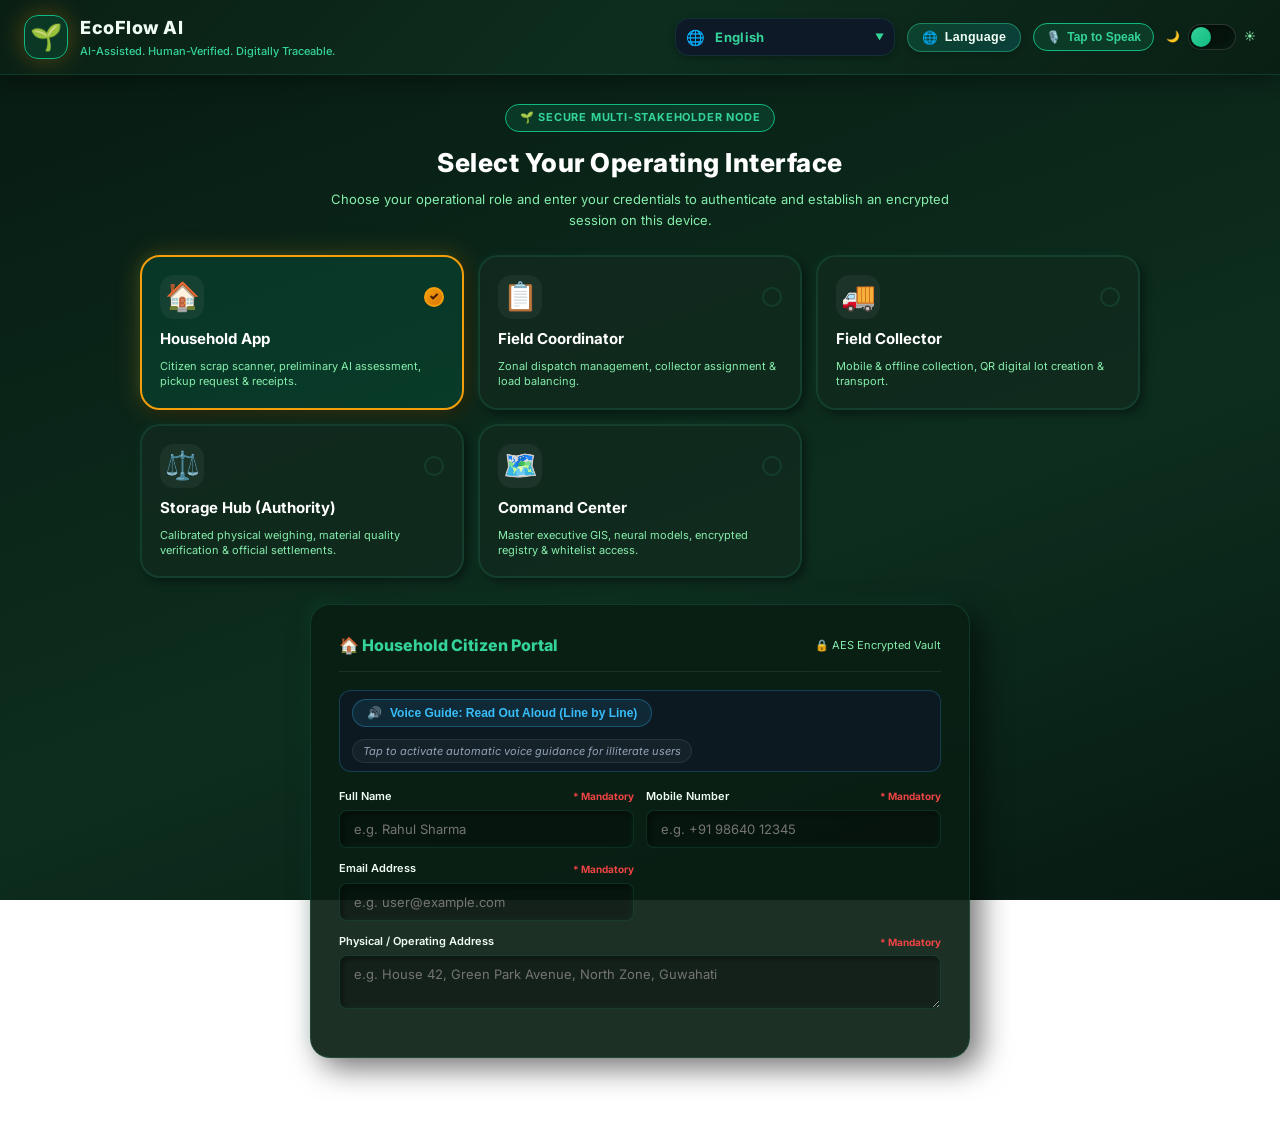
==== commit b1d739ff: "Enhance theme adaptation for language controls, UI micro-interactions, and role voice adjustments" ====
--- a/static/index.html
+++ b/static/index.html
@@ -7,8 +7,14 @@
   <meta name="description" content="AI-assisted, digitally managed recycling platform organizing the complete recyclable-waste journey from household to verified storage hub to authorized recycler." />
   <link rel="stylesheet" href="css/style.css" />
   <link rel="stylesheet" href="css/animations.css" />
+  <link rel="preconnect" href="https://fonts.googleapis.com">
+  <link rel="preconnect" href="https://fonts.gstatic.com" crossorigin>
+  <link href="https://fonts.googleapis.com/css2?family=Inter:wght@400;500;600;700;800;900&display=swap" rel="stylesheet">
 </head>
 <body>
+
+  <!-- Floating Particles Background -->
+  <div id="particles-canvas" aria-hidden="true"></div>
 
   <!-- ==================================================
        SECTION 53: 26-STEP COMPLETE JUDGE TOUR BAR (Hidden per user request)
@@ -91,6 +97,13 @@
       <button class="voice-btn-top" onclick="voiceAssistant.openVoiceModal('pickup-notes', 'pickup')" title="Multilingual Speech Recognition">
         🎙️ <span data-i18n="voice.tap_to_speak">Voice Assistant</span>
       </button>
+
+      <!-- Dark/Light Mode Toggle -->
+      <div class="theme-toggle-container" title="Toggle Light/Dark Mode">
+        <span class="theme-toggle-label">🌙</span>
+        <div class="theme-toggle-switch" id="theme-toggle" onclick="toggleThemeMode()"></div>
+        <span class="theme-toggle-label">☀️</span>
+      </div>
     </div>
   </header>
 
@@ -212,7 +225,7 @@
         🛡️ <strong>Restricted Executive Access:</strong> Only <code>dakssinghi@gmail.com</code> and authorized administrators on the whitelist have access to this portal. Phone number and address are not required.
       </div>
 
-      <div id="gf-collector-notice" data-i18n="gw.collector_notice" style="display: none; background: rgba(16, 185, 129, 0.15); border: 1px solid rgba(16, 185, 129, 0.35); border-radius: 8px; padding: 10px 14px; margin-bottom: 14px; font-size: 12px; color: #A7F3D0;">
+      <div id="gf-collector-notice" data-i18n="gw.collector_notice" style="display: none; background: rgba(16, 185, 129, 0.15); border: 1px solid rgba(16, 185, 129, 0.35); border-radius: 8px; padding: 10px 14px; margin-bottom: 14px; font-size: 12px; color: var(--text-muted);">
         🚚 <strong>Automated Identity:</strong> Upon entering your details, an individual, unique Collector ID (e.g. <code>COL-2026-XXXXX</code>) will be permanently generated for you and encrypted on the database.
       </div>
 
@@ -241,7 +254,10 @@
             <span data-i18n="gw.email_label">Email Address</span>
             <span class="field-tag field-tag-req" data-i18n="gw.mandatory">* Mandatory</span>
           </label>
-          <input type="email" id="gw-email" class="form-input" placeholder="e.g. user@example.com" data-i18n-placeholder="gw.email_placeholder" oninput="validateGatewayInputs()" />
+          <input type="email" id="gw-email" class="form-input" placeholder="e.g. user@example.com" data-i18n-placeholder="gw.email_placeholder" oninput="validateGatewayInputs(); validateEmailDomain()" />
+          <div class="email-validation-error" id="email-domain-error">
+            ⚠️ <span>Invalid email — please enter a valid domain (e.g. gmail.com, yahoo.com, outlook.com)</span>
+          </div>
         </div>
 
         <!-- Employee ID (Coordinator only) -->
@@ -251,7 +267,7 @@
             <span class="field-tag field-tag-req" data-i18n="gw.mandatory">* Mandatory</span>
           </label>
           <input type="text" id="gw-emp-id" class="form-input" placeholder="e.g. EMP-2026-101" data-i18n-placeholder="gw.emp_id_placeholder" oninput="validateGatewayInputs()" />
-          <small style="display: block; font-size: 10.5px; color: #94A3B8; margin-top: 4px;" data-i18n="gw.coord_id_hint">
+          <small style="display: block; font-size: 10.5px; color: var(--text-muted); margin-top: 4px;" data-i18n="gw.coord_id_hint">
             🛡️ <em>Strictly verified against Command Center Directory (e.g. <code>EMP-2026-101</code>, <code>EMP-2026-102</code>, <code>EMP-2026-103</code>, <code>EMP-2026-104</code>, <code>EMP-2026-904</code>)</em>
           </small>
         </div>
@@ -260,10 +276,10 @@
         <div class="gateway-field" id="gf-collector-id-container" style="display: none;">
           <label for="gw-collector-id">
             <span>Collector ID (If previously registered)</span>
-            <span class="field-tag" style="background: rgba(16, 185, 129, 0.2); color: #34D399;">Auto-Restore</span>
+            <span class="field-tag" style="background: rgba(16, 185, 129, 0.2); color: var(--accent-adaptive);">Auto-Restore</span>
           </label>
           <input type="text" id="gw-collector-id" class="form-input" placeholder="e.g. COL-00156 or COL-NP-0024" oninput="validateGatewayInputs()" />
-          <small style="display: block; font-size: 10.5px; color: #94A3B8; margin-top: 4px;">
+          <small style="display: block; font-size: 10.5px; color: var(--text-muted); margin-top: 4px;">
             🚚 <em>Entering your Collector ID will instantly restore all your past pickups, lots, and profile data directly into this device's local storage.</em>
           </small>
         </div>
@@ -315,7 +331,7 @@
         <!-- Top Household Bar -->
         <div class="household-app-bar">
         <div class="user-greeting-box">
-          <h2 id="hh-dynamic-greeting-title">Good Morning, <span class="editable-user-name" id="hh-user-display-name" onclick="promptChangeUserName()" title="Click to change name">User</span> 🌅</h2>
+          <h2 id="hh-dynamic-greeting-title" class="text-gradient-emerald">Good Morning, <span class="editable-user-name" id="hh-user-display-name" onclick="promptChangeUserName()" title="Click to change name">User</span> 🌅</h2>
           <p id="hh-dynamic-greeting-sub">AI-Assisted Scrap Recycling & Citizen Circular Economy Hub</p>
         </div>
       </div>
@@ -338,7 +354,7 @@
       </div>
 
       <!-- Real-Time 5-Step Lifecycle Progress Bar (Appears once pickup is accepted) -->
-      <div class="household-live-progress-card" id="household-live-progress-card" style="display: none;">
+      <div class="household-live-progress-card glass-panel" id="household-live-progress-card" style="display: none;">
         <div class="progress-card-top-row">
           <div class="progress-lot-badge">
             <span class="pulse-dot-green"></span>
@@ -411,7 +427,7 @@
       </div>
 
       <!-- Dynamic Environmental Impact Tagline -->
-      <div class="environment-tagline-card" id="environment-tagline-card">
+      <div class="environment-tagline-card glass-panel" id="environment-tagline-card">
         <div class="tagline-icon">🌿</div>
         <div class="tagline-content">
           <span class="tagline-badge">CIRCULAR ENVIRONMENT INSIGHT</span>
@@ -427,7 +443,7 @@
         <div class="tut-banner-content">
           <div class="tut-banner-icon">🎓</div>
           <div>
-            <h4 style="margin: 0; color: #FFFFFF;" data-i18n="tut.hh_banner_title">Household Quick Tutorial & Videos</h4>
+            <h4 style="margin: 0; color: var(--text-main);" data-i18n="tut.hh_banner_title">Household Quick Tutorial & Videos</h4>
             <p class="small text-muted mb-0" data-i18n="tut.hh_banner_desc">Step-by-step interactive walkthrough & animated video guides for each feature.</p>
           </div>
         </div>
@@ -435,7 +451,7 @@
           <button type="button" class="btn btn-sm btn-primary" onclick="openStepTutorial('household')" data-i18n="tut.start_tour">
             🧭 Start Step-by-Step Tour
           </button>
-          <button type="button" class="btn btn-sm btn-outline" style="border-color: #38BDF8; color: #38BDF8;" onclick="openVideoModal('hh_scanner')" data-i18n="tut.feature_videos">
+          <button type="button" class="btn btn-sm btn-outline" style="border-color: var(--accent-adaptive); color: var(--accent-adaptive);" onclick="openVideoModal('hh_scanner')" data-i18n="tut.feature_videos">
             🎥 Feature Video Demos
           </button>
         </div>
@@ -533,9 +549,9 @@
           </div>
         </div>
         <div id="household-pickups-list">
-          <div class="empty-state-notice" id="household-pickups-empty" style="text-align: center; padding: 40px 20px; color: #94A3B8;">
+          <div class="empty-state-notice" id="household-pickups-empty" style="text-align: center; padding: 40px 20px; color: var(--text-muted);">
             <div class="empty-state-icon" style="font-size: 36px; margin-bottom: 8px;">📦</div>
-            <h4 style="margin: 0 0 6px 0; color: #F8FAFC;">No Pickups Scheduled</h4>
+            <h4 style="margin: 0 0 6px 0; color: var(--text-main);">No Pickups Scheduled</h4>
             <p class="small text-muted" style="margin: 0 0 16px 0;">You have no active or completed scrap pickups. Tap "+ New" or "Sell Scrap" to schedule your first eco-collection.</p>
             <button type="button" class="btn btn-sm btn-primary" onclick="openPickupModal()">+ Request Scrap Pickup</button>
           </div>
@@ -609,9 +625,9 @@
           <button type="button" class="btn-feature-video-pill" onclick="openVideoModal('hh_settlement')">🎥 Video Demo</button>
         </div>
         <div id="settlement-receipt-view">
-          <div class="empty-state-notice" id="settlement-empty-notice" style="text-align: center; padding: 40px 20px; color: #94A3B8;">
+          <div class="empty-state-notice" id="settlement-empty-notice" style="text-align: center; padding: 40px 20px; color: var(--text-muted);">
             <div class="empty-state-icon" style="font-size: 40px; margin-bottom: 10px;">🧾</div>
-            <h4 style="margin: 0 0 6px 0; color: #F8FAFC;">No Settlement Receipts Yet</h4>
+            <h4 style="margin: 0 0 6px 0; color: var(--text-main);">No Settlement Receipts Yet</h4>
             <p class="small text-muted" style="margin: 0; max-width: 420px; margin-inline: auto;">
               Digital receipts and transparent weighment calculations will appear here automatically after your scrap is physically verified and paid at the hub.
             </p>
@@ -855,7 +871,7 @@
         <div class="impact-card" style="cursor: pointer;" onclick="openCollectorIdVerifyModal()" title="Register & Verify for basic phone / no phone collectors">
           <span class="impact-icon">🔍</span>
           <div>
-            <div class="impact-val" style="color: #34D399; font-size: 16px;">Verify ID</div>
+            <div class="impact-val" style="color: var(--accent-adaptive); font-size: 16px;">Verify ID</div>
             <div class="impact-lbl">Register & Verify Data ➔</div>
           </div>
         </div>
@@ -872,7 +888,7 @@
     <!-- Coordinator Fast Actions Bar -->
     <div style="display: flex; justify-content: space-between; align-items: center; margin-bottom: 14px; flex-wrap: wrap; gap: 10px; background: rgba(15, 23, 42, 0.6); border: 1px solid var(--border-glass); border-radius: 8px; padding: 10px 14px;">
       <div style="display: flex; align-items: center; gap: 8px;">
-        <span style="font-weight: 600; color: #E2E8F0;">Active Coordinator: <strong id="coord-user-name" style="color: #38BDF8;">Priyanka Baruah</strong></span>
+        <span style="font-weight: 600; color: var(--text-main);">Active Coordinator: <strong id="coord-user-name" style="color: var(--accent-adaptive);">Priyanka Baruah</strong></span>
         <button type="button" class="btn btn-sm btn-outline" style="font-size: 11px; padding: 2px 8px;" onclick="promptChangeUserName()" title="Edit Name">✏️ Edit Name</button>
       </div>
       <div style="display: flex; gap: 8px;">
@@ -915,7 +931,7 @@
             <button type="button" class="btn btn-primary" style="background: linear-gradient(135deg, #10B981, #059669); font-weight: 700;" onclick="openCollectorIdVerifyModal()">
               🔍 Register & Verify via Collector ID
             </button>
-            <button type="button" class="btn btn-outline" style="border-color: #34D399; color: #34D399; font-weight: 700;" onclick="openCoordinatorAddCollectorModal('no_phone')">
+            <button type="button" class="btn btn-outline" style="border-color: var(--accent-adaptive); color: var(--accent-adaptive); font-weight: 700;" onclick="openCoordinatorAddCollectorModal('no_phone')">
               📴 Add Phone-less Collector (COL-NP)
             </button>
             <button type="button" class="btn btn-primary" style="font-weight: 700;" onclick="openCoordinatorAddCollectorModal('smartphone')">
@@ -981,14 +997,14 @@
         <!-- Geofence Radar Info Banner -->
         <div style="background: rgba(16, 185, 129, 0.1); border: 1px solid rgba(16, 185, 129, 0.3); border-radius: 8px; padding: 12px 14px; margin-bottom: 16px; display: flex; align-items: center; gap: 12px;">
           <span style="font-size: 24px;">🌐</span>
-          <div style="font-size: 12px; color: #D1FAE5; line-height: 1.4;">
+          <div style="font-size: 12px; color: var(--text-muted); line-height: 1.4;">
             <strong>Interactive 2-Choice SMS Gateway:</strong> Candidates receive an instant flash SMS with options <code>1</code> (Accept) and <code>2</code> (Decline). Upon replying <code>1</code>, their unique <code>COL-NS-</code> ID is issued and registered to the database.
             <br/><span style="color: #FCD34D;">🔒 <strong>Privacy Assurance:</strong> Upon registration completion, candidate data is 100% erased from coordinator local storage and never readable by coordinators.</span>
           </div>
         </div>
 
         <!-- Nearby Candidate Kabadiwalas within 10km -->
-        <h4 class="mb-2" style="font-size: 13px; color: #FFFFFF;">Detected Unregistered Informal Aggregators in 10 km Radius:</h4>
+        <h4 class="mb-2" style="font-size: 13px; color: var(--text-main);">Detected Unregistered Informal Aggregators in 10 km Radius:</h4>
         <div class="inspector-grid" style="grid-template-columns: repeat(3, 1fr); gap: 14px; margin-bottom: 20px;" id="proximity-candidates-grid">
           <!-- Candidate 1 -->
           <div class="inspector-card" id="card-cand-shankar">
@@ -1061,7 +1077,7 @@
         <div class="privacy-sealed-banner" id="coord-privacy-banner" style="display: none;">
           <span class="privacy-sealed-icon">🔒</span>
           <div>
-            <strong style="color: #34D399; font-size: 13px;">Zero-Knowledge Privacy Guaranteed:</strong>
+            <strong style="color: var(--accent-adaptive); font-size: 13px;">Zero-Knowledge Privacy Guaranteed:</strong>
             <p class="small text-muted mb-0">Candidate registration complete. All local candidate entries have been completely cleared and purged from your device storage. The new collector is operating anonymously under tokenized ID with database-level AES-256 encryption.</p>
           </div>
         </div>
@@ -1083,7 +1099,7 @@
       <div class="tut-banner-content">
         <div class="tut-banner-icon">🚚</div>
         <div>
-          <h4 style="margin: 0; color: #FFFFFF;" data-i18n="tut.col_banner_title">Field Collector Operational Training</h4>
+          <h4 style="margin: 0; color: var(--text-main);" data-i18n="tut.col_banner_title">Field Collector Operational Training</h4>
           <p class="small text-muted mb-0" data-i18n="tut.col_banner_desc">Guided tour and short feature video tutorials on doorstep collection and lot sealing.</p>
         </div>
       </div>
@@ -1091,7 +1107,7 @@
         <button type="button" class="btn btn-sm btn-primary" onclick="openStepTutorial('collector')" data-i18n="tut.col_start_tour">
           🧭 Start Collector Tour
         </button>
-        <button type="button" class="btn btn-sm btn-outline" style="border-color: #38BDF8; color: #38BDF8;" onclick="openVideoModal('col_modes')" data-i18n="tut.col_feature_videos">
+        <button type="button" class="btn btn-sm btn-outline" style="border-color: var(--accent-adaptive); color: var(--accent-adaptive);" onclick="openVideoModal('col_modes')" data-i18n="tut.col_feature_videos">
           🎥 Collector Video Demos
         </button>
       </div>
@@ -1105,7 +1121,7 @@
             <h2 style="display: flex; align-items: center; justify-content: space-between; flex-wrap: wrap; gap: 8px;">
               <span><span id="collector-user-name">Field Collector</span> (<span id="collector-id-badge-hdr">COL-00142</span>)</span>
               <div style="display: flex; gap: 6px; align-items: center;">
-                <button type="button" class="btn btn-sm btn-outline" style="font-size: 11px; padding: 2px 8px; border-color: rgba(56, 189, 248, 0.5); color: #38BDF8;" onclick="openJoinSmartphoneModal()" title="Login with Collector ID to restore data">🔑 Login with Collector ID</button>
+                <button type="button" class="btn btn-sm btn-outline" style="font-size: 11px; padding: 2px 8px; border-color: rgba(56, 189, 248, 0.5); color: var(--accent-adaptive);" onclick="openJoinSmartphoneModal()" title="Login with Collector ID to restore data">🔑 Login with Collector ID</button>
                 <button type="button" class="btn btn-sm btn-outline" style="font-size: 11px; padding: 2px 8px; border-color: rgba(255,255,255,0.2);" onclick="promptChangeUserName()" title="Edit Name">✏️ Edit Name</button>
               </div>
             </h2>
@@ -1122,7 +1138,7 @@
           <!-- Empty State when Collector Has No Active Assignment (Initial First Login) -->
           <div id="collector-no-assignment-notice" style="display: block; background: rgba(30, 41, 59, 0.7); border: 1px dashed rgba(148, 163, 184, 0.3); border-radius: var(--radius-md); padding: 28px 20px; text-align: center; margin-bottom: 12px;">
             <span style="font-size: 32px; display: block; margin-bottom: 8px;">📭</span>
-            <h4 style="margin: 0 0 6px 0; color: #F8FAFC;">No Active Pickup Assignment</h4>
+            <h4 style="margin: 0 0 6px 0; color: var(--text-main);">No Active Pickup Assignment</h4>
             <p class="small text-muted" style="margin: 0;">You have no active collection assignments. Once a field coordinator assigns a scrap pickup in your zone, collection details and navigation will appear here in real-time.</p>
           </div>
 
@@ -1131,7 +1147,7 @@
             <div style="display: flex; justify-content: space-between; align-items: center; margin-bottom: 10px;">
               <div style="display: flex; align-items: center; gap: 8px;">
                 <span class="status-pill status-active" style="font-size: 10px;">ACTIVE PICKUP ASSIGNMENT</span>
-                <span style="font-size: 11px; color: #94A3B8;" id="collector-active-pickup-id">—</span>
+                <span style="font-size: 11px; color: var(--text-muted);" id="collector-active-pickup-id">—</span>
               </div>
               <button type="button" class="btn-feature-video-pill" onclick="openVideoModal('col_assignment')">🎥 Video Demo</button>
             </div>
@@ -1142,24 +1158,24 @@
                 <span style="font-size: 22px; line-height: 1;">📍</span>
                 <div style="flex: 1;">
                   <div style="display: flex; justify-content: space-between; align-items: center; flex-wrap: wrap; gap: 4px;">
-                    <span style="font-size: 11px; font-weight: 700; color: #38BDF8; text-transform: uppercase; letter-spacing: 0.5px;">Household Destination & Doorstep Address</span>
+                    <span style="font-size: 11px; font-weight: 700; color: var(--accent-adaptive); text-transform: uppercase; letter-spacing: 0.5px;">Household Destination & Doorstep Address</span>
                     <span class="badge-blue" id="collector-address-zone" style="font-size: 10px;">ZONE B</span>
                   </div>
-                  <h4 style="margin: 4px 0 2px 0; color: #F8FAFC; font-size: 15px; font-weight: 700;" id="collector-household-address">
+                  <h4 style="margin: 4px 0 2px 0; color: var(--text-main); font-size: 15px; font-weight: 700;" id="collector-household-address">
                     —
                   </h4>
-                  <div style="display: flex; gap: 14px; flex-wrap: wrap; font-size: 12px; color: #CBD5E1; margin-top: 4px;">
-                    <span>👤 Citizen: <strong id="collector-household-name" style="color: #FFFFFF;">—</strong></span>
-                    <span>📞 Phone: <strong id="collector-household-phone" style="color: #34D399;">—</strong></span>
-                    <span id="collector-household-landmark-wrap" style="color: #94A3B8;">🏛️ Landmark: <span id="collector-household-landmark" style="color: #CBD5E1;">—</span></span>
+                  <div style="display: flex; gap: 14px; flex-wrap: wrap; font-size: 12px; color: var(--text-muted); margin-top: 4px;">
+                    <span>👤 Citizen: <strong id="collector-household-name" style="color: var(--text-main);">—</strong></span>
+                    <span>📞 Phone: <strong id="collector-household-phone" style="color: var(--accent-adaptive);">—</strong></span>
+                    <span id="collector-household-landmark-wrap" style="color: var(--text-muted);">🏛️ Landmark: <span id="collector-household-landmark" style="color: var(--text-muted);">—</span></span>
                   </div>
                 </div>
               </div>
             </div>
 
             <!-- Scrap Details Summary -->
-            <div style="display: flex; justify-content: space-between; align-items: center; font-size: 12px; color: #94A3B8; background: rgba(255, 255, 255, 0.03); padding: 8px 12px; border-radius: 6px;" id="collector-active-assignment-info">
-              <span>📦 Expected Scrap: <strong id="collector-scrap-material" style="color: #E2E8F0;">No active scrap</strong></span>
+            <div style="display: flex; justify-content: space-between; align-items: center; font-size: 12px; color: var(--text-muted); background: rgba(255, 255, 255, 0.03); padding: 8px 12px; border-radius: 6px;" id="collector-active-assignment-info">
+              <span>📦 Expected Scrap: <strong id="collector-scrap-material" style="color: var(--text-main);">No active scrap</strong></span>
               <span>Est. Value: <strong id="collector-scrap-value" style="color: #FBBF24;">—</strong></span>
             </div>
           </div>
@@ -1174,7 +1190,7 @@
               <canvas id="collector-active-qr" width="150" height="150" style="border: 1px solid var(--border-glass); border-radius: 8px;"></canvas>
             </div>
             <p class="small text-muted mb-1">Bound to Household, Collector ID, and Pickup ID.</p>
-            <div id="collector-lot-lock-badge" style="display: none; background: rgba(16, 185, 129, 0.15); border: 1px solid #10B981; color: #34D399; font-size: 11px; font-weight: 700; padding: 6px 12px; border-radius: 6px; margin-top: 6px;">
+            <div id="collector-lot-lock-badge" style="display: none; background: rgba(16, 185, 129, 0.15); border: 1px solid #10B981; color: var(--accent-adaptive); font-size: 11px; font-weight: 700; padding: 6px 12px; border-radius: 6px; margin-top: 6px;">
               🔒 Cryptographically Sealed & Locked to Server • Immutable
             </div>
           </div>
@@ -1188,7 +1204,7 @@
             <div style="display: flex; justify-content: space-between; align-items: center; margin-bottom: 12px;">
               <div style="display: flex; align-items: center; gap: 8px;">
                 <span class="pulse-dot-green"></span>
-                <span style="font-size: 13px; font-weight: 700; color: #FFFFFF;">Collection Lifecycle Progress</span>
+                <span style="font-size: 13px; font-weight: 700; color: var(--text-main);">Collection Lifecycle Progress</span>
               </div>
               <span class="status-pill status-active" id="col-lifecycle-status-tag" style="font-size: 10px;">PICKUP ACCEPTED</span>
             </div>
@@ -1226,9 +1242,9 @@
             </div>
 
             <div style="display: flex; justify-content: space-between; align-items: center; margin-top: 14px; padding-top: 10px; border-top: 1px solid rgba(255, 255, 255, 0.08); font-size: 11px; flex-wrap: wrap; gap: 8px;">
-              <span id="col-step-action-desc" style="color: #94A3B8;">Doorstep collection in progress</span>
+              <span id="col-step-action-desc" style="color: var(--text-muted);">Doorstep collection in progress</span>
               <div style="display: flex; gap: 6px;">
-                <button type="button" class="btn btn-sm btn-outline" id="btn-col-mark-collected" onclick="advanceCollectorProgress(2)" style="font-size: 11px; padding: 3px 10px; border-color: #38BDF8; color: #38BDF8;">
+                <button type="button" class="btn btn-sm btn-outline" id="btn-col-mark-collected" onclick="advanceCollectorProgress(2)" style="font-size: 11px; padding: 3px 10px; border-color: var(--accent-adaptive); color: var(--accent-adaptive);">
                   ✓ Mark Pickup Completed
                 </button>
               </div>
@@ -1241,14 +1257,14 @@
           <!-- Grassroots Peer Onboarding (No Physical Phone) -->
           <div class="hub-card mt-2" style="background: rgba(16, 185, 129, 0.08); border: 1px dashed var(--primary-leaf); padding: 14px; border-radius: 8px;">
             <div style="display: flex; justify-content: space-between; align-items: center; margin-bottom: 6px;">
-              <span style="font-weight: 700; color: #34D399; font-size: 13px;">📴 Grassroots Peer Registration</span>
+              <span style="font-weight: 700; color: var(--accent-adaptive); font-size: 13px;">📴 Grassroots Peer Registration</span>
               <div style="display: flex; gap: 6px; align-items: center;">
                 <button type="button" class="btn-feature-video-pill" onclick="openVideoModal('col_grassroots')">🎥 Video Demo</button>
                 <span class="badge-green" style="font-size: 10px;">COLLECTOR PERMISSION</span>
               </div>
             </div>
             <p class="small text-muted mb-2">Empower informal waste-pickers without phones. Register them to generate an official <strong>COL-NP-</strong> Collector ID with physical lot token.</p>
-            <button type="button" class="btn btn-outline btn-block" style="border-color: var(--primary-leaf); color: #34D399; font-weight: 700;" onclick="openPhonelessCollectorModal()">
+            <button type="button" class="btn btn-outline btn-block" style="border-color: var(--primary-leaf); color: var(--accent-adaptive); font-weight: 700;" onclick="openPhonelessCollectorModal()">
               ➕ Register Collector (No Physical Phone)
             </button>
           </div>
@@ -1386,7 +1402,7 @@
           <!-- BUILT-IN QR SCANNER STATION FOR STORAGE HUB -->
           <div class="hub-qr-scanner-card" id="hub-built-in-scanner">
             <div style="display: flex; justify-content: space-between; align-items: center; margin-bottom: 8px;">
-              <h4 style="margin: 0; color: #FFFFFF; font-size: 14px; display: flex; align-items: center; gap: 6px;">
+              <h4 style="margin: 0; color: var(--text-main); font-size: 14px; display: flex; align-items: center; gap: 6px;">
                 <span>📷</span> Built-in Digital QR Scanner
               </h4>
               <span class="badge-green" style="font-size: 10px;">DIRECT HUB AUTHORITY</span>
@@ -1408,7 +1424,7 @@
               <button type="button" class="btn btn-sm btn-primary" id="btn-hub-toggle-camera" onclick="toggleHubCameraScanner()" style="font-size: 11px; padding: 4px 10px;">
                 📹 Start Camera Scan
               </button>
-              <button type="button" class="btn btn-sm btn-outline" id="btn-hub-quick-scan" onclick="quickScanActiveCollectorLot()" style="font-size: 11px; padding: 4px 10px; border-color: #38BDF8; color: #38BDF8; font-weight: 700;" title="Instantly scan the active field collector's sealed QR lot">
+              <button type="button" class="btn btn-sm btn-outline" id="btn-hub-quick-scan" onclick="quickScanActiveCollectorLot()" style="font-size: 11px; padding: 4px 10px; border-color: var(--accent-adaptive); color: var(--accent-adaptive); font-weight: 700;" title="Instantly scan the active field collector's sealed QR lot">
                 ⚡ Quick Scan Collector QR
               </button>
               <label class="btn btn-sm btn-outline" style="font-size: 11px; padding: 4px 10px; margin: 0; cursor: pointer;">
@@ -1502,13 +1518,13 @@
           <div class="hub-payment-settlement-box" id="hub-payment-settlement-box" style="display: none;">
             <div style="display: flex; align-items: center; justify-content: center; gap: 8px; margin-bottom: 6px;">
               <span class="pulse-dot-green"></span>
-              <strong style="color: #34D399; font-size: 14px;">Instant Settlement Payout Authorized</strong>
+              <strong style="color: var(--accent-adaptive); font-size: 14px;">Instant Settlement Payout Authorized</strong>
             </div>
             <p class="small text-muted mb-2">Physical weights and materials verified. Disburse verified funds directly to Collector & Household via UPI / Direct Transfer.</p>
             <button type="button" class="btn btn-primary btn-block" id="btn-hub-release-payment" onclick="processHubPaymentRelease()" style="background: linear-gradient(135deg, #10B981, #059669); font-weight: 800; font-size: 14px; padding: 12px; box-shadow: 0 4px 16px rgba(16, 185, 129, 0.4);">
               💳 Release & Settle Instant Payment
             </button>
-            <div id="hub-payment-disbursed-msg" style="display: none; margin-top: 8px; color: #A7F3D0; font-size: 12px; font-weight: 700;"></div>
+            <div id="hub-payment-disbursed-msg" style="display: none; margin-top: 8px; color: var(--text-muted); font-size: 12px; font-weight: 700;"></div>
           </div>
 
           <button class="btn btn-outline btn-block mt-2" onclick="switchPerspective('household'); switchHouseholdTab('settlement');">
@@ -1568,9 +1584,9 @@
           <span class="badge-green" style="font-size: 11px;">EPR Certified Aggregate</span>
         </div>
         <div class="inspector-grid" id="hub-inventory-batches-list" style="grid-template-columns: repeat(auto-fit, minmax(280px, 1fr)); gap: 16px;">
-          <div class="empty-state-notice" style="grid-column: 1 / -1; text-align: center; padding: 36px 20px; color: #94A3B8;">
+          <div class="empty-state-notice" style="grid-column: 1 / -1; text-align: center; padding: 36px 20px; color: var(--text-muted);">
             <span style="font-size: 32px; display: block; margin-bottom: 8px;">📦</span>
-            <h4 style="margin: 0 0 6px 0; color: #F8FAFC;">No Aggregated Batches Yet</h4>
+            <h4 style="margin: 0 0 6px 0; color: var(--text-main);">No Aggregated Batches Yet</h4>
             <p class="small text-muted" style="margin: 0;">Inventory batches will be generated as verified lots are aggregated at the hub.</p>
           </div>
         </div>
@@ -1591,8 +1607,8 @@
 
       <!-- Command Center Session Identity & Access Control Simulator -->
       <div id="admin-session-identity-box" style="display: flex; align-items: center; gap: 10px; background: rgba(15, 23, 42, 0.85); padding: 8px 14px; border-radius: 8px; border: 1px solid rgba(56, 189, 248, 0.3);">
-        <span id="admin-logged-in-label" style="font-size: 12px; color: #34D399; font-weight: 700;">👑 Logged in as: Daksh Singhi (Owner - dakssinghi@gmail.com)</span>
-        <button type="button" id="btn-toggle-admin-session" class="btn btn-sm btn-outline" style="font-size: 11px; padding: 3px 10px; border-color: rgba(56, 189, 248, 0.4); color: #38BDF8;" onclick="toggleAdminSessionIdentity()">
+        <span id="admin-logged-in-label" style="font-size: 12px; color: var(--accent-adaptive); font-weight: 700;">👑 Logged in as: Daksh Singhi (Owner - dakssinghi@gmail.com)</span>
+        <button type="button" id="btn-toggle-admin-session" class="btn btn-sm btn-outline" style="font-size: 11px; padding: 3px 10px; border-color: rgba(56, 189, 248, 0.4); color: var(--accent-adaptive);" onclick="toggleAdminSessionIdentity()">
           🔄 Simulate Other Officer Login
         </button>
       </div>
@@ -1607,11 +1623,11 @@
         <div>
           <div style="display: flex; align-items: center; gap: 8px; margin-bottom: 4px;">
             <span style="font-size: 18px;">🛡️</span>
-            <h3 style="margin: 0; font-size: 16px; color: #F8FAFC;">Command Center Whitelist & Root Access Control</h3>
+            <h3 style="margin: 0; font-size: 16px; color: var(--text-main);">Command Center Whitelist & Root Access Control</h3>
             <span class="badge-green" style="font-size: 10px;">ROOT OWNER ONLY</span>
           </div>
           <p class="text-muted small" style="margin: 0;">
-            Logged in Root Owner: <strong style="color: #34D399;">Daksh Singhi (dakssinghi@gmail.com)</strong>. Only the root owner has sovereign authority to authorize or revoke Command Center administrative access.
+            Logged in Root Owner: <strong style="color: var(--accent-adaptive);">Daksh Singhi (dakssinghi@gmail.com)</strong>. Only the root owner has sovereign authority to authorize or revoke Command Center administrative access.
           </p>
         </div>
         <button type="button" class="btn btn-sm btn-outline" onclick="toggleWhitelistCollapse()" id="btn-toggle-whitelist-collapse" style="font-size: 11px; padding: 3px 8px;">
@@ -1622,7 +1638,7 @@
       <div id="admin-whitelist-panel-body">
         <!-- Authorize New Administrator Form -->
         <div class="form-group mb-2" style="background: rgba(0, 0, 0, 0.35); padding: 12px 14px; border-radius: 8px; border: 1px solid var(--border-glass);">
-          <label style="font-size: 12px; font-weight: 700; color: #E2E8F0; margin-bottom: 6px; display: block;">Authorize New Administrator for Command Center:</label>
+          <label style="font-size: 12px; font-weight: 700; color: var(--text-main); margin-bottom: 6px; display: block;">Authorize New Administrator for Command Center:</label>
           <div style="display: flex; gap: 8px; flex-wrap: wrap;">
             <input type="email" id="new-admin-email" class="form-input" placeholder="Officer Email (e.g. supervisor@ecoflow.ai)" style="flex: 2; min-width: 220px;" />
             <input type="text" id="new-admin-name" class="form-input" placeholder="Officer Designation (e.g. Zonal Operations Director)" style="flex: 2; min-width: 200px;" />
@@ -1762,10 +1778,10 @@
         <!-- Interactive AI Model Testing Modal / Output Console -->
         <div id="ai-test-console-modal" style="display: none; margin-top: 16px; background: rgba(15, 23, 42, 0.95); border: 1px solid rgba(56, 189, 248, 0.4); border-radius: 8px; padding: 16px;">
           <div style="display: flex; justify-content: space-between; align-items: center; margin-bottom: 8px;">
-            <strong style="color: #38BDF8; font-size: 14px;" id="ai-console-title">🧪 Model Diagnostic Test Console</strong>
+            <strong style="color: var(--accent-adaptive); font-size: 14px;" id="ai-console-title">🧪 Model Diagnostic Test Console</strong>
             <button type="button" class="btn btn-sm btn-outline" onclick="closeAITestConsole()" style="font-size: 11px; padding: 2px 8px;">✕ Close</button>
           </div>
-          <pre id="ai-console-output" style="background: rgba(0, 0, 0, 0.5); padding: 12px; border-radius: 6px; color: #A7F3D0; font-size: 12px; max-height: 250px; overflow-y: auto; white-space: pre-wrap; font-family: monospace;"></pre>
+          <pre id="ai-console-output" style="background: rgba(0, 0, 0, 0.5); padding: 12px; border-radius: 6px; color: var(--text-muted); font-size: 12px; max-height: 250px; overflow-y: auto; white-space: pre-wrap; font-family: monospace;"></pre>
         </div>
       </div>
     </div>
@@ -1812,7 +1828,7 @@
         <!-- Query Form & Live Lot Quick Selector -->
         <div style="background: rgba(15, 23, 42, 0.7); border: 1px solid var(--border-glass); border-radius: 8px; padding: 14px; margin-bottom: 16px;">
           <div style="display: flex; justify-content: space-between; align-items: center; flex-wrap: wrap; gap: 8px; margin-bottom: 10px;">
-            <label style="font-size: 12px; font-weight: 700; color: #E2E8F0; margin: 0;">Query Digital Waste Lot Token or Pickup Reference:</label>
+            <label style="font-size: 12px; font-weight: 700; color: var(--text-main); margin: 0;">Query Digital Waste Lot Token or Pickup Reference:</label>
           <div style="display: flex; gap: 8px; flex-wrap: wrap;">
             <input type="text" id="trace-input-id" class="form-input" value="" style="flex: 2; min-width: 200px;" placeholder="Enter active Lot ID or Pickup Reference (e.g. LOT-2026-...)" />
             <button class="btn btn-primary" onclick="loadTraceabilityChain(document.getElementById('trace-input-id').value)">
@@ -1825,9 +1841,9 @@
         </div>
 
         <div id="traceability-chain-view">
-          <div class="empty-state-notice" style="text-align: center; padding: 40px 20px; color: #94A3B8;">
+          <div class="empty-state-notice" style="text-align: center; padding: 40px 20px; color: var(--text-muted);">
             <span style="font-size: 32px; display: block; margin-bottom: 8px;">🔍</span>
-            <h4 style="margin: 0 0 6px 0; color: #F8FAFC;">Traceability Provenance Search</h4>
+            <h4 style="margin: 0 0 6px 0; color: var(--text-main);">Traceability Provenance Search</h4>
             <p class="small text-muted" style="margin: 0;">Enter an active Lot ID or Pickup Reference above to inspect its verified 10-stage end-to-end cryptographic lifecycle.</p>
           </div>
         </div>
@@ -1848,7 +1864,7 @@
         <!-- Dynamic Regional Market Rate Adjustment Tool -->
         <div style="background: rgba(15, 23, 42, 0.7); border: 1px solid rgba(56, 189, 248, 0.25); border-radius: 8px; padding: 14px; margin-bottom: 16px;">
           <div style="display: flex; justify-content: space-between; align-items: center; flex-wrap: wrap; gap: 8px; margin-bottom: 8px;">
-            <strong style="color: #38BDF8; font-size: 13px;">📊 Zonal Commodity Price Engine (Live Guwahati Mandi Adjuster)</strong>
+            <strong style="color: var(--accent-adaptive); font-size: 13px;">📊 Zonal Commodity Price Engine (Live Guwahati Mandi Adjuster)</strong>
             <span class="small text-muted">Simulate seasonal market fluctuation (+/- %) across all buying rates</span>
           </div>
           <div style="display: flex; gap: 8px; align-items: center; flex-wrap: wrap;">
@@ -1857,7 +1873,7 @@
             <button type="button" class="btn btn-sm btn-primary active" id="btn-rate-baseline" onclick="adjustRegionalRates(0)" style="font-size: 11px; padding: 4px 10px;">⚖️ Baseline Mandi Standard (0%)</button>
             <button type="button" class="btn btn-sm btn-outline" onclick="adjustRegionalRates(5)" style="font-size: 11px; padding: 4px 10px;">📈 +5% Peak Demand</button>
             <button type="button" class="btn btn-sm btn-outline" onclick="adjustRegionalRates(10)" style="font-size: 11px; padding: 4px 10px;">📈 +10% Copper/Metal Surge</button>
-            <span id="rate-adjustment-indicator" style="font-size: 11px; color: #34D399; font-weight: 700; margin-left: 6px;">Status: Current Official Mandi Benchmark Active</span>
+            <span id="rate-adjustment-indicator" style="font-size: 11px; color: var(--accent-adaptive); font-weight: 700; margin-left: 6px;">Status: Current Official Mandi Benchmark Active</span>
           </div>
         </div>
 
@@ -1883,19 +1899,19 @@
 
         <!-- Quality Grading Standards Matrix -->
         <div style="background: rgba(0, 0, 0, 0.35); border: 1px solid var(--border-glass); border-radius: 8px; padding: 14px;">
-          <h4 style="margin: 0 0 10px 0; color: #F8FAFC; font-size: 13px;">🏅 CPCB / BIS Quality Grading Matrix & Price Multipliers</h4>
+          <h4 style="margin: 0 0 10px 0; color: var(--text-main); font-size: 13px;">🏅 CPCB / BIS Quality Grading Matrix & Price Multipliers</h4>
           <div style="display: grid; grid-template-columns: repeat(3, 1fr); gap: 12px;">
             <div style="background: rgba(16, 185, 129, 0.08); border: 1px solid rgba(16, 185, 129, 0.3); border-radius: 6px; padding: 10px;">
               <span class="badge-green" style="font-size: 10px; margin-bottom: 4px; display: inline-block;">GRADE A (100% - 105% Value)</span>
-              <p style="font-size: 11px; color: #CBD5E1; margin: 4px 0 0 0;">Zero contamination, bare bright copper (>99% purity), clean dry rinsed PET bottles, crisp unsoiled newsprint.</p>
+              <p style="font-size: 11px; color: var(--text-muted); margin: 4px 0 0 0;">Zero contamination, bare bright copper (>99% purity), clean dry rinsed PET bottles, crisp unsoiled newsprint.</p>
             </div>
             <div style="background: rgba(56, 189, 248, 0.08); border: 1px solid rgba(56, 189, 248, 0.3); border-radius: 6px; padding: 10px;">
               <span class="badge-blue" style="font-size: 10px; margin-bottom: 4px; display: inline-block;">GRADE B (85% - 100% Value)</span>
-              <p style="font-size: 11px; color: #CBD5E1; margin: 4px 0 0 0;">Light oxidation, standard desktop motherboards, colored rinsed PET, minor label adhesives, clean packaging cartons.</p>
+              <p style="font-size: 11px; color: var(--text-muted); margin: 4px 0 0 0;">Light oxidation, standard desktop motherboards, colored rinsed PET, minor label adhesives, clean packaging cartons.</p>
             </div>
             <div style="background: rgba(245, 158, 11, 0.08); border: 1px solid rgba(245, 158, 11, 0.3); border-radius: 6px; padding: 10px;">
               <span class="badge-gold" style="font-size: 10px; margin-bottom: 4px; display: inline-block;">GRADE C (70% - 85% Value)</span>
-              <p style="font-size: 11px; color: #CBD5E1; margin: 4px 0 0 0;">Mixed offcuts with light solder residue, aged paper inserts, low-grade power supply boards, pressed mixed alloys.</p>
+              <p style="font-size: 11px; color: var(--text-muted); margin: 4px 0 0 0;">Mixed offcuts with light solder residue, aged paper inserts, low-grade power supply boards, pressed mixed alloys.</p>
             </div>
           </div>
         </div>
@@ -1957,7 +1973,7 @@
             <p class="text-muted small">All user data is stored encrypted in SQLite using military-grade PBKDF2/AES-256-HMAC keystreams, segregated into dedicated role categories.</p>
           </div>
           <div style="display: flex; gap: 8px; align-items: center; flex-wrap: wrap;">
-            <button type="button" class="btn btn-sm btn-outline" id="btn-toggle-cipher-view" onclick="toggleRegistryCipherDisplay()" style="font-size: 11px; padding: 4px 10px; border-color: #38BDF8; color: #38BDF8;">
+            <button type="button" class="btn btn-sm btn-outline" id="btn-toggle-cipher-view" onclick="toggleRegistryCipherDisplay()" style="font-size: 11px; padding: 4px 10px; border-color: var(--accent-adaptive); color: var(--accent-adaptive);">
               👁️ Toggle Raw Ciphertext / Decrypted
             </button>
             <span class="status-badge status-verified" id="registry-count-badge">Encrypted Database Storage</span>
@@ -1988,7 +2004,7 @@
           <div style="display: flex; justify-content: space-between; align-items: center; margin-bottom: 10px;">
             <div style="display: flex; align-items: center; gap: 8px;">
               <span style="font-size: 18px;">🏠</span>
-              <h4 style="margin: 0; color: #38BDF8; font-size: 14px;">Household Citizens Encrypted Registry</h4>
+              <h4 style="margin: 0; color: var(--accent-adaptive); font-size: 14px;">Household Citizens Encrypted Registry</h4>
               <span class="badge-blue" id="cat-badge-hh" style="font-size: 10px;">Citizens</span>
             </div>
             <span class="small text-muted">Doorstep scrap generators • Zero-knowledge address tokens</span>
@@ -2018,7 +2034,7 @@
           <div style="display: flex; justify-content: space-between; align-items: center; margin-bottom: 10px;">
             <div style="display: flex; align-items: center; gap: 8px;">
               <span style="font-size: 18px;">📋</span>
-              <h4 style="margin: 0; color: #34D399; font-size: 14px;">Field Coordinators Encrypted Registry</h4>
+              <h4 style="margin: 0; color: var(--accent-adaptive); font-size: 14px;">Field Coordinators Encrypted Registry</h4>
               <span class="badge-green" id="cat-badge-coord" style="font-size: 10px;">Supervisory Officers</span>
             </div>
             <span class="small text-muted">Zonal dispatch supervisors • Municipal command cleared</span>
@@ -2121,11 +2137,11 @@
         <div class="inspector-grid mb-2" style="grid-template-columns: repeat(4, 1fr); gap: 10px;">
           <div class="inspector-card" style="padding: 10px; text-align: center;">
             <div class="small text-muted">Total Authorized Emails</div>
-            <div style="font-size: 20px; font-weight: 800; color: #38BDF8;" id="metric-access-total">7</div>
+            <div style="font-size: 20px; font-weight: 800; color: var(--accent-adaptive);" id="metric-access-total">7</div>
           </div>
           <div class="inspector-card" style="padding: 10px; text-align: center;">
             <div class="small text-muted">Root Sovereign Owner</div>
-            <div style="font-size: 13px; font-weight: 700; color: #34D399;">Daksh Singhi</div>
+            <div style="font-size: 13px; font-weight: 700; color: var(--accent-adaptive);">Daksh Singhi</div>
           </div>
           <div class="inspector-card" style="padding: 10px; text-align: center;">
             <div class="small text-muted">Security Encryption</div>
@@ -2175,8 +2191,8 @@
           <div style="display: flex; align-items: flex-start; gap: 10px;">
             <span style="font-size: 20px;">💡</span>
             <div>
-              <strong style="color: #38BDF8; font-size: 13px; display: block; margin-bottom: 4px;">Architectural Distinction: Traffic Crowding vs. NVD Vulnerabilities</strong>
-              <p style="font-size: 12px; color: #CBD5E1; margin: 0; line-height: 1.5;">
+              <strong style="color: var(--accent-adaptive); font-size: 13px; display: block; margin-bottom: 4px;">Architectural Distinction: Traffic Crowding vs. NVD Vulnerabilities</strong>
+              <p style="font-size: 12px; color: var(--text-muted); margin: 0; line-height: 1.5;">
                 <strong>Why NVD does not directly handle traffic crowding:</strong> The National Vulnerability Database (NVD), maintained by NIST, is an external repository of software security vulnerabilities (CVEs), not a real-time load balancer or queue. Querying NVD during a high-traffic rush would create external latency bottlenecks and hit NIST API rate limits (5 req / 30s).<br/>
                 <strong>How the App Prevents Server Breakdown:</strong> Our integrated <strong>TrafficShield Engine</strong> prevents traffic crowding crashes via <em>in-memory RAM micro-caching (0.1ms responses)</em>, <em>adaptive concurrency limits (100-thread ceiling)</em>, and <em>circuit breakers</em>. Meanwhile, the <strong>NVD Vulnerability Guard</strong> protects against <em>software-level Denial of Service (DoS) exploits (CWE-400 / CWE-770)</em> by auditing all runtime components against NIST advisories.
               </p>
@@ -2189,7 +2205,7 @@
           <div style="display: flex; justify-content: space-between; align-items: center; margin-bottom: 12px; flex-wrap: wrap; gap: 8px;">
             <div style="display: flex; align-items: center; gap: 8px;">
               <span style="font-size: 18px;">⚡</span>
-              <h4 style="margin: 0; color: #38BDF8; font-size: 14px;">Live Anti-Breakdown Traffic Shield Telemetry</h4>
+              <h4 style="margin: 0; color: var(--accent-adaptive); font-size: 14px;">Live Anti-Breakdown Traffic Shield Telemetry</h4>
               <span class="badge-blue" style="font-size: 10px;">Live In-Memory Guard</span>
             </div>
             <div style="display: flex; gap: 8px; align-items: center;">
@@ -2206,33 +2222,33 @@
           <div class="inspector-grid mb-2" style="grid-template-columns: repeat(4, 1fr); gap: 10px;">
             <div class="inspector-card" style="padding: 12px; text-align: center; background: rgba(0,0,0,0.35);">
               <div class="small text-muted">Active Concurrent Requests</div>
-              <div style="font-size: 20px; font-weight: 800; color: #34D399;" id="metric-active-concurrency">0 / 100</div>
-              <small style="color: #94A3B8; font-size: 10px;">Adaptive Ceiling Active</small>
+              <div style="font-size: 20px; font-weight: 800; color: var(--accent-adaptive);" id="metric-active-concurrency">0 / 100</div>
+              <small style="color: var(--text-muted); font-size: 10px;">Adaptive Ceiling Active</small>
             </div>
             <div class="inspector-card" style="padding: 12px; text-align: center; background: rgba(0,0,0,0.35);">
               <div class="small text-muted">RAM Micro-Cache Hit Ratio</div>
-              <div style="font-size: 20px; font-weight: 800; color: #38BDF8;" id="metric-cache-hit-ratio">99.2%</div>
-              <small style="color: #94A3B8; font-size: 10px;">Bypasses SQLite Under Load</small>
+              <div style="font-size: 20px; font-weight: 800; color: var(--accent-adaptive);" id="metric-cache-hit-ratio">99.2%</div>
+              <small style="color: var(--text-muted); font-size: 10px;">Bypasses SQLite Under Load</small>
             </div>
             <div class="inspector-card" style="padding: 12px; text-align: center; background: rgba(0,0,0,0.35);">
               <div class="small text-muted">Overload Requests Shielded</div>
               <div style="font-size: 20px; font-weight: 800; color: #FBBF24;" id="metric-throttled-requests">0</div>
-              <small style="color: #94A3B8; font-size: 10px;">Rate-Limiter Protected</small>
+              <small style="color: var(--text-muted); font-size: 10px;">Rate-Limiter Protected</small>
             </div>
             <div class="inspector-card" style="padding: 12px; text-align: center; background: rgba(0,0,0,0.35);">
               <div class="small text-muted">Circuit Breaker State</div>
-              <div style="font-size: 16px; font-weight: 800; color: #34D399; margin-top: 3px;" id="metric-circuit-breaker">🟢 CLOSED (HEALTHY)</div>
-              <small style="color: #94A3B8; font-size: 10px;">Zero Cascading Failures</small>
+              <div style="font-size: 16px; font-weight: 800; color: var(--accent-adaptive); margin-top: 3px;" id="metric-circuit-breaker">🟢 CLOSED (HEALTHY)</div>
+              <small style="color: var(--text-muted); font-size: 10px;">Zero Cascading Failures</small>
             </div>
           </div>
 
           <!-- Dynamic Surge Test Output Box -->
           <div id="surge-simulation-result" style="display: none; margin-top: 12px; background: rgba(16, 185, 129, 0.1); border: 1px solid rgba(16, 185, 129, 0.4); border-radius: 6px; padding: 12px;">
             <div style="display: flex; justify-content: space-between; align-items: center; margin-bottom: 4px;">
-              <strong style="color: #34D399; font-size: 13px;" id="surge-result-title">⚡ 500-Request Stress Test Completed</strong>
+              <strong style="color: var(--accent-adaptive); font-size: 13px;" id="surge-result-title">⚡ 500-Request Stress Test Completed</strong>
               <span class="badge-green" style="font-size: 10px;">Zero Downtime</span>
             </div>
-            <p style="font-size: 12px; color: #E2E8F0; margin: 0;" id="surge-result-details"></p>
+            <p style="font-size: 12px; color: var(--text-main); margin: 0;" id="surge-result-details"></p>
           </div>
         </div>
 
@@ -2241,7 +2257,7 @@
           <div style="display: flex; justify-content: space-between; align-items: center; margin-bottom: 12px; flex-wrap: wrap; gap: 8px;">
             <div style="display: flex; align-items: center; gap: 8px;">
               <span style="font-size: 18px;">🔒</span>
-              <h4 style="margin: 0; color: #34D399; font-size: 14px;">NIST NVD & CVE Denial-of-Service (DoS) Audit Matrix</h4>
+              <h4 style="margin: 0; color: var(--accent-adaptive); font-size: 14px;">NIST NVD & CVE Denial-of-Service (DoS) Audit Matrix</h4>
               <span class="badge-green" style="font-size: 10px;">NIST NVD API 2.0 Audited</span>
             </div>
             <button type="button" class="btn btn-sm btn-outline" onclick="loadNVDAudit()" style="font-size: 11px; padding: 3px 10px;">
@@ -2376,18 +2392,18 @@
       <!-- Live Environmental Impact Achievements -->
       <div style="display: grid; grid-template-columns: 1fr 1fr; gap: 10px; margin-bottom: 14px;">
         <div style="background: rgba(16, 185, 129, 0.15); border: 1px solid rgba(16, 185, 129, 0.4); padding: 8px; border-radius: var(--radius-sm);">
-          <span class="small" style="color: #A7F3D0;">🌍 Net CO₂ Offset:</span>
-          <div style="font-weight: 800; font-size: 15px; color: #FFFFFF;" id="match-co2-saved">24.5 kg CO₂</div>
+          <span class="small" style="color: var(--text-muted);">🌍 Net CO₂ Offset:</span>
+          <div style="font-weight: 800; font-size: 15px; color: var(--text-main);" id="match-co2-saved">24.5 kg CO₂</div>
         </div>
         <div style="background: rgba(245, 158, 11, 0.15); border: 1px solid rgba(245, 158, 11, 0.4); padding: 8px; border-radius: var(--radius-sm);">
           <span class="small" style="color: #FDE68A;">⭐ Citizen Rewards:</span>
-          <div style="font-weight: 800; font-size: 15px; color: #FFFFFF;" id="match-eco-points">+100 pts</div>
+          <div style="font-weight: 800; font-size: 15px; color: var(--text-main);" id="match-eco-points">+100 pts</div>
         </div>
       </div>
 
       <div class="disclaimer-note mb-2">
         <small id="match-tolerance-used">±5.0% tolerance match</small><br />
-        <small style="color: #94A3B8;"><em>💡 Click or tap anywhere to burst fresh leaves & sparkles!</em></small>
+        <small style="color: var(--text-muted);"><em>💡 Click or tap anywhere to burst fresh leaves & sparkles!</em></small>
       </div>
 
       <div style="display: flex; gap: 8px; margin-bottom: 10px;">
@@ -2464,8 +2480,8 @@
   <div class="security-modal-overlay" id="collector-celebration-modal" role="dialog" aria-modal="true">
     <div class="security-modal-box">
       <div style="font-size: 42px; margin-bottom: 8px;">🎉</div>
-      <h3 style="color: #FFFFFF; font-size: 20px; font-weight: 800; margin-bottom: 6px;">Field Collector Onboarded!</h3>
-      <p class="text-muted small">Welcome, <strong id="modal-collector-name" style="color: #34D399;">Field Collector</strong>. Your unique digital identity token has been created:</p>
+      <h3 style="color: var(--text-main); font-size: 20px; font-weight: 800; margin-bottom: 6px;">Field Collector Onboarded!</h3>
+      <p class="text-muted small">Welcome, <strong id="modal-collector-name" style="color: var(--accent-adaptive);">Field Collector</strong>. Your unique digital identity token has been created:</p>
       <div class="collector-id-badge-large" id="modal-collector-id">COL-2026-00000</div>
       <p class="small text-muted mb-2">This ID has been saved to your device and securely encrypted in the master database. All collections, digital QR lots, and daily tasks will be automatically stamped with this ID.</p>
       <button class="btn btn-primary" style="width: 100%; padding: 10px; font-weight: 700;" onclick="closeCollectorCelebrationModal()">
@@ -2477,8 +2493,8 @@
   <!-- Command Center First-Time Password Setup Modal -->
   <div class="security-modal-overlay" id="admin-setup-password-modal" role="dialog" aria-modal="true">
     <div class="security-modal-box text-left">
-      <h3 style="color: #FFFFFF; font-size: 18px; font-weight: 800; margin-bottom: 4px;">🔐 Configure Master Security Password</h3>
-      <p class="small text-muted mb-2">First-time access detected for <strong id="admin-setup-email-display" style="color: #34D399;">dakssinghi@gmail.com</strong>. Create your secure master password to lock the Command Center and encrypted registry.</p>
+      <h3 style="color: var(--text-main); font-size: 18px; font-weight: 800; margin-bottom: 4px;">🔐 Configure Master Security Password</h3>
+      <p class="small text-muted mb-2">First-time access detected for <strong id="admin-setup-email-display" style="color: var(--accent-adaptive);">dakssinghi@gmail.com</strong>. Create your secure master password to lock the Command Center and encrypted registry.</p>
       <div class="form-group mb-2">
         <label>Master Password (min 6 characters):</label>
         <input type="password" id="admin-new-password" class="form-input" placeholder="Create strong password" />
@@ -2500,7 +2516,7 @@
   <!-- Command Center Forgot Password Modal -->
   <div class="security-modal-overlay" id="admin-forgot-password-modal" role="dialog" aria-modal="true">
     <div class="security-modal-box text-left">
-      <h3 style="color: #FFFFFF; font-size: 18px; font-weight: 800; margin-bottom: 4px;">🔑 Reset Master Security Password</h3>
+      <h3 style="color: var(--text-main); font-size: 18px; font-weight: 800; margin-bottom: 4px;">🔑 Reset Master Security Password</h3>
       <p class="small text-muted mb-2">Enter your registered administrator email to verify your identity and reset your encrypted password.</p>
       <div class="form-group mb-2">
         <label>Administrator Email:</label>
@@ -2531,7 +2547,7 @@
   <div class="security-modal-overlay" id="phoneless-collector-modal" role="dialog" aria-modal="true" style="display: none;">
     <div class="security-modal-box text-left" style="max-width: 520px;">
       <div style="display: flex; justify-content: space-between; align-items: center; margin-bottom: 8px;">
-        <h3 style="color: #FFFFFF; font-size: 18px; font-weight: 800;">📴 Register Collector (No Physical Phone)</h3>
+        <h3 style="color: var(--text-main); font-size: 18px; font-weight: 800;">📴 Register Collector (No Physical Phone)</h3>
         <button class="btn btn-sm btn-outline" onclick="closePhonelessCollectorModal()">✕</button>
       </div>
       <p class="small text-muted mb-2">Field Collector Grassroots Authority: Issue an official encrypted identity to a peer waste picker or kabadiwala who has <strong>no physical phone</strong>. The platform assigns an ID featuring the permanent <code>NP</code> special code.</p>
@@ -2573,12 +2589,12 @@
       <!-- Result Card with Printable Token Pass -->
       <div id="phoneless-pass-result" style="display: none;">
         <div class="offline-token-pass">
-          <div style="font-size: 11px; text-transform: uppercase; color: #94A3B8; font-weight: 700;">EcoFlow AI • Grassroots Collector Identity Pass</div>
+          <div style="font-size: 11px; text-transform: uppercase; color: var(--text-muted); font-weight: 700;">EcoFlow AI • Grassroots Collector Identity Pass</div>
           <div class="offline-token-id" id="np-result-id">COL-NP-2026-00000</div>
-          <div style="display: inline-block; background: rgba(16, 185, 129, 0.2); border: 1px solid #10B981; color: #34D399; font-size: 11px; font-weight: 800; padding: 2px 10px; border-radius: 20px; margin-bottom: 12px;">
+          <div style="display: inline-block; background: rgba(16, 185, 129, 0.2); border: 1px solid #10B981; color: var(--accent-adaptive); font-size: 11px; font-weight: 800; padding: 2px 10px; border-radius: 20px; margin-bottom: 12px;">
             📴 SPECIAL CODE 'NP': NO PHYSICAL PHONE VERIFIED
           </div>
-          <p class="small text-muted" style="margin-bottom: 10px;">Name: <strong id="np-result-name" style="color: #FFFFFF;">—</strong> • Hub: <strong id="np-result-hub" style="color: #FFFFFF;">HUB-001</strong></p>
+          <p class="small text-muted" style="margin-bottom: 10px;">Name: <strong id="np-result-name" style="color: var(--text-main);">—</strong> • Hub: <strong id="np-result-hub" style="color: var(--text-main);">HUB-001</strong></p>
           <div style="display: flex; justify-content: center; margin: 12px 0;">
             <canvas id="np-pass-qr" width="140" height="140" style="border: 1px solid var(--border-glass); border-radius: 8px; background: #FFFFFF; padding: 4px;"></canvas>
           </div>
@@ -2599,7 +2615,7 @@
       <!-- Retro Feature Phone Simulator Body -->
       <div class="feature-phone-wrapper">
         <div style="display: flex; justify-content: space-between; align-items: center; margin-bottom: 10px;">
-          <div style="font-size: 11px; font-weight: 800; color: #94A3B8; letter-spacing: 1px;">KABADIWALA 2G GSM RECEIVER (10KM ZONE)</div>
+          <div style="font-size: 11px; font-weight: 800; color: var(--text-muted); letter-spacing: 1px;">KABADIWALA 2G GSM RECEIVER (10KM ZONE)</div>
           <button type="button" class="btn btn-sm btn-outline" style="color: #F87171; border-color: rgba(239,68,68,0.4);" onclick="closeSMSInviteModal()">✕</button>
         </div>
 
@@ -2638,13 +2654,13 @@
 
           <!-- Onboarding Accepted Screen -->
           <div id="phone-screen-accepted" style="display: none;">
-            <div class="feature-phone-msg-body" style="color: #34D399;">
+            <div class="feature-phone-msg-body" style="color: var(--accent-adaptive);">
 [INCOMING SMS]
 From: +91 80000 32635
 
 ✅ REGISTRATION CONFIRMED!
 Your Official Collector ID:
-<strong id="phone-registered-id" style="font-size: 14px; color: #FFFFFF; background: rgba(16,185,129,0.3); padding: 2px 6px; border-radius: 4px;">COL-NS-2026-00000</strong>
+<strong id="phone-registered-id" style="font-size: 14px; color: var(--text-main); background: rgba(16,185,129,0.3); padding: 2px 6px; border-radius: 4px;">COL-NS-2026-00000</strong>
 
 Special Code 'NS': Basic Phone (No Smartphone) Verified.
 
@@ -2666,7 +2682,7 @@
 
         <!-- Interactive Numeric Keypad -->
         <div class="feature-phone-keypad">
-          <button type="button" class="phone-key-btn" onclick="respondToSMSInvite('1')">1 <span style="font-size: 9px; display: block; color: #34D399;">ACCEPT</span></button>
+          <button type="button" class="phone-key-btn" onclick="respondToSMSInvite('1')">1 <span style="font-size: 9px; display: block; color: var(--accent-adaptive);">ACCEPT</span></button>
           <button type="button" class="phone-key-btn" onclick="respondToSMSInvite('2')">2 <span style="font-size: 9px; display: block; color: #F87171;">DECLINE</span></button>
           <button type="button" class="phone-key-btn">3 <span style="font-size: 9px; display: block; color: #64748B;">DEF</span></button>
           <button type="button" class="phone-key-btn">4 <span style="font-size: 9px; display: block; color: #64748B;">GHI</span></button>
@@ -2691,7 +2707,7 @@
   <div class="security-modal-overlay" id="coord-add-collector-modal" role="dialog" aria-modal="true" style="display: none;">
     <div class="security-modal-box text-left" style="max-width: 520px;">
       <div style="display: flex; justify-content: space-between; align-items: center; margin-bottom: 8px;">
-        <h3 style="color: #FFFFFF; font-size: 18px; font-weight: 800;">🚚 Onboard Field Collector (Coordinator Direct)</h3>
+        <h3 style="color: var(--text-main); font-size: 18px; font-weight: 800;">🚚 Onboard Field Collector (Coordinator Direct)</h3>
         <button class="btn btn-sm btn-outline" onclick="closeCoordinatorAddCollectorModal()">✕</button>
       </div>
       <p class="small text-muted mb-2">Field Coordinator Authority: Register a new municipal waste collector directly into the fleet across Smartphone, Basic 2G SMS, or Grassroots No-Phone modes.</p>
@@ -2758,12 +2774,12 @@
       <!-- Result for Phone-less Collector (Printable Pass) -->
       <div id="coord-collector-pass-result" style="display: none;">
         <div class="offline-token-pass">
-          <div style="font-size: 11px; text-transform: uppercase; color: #94A3B8; font-weight: 700;">EcoFlow AI • Official Collector Identity Token</div>
+          <div style="font-size: 11px; text-transform: uppercase; color: var(--text-muted); font-weight: 700;">EcoFlow AI • Official Collector Identity Token</div>
           <div class="offline-token-id" id="coord-col-result-id">COL-NP-2026-00000</div>
-          <div id="coord-col-result-badge" style="display: inline-block; background: rgba(16, 185, 129, 0.2); border: 1px solid #10B981; color: #34D399; font-size: 11px; font-weight: 800; padding: 2px 10px; border-radius: 20px; margin-bottom: 12px;">
+          <div id="coord-col-result-badge" style="display: inline-block; background: rgba(16, 185, 129, 0.2); border: 1px solid #10B981; color: var(--accent-adaptive); font-size: 11px; font-weight: 800; padding: 2px 10px; border-radius: 20px; margin-bottom: 12px;">
             📴 SPECIAL CODE 'NP': NO PHYSICAL PHONE VERIFIED
           </div>
-          <p class="small text-muted" style="margin-bottom: 10px;">Name: <strong id="coord-col-result-name" style="color: #FFFFFF;">—</strong> • Zone: <strong id="coord-col-result-zone" style="color: #FFFFFF;">ZONE B</strong></p>
+          <p class="small text-muted" style="margin-bottom: 10px;">Name: <strong id="coord-col-result-name" style="color: var(--text-main);">—</strong> • Zone: <strong id="coord-col-result-zone" style="color: var(--text-main);">ZONE B</strong></p>
           <div style="display: flex; justify-content: center; margin: 12px 0;">
             <canvas id="coord-col-pass-qr" width="140" height="140" style="border: 1px solid var(--border-glass); border-radius: 8px; background: #FFFFFF; padding: 4px;"></canvas>
           </div>
@@ -2782,7 +2798,7 @@
   <div class="security-modal-overlay" id="collector-id-verify-modal" role="dialog" aria-modal="true" style="display: none;">
     <div class="security-modal-box text-left" style="max-width: 640px;">
       <div style="display: flex; justify-content: space-between; align-items: center; margin-bottom: 8px;">
-        <h3 style="color: #FFFFFF; font-size: 18px; font-weight: 800;">🔍 Register & Verify Data via Collector ID</h3>
+        <h3 style="color: var(--text-main); font-size: 18px; font-weight: 800;">🔍 Register & Verify Data via Collector ID</h3>
         <button class="btn btn-sm btn-outline" onclick="closeCollectorIdVerifyModal()">✕</button>
       </div>
       <p class="small text-muted mb-2">For field collectors operating basic keypad phones (SMS) or without a smartphone who have not yet logged into a smartphone. Displays <strong>strictly only</strong> collector's name and past successful pickups.</p>
@@ -2804,7 +2820,7 @@
           <div style="display: flex; justify-content: space-between; align-items: center; margin-bottom: 8px; border-bottom: 1px solid rgba(255,255,255,0.08); padding-bottom: 8px;">
             <div>
               <span class="small text-muted" style="font-size: 11px; text-transform: uppercase; letter-spacing: 0.5px;">Collector Name</span>
-              <h4 id="coord-min-name" style="margin: 2px 0 0 0; color: #34D399; font-size: 17px;">-</h4>
+              <h4 id="coord-min-name" style="margin: 2px 0 0 0; color: var(--accent-adaptive); font-size: 17px;">-</h4>
             </div>
             <div style="text-align: right;">
               <span class="small text-muted" style="font-size: 11px; text-transform: uppercase; letter-spacing: 0.5px;">Past Successful Pickups</span>
@@ -2813,12 +2829,12 @@
           </div>
 
           <!-- Strict Privacy Notice -->
-          <div style="background: rgba(16, 185, 129, 0.08); border: 1px solid rgba(16, 185, 129, 0.25); border-radius: 6px; padding: 8px 12px; margin-bottom: 12px; font-size: 11px; color: #A7F3D0; line-height: 1.4;">
+          <div style="background: rgba(16, 185, 129, 0.08); border: 1px solid rgba(16, 185, 129, 0.25); border-radius: 6px; padding: 8px 12px; margin-bottom: 12px; font-size: 11px; color: var(--text-muted); line-height: 1.4;">
             🔒 <strong>Strict Privacy Guard:</strong> Only the collector's name and past successful pickups are accessible. All other personal data (phone number, home address, earnings, personal notes) are withheld and encrypted on the server.
           </div>
 
           <!-- Table of Past Successful Pickups -->
-          <h5 style="color: #E2E8F0; font-size: 12px; margin: 0 0 6px 0;">Past Successful Pickups Record:</h5>
+          <h5 style="color: var(--text-main); font-size: 12px; margin: 0 0 6px 0;">Past Successful Pickups Record:</h5>
           <div style="max-height: 140px; overflow-y: auto; border: 1px solid rgba(255,255,255,0.06); border-radius: 6px;">
             <table class="data-table" style="font-size: 11px; margin: 0;">
               <thead>
@@ -2839,7 +2855,7 @@
 
         <!-- Step C: Register & Verify New Scrap Data for this Collector -->
         <div style="background: rgba(0, 0, 0, 0.35); border: 1px solid var(--border-glass); border-radius: 8px; padding: 14px;">
-          <h4 style="font-size: 13px; color: #FFFFFF; margin: 0 0 10px 0;">⚖️ Register & Verify Data for this Collector</h4>
+          <h4 style="font-size: 13px; color: var(--text-main); margin: 0 0 10px 0;">⚖️ Register & Verify Data for this Collector</h4>
           <div style="display: grid; grid-template-columns: 1fr 1fr; gap: 10px; margin-bottom: 10px;">
             <div>
               <label class="small text-muted" style="display: block; margin-bottom: 4px;">Material Category:</label>
@@ -2879,7 +2895,7 @@
   <div class="security-modal-overlay" id="collector-restore-modal" role="dialog" aria-modal="true" style="display: none;">
     <div class="security-modal-box text-left" style="max-width: 500px;">
       <div style="display: flex; justify-content: space-between; align-items: center; margin-bottom: 8px;">
-        <h3 style="color: #FFFFFF; font-size: 18px; font-weight: 800;">📱 Restore Work via Collector ID</h3>
+        <h3 style="color: var(--text-main); font-size: 18px; font-weight: 800;">📱 Restore Work via Collector ID</h3>
         <button class="btn btn-sm btn-outline" onclick="closeJoinSmartphoneModal()">✕</button>
       </div>
       <p class="small text-muted mb-2">If you previously collected using a basic feature phone (SMS) or physical coordinator vouchers and now have logged in using a smartphone, enter your Collector ID below to restore all your assignments, completed pickups, and digital lot history.</p>
@@ -2904,10 +2920,10 @@
   <div class="voice-lang-modal" id="voice-lang-modal">
     <div class="voice-lang-card">
       <div style="display: flex; justify-content: space-between; align-items: center; margin-bottom: 6px;">
-        <span style="font-size: 11px; font-weight: 800; color: #38BDF8; letter-spacing: 1px; text-transform: uppercase;">🌐 Language Selection & Voice Recognition</span>
-        <button type="button" class="modal-close-btn" onclick="closeLanguageVoiceModal()" style="background: none; border: none; color: #94A3B8; font-size: 20px; cursor: pointer;">✕</button>
-      </div>
-      <h3 style="margin-bottom: 4px; color: #FFFFFF;" data-i18n="voice.modal_title">Speak or Choose Your Language</h3>
+        <span style="font-size: 11px; font-weight: 800; color: var(--accent-adaptive); letter-spacing: 1px; text-transform: uppercase;">🌐 Language Selection & Voice Recognition</span>
+        <button type="button" class="modal-close-btn" onclick="closeLanguageVoiceModal()" style="background: none; border: none; color: var(--text-muted); font-size: 20px; cursor: pointer;">✕</button>
+      </div>
+      <h3 style="margin-bottom: 4px; color: var(--text-main);" data-i18n="voice.modal_title">Speak or Choose Your Language</h3>
       <p class="small text-muted" style="margin-bottom: 12px;" data-i18n="voice.modal_desc">Tap the microphone and say your language (e.g. "Marathi", "Gujarati", "Marwari", "Tamil", "Telugu", "Kannada", "Malayalam", "Punjabi", "Bengali", "English", "Hindi"...), or tap any language card below.</p>
 
       <div class="voice-mic-circle" id="lang-voice-mic-circle" onclick="voiceLangDetector.startListening()" title="Click to speak">
@@ -2923,7 +2939,7 @@
         <div class="voice-wave-bar"></div>
       </div>
 
-      <div id="lang-voice-status" style="font-size: 13px; font-weight: 700; color: #38BDF8; margin-bottom: 6px;">
+      <div id="lang-voice-status" style="font-size: 13px; font-weight: 700; color: var(--accent-adaptive); margin-bottom: 6px;">
         Tap the microphone and say your language
       </div>
 
@@ -2931,7 +2947,7 @@
         "Say: 'Marathi', 'Gujarati', 'Marwari', 'Tamil', 'Telugu', 'English', 'Hindi'..."
       </div>
 
-      <div id="lang-voice-result" style="margin: 8px 0; font-size: 13px; color: #34D399; font-weight: 700;"></div>
+      <div id="lang-voice-result" style="margin: 8px 0; font-size: 13px; color: var(--accent-adaptive); font-weight: 700;"></div>
 
       <div style="margin-top: 14px; border-top: 1px solid rgba(255, 255, 255, 0.08); padding-top: 10px;">
         <span class="small text-muted" style="display: block; margin-bottom: 6px;">Or tap any language card for instant audio setup:</span>
@@ -2969,9 +2985,9 @@
     <div class="tut-guide-header">
       <span class="tut-guide-badge" id="tut-guide-badge">🏠 Household Recycling Guide</span>
       <div class="tut-guide-dots" id="tut-guide-dots"></div>
-      <button type="button" onclick="closeStepTutorial()" style="background: none; border: none; color: #94A3B8; font-size: 18px; cursor: pointer;">✕</button>
-    </div>
-    <h4 id="tut-guide-title" style="margin: 8px 0 6px 0; color: #FFFFFF;">1. Title</h4>
+      <button type="button" onclick="closeStepTutorial()" style="background: none; border: none; color: var(--text-muted); font-size: 18px; cursor: pointer;">✕</button>
+    </div>
+    <h4 id="tut-guide-title" style="margin: 8px 0 6px 0; color: var(--text-main);">1. Title</h4>
     <p id="tut-guide-desc" class="small text-muted" style="line-height: 1.5; min-height: 60px; margin-bottom: 8px;">Description text</p>
     <div style="display: flex; justify-content: space-between; align-items: center;">
       <span class="small text-muted" id="tut-guide-counter">Step 1 of 5</span>
@@ -2979,7 +2995,7 @@
         <button type="button" class="btn btn-sm btn-outline" id="tut-guide-btn-speak" onclick="tutorialController.speakCurrentStep()" title="Read Step Aloud in your language">
           🔊 Speak
         </button>
-        <button type="button" class="btn btn-sm btn-outline" id="tut-guide-btn-video" style="border-color: #38BDF8; color: #38BDF8;" title="Watch Short Feature Video">
+        <button type="button" class="btn btn-sm btn-outline" id="tut-guide-btn-video" style="border-color: var(--accent-adaptive); color: var(--accent-adaptive);" title="Watch Short Feature Video">
           🎥 Watch Video
         </button>
       </div>
@@ -2996,12 +3012,12 @@
       <div class="tut-video-header">
         <div>
           <div style="display: flex; align-items: center; gap: 8px;">
-            <span style="font-size: 11px; background: rgba(56, 189, 248, 0.2); color: #38BDF8; font-weight: 800; padding: 2px 8px; border-radius: 10px;">FEATURE VIDEO TUTORIAL</span>
-            <h3 id="tut-video-title" style="margin: 0; color: #FFFFFF; font-size: 16px;">Feature Title</h3>
+            <span style="font-size: 11px; background: rgba(56, 189, 248, 0.2); color: var(--accent-adaptive); font-weight: 800; padding: 2px 8px; border-radius: 10px;">FEATURE VIDEO TUTORIAL</span>
+            <h3 id="tut-video-title" style="margin: 0; color: var(--text-main); font-size: 16px;">Feature Title</h3>
           </div>
           <p class="small text-muted mb-0" id="tut-video-sub" style="margin-top: 2px;">Feature subtitle and workflow context</p>
         </div>
-        <button type="button" onclick="closeVideoModal()" style="background: none; border: none; color: #94A3B8; font-size: 22px; cursor: pointer;">✕</button>
+        <button type="button" onclick="closeVideoModal()" style="background: none; border: none; color: var(--text-muted); font-size: 22px; cursor: pointer;">✕</button>
       </div>
 
       <div class="tut-video-body">
@@ -3022,7 +3038,7 @@
                 <button type="button" class="tut-icon-btn" id="tut-video-play-btn" onclick="tutorialController.toggleVideoPlay()">❚❚</button>
                 <button type="button" class="tut-icon-btn" id="tut-video-restart-btn" onclick="tutorialController.restartVideo()" title="Restart">↺</button>
                 <button type="button" class="tut-icon-btn active" id="tut-video-voice-btn" onclick="tutorialController.toggleVoiceover()" title="Voiceover Audio Narration">🔊</button>
-                <span class="small" id="tut-video-time-display" style="font-family: monospace; color: #94A3B8; margin-left: 6px;">0:00 / 0:20</span>
+                <span class="small" id="tut-video-time-display" style="font-family: monospace; color: var(--text-muted); margin-left: 6px;">0:00 / 0:20</span>
               </div>
               <div class="tut-ctrl-right">
                 <span class="small text-muted" style="font-size: 10px;">Speed:</span>
@@ -3118,6 +3134,7 @@
   <script src="js/qr_engine.js"></script>
   <script src="js/settlement.js"></script>
   <script src="js/tour.js"></script>
+  <script src="js/effects.js"></script>
   <script src="js/app.js"></script>
   <script src="js/auth.js"></script>
   <script src="js/household_scrap.js"></script>
--- a/static/css/style.css
+++ b/static/css/style.css
@@ -4,33 +4,48 @@
  */
 
 :root {
-  --primary-emerald: #0D5C3A;
+  /* Nature Forest Theme (default for all interfaces) */
+  --primary-emerald: #065F46;
   --primary-leaf: #10B981;
   --primary-mint: #34D399;
-  --primary-light: #E6F7F0;
+  --primary-light: #ECFDF5;
   --accent-amber: #F59E0B;
+  --accent-amber-light: #FCD34D;
+  --accent-amber-glow: rgba(245, 158, 11, 0.35);
   --accent-blue: #3B82F6;
   --accent-purple: #8B5CF6;
   --accent-red: #EF4444;
-  --bg-slate: #0B1512;
-  --bg-dark: #0F172A;
-  --bg-card: #1E293B;
-  --bg-card-subtle: rgba(30, 41, 59, 0.7);
-  --bg-glass: rgba(15, 23, 42, 0.75);
-  --border-glass: rgba(255, 255, 255, 0.12);
-  --border-focus: rgba(16, 185, 129, 0.5);
-  --text-main: #F8FAFC;
-  --text-muted: #94A3B8;
-  --text-dim: #64748B;
-  --font-family: -apple-system, BlinkMacSystemFont, "Segoe UI", Roboto, "Helvetica Neue", Arial, sans-serif;
-  --radius-sm: 6px;
-  --radius-md: 12px;
-  --radius-lg: 18px;
+  --bg-slate: #071A12;
+  --bg-dark: #0A1F14;
+  --bg-card: #122A1E;
+  --bg-card-subtle: rgba(18, 42, 30, 0.75);
+  --bg-glass: rgba(10, 31, 20, 0.78);
+  --border-glass: rgba(52, 211, 153, 0.12);
+  --border-focus: rgba(245, 158, 11, 0.55);
+  --text-main: #F0FDF4;
+  --text-muted: #86EFAC;
+  --text-dim: #6EE7B7;
+  --accent-adaptive: #34D399;
+  --font-family: 'Inter', -apple-system, BlinkMacSystemFont, "Segoe UI", Roboto, "Helvetica Neue", Arial, sans-serif;
+  --radius-sm: 8px;
+  --radius-md: 14px;
+  --radius-lg: 20px;
   --radius-full: 9999px;
-  --shadow-sm: 0 2px 4px rgba(0, 0, 0, 0.2);
-  --shadow-md: 0 4px 12px rgba(0, 0, 0, 0.3);
-  --shadow-lg: 0 10px 25px rgba(0, 0, 0, 0.45);
-  --shadow-glow: 0 0 20px rgba(16, 185, 129, 0.25);
+  /* Neumorphism Shadows */
+  --shadow-sm: 4px 4px 8px rgba(0, 0, 0, 0.4), -2px -2px 6px rgba(52, 211, 153, 0.06);
+  --shadow-md: 6px 6px 16px rgba(0, 0, 0, 0.45), -3px -3px 10px rgba(52, 211, 153, 0.08);
+  --shadow-lg: 10px 10px 30px rgba(0, 0, 0, 0.55), -5px -5px 15px rgba(52, 211, 153, 0.07);
+  --shadow-glow: 0 0 24px rgba(245, 158, 11, 0.3);
+  --shadow-neu-inset: inset 3px 3px 6px rgba(0, 0, 0, 0.35), inset -2px -2px 5px rgba(52, 211, 153, 0.05);
+  /* Cosmic Purple (Command Center / Admin only) */
+  --cosmic-bg: #0F0A1E;
+  --cosmic-card: #1A1035;
+  --cosmic-accent: #A78BFA;
+  --cosmic-neon: #C084FC;
+  --cosmic-neon-glow: rgba(192, 132, 252, 0.45);
+  --cosmic-border: rgba(139, 92, 246, 0.3);
+  --cosmic-gradient: linear-gradient(135deg, #312E81, #4C1D95, #581C87);
+  --cosmic-btn-gradient: linear-gradient(135deg, #7C3AED, #A855F7, #C084FC);
 }
 
 * {
@@ -41,11 +56,86 @@
 
 body {
   font-family: var(--font-family);
-  background-color: var(--bg-slate);
+  background: linear-gradient(160deg, #071A12 0%, #0A2418 30%, #0D2E1F 60%, #071A12 100%);
+  background-attachment: fixed;
   color: var(--text-main);
-  line-height: 1.5;
+  line-height: 1.6;
   overflow-x: hidden;
   -webkit-font-smoothing: antialiased;
+  -moz-osx-font-smoothing: grayscale;
+  min-height: 100vh;
+  position: relative;
+  transition: background 0.5s ease;
+}
+
+/* Floating Particles Container */
+#particles-canvas {
+  position: fixed;
+  top: 0;
+  left: 0;
+  width: 100%;
+  height: 100%;
+  pointer-events: none;
+  z-index: 0;
+  overflow: hidden;
+}
+
+.particle-orb {
+  position: absolute;
+  border-radius: 50%;
+  pointer-events: none;
+  opacity: 0;
+  animation: particleFloat linear infinite;
+}
+
+@keyframes particleFloat {
+  0% {
+    opacity: 0;
+    transform: translateY(100vh) scale(0.3);
+  }
+  10% {
+    opacity: 0.6;
+  }
+  90% {
+    opacity: 0.4;
+  }
+  100% {
+    opacity: 0;
+    transform: translateY(-10vh) scale(1);
+  }
+}
+
+/* Email Validation Error Message */
+.email-validation-error {
+  color: #EF4444;
+  font-size: 11px;
+  font-weight: 600;
+  margin-top: 4px;
+  display: none;
+  align-items: center;
+  gap: 4px;
+  animation: shakeError 0.4s ease;
+}
+
+.email-validation-error.visible {
+  display: flex;
+}
+
+@keyframes shakeError {
+  0%, 100% { transform: translateX(0); }
+  25% { transform: translateX(-4px); }
+  50% { transform: translateX(4px); }
+  75% { transform: translateX(-2px); }
+}
+
+.form-input.input-error {
+  border-color: #EF4444 !important;
+  box-shadow: 0 0 0 3px rgba(239, 68, 68, 0.2), inset 0 0 8px rgba(239, 68, 68, 0.1) !important;
+}
+
+.form-input.input-valid {
+  border-color: var(--accent-amber) !important;
+  box-shadow: 0 0 0 3px rgba(245, 158, 11, 0.15) !important;
 }
 
 /* ----------------------------------------------------
@@ -108,14 +198,17 @@
    HEADER & ROLE PERSPECTIVE SWITCHER
 ---------------------------------------------------- */
 .app-header {
-  background: var(--bg-dark);
-  border-bottom: 1px solid var(--border-glass);
-  padding: 12px 24px;
+  background: linear-gradient(135deg, #0A1F14 0%, #0D2E1F 50%, #0A1F14 100%);
+  border-bottom: 1px solid rgba(52, 211, 153, 0.15);
+  padding: 14px 24px;
   display: flex;
   align-items: center;
   justify-content: space-between;
   flex-wrap: wrap;
   gap: 16px;
+  box-shadow: 0 4px 20px rgba(0, 0, 0, 0.4);
+  position: relative;
+  z-index: 10;
 }
 
 .brand-section {
@@ -141,13 +234,15 @@
   font-size: 18px;
   font-weight: 800;
   letter-spacing: 0.5px;
-  color: #FFFFFF;
+  color: var(--text-main);
+  transition: color 0.3s ease;
 }
 
 .brand-tagline {
   font-size: 11px;
-  color: var(--primary-mint);
+  color: var(--accent-adaptive);
   font-weight: 500;
+  transition: color 0.3s ease;
 }
 
 .role-switcher-bar {
@@ -180,9 +275,9 @@
 }
 
 .role-btn.active {
-  background: var(--primary-leaf);
-  color: #064E3B;
-  box-shadow: 0 2px 8px rgba(16, 185, 129, 0.4);
+  background: linear-gradient(135deg, #F59E0B, #D97706);
+  color: #451A03;
+  box-shadow: 0 2px 12px rgba(245, 158, 11, 0.45);
 }
 
 /* ----------------------------------------------------
@@ -295,6 +390,7 @@
   width: 100%;
   letter-spacing: 0.3px;
   text-overflow: ellipsis;
+  transition: color 0.25s ease;
 }
 
 .lang-dropdown-select optgroup {
@@ -325,7 +421,7 @@
   font-size: 9px;
   color: var(--primary-mint);
   pointer-events: none;
-  transition: transform 0.2s ease;
+  transition: transform 0.2s ease, color 0.25s ease;
 }
 
 .lang-selector-box:focus-within .lang-select-arrow {
@@ -1500,17 +1596,21 @@
 
 .form-input {
   width: 100%;
-  background: rgba(0, 0, 0, 0.35);
-  border: 1px solid var(--border-glass);
+  background: rgba(0, 0, 0, 0.3);
+  border: 1px solid rgba(52, 211, 153, 0.15);
   color: #FFFFFF;
-  padding: 8px 12px;
+  padding: 10px 14px;
   border-radius: var(--radius-sm);
   font-size: 13px;
+  font-family: var(--font-family);
   outline: none;
+  transition: all 0.3s ease;
+  box-shadow: var(--shadow-neu-inset);
 }
 
 .form-input:focus {
-  border-color: var(--primary-leaf);
+  border-color: var(--accent-amber);
+  box-shadow: 0 0 0 3px rgba(245, 158, 11, 0.2), 0 0 16px rgba(245, 158, 11, 0.15), var(--shadow-neu-inset);
 }
 
 /* Buttons */
@@ -1529,12 +1629,15 @@
 }
 
 .btn-primary {
-  background: var(--primary-leaf);
-  color: #064E3B;
+  background: linear-gradient(135deg, #F59E0B, #D97706);
+  color: #451A03;
+  box-shadow: 0 2px 10px rgba(245, 158, 11, 0.3);
 }
 
 .btn-primary:hover {
-  background: var(--primary-mint);
+  background: linear-gradient(135deg, #FBBF24, #F59E0B);
+  box-shadow: 0 4px 16px rgba(245, 158, 11, 0.5);
+  transform: translateY(-1px);
 }
 
 .btn-secondary {
@@ -1673,16 +1776,17 @@
 }
 
 .portal-role-card {
-  background: rgba(30, 41, 59, 0.7);
-  border: 2px solid var(--border-glass);
+  background: rgba(18, 42, 30, 0.8);
+  border: 2px solid rgba(52, 211, 153, 0.12);
   border-radius: var(--radius-lg);
-  padding: 16px;
+  padding: 18px;
   cursor: pointer;
-  transition: all 0.22s cubic-bezier(0.16, 1, 0.3, 1);
+  transition: all 0.28s cubic-bezier(0.16, 1, 0.3, 1);
   backdrop-filter: blur(14px);
   display: flex;
   flex-direction: column;
   gap: 8px;
+  box-shadow: var(--shadow-sm);
 }
 
 .portal-role-card:hover {
@@ -1692,9 +1796,9 @@
 }
 
 .portal-role-card.selected {
-  background: rgba(13, 92, 58, 0.28);
-  border-color: var(--primary-leaf);
-  box-shadow: 0 0 20px rgba(16, 185, 129, 0.35);
+  background: rgba(6, 95, 70, 0.35);
+  border-color: var(--accent-amber);
+  box-shadow: 0 0 24px rgba(245, 158, 11, 0.25), var(--shadow-md);
 }
 
 .portal-card-header {
@@ -1728,9 +1832,9 @@
 }
 
 .portal-role-card.selected .portal-selected-indicator {
-  background: var(--primary-leaf);
-  border-color: var(--primary-leaf);
-  color: #064E3B;
+  background: linear-gradient(135deg, #F59E0B, #D97706);
+  border-color: var(--accent-amber);
+  color: #451A03;
   font-weight: 900;
 }
 
@@ -1747,12 +1851,12 @@
 }
 
 .gateway-form-box {
-  background: rgba(15, 23, 42, 0.92);
-  border: 1px solid var(--border-glass);
+  background: rgba(10, 31, 20, 0.92);
+  border: 1px solid rgba(52, 211, 153, 0.15);
   border-radius: var(--radius-lg);
-  padding: 24px;
+  padding: 28px;
   backdrop-filter: blur(20px);
-  box-shadow: 0 20px 50px rgba(0, 0, 0, 0.5);
+  box-shadow: var(--shadow-lg);
   max-width: 660px;
   margin: 0 auto;
 }
@@ -1821,27 +1925,35 @@
 
 .btn-gateway-submit {
   width: 100%;
-  padding: 13px 20px;
-  background: linear-gradient(135deg, #10B981 0%, #0D5C3A 100%);
-  color: #FFFFFF;
-  border: 1px solid var(--primary-mint);
+  padding: 14px 20px;
+  background: linear-gradient(135deg, #F59E0B 0%, #D97706 50%, #F59E0B 100%);
+  background-size: 200% 200%;
+  animation: gradientShift 3s ease infinite;
+  color: #451A03;
+  border: 1px solid var(--accent-amber-light);
   border-radius: var(--radius-md);
-  font-size: 14px;
+  font-size: 15px;
   font-weight: 800;
-  letter-spacing: 0.5px;
+  letter-spacing: 0.6px;
   cursor: pointer;
-  box-shadow: 0 4px 20px rgba(16, 185, 129, 0.4);
-  transition: all 0.2s cubic-bezier(0.16, 1, 0.3, 1);
+  box-shadow: 0 4px 24px rgba(245, 158, 11, 0.45);
+  transition: all 0.25s cubic-bezier(0.16, 1, 0.3, 1);
   display: flex;
   align-items: center;
   justify-content: center;
   gap: 8px;
 }
 
+@keyframes gradientShift {
+  0% { background-position: 0% 50%; }
+  50% { background-position: 100% 50%; }
+  100% { background-position: 0% 50%; }
+}
+
 .btn-gateway-submit:hover {
-  transform: translateY(-2px);
-  box-shadow: 0 6px 26px rgba(16, 185, 129, 0.6);
-  filter: brightness(1.1);
+  transform: translateY(-3px);
+  box-shadow: 0 8px 32px rgba(245, 158, 11, 0.65);
+  filter: brightness(1.15);
 }
 
 .btn-gateway-submit:active {
@@ -2082,7 +2194,7 @@
 .btn-lang-voice-detect {
   background: linear-gradient(135deg, rgba(16, 185, 129, 0.18), rgba(6, 182, 212, 0.18));
   border: 1px solid rgba(52, 211, 153, 0.45);
-  color: #FFFFFF;
+  color: var(--text-main);
   border-radius: 20px;
   padding: 6px 14px;
   font-size: 12.5px;
@@ -2091,7 +2203,7 @@
   display: inline-flex;
   align-items: center;
   gap: 6px;
-  transition: all 0.2s ease;
+  transition: all 0.25s ease;
   letter-spacing: 0.3px;
   box-shadow: 0 2px 6px rgba(0, 0, 0, 0.25);
 }
@@ -2737,6 +2849,21 @@
 /* ==================================================
    GATEWAY SEQUENTIAL VOICE GUIDE (TTS)
    ================================================== */
+/* Strictly hide Voice Guide and Voice Assistant for Command Center and Field Coordinator */
+body[data-gateway-role="admin"] #gateway-tts-bar,
+body[data-gateway-role="coordinator"] #gateway-tts-bar,
+body.cosmic-admin-theme #gateway-tts-bar,
+body[data-active-role="admin"] #gateway-tts-bar,
+body[data-active-role="coordinator"] #gateway-tts-bar,
+body[data-active-role="admin"] .voice-btn-top,
+body[data-active-role="coordinator"] .voice-btn-top,
+body[data-gateway-role="admin"] .voice-btn-top,
+body[data-gateway-role="coordinator"] .voice-btn-top,
+#view-admin .voice-btn-top,
+#view-coordinator .voice-btn-top {
+  display: none !important;
+}
+
 .gateway-tts-bar {
   display: flex;
   align-items: center;
@@ -4234,3 +4361,726 @@
   color: #FCD34D;
 }
 
+/* ==================================================
+   COSMIC PURPLE THEME — Command Center / Admin Interface
+   Applied dynamically via body.cosmic-admin-theme class
+   ================================================== */
+body.cosmic-admin-theme {
+  background: linear-gradient(160deg, #0F0A1E 0%, #1A1035 30%, #231545 60%, #0F0A1E 100%) !important;
+  background-attachment: fixed !important;
+}
+
+body.cosmic-admin-theme .app-header {
+  background: linear-gradient(135deg, #0F0A1E 0%, #1A1035 50%, #0F0A1E 100%) !important;
+  border-bottom: 1px solid rgba(139, 92, 246, 0.25) !important;
+  box-shadow: 0 4px 24px rgba(139, 92, 246, 0.15) !important;
+}
+
+body.cosmic-admin-theme .gateway-form-box,
+body.cosmic-admin-theme .portal-role-card {
+  background: rgba(26, 16, 53, 0.85) !important;
+  border-color: var(--cosmic-border) !important;
+  box-shadow: 6px 6px 16px rgba(0, 0, 0, 0.5), -3px -3px 10px rgba(139, 92, 246, 0.06) !important;
+}
+
+body.cosmic-admin-theme .portal-role-card.selected {
+  border-color: var(--cosmic-neon) !important;
+  box-shadow: 0 0 28px var(--cosmic-neon-glow), 6px 6px 16px rgba(0, 0, 0, 0.5) !important;
+}
+
+body.cosmic-admin-theme .portal-role-card.selected .portal-selected-indicator {
+  background: var(--cosmic-btn-gradient) !important;
+  border-color: var(--cosmic-neon) !important;
+}
+
+body.cosmic-admin-theme .btn-gateway-submit {
+  background: var(--cosmic-btn-gradient) !important;
+  background-size: 200% 200% !important;
+  border: 1px solid var(--cosmic-neon) !important;
+  color: #FFFFFF !important;
+  box-shadow: 0 4px 28px var(--cosmic-neon-glow) !important;
+}
+
+body.cosmic-admin-theme .btn-gateway-submit:hover {
+  box-shadow: 0 8px 40px rgba(192, 132, 252, 0.7) !important;
+}
+
+body.cosmic-admin-theme .form-input {
+  border-color: rgba(139, 92, 246, 0.2) !important;
+  box-shadow: inset 3px 3px 6px rgba(0, 0, 0, 0.4), inset -2px -2px 5px rgba(139, 92, 246, 0.04) !important;
+}
+
+body.cosmic-admin-theme .form-input:focus {
+  border-color: var(--cosmic-neon) !important;
+  box-shadow: 0 0 0 3px rgba(192, 132, 252, 0.2), 0 0 18px rgba(192, 132, 252, 0.15), inset 3px 3px 6px rgba(0, 0, 0, 0.4) !important;
+}
+
+body.cosmic-admin-theme .gateway-badge {
+  background: rgba(139, 92, 246, 0.15) !important;
+  border-color: var(--cosmic-accent) !important;
+  color: var(--cosmic-accent) !important;
+}
+
+body.cosmic-admin-theme .gateway-form-title {
+  color: var(--cosmic-accent) !important;
+}
+
+body.cosmic-admin-theme .btn-primary {
+  background: var(--cosmic-btn-gradient) !important;
+  color: #FFFFFF !important;
+  box-shadow: 0 2px 14px var(--cosmic-neon-glow) !important;
+  border: 1px solid var(--cosmic-neon) !important;
+}
+
+body.cosmic-admin-theme .btn-primary:hover {
+  box-shadow: 0 4px 20px rgba(192, 132, 252, 0.65) !important;
+}
+
+body.cosmic-admin-theme .role-btn.active {
+  background: var(--cosmic-btn-gradient) !important;
+  color: #FFFFFF !important;
+  box-shadow: 0 2px 14px var(--cosmic-neon-glow) !important;
+}
+
+body.cosmic-admin-theme .particle-orb {
+  background: radial-gradient(circle, rgba(192, 132, 252, 0.6), rgba(139, 92, 246, 0.15)) !important;
+}
+
+body.cosmic-admin-theme .portal-subnav-btn.active {
+  background: var(--cosmic-btn-gradient) !important;
+  color: #FFFFFF !important;
+  box-shadow: 0 2px 10px var(--cosmic-neon-glow) !important;
+}
+
+body.cosmic-admin-theme .hub-card,
+body.cosmic-admin-theme .assessment-card,
+body.cosmic-admin-theme .impact-card {
+  background: rgba(26, 16, 53, 0.6) !important;
+  border-color: var(--cosmic-border) !important;
+}
+
+/* ==================================================
+   DARK/LIGHT MODE TOGGLE SWITCH
+   ================================================== */
+.theme-toggle-container {
+  display: flex;
+  align-items: center;
+  gap: 8px;
+}
+
+.theme-toggle-switch {
+  position: relative;
+  width: 48px;
+  height: 26px;
+  background: rgba(0, 0, 0, 0.4);
+  border-radius: var(--radius-full);
+  border: 1px solid rgba(255, 255, 255, 0.15);
+  cursor: pointer;
+  transition: all 0.3s ease;
+  box-shadow: var(--shadow-neu-inset);
+}
+
+.theme-toggle-switch::after {
+  content: '';
+  position: absolute;
+  top: 2px;
+  left: 2px;
+  width: 20px;
+  height: 20px;
+  border-radius: 50%;
+  background: linear-gradient(135deg, #34D399, #10B981);
+  transition: all 0.3s cubic-bezier(0.68, -0.55, 0.265, 1.55);
+  box-shadow: 0 2px 6px rgba(0, 0, 0, 0.3);
+}
+
+.theme-toggle-switch.light::after {
+  left: 24px;
+  background: linear-gradient(135deg, #F59E0B, #FBBF24);
+}
+
+.theme-toggle-switch.light {
+  background: rgba(245, 158, 11, 0.15);
+  border-color: rgba(245, 158, 11, 0.3);
+}
+
+.theme-toggle-label {
+  font-size: 11px;
+  font-weight: 600;
+  color: var(--text-muted);
+}
+
+/* Light Mode Overrides */
+body.light-mode {
+  --text-main: #065F46;
+  --text-muted: #047857;
+  --text-dim: #059669;
+  --accent-adaptive: #047857;
+  background: linear-gradient(160deg, #ECFDF5 0%, #D1FAE5 30%, #F0FDF4 60%, #ECFDF5 100%) !important;
+  color: var(--text-main) !important;
+}
+
+body.light-mode .app-header {
+  background: linear-gradient(135deg, #FFFFFF 0%, #ECFDF5 50%, #FFFFFF 100%) !important;
+  border-bottom-color: rgba(16, 185, 129, 0.2) !important;
+  box-shadow: 0 2px 12px rgba(0, 0, 0, 0.08) !important;
+}
+
+body.light-mode .form-input {
+  background: rgba(255, 255, 255, 0.85) !important;
+  border-color: rgba(16, 185, 129, 0.2) !important;
+  color: #065F46 !important;
+  box-shadow: inset 2px 2px 4px rgba(0, 0, 0, 0.06), inset -1px -1px 3px rgba(255, 255, 255, 0.7) !important;
+}
+
+body.light-mode .gateway-form-box {
+  background: rgba(255, 255, 255, 0.9) !important;
+  border-color: rgba(16, 185, 129, 0.15) !important;
+  box-shadow: 8px 8px 20px rgba(0, 0, 0, 0.08), -4px -4px 12px rgba(255, 255, 255, 0.8) !important;
+}
+
+body.light-mode .portal-role-card {
+  background: rgba(255, 255, 255, 0.85) !important;
+  border-color: rgba(16, 185, 129, 0.15) !important;
+  box-shadow: 4px 4px 10px rgba(0, 0, 0, 0.06), -2px -2px 6px rgba(255, 255, 255, 0.6) !important;
+}
+
+body.light-mode .portal-card-title,
+body.light-mode .gateway-hero h2 {
+  color: #065F46 !important;
+}
+
+body.light-mode .portal-card-desc,
+body.light-mode .gateway-hero p,
+body.light-mode .text-muted {
+  color: #047857 !important;
+}
+
+/* Light Mode: Post-Login Interface Coverage */
+body.light-mode .perspective-view,
+body.light-mode main {
+  color: #065F46 !important;
+}
+
+body.light-mode .impact-card,
+body.light-mode .hub-card,
+body.light-mode .assessment-card,
+body.light-mode .chain-step-node,
+body.light-mode .locked-reward-card {
+  background: rgba(255, 255, 255, 0.88) !important;
+  border-color: rgba(16, 185, 129, 0.15) !important;
+  box-shadow: 4px 4px 12px rgba(0, 0, 0, 0.06), -2px -2px 8px rgba(255, 255, 255, 0.7) !important;
+  color: #065F46 !important;
+}
+
+body.light-mode .impact-card h4,
+body.light-mode .impact-card .impact-value,
+body.light-mode .hub-card h4,
+body.light-mode .assessment-card h4 {
+  color: #065F46 !important;
+}
+
+body.light-mode .household-container,
+body.light-mode .coordinator-container,
+body.light-mode .collector-container,
+body.light-mode .hub-container,
+body.light-mode .admin-container {
+  background: transparent !important;
+}
+
+body.light-mode .household-tab-btn,
+body.light-mode .portal-subnav-btn {
+  background: rgba(255, 255, 255, 0.7) !important;
+  border-color: rgba(16, 185, 129, 0.2) !important;
+  color: #065F46 !important;
+}
+
+body.light-mode .household-tab-btn.active,
+body.light-mode .portal-subnav-btn.active {
+  background: linear-gradient(135deg, #10B981, #059669) !important;
+  color: #FFFFFF !important;
+  border-color: transparent !important;
+}
+
+body.light-mode table {
+  color: #065F46 !important;
+}
+
+body.light-mode table thead th {
+  background: rgba(16, 185, 129, 0.08) !important;
+  color: #065F46 !important;
+  border-color: rgba(16, 185, 129, 0.12) !important;
+}
+
+body.light-mode table tbody tr {
+  border-color: rgba(16, 185, 129, 0.08) !important;
+}
+
+body.light-mode table tbody tr:hover {
+  background: rgba(16, 185, 129, 0.05) !important;
+}
+
+body.light-mode .btn-primary {
+  background: linear-gradient(135deg, #059669, #10B981) !important;
+  color: #FFFFFF !important;
+}
+
+body.light-mode .btn-outline {
+  border-color: rgba(16, 185, 129, 0.35) !important;
+  color: #059669 !important;
+}
+
+body.light-mode .btn-outline:hover {
+  background: rgba(16, 185, 129, 0.1) !important;
+}
+
+body.light-mode .status-badge {
+  background: rgba(16, 185, 129, 0.1) !important;
+  border-color: rgba(16, 185, 129, 0.2) !important;
+  color: #059669 !important;
+}
+
+body.light-mode .modal-card,
+body.light-mode .modal-content {
+  background: rgba(255, 255, 255, 0.95) !important;
+  color: #065F46 !important;
+  border-color: rgba(16, 185, 129, 0.15) !important;
+}
+
+body.light-mode .active-session-badge {
+  background: rgba(255, 255, 255, 0.85) !important;
+  border-color: rgba(16, 185, 129, 0.2) !important;
+  color: #065F46 !important;
+}
+
+body.light-mode .active-session-badge .session-role-pill {
+  color: #059669 !important;
+}
+
+body.light-mode .active-session-badge .session-user-name {
+  color: #065F46 !important;
+}
+
+body.light-mode .btn-switch-portal {
+  background: rgba(16, 185, 129, 0.1) !important;
+  border-color: rgba(16, 185, 129, 0.25) !important;
+  color: #065F46 !important;
+}
+
+body.light-mode .btn-switch-portal:hover {
+  background: rgba(239, 68, 68, 0.15) !important;
+  border-color: rgba(239, 68, 68, 0.3) !important;
+  color: #DC2626 !important;
+}
+
+/* Light Mode: Header Brand Text */
+body.light-mode .brand-text h1 {
+  color: #065F46 !important;
+}
+
+body.light-mode .brand-tagline {
+  color: #047857 !important;
+}
+
+body.light-mode .brand-logo-icon {
+  background: rgba(16, 185, 129, 0.12) !important;
+  border-color: rgba(16, 185, 129, 0.35) !important;
+  box-shadow: 0 2px 8px rgba(16, 185, 129, 0.2) !important;
+}
+
+/* Light Mode: Language Selector Box & Dropdown */
+body.light-mode .lang-selector-box {
+  background: rgba(255, 255, 255, 0.9) !important;
+  border: 1px solid rgba(16, 185, 129, 0.35) !important;
+  box-shadow: 0 2px 8px rgba(0, 0, 0, 0.06) !important;
+}
+
+body.light-mode .lang-selector-box:hover,
+body.light-mode .lang-selector-box:focus-within {
+  background: #FFFFFF !important;
+  border-color: #10B981 !important;
+  box-shadow: 0 0 14px rgba(16, 185, 129, 0.25) !important;
+}
+
+body.light-mode .lang-dropdown-select {
+  color: #065F46 !important;
+}
+
+body.light-mode .lang-select-arrow {
+  color: #065F46 !important;
+}
+
+body.light-mode .lang-dropdown-select optgroup {
+  background-color: #ECFDF5 !important;
+  color: #047857 !important;
+}
+
+body.light-mode .lang-dropdown-select option {
+  background-color: #FFFFFF !important;
+  color: #065F46 !important;
+}
+
+body.light-mode .lang-dropdown-select option:checked {
+  background-color: #10B981 !important;
+  color: #FFFFFF !important;
+}
+
+/* Light Mode: Language Recognition / Voice Detect Button */
+body.light-mode .btn-lang-voice-detect {
+  background: rgba(255, 255, 255, 0.9) !important;
+  border: 1px solid rgba(16, 185, 129, 0.35) !important;
+  color: #065F46 !important;
+  box-shadow: 0 2px 8px rgba(0, 0, 0, 0.06) !important;
+}
+
+body.light-mode .btn-lang-voice-detect:hover {
+  background: #FFFFFF !important;
+  border-color: #10B981 !important;
+  color: #047857 !important;
+  box-shadow: 0 0 14px rgba(16, 185, 129, 0.25) !important;
+  transform: translateY(-1px);
+}
+
+body.light-mode #btn-lang-text {
+  color: inherit !important;
+}
+
+/* Light Mode: Top Multilingual Voice Assistant Button */
+body.light-mode .voice-btn-top {
+  background: rgba(255, 255, 255, 0.9) !important;
+  border: 1px solid rgba(16, 185, 129, 0.35) !important;
+  color: #065F46 !important;
+  box-shadow: 0 2px 8px rgba(0, 0, 0, 0.06) !important;
+}
+
+body.light-mode .voice-btn-top:hover {
+  background: #FFFFFF !important;
+  border-color: #10B981 !important;
+  color: #047857 !important;
+  box-shadow: 0 0 14px rgba(16, 185, 129, 0.25) !important;
+  transform: translateY(-1px);
+}
+
+body.light-mode .voice-btn-top span {
+  color: inherit !important;
+}
+
+/* Light Mode: Language Auto-Detection Modal */
+body.light-mode .voice-lang-modal {
+  background: rgba(15, 23, 42, 0.6) !important;
+}
+
+body.light-mode .voice-lang-card {
+  background: linear-gradient(165deg, #FFFFFF 0%, #F0FDF4 100%) !important;
+  border-color: rgba(16, 185, 129, 0.3) !important;
+  box-shadow: 0 25px 60px rgba(0, 0, 0, 0.15), 0 0 35px rgba(16, 185, 129, 0.12) !important;
+  color: #065F46 !important;
+}
+
+body.light-mode .voice-lang-card h3 {
+  color: #065F46 !important;
+}
+
+body.light-mode .voice-lang-card p,
+body.light-mode .voice-lang-card .text-muted {
+  color: #047857 !important;
+}
+
+body.light-mode .voice-transcript-box {
+  background: #FFFFFF !important;
+  border: 1px dashed rgba(16, 185, 129, 0.4) !important;
+  color: #065F46 !important;
+  box-shadow: inset 0 1px 3px rgba(0, 0, 0, 0.04) !important;
+}
+
+body.light-mode .voice-lang-chip {
+  background: #FFFFFF !important;
+  border: 1px solid rgba(16, 185, 129, 0.25) !important;
+  color: #065F46 !important;
+  box-shadow: 0 1px 3px rgba(0, 0, 0, 0.05);
+}
+
+body.light-mode .voice-lang-chip:hover {
+  background: #10B981 !important;
+  border-color: #059669 !important;
+  color: #FFFFFF !important;
+}
+
+body.light-mode #lang-voice-status {
+  color: #047857 !important;
+}
+
+body.light-mode #lang-voice-result {
+  color: #059669 !important;
+}
+
+body.light-mode h1, body.light-mode h2, body.light-mode h3, body.light-mode h4,
+body.light-mode .section-title, body.light-mode strong {
+  color: var(--text-main) !important;
+}
+
+body.light-mode code {
+  background: rgba(16, 185, 129, 0.08) !important;
+  color: #059669 !important;
+}
+
+/* Light Mode: Collector Interface */
+body.light-mode .collector-task-card,
+body.light-mode .collector-lot-card {
+  background: rgba(255, 255, 255, 0.9) !important;
+  border-color: rgba(16, 185, 129, 0.15) !important;
+  color: #065F46 !important;
+}
+
+/* Light Mode: Storage Hub */
+body.light-mode .hub-verification-card,
+body.light-mode .hub-lot-card {
+  background: rgba(255, 255, 255, 0.9) !important;
+  border-color: rgba(16, 185, 129, 0.15) !important;
+  color: #065F46 !important;
+}
+
+/* Light Mode: Admin / Command Center — override cosmic purple */
+body.light-mode.cosmic-admin-theme {
+  background: linear-gradient(160deg, #F5F3FF 0%, #EDE9FE 30%, #F5F3FF 60%, #F5F3FF 100%) !important;
+}
+
+body.light-mode.cosmic-admin-theme .app-header {
+  background: linear-gradient(135deg, #FFFFFF 0%, #F5F3FF 50%, #FFFFFF 100%) !important;
+}
+
+body.light-mode.cosmic-admin-theme .hub-card,
+body.light-mode.cosmic-admin-theme .assessment-card,
+body.light-mode.cosmic-admin-theme .impact-card {
+  background: rgba(255, 255, 255, 0.9) !important;
+  border-color: rgba(139, 92, 246, 0.15) !important;
+}
+
+body.light-mode.cosmic-admin-theme .brand-text h1 {
+  color: #1E1B4B !important;
+}
+
+body.light-mode.cosmic-admin-theme .brand-tagline {
+  color: #6D28D9 !important;
+}
+
+body.light-mode.cosmic-admin-theme .lang-selector-box {
+  border-color: rgba(139, 92, 246, 0.35) !important;
+}
+
+body.light-mode.cosmic-admin-theme .lang-selector-box:hover,
+body.light-mode.cosmic-admin-theme .lang-selector-box:focus-within {
+  border-color: #8B5CF6 !important;
+  box-shadow: 0 0 14px rgba(139, 92, 246, 0.25) !important;
+}
+
+body.light-mode.cosmic-admin-theme .lang-dropdown-select,
+body.light-mode.cosmic-admin-theme .lang-select-arrow {
+  color: #4C1D95 !important;
+}
+
+body.light-mode.cosmic-admin-theme .lang-dropdown-select optgroup {
+  background-color: #F5F3FF !important;
+  color: #6D28D9 !important;
+}
+
+body.light-mode.cosmic-admin-theme .lang-dropdown-select option {
+  background-color: #FFFFFF !important;
+  color: #4C1D95 !important;
+}
+
+body.light-mode.cosmic-admin-theme .lang-dropdown-select option:checked {
+  background-color: #8B5CF6 !important;
+  color: #FFFFFF !important;
+}
+
+body.light-mode.cosmic-admin-theme .btn-lang-voice-detect {
+  border-color: rgba(139, 92, 246, 0.35) !important;
+  color: #4C1D95 !important;
+}
+
+body.light-mode.cosmic-admin-theme .btn-lang-voice-detect:hover {
+  border-color: #8B5CF6 !important;
+  color: #6D28D9 !important;
+  box-shadow: 0 0 14px rgba(139, 92, 246, 0.25) !important;
+}
+
+body.light-mode .gateway-tts-bar {
+  background: rgba(255, 255, 255, 0.8) !important;
+  border-color: rgba(16, 185, 129, 0.18) !important;
+}
+
+body.light-mode .particle-orb {
+  opacity: 0.25 !important;
+}
+
+/* ==================================================
+   BUTTON RIPPLE EFFECT
+   ================================================== */
+.ripple-effect {
+  position: absolute;
+  border-radius: 50%;
+  background: rgba(255, 255, 255, 0.3);
+  transform: scale(0);
+  animation: rippleAnim 0.55s ease-out forwards;
+  pointer-events: none;
+  z-index: 10;
+}
+
+@keyframes rippleAnim {
+  to {
+    transform: scale(2.5);
+    opacity: 0;
+  }
+}
+
+/* ==================================================
+   SHIMMER / SKELETON LOADERS
+   ================================================== */
+.shimmer-container {
+  display: flex;
+  flex-direction: column;
+  gap: 10px;
+  padding: 12px 0;
+}
+
+.shimmer-line {
+  height: 14px;
+  border-radius: 6px;
+  background: linear-gradient(90deg,
+    rgba(255, 255, 255, 0.04) 0%,
+    rgba(255, 255, 255, 0.1) 40%,
+    rgba(255, 255, 255, 0.04) 100%
+  );
+  background-size: 200% 100%;
+  animation: shimmerSlide 1.5s infinite ease-in-out;
+}
+
+body.light-mode .shimmer-line {
+  background: linear-gradient(90deg,
+    rgba(0, 0, 0, 0.04) 0%,
+    rgba(0, 0, 0, 0.08) 40%,
+    rgba(0, 0, 0, 0.04) 100%
+  );
+  background-size: 200% 100%;
+}
+
+@keyframes shimmerSlide {
+  0% { background-position: 200% 0; }
+  100% { background-position: -200% 0; }
+}
+
+/* ==================================================
+   MICRO-ANIMATIONS & SMOOTH TRANSITIONS
+   ================================================== */
+.perspective-view,
+.portal-subpane,
+.admin-tab-pane,
+.household-tab-pane {
+  transition: opacity 0.35s ease, transform 0.35s ease;
+}
+
+/* Hover lift effect for cards */
+.impact-card,
+.hub-card,
+.assessment-card,
+.chain-step-node,
+.locked-reward-card {
+  transition: all 0.28s cubic-bezier(0.16, 1, 0.3, 1);
+}
+
+.impact-card:hover,
+.hub-card:hover,
+.assessment-card:hover,
+.chain-step-node:hover,
+.locked-reward-card:hover {
+  transform: translateY(-3px);
+  box-shadow: var(--shadow-md);
+}
+
+/* Subtle scale on focus for buttons */
+.btn:active,
+.action-card-btn:active {
+  transform: scale(0.97);
+}
+
+/* Glowing borders micro-animation for focused inputs */
+@keyframes glowPulse {
+  0% { box-shadow: 0 0 0 2px rgba(245, 158, 11, 0.15); }
+  50% { box-shadow: 0 0 0 4px rgba(245, 158, 11, 0.25), 0 0 12px rgba(245, 158, 11, 0.1); }
+  100% { box-shadow: 0 0 0 2px rgba(245, 158, 11, 0.15); }
+}
+
+.form-input:focus {
+  animation: glowPulse 2s infinite ease-in-out;
+}
+
+/* Neumorphic card base styling */
+.hub-card,
+.assessment-card,
+.impact-card,
+.collector-assignment-card {
+  box-shadow: var(--shadow-sm);
+  border-color: rgba(52, 211, 153, 0.1);
+  background: var(--bg-card-subtle);
+  backdrop-filter: blur(12px);
+  -webkit-backdrop-filter: blur(12px);
+}
+
+/* ==================================================
+   PREMIUM GLASSMORPHISM & GRADIENTS
+   ================================================== */
+
+.glass-panel {
+  background: rgba(18, 42, 30, 0.4);
+  backdrop-filter: blur(16px);
+  -webkit-backdrop-filter: blur(16px);
+  border: 1px solid rgba(52, 211, 153, 0.15);
+  box-shadow: 0 8px 32px 0 rgba(0, 0, 0, 0.37);
+  border-radius: var(--radius-md);
+}
+
+body.light-mode .glass-panel {
+  background: rgba(255, 255, 255, 0.6);
+  border: 1px solid rgba(16, 185, 129, 0.2);
+  box-shadow: 0 8px 32px 0 rgba(0, 0, 0, 0.1);
+}
+
+.text-gradient-emerald {
+  background: linear-gradient(135deg, #34D399, #10B981);
+  -webkit-background-clip: text;
+  -webkit-text-fill-color: transparent;
+  background-clip: text;
+}
+
+.text-gradient-amber {
+  background: linear-gradient(135deg, #FCD34D, #F59E0B);
+  -webkit-background-clip: text;
+  -webkit-text-fill-color: transparent;
+  background-clip: text;
+}
+
+/* Premium Scrollbar */
+::-webkit-scrollbar {
+  width: 8px;
+  height: 8px;
+}
+::-webkit-scrollbar-track {
+  background: rgba(0, 0, 0, 0.2);
+  border-radius: 4px;
+}
+::-webkit-scrollbar-thumb {
+  background: rgba(52, 211, 153, 0.3);
+  border-radius: 4px;
+}
+::-webkit-scrollbar-thumb:hover {
+  background: rgba(52, 211, 153, 0.6);
+}
+body.light-mode ::-webkit-scrollbar-track {
+  background: rgba(0, 0, 0, 0.05);
+}
+body.light-mode ::-webkit-scrollbar-thumb {
+  background: rgba(16, 185, 129, 0.4);
+}
+body.light-mode ::-webkit-scrollbar-thumb:hover {
+  background: rgba(16, 185, 129, 0.7);
+}
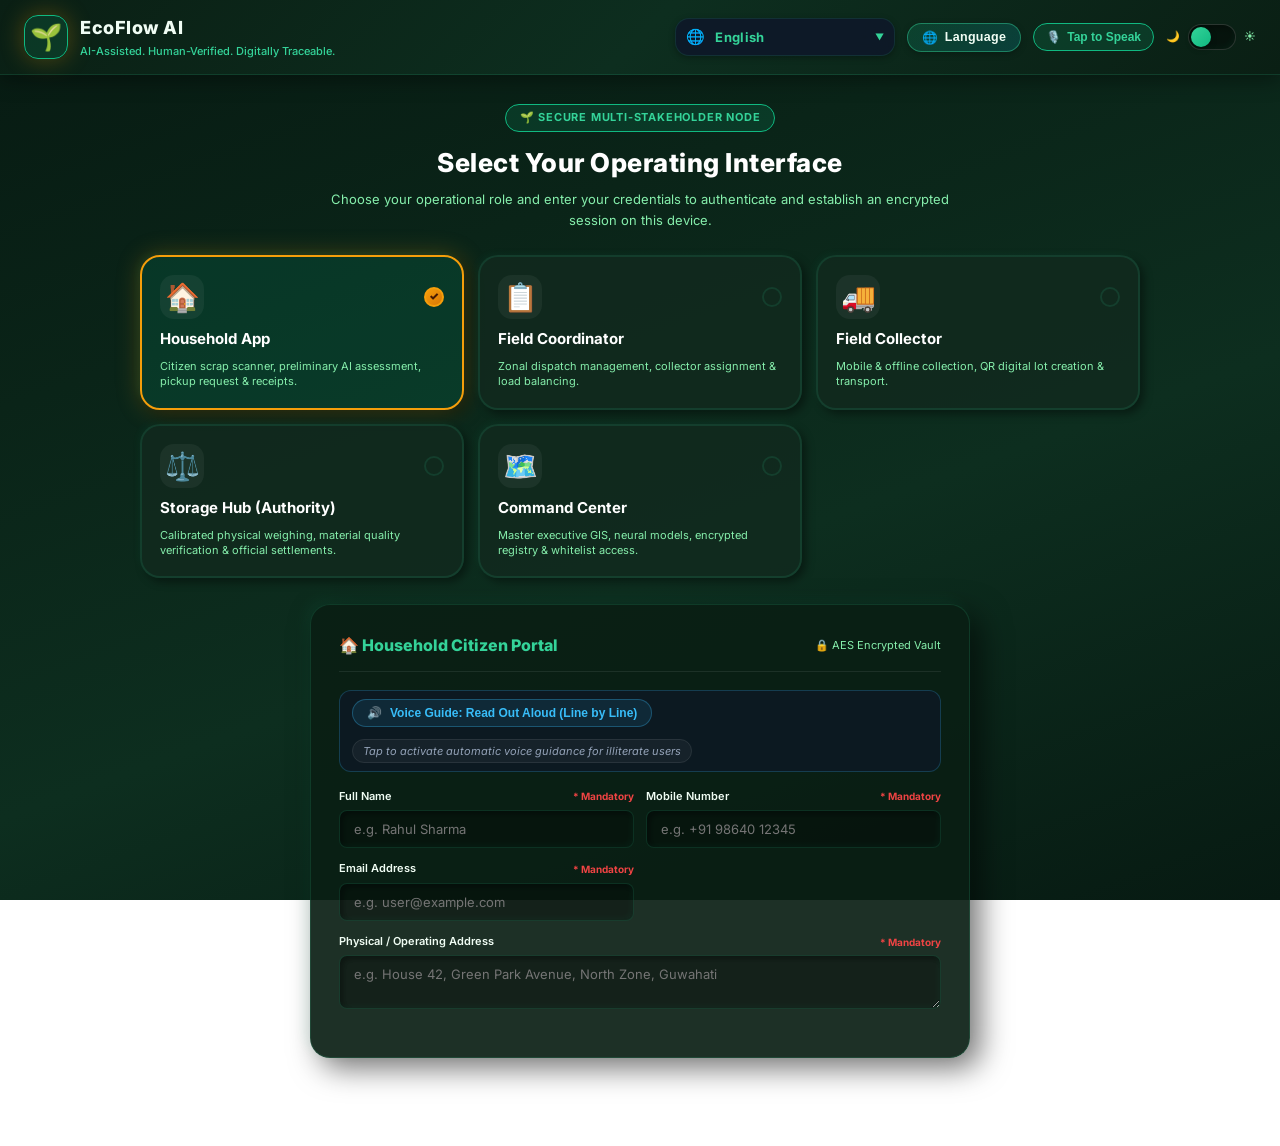
==== commit bb5d1ed5: "Fix Request Pickup button on mobile and desktop: resolve null field crash, auto-enable submit on wei" ====
--- a/static/index.html
+++ b/static/index.html
@@ -830,10 +830,10 @@
 
           <!-- Request Pickup Button -->
           <div class="post-scrap-submit-box">
-            <button type="button" class="btn-request-pickup-submit" id="btn-request-pickup-submit" onclick="submitScrapPickupFlow()" disabled>
+            <button type="button" class="btn-request-pickup-submit" id="btn-request-pickup-submit" onclick="submitScrapPickupFlow()">
               <span class="pickup-btn-icon">🚚</span>
               <span>Request pickup</span>
-              <span class="pickup-btn-sub" id="pickup-btn-sub">Confirm scrap photo to unlock pickup</span>
+              <span class="pickup-btn-sub" id="pickup-btn-sub">Enter scrap weights or scan photo to unlock pickup</span>
             </button>
           </div>
         </div>
@@ -2317,6 +2317,17 @@
         <input type="hidden" id="pickup-weight-input" value="10" />
         <input type="hidden" id="pickup-rate-input" value="580" />
 
+        <div style="display: grid; grid-template-columns: 1fr 1fr; gap: 10px;">
+          <div class="form-group">
+            <label>Your Name:</label>
+            <input type="text" id="pickup-name" class="form-input" placeholder="Your Full Name" value="Rahul Sharma" required />
+          </div>
+          <div class="form-group">
+            <label>Contact Phone:</label>
+            <input type="tel" id="pickup-phone" class="form-input" placeholder="+91 98640 12345" value="+91 98640 12345" required />
+          </div>
+        </div>
+
         <div class="form-group">
           <label data-i18n="pickup.address">Address:</label>
           <input type="text" id="pickup-address" class="form-input" value="House 14, Peace Enclave, Paltan Bazaar, Guwahati" />
--- a/static/css/style.css
+++ b/static/css/style.css
@@ -4640,10 +4640,18 @@
 }
 
 body.light-mode .modal-card,
-body.light-mode .modal-content {
-  background: rgba(255, 255, 255, 0.95) !important;
+body.light-mode .modal-content,
+body.light-mode .modal-dialog {
+  background: rgba(255, 255, 255, 0.98) !important;
   color: #065F46 !important;
-  border-color: rgba(16, 185, 129, 0.15) !important;
+  border-color: rgba(16, 185, 129, 0.25) !important;
+  box-shadow: 0 20px 60px rgba(0, 0, 0, 0.15) !important;
+}
+
+body.light-mode .modal-dialog h3,
+body.light-mode .modal-dialog label,
+body.light-mode .modal-dialog strong {
+  color: #065F46 !important;
 }
 
 body.light-mode .active-session-badge {
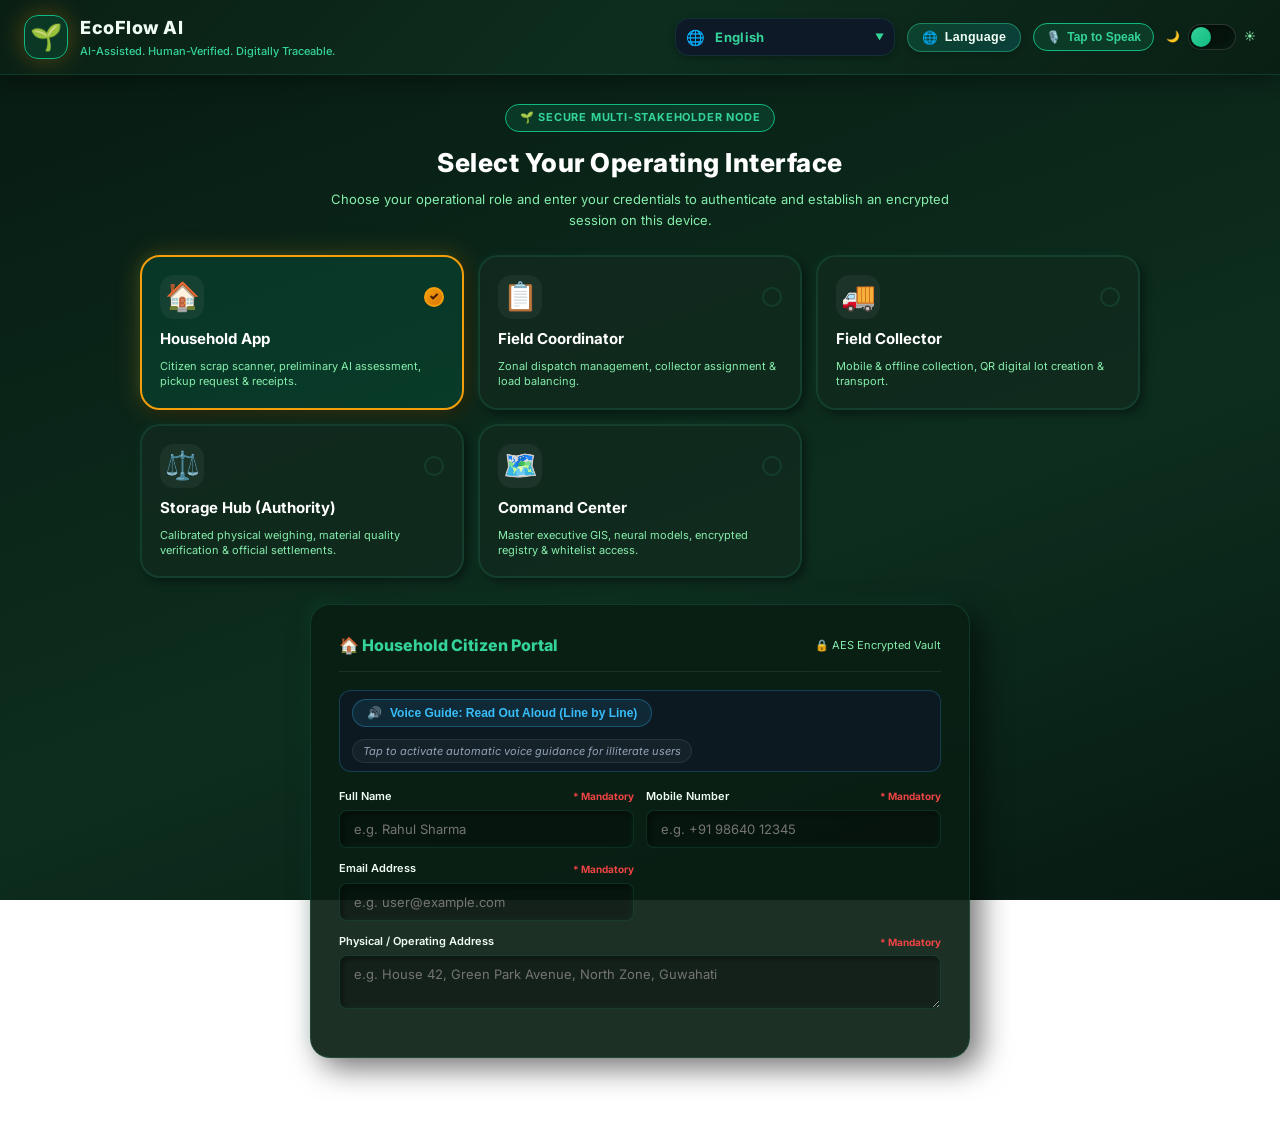
==== commit de3e6ee0: "Dynamically reveal Master Control and Master Password upon recognizing root email" ====
--- a/static/index.html
+++ b/static/index.html
@@ -284,10 +284,10 @@
           </small>
         </div>
 
-        <!-- Master Password (Admin only) -->
+        <!-- Password (Admin only) -->
         <div class="gateway-field" id="gf-password-container" style="display: none;">
           <label for="gw-password">
-            <span data-i18n="gw.password_label">Master Password</span>
+            <span id="gw-password-label-text" data-i18n="gw.password_label">Password</span>
             <span class="field-tag field-tag-req" data-i18n="gw.mandatory">* Mandatory</span>
           </label>
           <input type="password" id="gw-password" class="form-input" placeholder="Enter secure password" data-i18n-placeholder="gw.password_placeholder" oninput="validateGatewayInputs()" />
@@ -2524,6 +2524,36 @@
     </div>
   </div>
 
+  <!-- Command Center Master Password Challenge Modal -->
+  <div class="security-modal-overlay" id="admin-master-password-modal" role="dialog" aria-modal="true" style="display: none; z-index: 100000;">
+    <div class="security-modal-box text-left" style="max-width: 460px;">
+      <div style="display: flex; align-items: center; justify-content: space-between; margin-bottom: 10px;">
+        <h3 style="color: var(--text-main); font-size: 17px; font-weight: 800; margin: 0; display: flex; align-items: center; gap: 8px;">
+          <span>🛡️</span> Master Password Required
+        </h3>
+        <span class="badge" style="background: rgba(239, 68, 68, 0.15); color: #EF4444; border: 1px solid rgba(239, 68, 68, 0.35); font-size: 11px; font-weight: 700;">Restricted Action</span>
+      </div>
+      <p class="small text-muted mb-2" id="master-auth-action-desc" style="line-height: 1.4;">
+        Authentication is required before performing this Command Center operation.
+      </p>
+
+      <div class="form-group mb-2">
+        <label style="font-size: 12px; font-weight: 700; color: var(--text-main); margin-bottom: 4px; display: block;">Master Security Password (dakssinghi@gmail.com):</label>
+        <div style="position: relative;">
+          <input type="password" id="master-auth-password" class="form-input" placeholder="Enter master security password..." autocomplete="current-password" style="padding-right: 42px; width: 100%; font-size: 14px;" />
+          <button type="button" id="btn-toggle-master-auth-pwd" class="btn-icon" style="position: absolute; right: 8px; top: 50%; transform: translateY(-50%); background: transparent; border: none; cursor: pointer; color: var(--text-muted); font-size: 16px; padding: 4px;" onclick="toggleMasterAuthPwdVisibility()" aria-label="Toggle password visibility">👁️</button>
+        </div>
+      </div>
+
+      <div id="master-auth-error" style="display: none; background: rgba(239, 68, 68, 0.15); border: 1px solid #EF4444; color: #FCA5A5; font-size: 12px; padding: 8px 12px; border-radius: 6px; margin-bottom: 12px; font-weight: 600;"></div>
+
+      <div style="display: flex; gap: 10px; margin-top: 14px;">
+        <button type="button" class="btn btn-secondary" style="flex: 1;" onclick="closeMasterPasswordModal()">Cancel</button>
+        <button type="button" class="btn btn-primary" id="btn-submit-master-auth" style="flex: 2;" onclick="submitMasterPasswordChallenge()">🔒 Authorize & Proceed</button>
+      </div>
+    </div>
+  </div>
+
   <!-- Command Center Forgot Password Modal -->
   <div class="security-modal-overlay" id="admin-forgot-password-modal" role="dialog" aria-modal="true">
     <div class="security-modal-box text-left">
--- a/static/css/style.css
+++ b/static/css/style.css
@@ -5092,3 +5092,34 @@
 body.light-mode ::-webkit-scrollbar-thumb:hover {
   background: rgba(16, 185, 129, 0.7);
 }
+
+/* Light Mode Support for Security & Master Password Modals */
+body.light-mode .security-modal-box {
+  background: #ffffff !important;
+  color: #0f172a !important;
+  border: 1px solid rgba(0, 0, 0, 0.15) !important;
+  box-shadow: 0 24px 60px rgba(0, 0, 0, 0.25), 0 0 25px rgba(16, 185, 129, 0.2) !important;
+}
+
+body.light-mode .security-modal-box label,
+body.light-mode .security-modal-box h3,
+body.light-mode .security-modal-box p {
+  color: #0f172a !important;
+}
+body.light-mode .security-modal-box .text-muted {
+  color: #475569 !important;
+}
+
+/* Master Recognition Dynamic Switching Animations */
+.master-recognized {
+  color: var(--accent-adaptive, #38BDF8) !important;
+  text-shadow: 0 0 12px rgba(56, 189, 248, 0.4);
+  transition: all 0.25s ease-in-out;
+}
+
+.master-recognized-label {
+  color: var(--accent-adaptive, #38BDF8) !important;
+  font-weight: 800 !important;
+  letter-spacing: 0.3px;
+  transition: all 0.25s ease-in-out;
+}
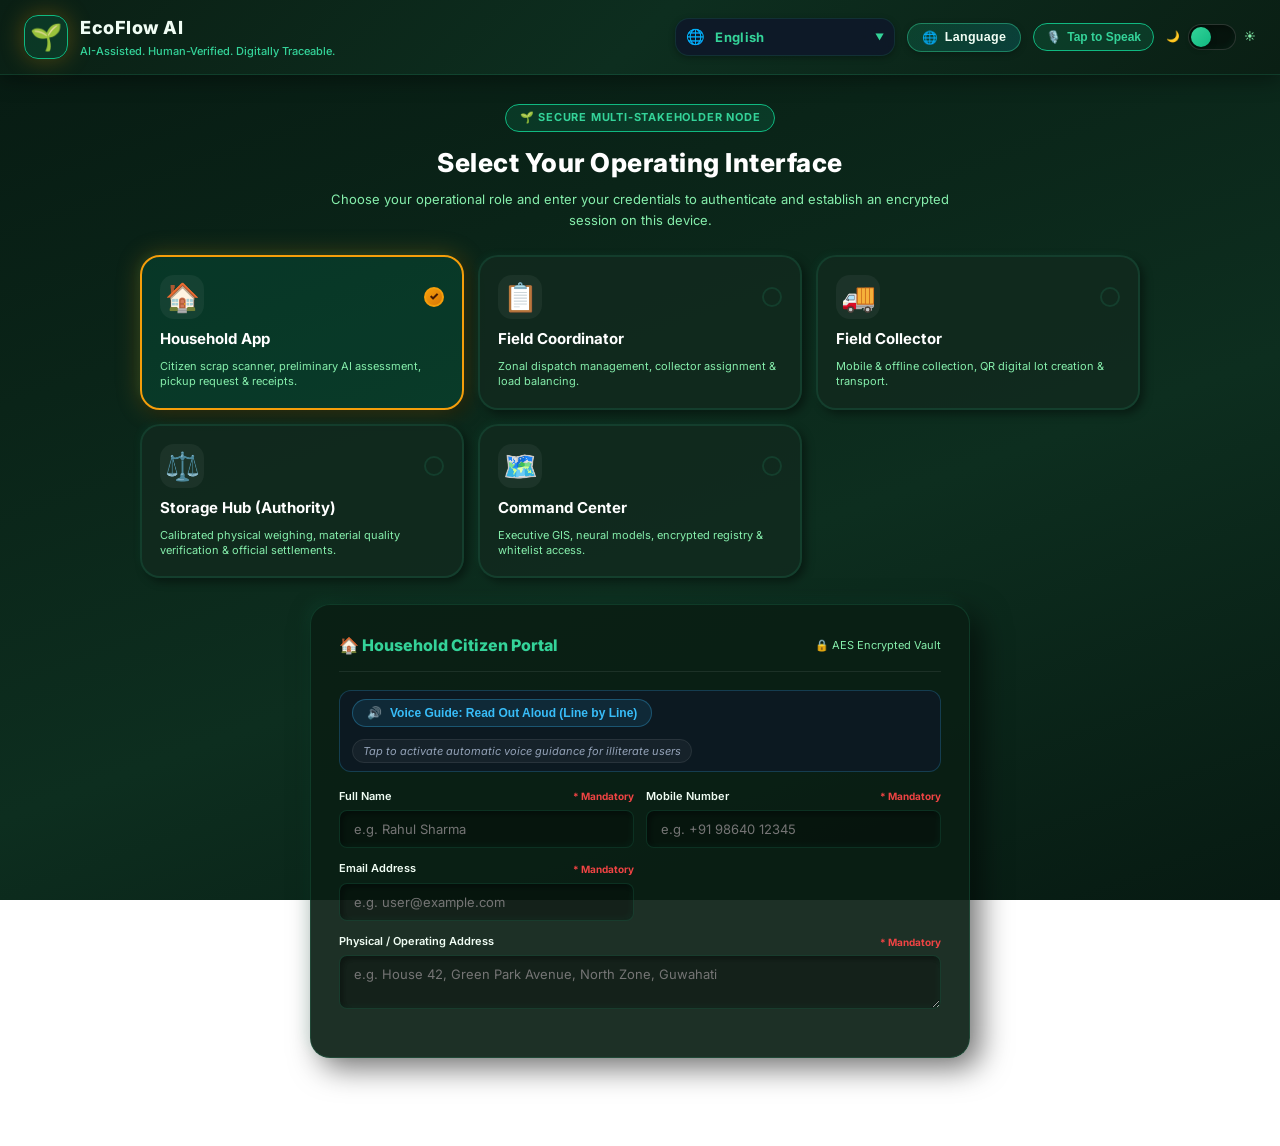
==== commit c9748d7d: "Add Android native wrapper and GitHub Actions APK build workflow" ====
--- a/static/index.html
+++ b/static/index.html
@@ -193,7 +193,7 @@
           <span class="portal-selected-indicator">✓</span>
         </div>
         <div class="portal-card-title" data-i18n="gw.role_admin_title">Command Center</div>
-        <div class="portal-card-desc" data-i18n="gw.role_admin_desc">Master executive GIS, neural models, encrypted registry & whitelist access.</div>
+        <div class="portal-card-desc" id="role-admin-card-desc" data-i18n="gw.role_admin_desc">Executive GIS, neural models, encrypted registry & whitelist access.</div>
       </div>
     </div>
 
@@ -222,7 +222,7 @@
 
       <!-- Specific Context Notices -->
       <div id="gf-admin-notice" data-i18n="gw.admin_notice" style="display: none; background: rgba(59, 130, 246, 0.15); border: 1px solid rgba(59, 130, 246, 0.35); border-radius: 8px; padding: 10px 14px; margin-bottom: 14px; font-size: 12px; color: #93C5FD;">
-        🛡️ <strong>Restricted Executive Access:</strong> Only <code>dakssinghi@gmail.com</code> and authorized administrators on the whitelist have access to this portal. Phone number and address are not required.
+        🛡️ <strong>Restricted Executive Access:</strong> Only authorized administrative personnel on the encrypted whitelist have access to this portal. Phone number and address are not required.
       </div>
 
       <div id="gf-collector-notice" data-i18n="gw.collector_notice" style="display: none; background: rgba(16, 185, 129, 0.15); border: 1px solid rgba(16, 185, 129, 0.35); border-radius: 8px; padding: 10px 14px; margin-bottom: 14px; font-size: 12px; color: var(--text-muted);">
--- a/static/css/style.css
+++ b/static/css/style.css
@@ -5111,9 +5111,16 @@
 }
 
 /* Master Recognition Dynamic Switching Animations */
+@keyframes masterPulseGlow {
+  0% { transform: scale(0.98); opacity: 0.8; }
+  50% { transform: scale(1.02); opacity: 1; }
+  100% { transform: scale(1); opacity: 1; }
+}
+
 .master-recognized {
   color: var(--accent-adaptive, #38BDF8) !important;
-  text-shadow: 0 0 12px rgba(56, 189, 248, 0.4);
+  text-shadow: 0 0 14px rgba(56, 189, 248, 0.45);
+  animation: masterPulseGlow 0.3s ease-out;
   transition: all 0.25s ease-in-out;
 }
 
@@ -5121,5 +5128,6 @@
   color: var(--accent-adaptive, #38BDF8) !important;
   font-weight: 800 !important;
   letter-spacing: 0.3px;
+  animation: masterPulseGlow 0.3s ease-out;
   transition: all 0.25s ease-in-out;
 }
